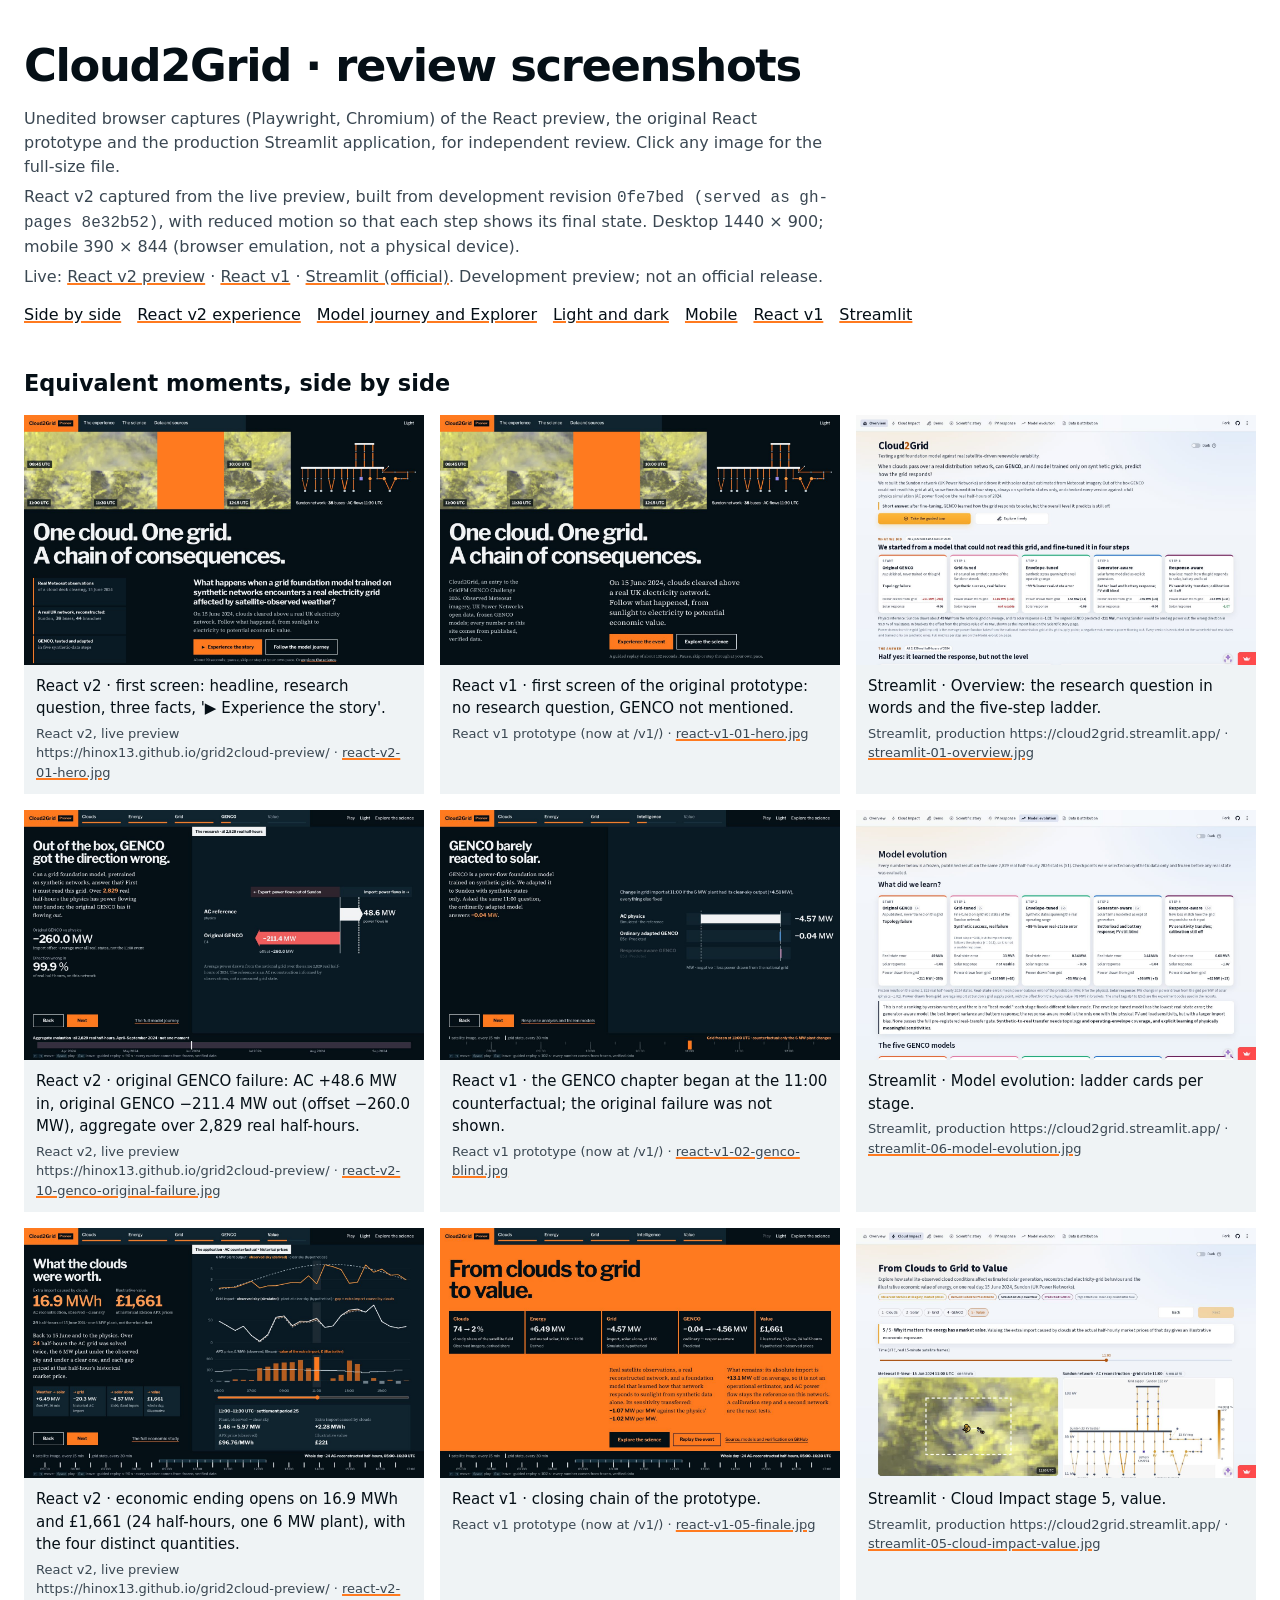
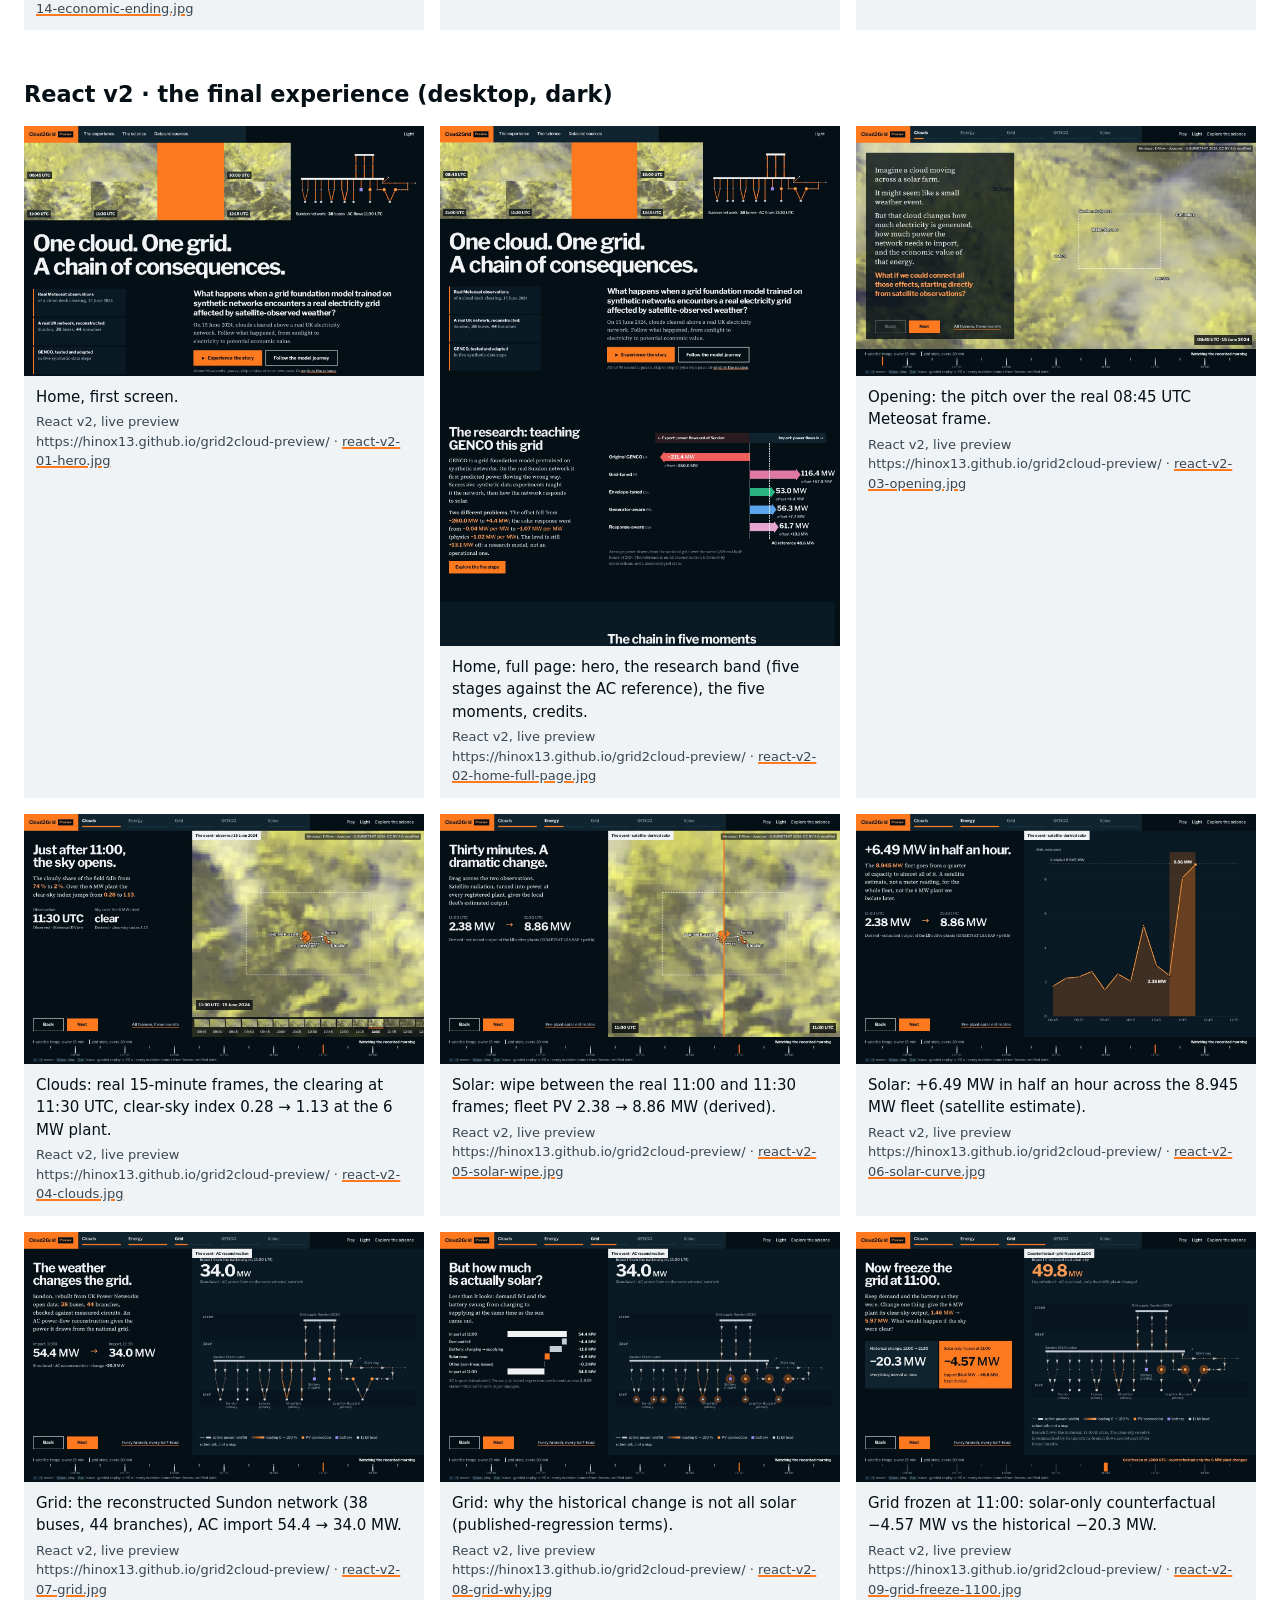
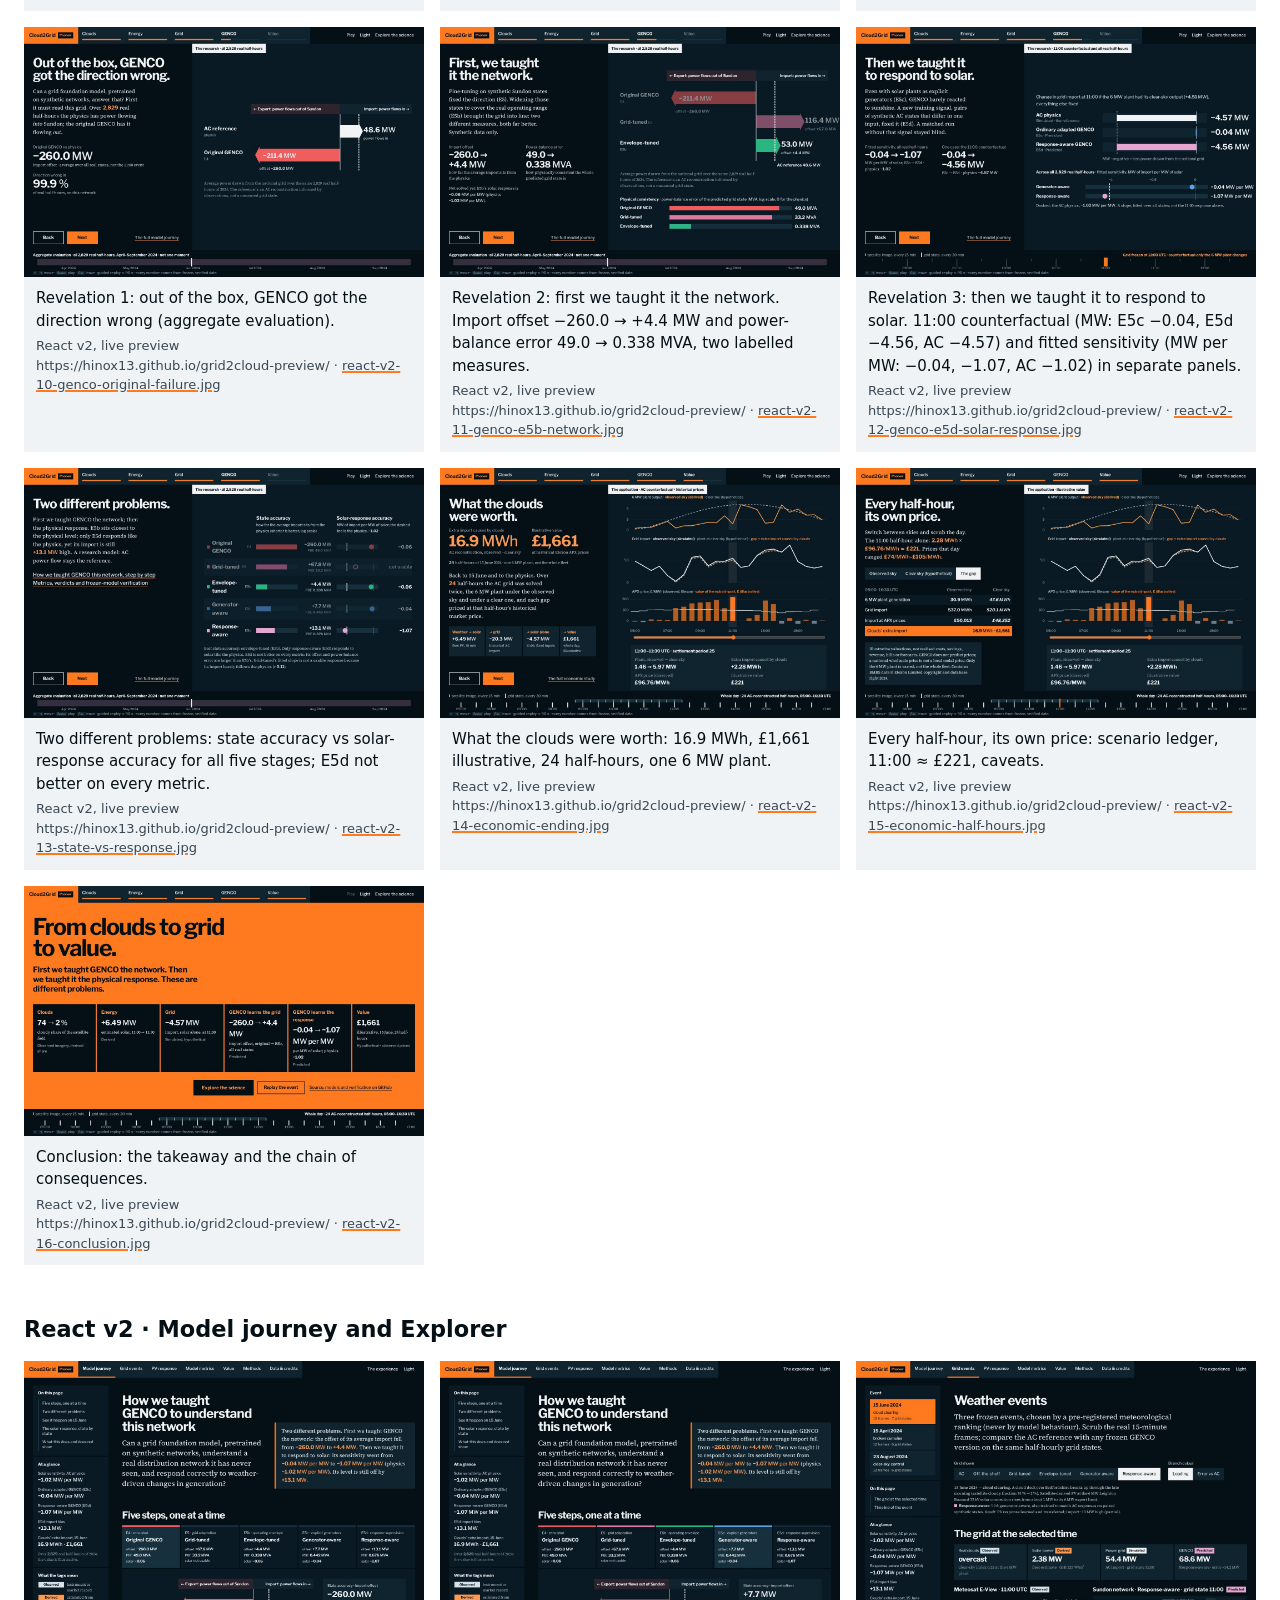
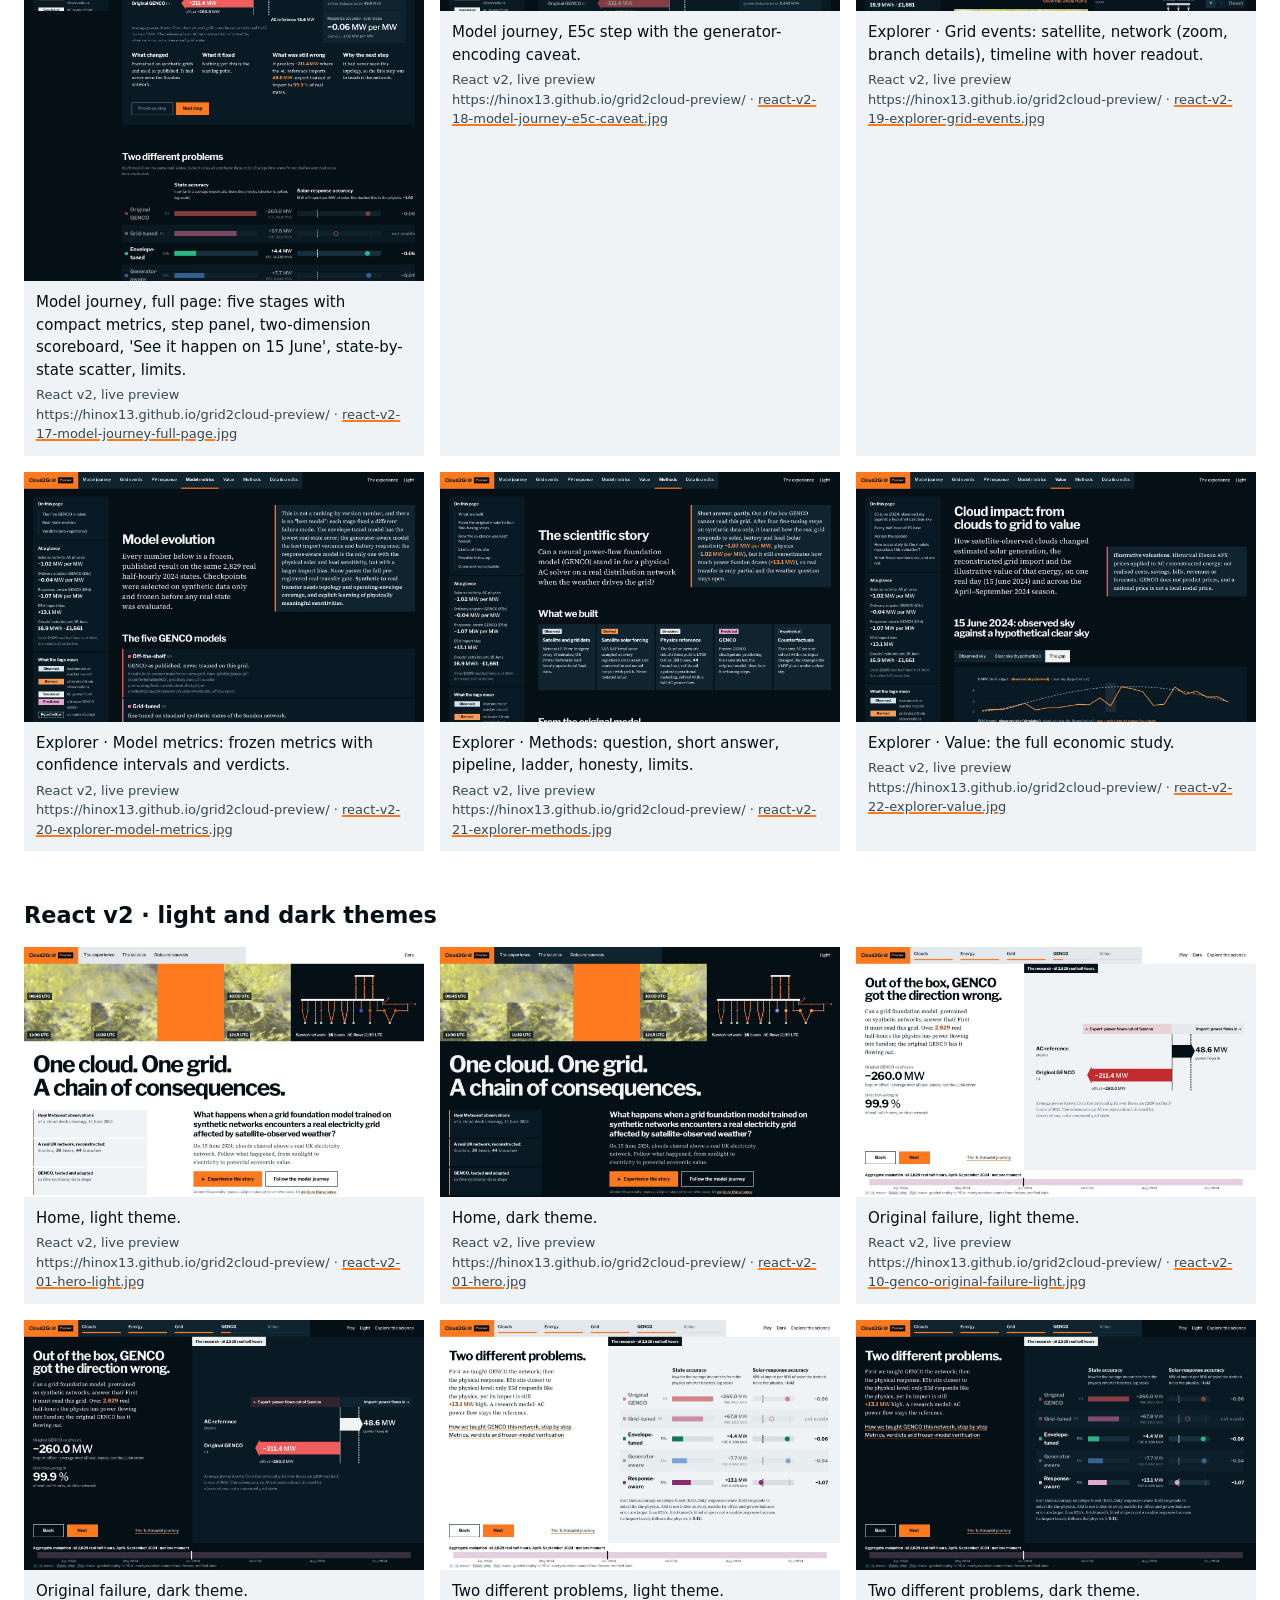
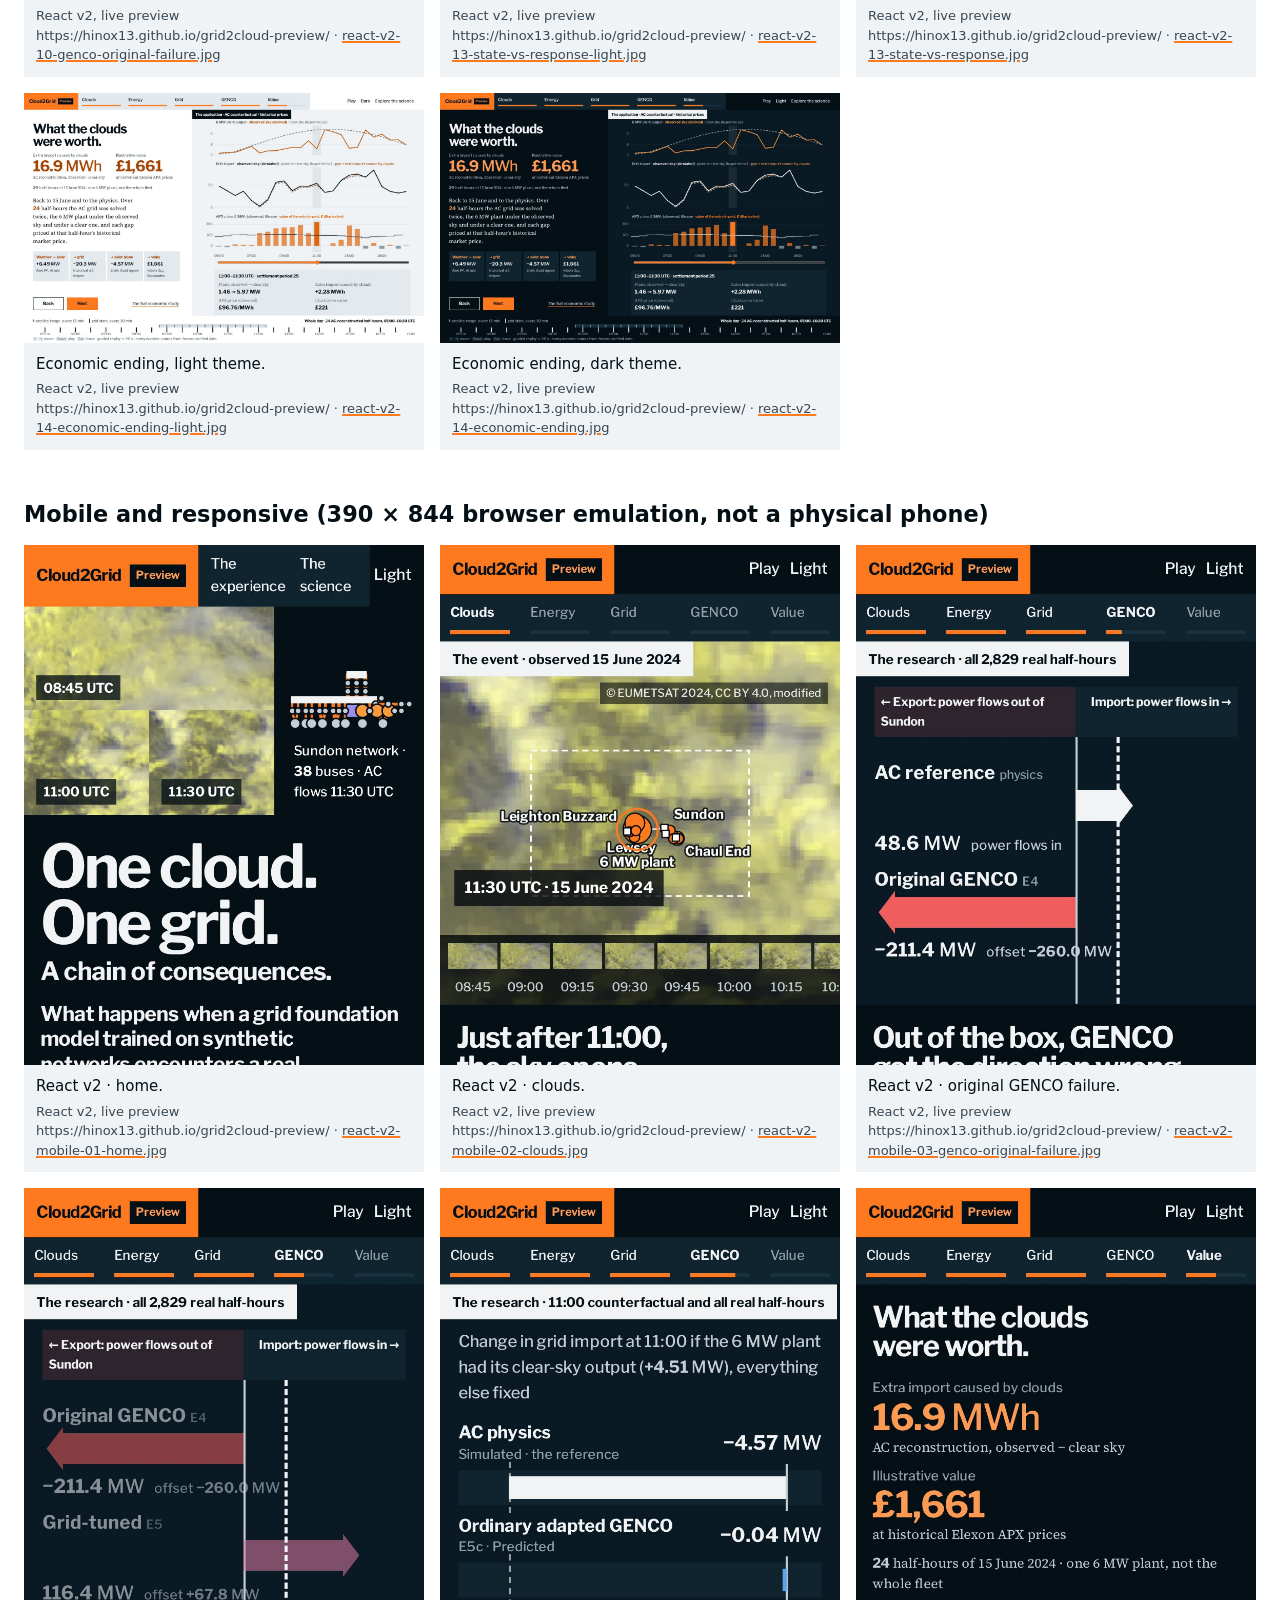
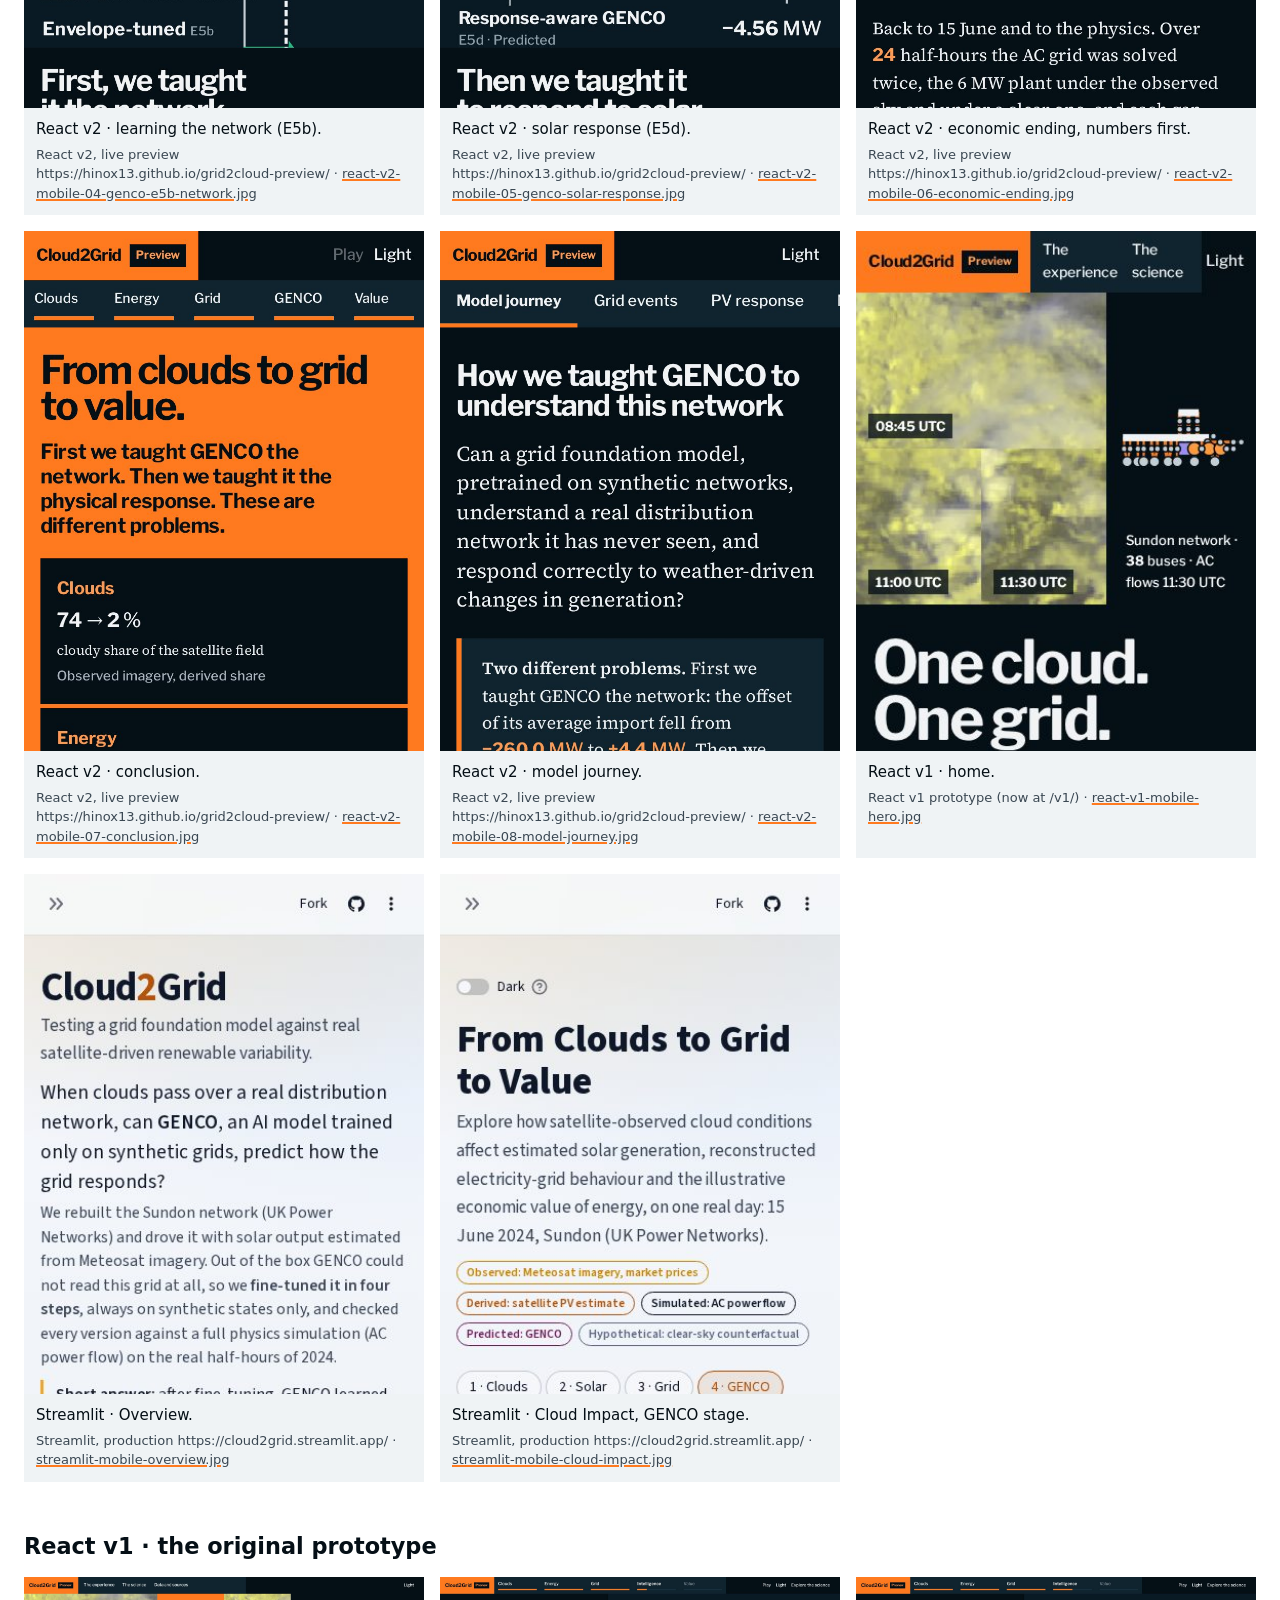
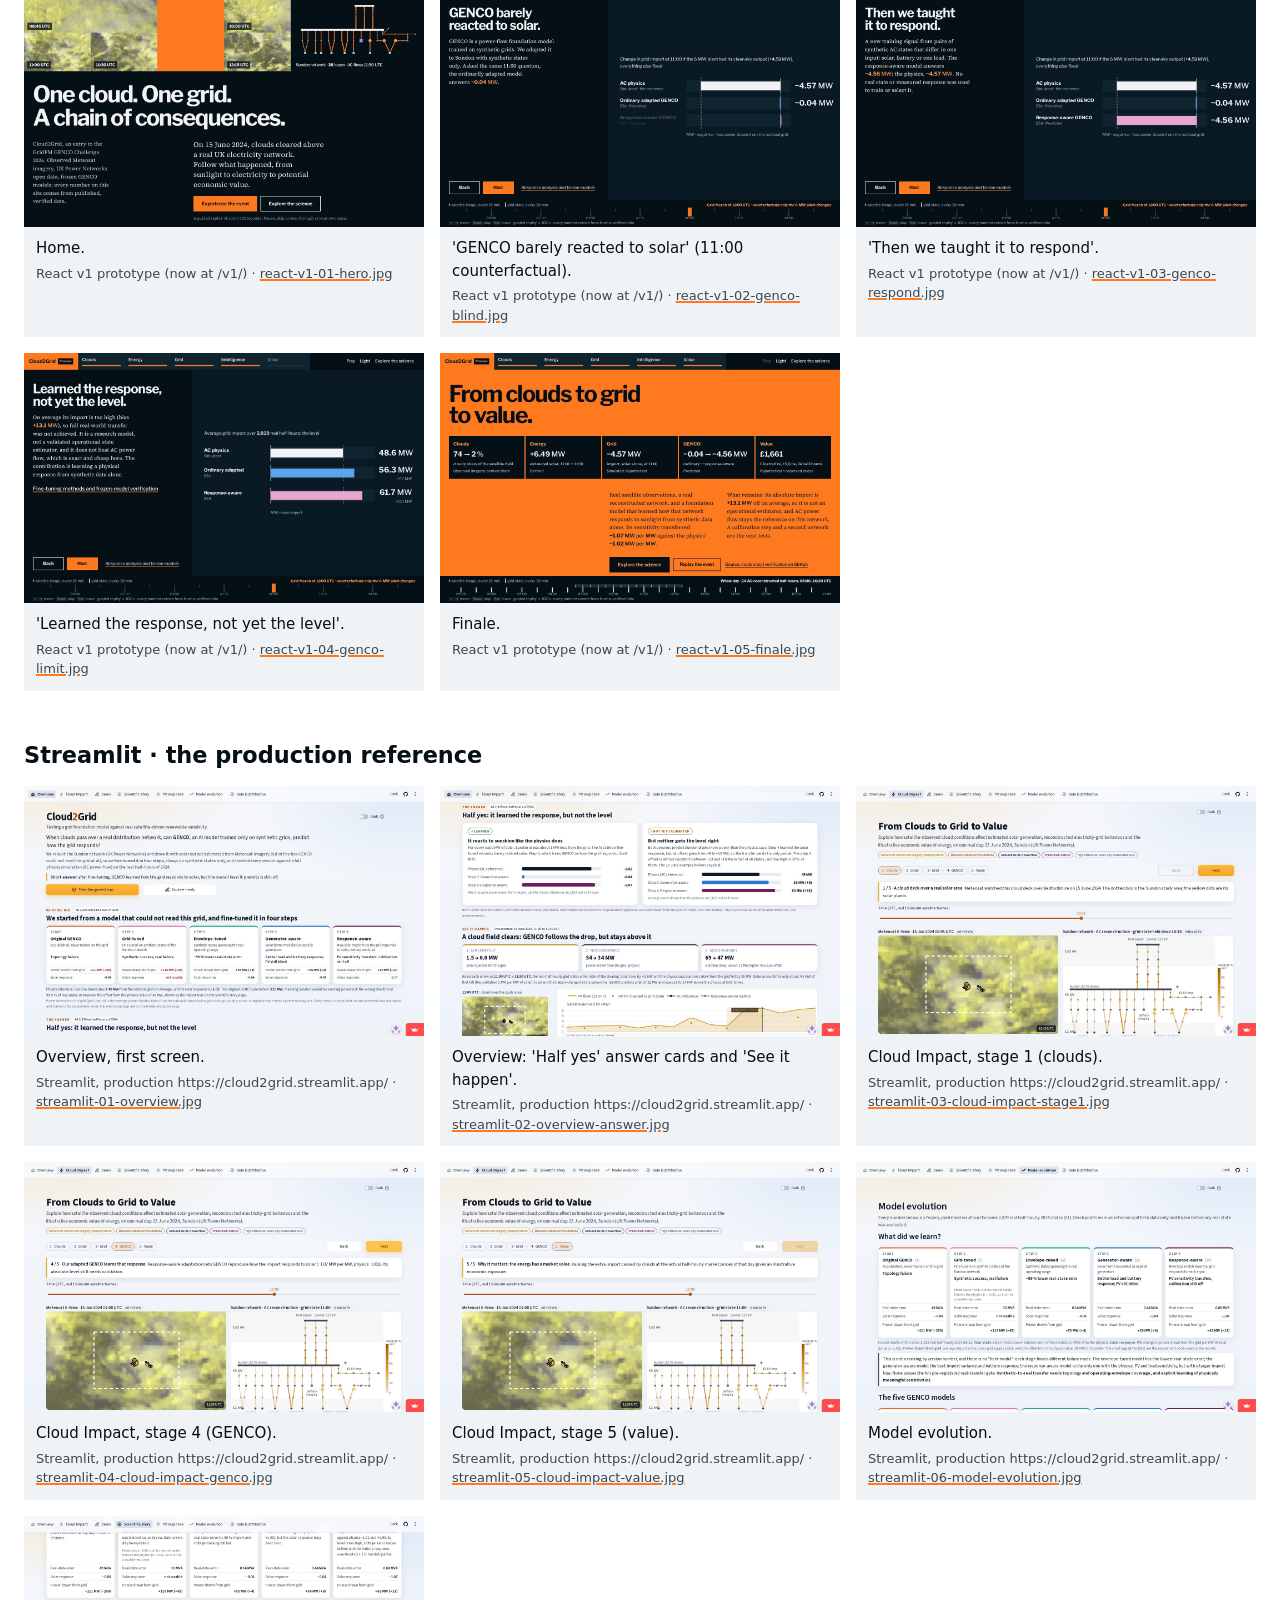
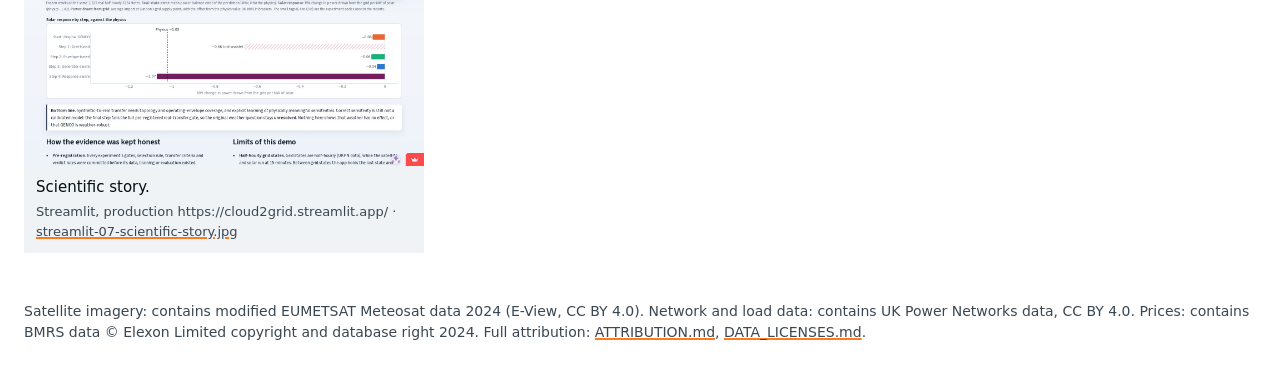
==== review-screenshots/index.html @ 96b91f96 "Preview build of the Cloud2Grid React site (dev 494c928) Static artifact only: compiled site, frozen" ====
<!doctype html>
<html lang="en-GB">
<head>
<meta charset="utf-8">
<meta name="viewport" content="width=device-width, initial-scale=1">
<meta name="robots" content="noindex, nofollow">
<title>Cloud2Grid · review screenshots</title>
<style>
:root { color-scheme: light dark; --bg:#ffffff; --ink:#050f16; --ink2:#3a4752; --tile:#eff3f5; --accent:#ff7a1f; }
@media (prefers-color-scheme: dark) { :root { --bg:#050f16; --ink:#f1f3f4; --ink2:#c5ced5; --tile:#0f222d; } }
* { box-sizing: border-box; }
body { margin:0; background:var(--bg); color:var(--ink); font: 16px/1.5 system-ui, -apple-system, "Segoe UI", sans-serif; }
header { padding: 32px 24px 16px; max-width: 1400px; margin: 0 auto; }
h1 { font-size: clamp(1.8rem, 4vw, 2.8rem); letter-spacing: -0.03em; margin: 0 0 8px; }
header p { max-width: 80ch; color: var(--ink2); margin: 6px 0; }
nav { display:flex; flex-wrap:wrap; gap:8px 16px; margin-top: 14px; }
nav a, a { color: inherit; text-decoration-color: var(--accent); text-decoration-thickness: 2px; }
section { max-width: 1400px; margin: 0 auto; padding: 24px; }
h2 { font-size: 1.4rem; margin: 0 0 14px; }
.grid { display:grid; grid-template-columns: repeat(auto-fill, minmax(320px, 1fr)); gap: 16px; }
.grid.compare { grid-template-columns: repeat(3, 1fr); }
@media (max-width: 900px) { .grid.compare { grid-template-columns: 1fr; } }
figure { margin:0; background: var(--tile); }
figure img { display:block; width:100%; height:auto; max-height: 520px; object-fit: cover; object-position: top; }
figcaption { padding: 10px 12px 12px; font-size: 0.9375rem; }
figcaption span { display:block; margin-top: 4px; font-size: 0.8125rem; color: var(--ink2); word-break: break-word; }
footer { max-width: 1400px; margin: 0 auto; padding: 24px 24px 48px; color: var(--ink2); font-size: 0.875rem; }
</style>
</head>
<body>
<header>
<h1>Cloud2Grid · review screenshots</h1>
<p>Unedited browser captures (Playwright, Chromium) of the React preview, the original React prototype and the production Streamlit application, for independent review. Click any image for the full-size file.</p>
<p>React v2 captured from the live preview, built from development revision <code>0fe7bed (served as gh-pages 8e32b52)</code>, with reduced motion so that each step shows its final state. Desktop 1440 × 900; mobile 390 × 844 (browser emulation, not a physical device).</p>
<p>Live: <a href="../">React v2 preview</a> · <a href="../v1/">React v1</a> · <a href="https://cloud2grid.streamlit.app/">Streamlit (official)</a>. Development preview; not an official release.</p>
<nav><a href="#compare">Side by side</a><a href="#v2">React v2 experience</a><a href="#journey">Model journey and Explorer</a><a href="#themes">Light and dark</a><a href="#mobile">Mobile</a><a href="#v1">React v1</a><a href="#streamlit">Streamlit</a></nav>
</header>
<section id="compare"><h2>Equivalent moments, side by side</h2><div class="grid compare"><figure><a href="react-v2-01-hero.jpg"><img src="react-v2-01-hero.jpg" alt="React v2 · first screen: headline, research question, three facts, &#x27;▶ Experience the story&#x27;." loading="lazy"></a><figcaption>React v2 · first screen: headline, research question, three facts, &#x27;▶ Experience the story&#x27;.<span>React v2, live preview https://hinox13.github.io/grid2cloud-preview/ · <a href="react-v2-01-hero.jpg">react-v2-01-hero.jpg</a></span></figcaption></figure><figure><a href="react-v1-01-hero.jpg"><img src="react-v1-01-hero.jpg" alt="React v1 · first screen of the original prototype: no research question, GENCO not mentioned." loading="lazy"></a><figcaption>React v1 · first screen of the original prototype: no research question, GENCO not mentioned.<span>React v1 prototype (now at /v1/) · <a href="react-v1-01-hero.jpg">react-v1-01-hero.jpg</a></span></figcaption></figure><figure><a href="streamlit-01-overview.jpg"><img src="streamlit-01-overview.jpg" alt="Streamlit · Overview: the research question in words and the five-step ladder." loading="lazy"></a><figcaption>Streamlit · Overview: the research question in words and the five-step ladder.<span>Streamlit, production https://cloud2grid.streamlit.app/ · <a href="streamlit-01-overview.jpg">streamlit-01-overview.jpg</a></span></figcaption></figure><figure><a href="react-v2-10-genco-original-failure.jpg"><img src="react-v2-10-genco-original-failure.jpg" alt="React v2 · original GENCO failure: AC +48.6 MW in, original GENCO −211.4 MW out (offset −260.0 MW), aggregate over 2,829 real half-hours." loading="lazy"></a><figcaption>React v2 · original GENCO failure: AC +48.6 MW in, original GENCO −211.4 MW out (offset −260.0 MW), aggregate over 2,829 real half-hours.<span>React v2, live preview https://hinox13.github.io/grid2cloud-preview/ · <a href="react-v2-10-genco-original-failure.jpg">react-v2-10-genco-original-failure.jpg</a></span></figcaption></figure><figure><a href="react-v1-02-genco-blind.jpg"><img src="react-v1-02-genco-blind.jpg" alt="React v1 · the GENCO chapter began at the 11:00 counterfactual; the original failure was not shown." loading="lazy"></a><figcaption>React v1 · the GENCO chapter began at the 11:00 counterfactual; the original failure was not shown.<span>React v1 prototype (now at /v1/) · <a href="react-v1-02-genco-blind.jpg">react-v1-02-genco-blind.jpg</a></span></figcaption></figure><figure><a href="streamlit-06-model-evolution.jpg"><img src="streamlit-06-model-evolution.jpg" alt="Streamlit · Model evolution: ladder cards per stage." loading="lazy"></a><figcaption>Streamlit · Model evolution: ladder cards per stage.<span>Streamlit, production https://cloud2grid.streamlit.app/ · <a href="streamlit-06-model-evolution.jpg">streamlit-06-model-evolution.jpg</a></span></figcaption></figure><figure><a href="react-v2-14-economic-ending.jpg"><img src="react-v2-14-economic-ending.jpg" alt="React v2 · economic ending opens on 16.9 MWh and £1,661 (24 half-hours, one 6 MW plant), with the four distinct quantities." loading="lazy"></a><figcaption>React v2 · economic ending opens on 16.9 MWh and £1,661 (24 half-hours, one 6 MW plant), with the four distinct quantities.<span>React v2, live preview https://hinox13.github.io/grid2cloud-preview/ · <a href="react-v2-14-economic-ending.jpg">react-v2-14-economic-ending.jpg</a></span></figcaption></figure><figure><a href="react-v1-05-finale.jpg"><img src="react-v1-05-finale.jpg" alt="React v1 · closing chain of the prototype." loading="lazy"></a><figcaption>React v1 · closing chain of the prototype.<span>React v1 prototype (now at /v1/) · <a href="react-v1-05-finale.jpg">react-v1-05-finale.jpg</a></span></figcaption></figure><figure><a href="streamlit-05-cloud-impact-value.jpg"><img src="streamlit-05-cloud-impact-value.jpg" alt="Streamlit · Cloud Impact stage 5, value." loading="lazy"></a><figcaption>Streamlit · Cloud Impact stage 5, value.<span>Streamlit, production https://cloud2grid.streamlit.app/ · <a href="streamlit-05-cloud-impact-value.jpg">streamlit-05-cloud-impact-value.jpg</a></span></figcaption></figure></div></section><section id="v2"><h2>React v2 · the final experience (desktop, dark)</h2><div class="grid"><figure><a href="react-v2-01-hero.jpg"><img src="react-v2-01-hero.jpg" alt="Home, first screen." loading="lazy"></a><figcaption>Home, first screen.<span>React v2, live preview https://hinox13.github.io/grid2cloud-preview/ · <a href="react-v2-01-hero.jpg">react-v2-01-hero.jpg</a></span></figcaption></figure><figure><a href="react-v2-02-home-full-page.jpg"><img src="react-v2-02-home-full-page.jpg" alt="Home, full page: hero, the research band (five stages against the AC reference), the five moments, credits." loading="lazy"></a><figcaption>Home, full page: hero, the research band (five stages against the AC reference), the five moments, credits.<span>React v2, live preview https://hinox13.github.io/grid2cloud-preview/ · <a href="react-v2-02-home-full-page.jpg">react-v2-02-home-full-page.jpg</a></span></figcaption></figure><figure><a href="react-v2-03-opening.jpg"><img src="react-v2-03-opening.jpg" alt="Opening: the pitch over the real 08:45 UTC Meteosat frame." loading="lazy"></a><figcaption>Opening: the pitch over the real 08:45 UTC Meteosat frame.<span>React v2, live preview https://hinox13.github.io/grid2cloud-preview/ · <a href="react-v2-03-opening.jpg">react-v2-03-opening.jpg</a></span></figcaption></figure><figure><a href="react-v2-04-clouds.jpg"><img src="react-v2-04-clouds.jpg" alt="Clouds: real 15-minute frames, the clearing at 11:30 UTC, clear-sky index 0.28 → 1.13 at the 6 MW plant." loading="lazy"></a><figcaption>Clouds: real 15-minute frames, the clearing at 11:30 UTC, clear-sky index 0.28 → 1.13 at the 6 MW plant.<span>React v2, live preview https://hinox13.github.io/grid2cloud-preview/ · <a href="react-v2-04-clouds.jpg">react-v2-04-clouds.jpg</a></span></figcaption></figure><figure><a href="react-v2-05-solar-wipe.jpg"><img src="react-v2-05-solar-wipe.jpg" alt="Solar: wipe between the real 11:00 and 11:30 frames; fleet PV 2.38 → 8.86 MW (derived)." loading="lazy"></a><figcaption>Solar: wipe between the real 11:00 and 11:30 frames; fleet PV 2.38 → 8.86 MW (derived).<span>React v2, live preview https://hinox13.github.io/grid2cloud-preview/ · <a href="react-v2-05-solar-wipe.jpg">react-v2-05-solar-wipe.jpg</a></span></figcaption></figure><figure><a href="react-v2-06-solar-curve.jpg"><img src="react-v2-06-solar-curve.jpg" alt="Solar: +6.49 MW in half an hour across the 8.945 MW fleet (satellite estimate)." loading="lazy"></a><figcaption>Solar: +6.49 MW in half an hour across the 8.945 MW fleet (satellite estimate).<span>React v2, live preview https://hinox13.github.io/grid2cloud-preview/ · <a href="react-v2-06-solar-curve.jpg">react-v2-06-solar-curve.jpg</a></span></figcaption></figure><figure><a href="react-v2-07-grid.jpg"><img src="react-v2-07-grid.jpg" alt="Grid: the reconstructed Sundon network (38 buses, 44 branches), AC import 54.4 → 34.0 MW." loading="lazy"></a><figcaption>Grid: the reconstructed Sundon network (38 buses, 44 branches), AC import 54.4 → 34.0 MW.<span>React v2, live preview https://hinox13.github.io/grid2cloud-preview/ · <a href="react-v2-07-grid.jpg">react-v2-07-grid.jpg</a></span></figcaption></figure><figure><a href="react-v2-08-grid-why.jpg"><img src="react-v2-08-grid-why.jpg" alt="Grid: why the historical change is not all solar (published-regression terms)." loading="lazy"></a><figcaption>Grid: why the historical change is not all solar (published-regression terms).<span>React v2, live preview https://hinox13.github.io/grid2cloud-preview/ · <a href="react-v2-08-grid-why.jpg">react-v2-08-grid-why.jpg</a></span></figcaption></figure><figure><a href="react-v2-09-grid-freeze-1100.jpg"><img src="react-v2-09-grid-freeze-1100.jpg" alt="Grid frozen at 11:00: solar-only counterfactual −4.57 MW vs the historical −20.3 MW." loading="lazy"></a><figcaption>Grid frozen at 11:00: solar-only counterfactual −4.57 MW vs the historical −20.3 MW.<span>React v2, live preview https://hinox13.github.io/grid2cloud-preview/ · <a href="react-v2-09-grid-freeze-1100.jpg">react-v2-09-grid-freeze-1100.jpg</a></span></figcaption></figure><figure><a href="react-v2-10-genco-original-failure.jpg"><img src="react-v2-10-genco-original-failure.jpg" alt="Revelation 1: out of the box, GENCO got the direction wrong (aggregate evaluation)." loading="lazy"></a><figcaption>Revelation 1: out of the box, GENCO got the direction wrong (aggregate evaluation).<span>React v2, live preview https://hinox13.github.io/grid2cloud-preview/ · <a href="react-v2-10-genco-original-failure.jpg">react-v2-10-genco-original-failure.jpg</a></span></figcaption></figure><figure><a href="react-v2-11-genco-e5b-network.jpg"><img src="react-v2-11-genco-e5b-network.jpg" alt="Revelation 2: first we taught it the network. Import offset −260.0 → +4.4 MW and power-balance error 49.0 → 0.338 MVA, two labelled measures." loading="lazy"></a><figcaption>Revelation 2: first we taught it the network. Import offset −260.0 → +4.4 MW and power-balance error 49.0 → 0.338 MVA, two labelled measures.<span>React v2, live preview https://hinox13.github.io/grid2cloud-preview/ · <a href="react-v2-11-genco-e5b-network.jpg">react-v2-11-genco-e5b-network.jpg</a></span></figcaption></figure><figure><a href="react-v2-12-genco-e5d-solar-response.jpg"><img src="react-v2-12-genco-e5d-solar-response.jpg" alt="Revelation 3: then we taught it to respond to solar. 11:00 counterfactual (MW: E5c −0.04, E5d −4.56, AC −4.57) and fitted sensitivity (MW per MW: −0.04, −1.07, AC −1.02) in separate panels." loading="lazy"></a><figcaption>Revelation 3: then we taught it to respond to solar. 11:00 counterfactual (MW: E5c −0.04, E5d −4.56, AC −4.57) and fitted sensitivity (MW per MW: −0.04, −1.07, AC −1.02) in separate panels.<span>React v2, live preview https://hinox13.github.io/grid2cloud-preview/ · <a href="react-v2-12-genco-e5d-solar-response.jpg">react-v2-12-genco-e5d-solar-response.jpg</a></span></figcaption></figure><figure><a href="react-v2-13-state-vs-response.jpg"><img src="react-v2-13-state-vs-response.jpg" alt="Two different problems: state accuracy vs solar-response accuracy for all five stages; E5d not better on every metric." loading="lazy"></a><figcaption>Two different problems: state accuracy vs solar-response accuracy for all five stages; E5d not better on every metric.<span>React v2, live preview https://hinox13.github.io/grid2cloud-preview/ · <a href="react-v2-13-state-vs-response.jpg">react-v2-13-state-vs-response.jpg</a></span></figcaption></figure><figure><a href="react-v2-14-economic-ending.jpg"><img src="react-v2-14-economic-ending.jpg" alt="What the clouds were worth: 16.9 MWh, £1,661 illustrative, 24 half-hours, one 6 MW plant." loading="lazy"></a><figcaption>What the clouds were worth: 16.9 MWh, £1,661 illustrative, 24 half-hours, one 6 MW plant.<span>React v2, live preview https://hinox13.github.io/grid2cloud-preview/ · <a href="react-v2-14-economic-ending.jpg">react-v2-14-economic-ending.jpg</a></span></figcaption></figure><figure><a href="react-v2-15-economic-half-hours.jpg"><img src="react-v2-15-economic-half-hours.jpg" alt="Every half-hour, its own price: scenario ledger, 11:00 ≈ £221, caveats." loading="lazy"></a><figcaption>Every half-hour, its own price: scenario ledger, 11:00 ≈ £221, caveats.<span>React v2, live preview https://hinox13.github.io/grid2cloud-preview/ · <a href="react-v2-15-economic-half-hours.jpg">react-v2-15-economic-half-hours.jpg</a></span></figcaption></figure><figure><a href="react-v2-16-conclusion.jpg"><img src="react-v2-16-conclusion.jpg" alt="Conclusion: the takeaway and the chain of consequences." loading="lazy"></a><figcaption>Conclusion: the takeaway and the chain of consequences.<span>React v2, live preview https://hinox13.github.io/grid2cloud-preview/ · <a href="react-v2-16-conclusion.jpg">react-v2-16-conclusion.jpg</a></span></figcaption></figure></div></section><section id="journey"><h2>React v2 · Model journey and Explorer</h2><div class="grid"><figure><a href="react-v2-17-model-journey-full-page.jpg"><img src="react-v2-17-model-journey-full-page.jpg" alt="Model journey, full page: five stages with compact metrics, step panel, two-dimension scoreboard, &#x27;See it happen on 15 June&#x27;, state-by-state scatter, limits." loading="lazy"></a><figcaption>Model journey, full page: five stages with compact metrics, step panel, two-dimension scoreboard, &#x27;See it happen on 15 June&#x27;, state-by-state scatter, limits.<span>React v2, live preview https://hinox13.github.io/grid2cloud-preview/ · <a href="react-v2-17-model-journey-full-page.jpg">react-v2-17-model-journey-full-page.jpg</a></span></figcaption></figure><figure><a href="react-v2-18-model-journey-e5c-caveat.jpg"><img src="react-v2-18-model-journey-e5c-caveat.jpg" alt="Model journey, E5c step with the generator-encoding caveat." loading="lazy"></a><figcaption>Model journey, E5c step with the generator-encoding caveat.<span>React v2, live preview https://hinox13.github.io/grid2cloud-preview/ · <a href="react-v2-18-model-journey-e5c-caveat.jpg">react-v2-18-model-journey-e5c-caveat.jpg</a></span></figcaption></figure><figure><a href="react-v2-19-explorer-grid-events.jpg"><img src="react-v2-19-explorer-grid-events.jpg" alt="Explorer · Grid events: satellite, network (zoom, branch details), timeline with hover readout." loading="lazy"></a><figcaption>Explorer · Grid events: satellite, network (zoom, branch details), timeline with hover readout.<span>React v2, live preview https://hinox13.github.io/grid2cloud-preview/ · <a href="react-v2-19-explorer-grid-events.jpg">react-v2-19-explorer-grid-events.jpg</a></span></figcaption></figure><figure><a href="react-v2-20-explorer-model-metrics.jpg"><img src="react-v2-20-explorer-model-metrics.jpg" alt="Explorer · Model metrics: frozen metrics with confidence intervals and verdicts." loading="lazy"></a><figcaption>Explorer · Model metrics: frozen metrics with confidence intervals and verdicts.<span>React v2, live preview https://hinox13.github.io/grid2cloud-preview/ · <a href="react-v2-20-explorer-model-metrics.jpg">react-v2-20-explorer-model-metrics.jpg</a></span></figcaption></figure><figure><a href="react-v2-21-explorer-methods.jpg"><img src="react-v2-21-explorer-methods.jpg" alt="Explorer · Methods: question, short answer, pipeline, ladder, honesty, limits." loading="lazy"></a><figcaption>Explorer · Methods: question, short answer, pipeline, ladder, honesty, limits.<span>React v2, live preview https://hinox13.github.io/grid2cloud-preview/ · <a href="react-v2-21-explorer-methods.jpg">react-v2-21-explorer-methods.jpg</a></span></figcaption></figure><figure><a href="react-v2-22-explorer-value.jpg"><img src="react-v2-22-explorer-value.jpg" alt="Explorer · Value: the full economic study." loading="lazy"></a><figcaption>Explorer · Value: the full economic study.<span>React v2, live preview https://hinox13.github.io/grid2cloud-preview/ · <a href="react-v2-22-explorer-value.jpg">react-v2-22-explorer-value.jpg</a></span></figcaption></figure></div></section><section id="themes"><h2>React v2 · light and dark themes</h2><div class="grid"><figure><a href="react-v2-01-hero-light.jpg"><img src="react-v2-01-hero-light.jpg" alt="Home, light theme." loading="lazy"></a><figcaption>Home, light theme.<span>React v2, live preview https://hinox13.github.io/grid2cloud-preview/ · <a href="react-v2-01-hero-light.jpg">react-v2-01-hero-light.jpg</a></span></figcaption></figure><figure><a href="react-v2-01-hero.jpg"><img src="react-v2-01-hero.jpg" alt="Home, dark theme." loading="lazy"></a><figcaption>Home, dark theme.<span>React v2, live preview https://hinox13.github.io/grid2cloud-preview/ · <a href="react-v2-01-hero.jpg">react-v2-01-hero.jpg</a></span></figcaption></figure><figure><a href="react-v2-10-genco-original-failure-light.jpg"><img src="react-v2-10-genco-original-failure-light.jpg" alt="Original failure, light theme." loading="lazy"></a><figcaption>Original failure, light theme.<span>React v2, live preview https://hinox13.github.io/grid2cloud-preview/ · <a href="react-v2-10-genco-original-failure-light.jpg">react-v2-10-genco-original-failure-light.jpg</a></span></figcaption></figure><figure><a href="react-v2-10-genco-original-failure.jpg"><img src="react-v2-10-genco-original-failure.jpg" alt="Original failure, dark theme." loading="lazy"></a><figcaption>Original failure, dark theme.<span>React v2, live preview https://hinox13.github.io/grid2cloud-preview/ · <a href="react-v2-10-genco-original-failure.jpg">react-v2-10-genco-original-failure.jpg</a></span></figcaption></figure><figure><a href="react-v2-13-state-vs-response-light.jpg"><img src="react-v2-13-state-vs-response-light.jpg" alt="Two different problems, light theme." loading="lazy"></a><figcaption>Two different problems, light theme.<span>React v2, live preview https://hinox13.github.io/grid2cloud-preview/ · <a href="react-v2-13-state-vs-response-light.jpg">react-v2-13-state-vs-response-light.jpg</a></span></figcaption></figure><figure><a href="react-v2-13-state-vs-response.jpg"><img src="react-v2-13-state-vs-response.jpg" alt="Two different problems, dark theme." loading="lazy"></a><figcaption>Two different problems, dark theme.<span>React v2, live preview https://hinox13.github.io/grid2cloud-preview/ · <a href="react-v2-13-state-vs-response.jpg">react-v2-13-state-vs-response.jpg</a></span></figcaption></figure><figure><a href="react-v2-14-economic-ending-light.jpg"><img src="react-v2-14-economic-ending-light.jpg" alt="Economic ending, light theme." loading="lazy"></a><figcaption>Economic ending, light theme.<span>React v2, live preview https://hinox13.github.io/grid2cloud-preview/ · <a href="react-v2-14-economic-ending-light.jpg">react-v2-14-economic-ending-light.jpg</a></span></figcaption></figure><figure><a href="react-v2-14-economic-ending.jpg"><img src="react-v2-14-economic-ending.jpg" alt="Economic ending, dark theme." loading="lazy"></a><figcaption>Economic ending, dark theme.<span>React v2, live preview https://hinox13.github.io/grid2cloud-preview/ · <a href="react-v2-14-economic-ending.jpg">react-v2-14-economic-ending.jpg</a></span></figcaption></figure></div></section><section id="mobile"><h2>Mobile and responsive (390 × 844 browser emulation, not a physical phone)</h2><div class="grid"><figure><a href="react-v2-mobile-01-home.jpg"><img src="react-v2-mobile-01-home.jpg" alt="React v2 · home." loading="lazy"></a><figcaption>React v2 · home.<span>React v2, live preview https://hinox13.github.io/grid2cloud-preview/ · <a href="react-v2-mobile-01-home.jpg">react-v2-mobile-01-home.jpg</a></span></figcaption></figure><figure><a href="react-v2-mobile-02-clouds.jpg"><img src="react-v2-mobile-02-clouds.jpg" alt="React v2 · clouds." loading="lazy"></a><figcaption>React v2 · clouds.<span>React v2, live preview https://hinox13.github.io/grid2cloud-preview/ · <a href="react-v2-mobile-02-clouds.jpg">react-v2-mobile-02-clouds.jpg</a></span></figcaption></figure><figure><a href="react-v2-mobile-03-genco-original-failure.jpg"><img src="react-v2-mobile-03-genco-original-failure.jpg" alt="React v2 · original GENCO failure." loading="lazy"></a><figcaption>React v2 · original GENCO failure.<span>React v2, live preview https://hinox13.github.io/grid2cloud-preview/ · <a href="react-v2-mobile-03-genco-original-failure.jpg">react-v2-mobile-03-genco-original-failure.jpg</a></span></figcaption></figure><figure><a href="react-v2-mobile-04-genco-e5b-network.jpg"><img src="react-v2-mobile-04-genco-e5b-network.jpg" alt="React v2 · learning the network (E5b)." loading="lazy"></a><figcaption>React v2 · learning the network (E5b).<span>React v2, live preview https://hinox13.github.io/grid2cloud-preview/ · <a href="react-v2-mobile-04-genco-e5b-network.jpg">react-v2-mobile-04-genco-e5b-network.jpg</a></span></figcaption></figure><figure><a href="react-v2-mobile-05-genco-solar-response.jpg"><img src="react-v2-mobile-05-genco-solar-response.jpg" alt="React v2 · solar response (E5d)." loading="lazy"></a><figcaption>React v2 · solar response (E5d).<span>React v2, live preview https://hinox13.github.io/grid2cloud-preview/ · <a href="react-v2-mobile-05-genco-solar-response.jpg">react-v2-mobile-05-genco-solar-response.jpg</a></span></figcaption></figure><figure><a href="react-v2-mobile-06-economic-ending.jpg"><img src="react-v2-mobile-06-economic-ending.jpg" alt="React v2 · economic ending, numbers first." loading="lazy"></a><figcaption>React v2 · economic ending, numbers first.<span>React v2, live preview https://hinox13.github.io/grid2cloud-preview/ · <a href="react-v2-mobile-06-economic-ending.jpg">react-v2-mobile-06-economic-ending.jpg</a></span></figcaption></figure><figure><a href="react-v2-mobile-07-conclusion.jpg"><img src="react-v2-mobile-07-conclusion.jpg" alt="React v2 · conclusion." loading="lazy"></a><figcaption>React v2 · conclusion.<span>React v2, live preview https://hinox13.github.io/grid2cloud-preview/ · <a href="react-v2-mobile-07-conclusion.jpg">react-v2-mobile-07-conclusion.jpg</a></span></figcaption></figure><figure><a href="react-v2-mobile-08-model-journey.jpg"><img src="react-v2-mobile-08-model-journey.jpg" alt="React v2 · model journey." loading="lazy"></a><figcaption>React v2 · model journey.<span>React v2, live preview https://hinox13.github.io/grid2cloud-preview/ · <a href="react-v2-mobile-08-model-journey.jpg">react-v2-mobile-08-model-journey.jpg</a></span></figcaption></figure><figure><a href="react-v1-mobile-hero.jpg"><img src="react-v1-mobile-hero.jpg" alt="React v1 · home." loading="lazy"></a><figcaption>React v1 · home.<span>React v1 prototype (now at /v1/) · <a href="react-v1-mobile-hero.jpg">react-v1-mobile-hero.jpg</a></span></figcaption></figure><figure><a href="streamlit-mobile-overview.jpg"><img src="streamlit-mobile-overview.jpg" alt="Streamlit · Overview." loading="lazy"></a><figcaption>Streamlit · Overview.<span>Streamlit, production https://cloud2grid.streamlit.app/ · <a href="streamlit-mobile-overview.jpg">streamlit-mobile-overview.jpg</a></span></figcaption></figure><figure><a href="streamlit-mobile-cloud-impact.jpg"><img src="streamlit-mobile-cloud-impact.jpg" alt="Streamlit · Cloud Impact, GENCO stage." loading="lazy"></a><figcaption>Streamlit · Cloud Impact, GENCO stage.<span>Streamlit, production https://cloud2grid.streamlit.app/ · <a href="streamlit-mobile-cloud-impact.jpg">streamlit-mobile-cloud-impact.jpg</a></span></figcaption></figure></div></section><section id="v1"><h2>React v1 · the original prototype</h2><div class="grid"><figure><a href="react-v1-01-hero.jpg"><img src="react-v1-01-hero.jpg" alt="Home." loading="lazy"></a><figcaption>Home.<span>React v1 prototype (now at /v1/) · <a href="react-v1-01-hero.jpg">react-v1-01-hero.jpg</a></span></figcaption></figure><figure><a href="react-v1-02-genco-blind.jpg"><img src="react-v1-02-genco-blind.jpg" alt="&#x27;GENCO barely reacted to solar&#x27; (11:00 counterfactual)." loading="lazy"></a><figcaption>&#x27;GENCO barely reacted to solar&#x27; (11:00 counterfactual).<span>React v1 prototype (now at /v1/) · <a href="react-v1-02-genco-blind.jpg">react-v1-02-genco-blind.jpg</a></span></figcaption></figure><figure><a href="react-v1-03-genco-respond.jpg"><img src="react-v1-03-genco-respond.jpg" alt="&#x27;Then we taught it to respond&#x27;." loading="lazy"></a><figcaption>&#x27;Then we taught it to respond&#x27;.<span>React v1 prototype (now at /v1/) · <a href="react-v1-03-genco-respond.jpg">react-v1-03-genco-respond.jpg</a></span></figcaption></figure><figure><a href="react-v1-04-genco-limit.jpg"><img src="react-v1-04-genco-limit.jpg" alt="&#x27;Learned the response, not yet the level&#x27;." loading="lazy"></a><figcaption>&#x27;Learned the response, not yet the level&#x27;.<span>React v1 prototype (now at /v1/) · <a href="react-v1-04-genco-limit.jpg">react-v1-04-genco-limit.jpg</a></span></figcaption></figure><figure><a href="react-v1-05-finale.jpg"><img src="react-v1-05-finale.jpg" alt="Finale." loading="lazy"></a><figcaption>Finale.<span>React v1 prototype (now at /v1/) · <a href="react-v1-05-finale.jpg">react-v1-05-finale.jpg</a></span></figcaption></figure></div></section><section id="streamlit"><h2>Streamlit · the production reference</h2><div class="grid"><figure><a href="streamlit-01-overview.jpg"><img src="streamlit-01-overview.jpg" alt="Overview, first screen." loading="lazy"></a><figcaption>Overview, first screen.<span>Streamlit, production https://cloud2grid.streamlit.app/ · <a href="streamlit-01-overview.jpg">streamlit-01-overview.jpg</a></span></figcaption></figure><figure><a href="streamlit-02-overview-answer.jpg"><img src="streamlit-02-overview-answer.jpg" alt="Overview: &#x27;Half yes&#x27; answer cards and &#x27;See it happen&#x27;." loading="lazy"></a><figcaption>Overview: &#x27;Half yes&#x27; answer cards and &#x27;See it happen&#x27;.<span>Streamlit, production https://cloud2grid.streamlit.app/ · <a href="streamlit-02-overview-answer.jpg">streamlit-02-overview-answer.jpg</a></span></figcaption></figure><figure><a href="streamlit-03-cloud-impact-stage1.jpg"><img src="streamlit-03-cloud-impact-stage1.jpg" alt="Cloud Impact, stage 1 (clouds)." loading="lazy"></a><figcaption>Cloud Impact, stage 1 (clouds).<span>Streamlit, production https://cloud2grid.streamlit.app/ · <a href="streamlit-03-cloud-impact-stage1.jpg">streamlit-03-cloud-impact-stage1.jpg</a></span></figcaption></figure><figure><a href="streamlit-04-cloud-impact-genco.jpg"><img src="streamlit-04-cloud-impact-genco.jpg" alt="Cloud Impact, stage 4 (GENCO)." loading="lazy"></a><figcaption>Cloud Impact, stage 4 (GENCO).<span>Streamlit, production https://cloud2grid.streamlit.app/ · <a href="streamlit-04-cloud-impact-genco.jpg">streamlit-04-cloud-impact-genco.jpg</a></span></figcaption></figure><figure><a href="streamlit-05-cloud-impact-value.jpg"><img src="streamlit-05-cloud-impact-value.jpg" alt="Cloud Impact, stage 5 (value)." loading="lazy"></a><figcaption>Cloud Impact, stage 5 (value).<span>Streamlit, production https://cloud2grid.streamlit.app/ · <a href="streamlit-05-cloud-impact-value.jpg">streamlit-05-cloud-impact-value.jpg</a></span></figcaption></figure><figure><a href="streamlit-06-model-evolution.jpg"><img src="streamlit-06-model-evolution.jpg" alt="Model evolution." loading="lazy"></a><figcaption>Model evolution.<span>Streamlit, production https://cloud2grid.streamlit.app/ · <a href="streamlit-06-model-evolution.jpg">streamlit-06-model-evolution.jpg</a></span></figcaption></figure><figure><a href="streamlit-07-scientific-story.jpg"><img src="streamlit-07-scientific-story.jpg" alt="Scientific story." loading="lazy"></a><figcaption>Scientific story.<span>Streamlit, production https://cloud2grid.streamlit.app/ · <a href="streamlit-07-scientific-story.jpg">streamlit-07-scientific-story.jpg</a></span></figcaption></figure></div></section>
<footer>Satellite imagery: contains modified EUMETSAT Meteosat data 2024 (E-View, CC BY 4.0). Network and load data: contains UK Power Networks data, CC BY 4.0. Prices: contains BMRS data © Elexon Limited copyright and database right 2024. Full attribution: <a href="../ATTRIBUTION.md">ATTRIBUTION.md</a>, <a href="../DATA_LICENSES.md">DATA_LICENSES.md</a>.</footer>
</body>
</html>
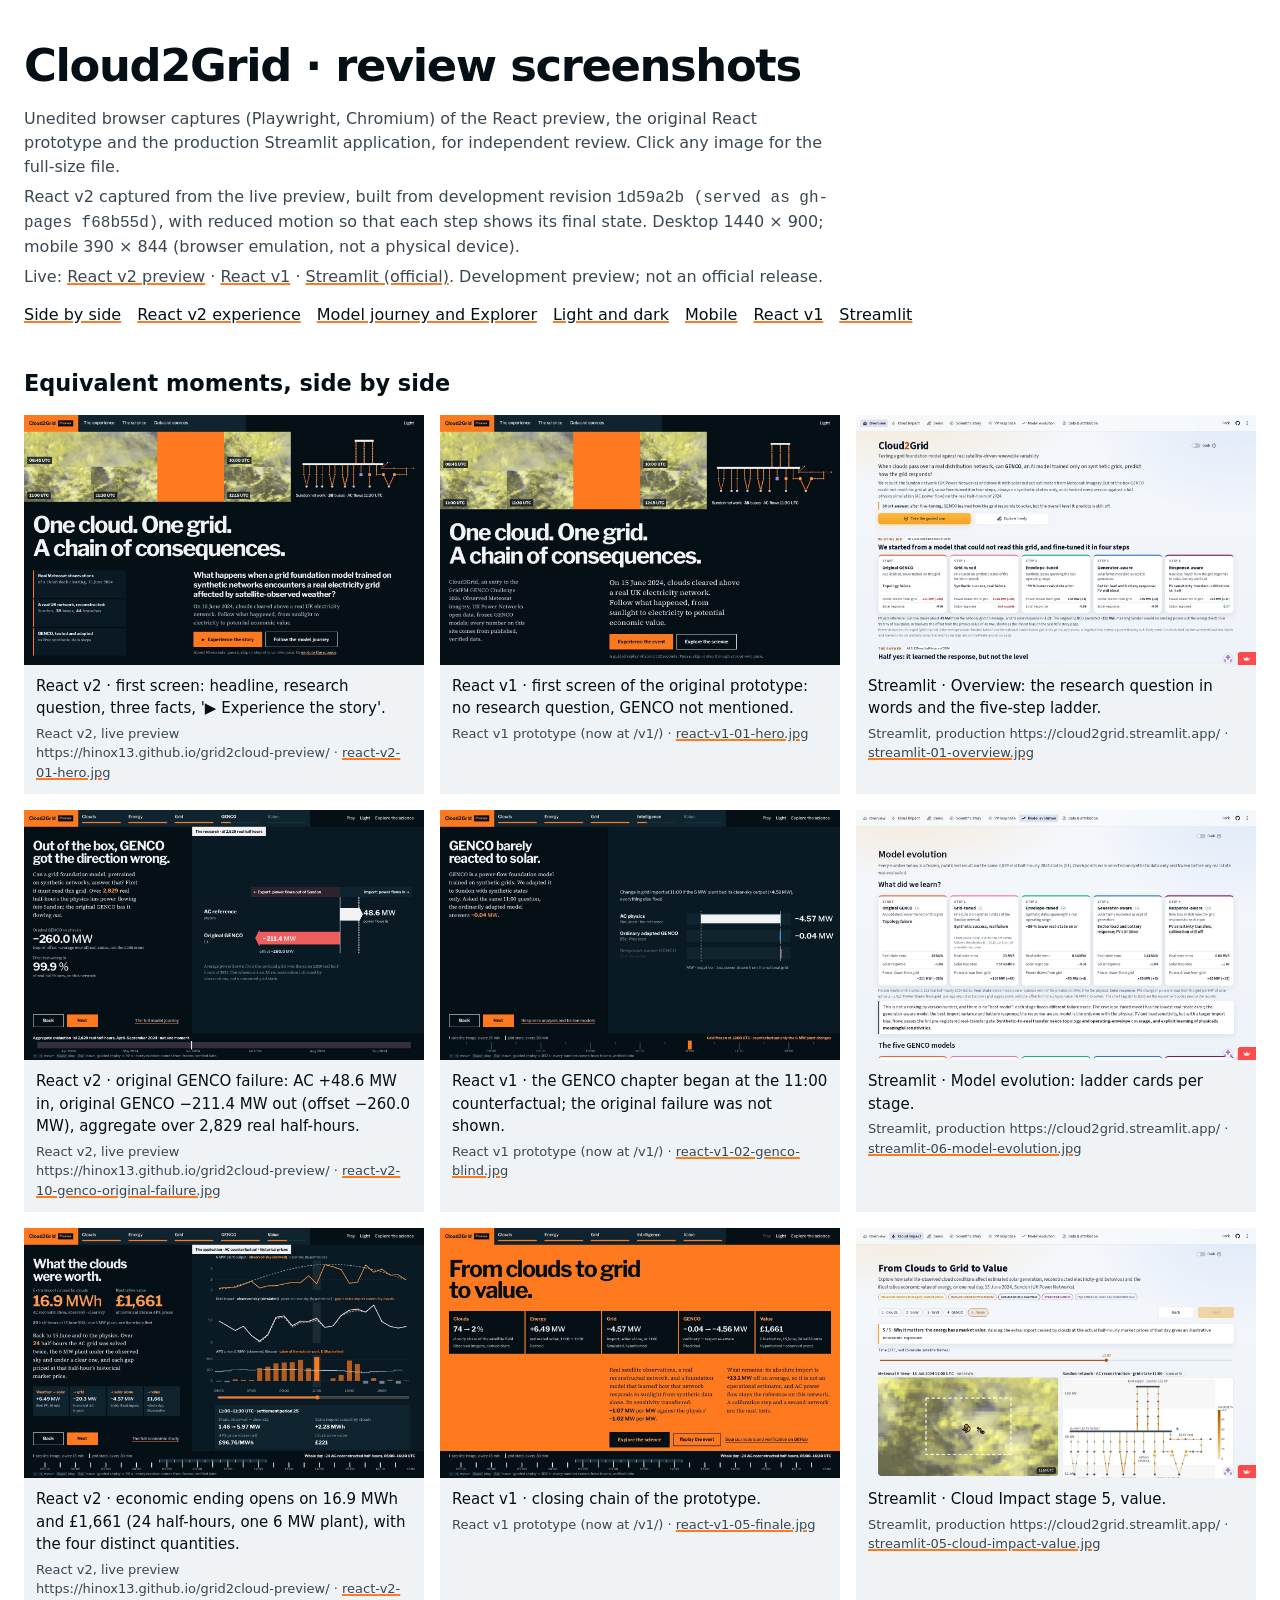
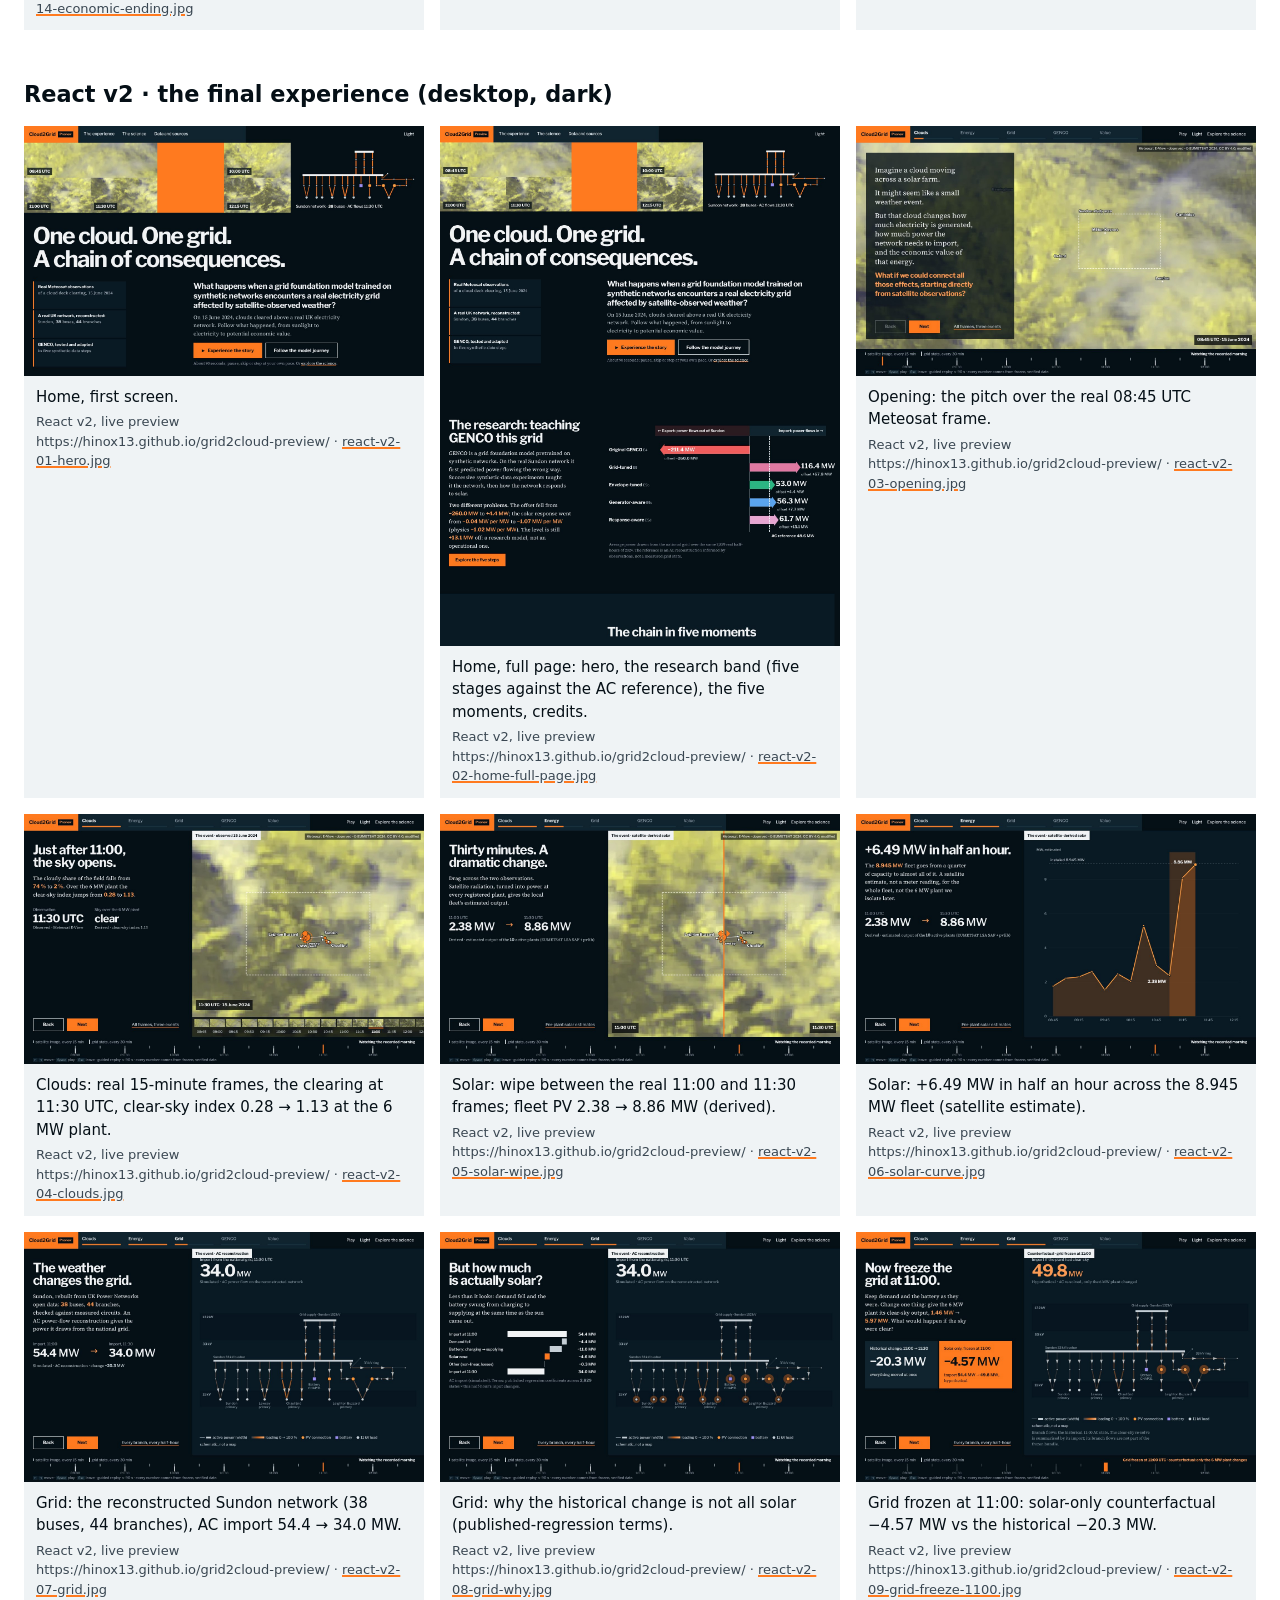
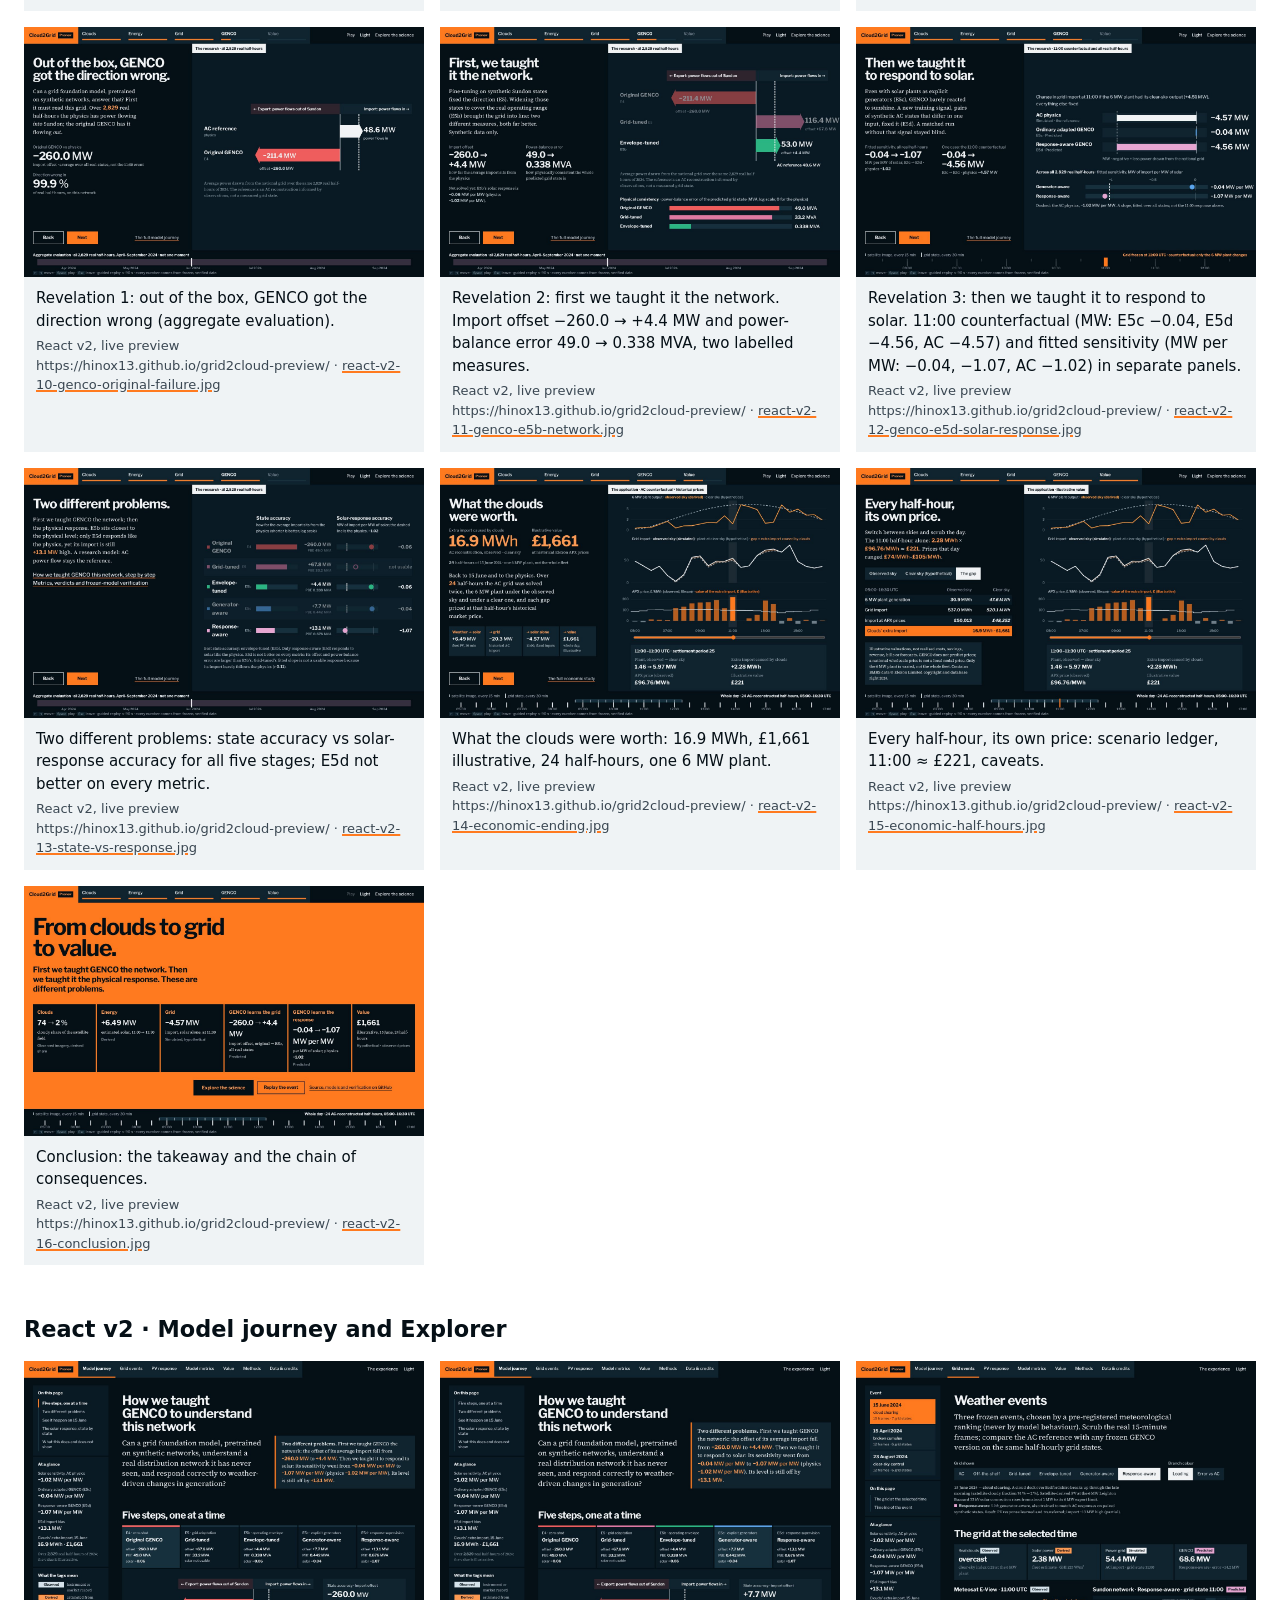
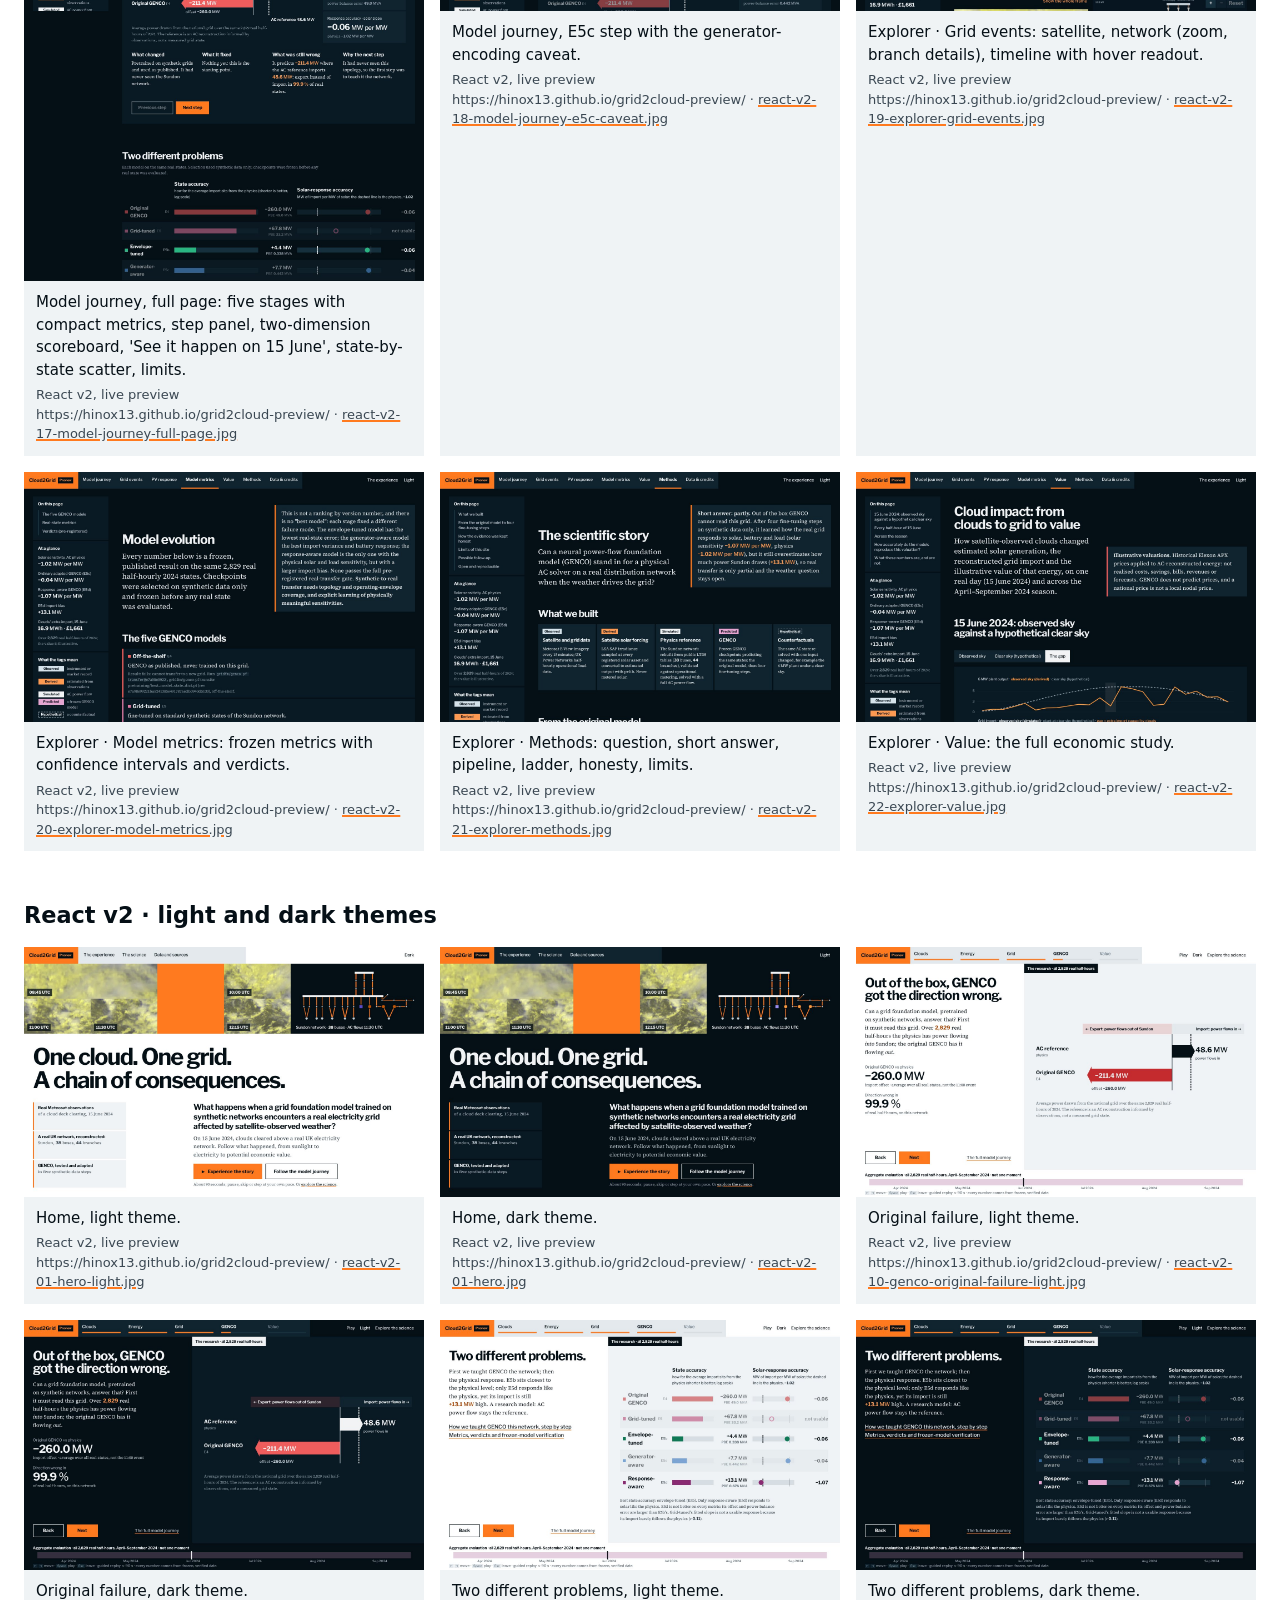
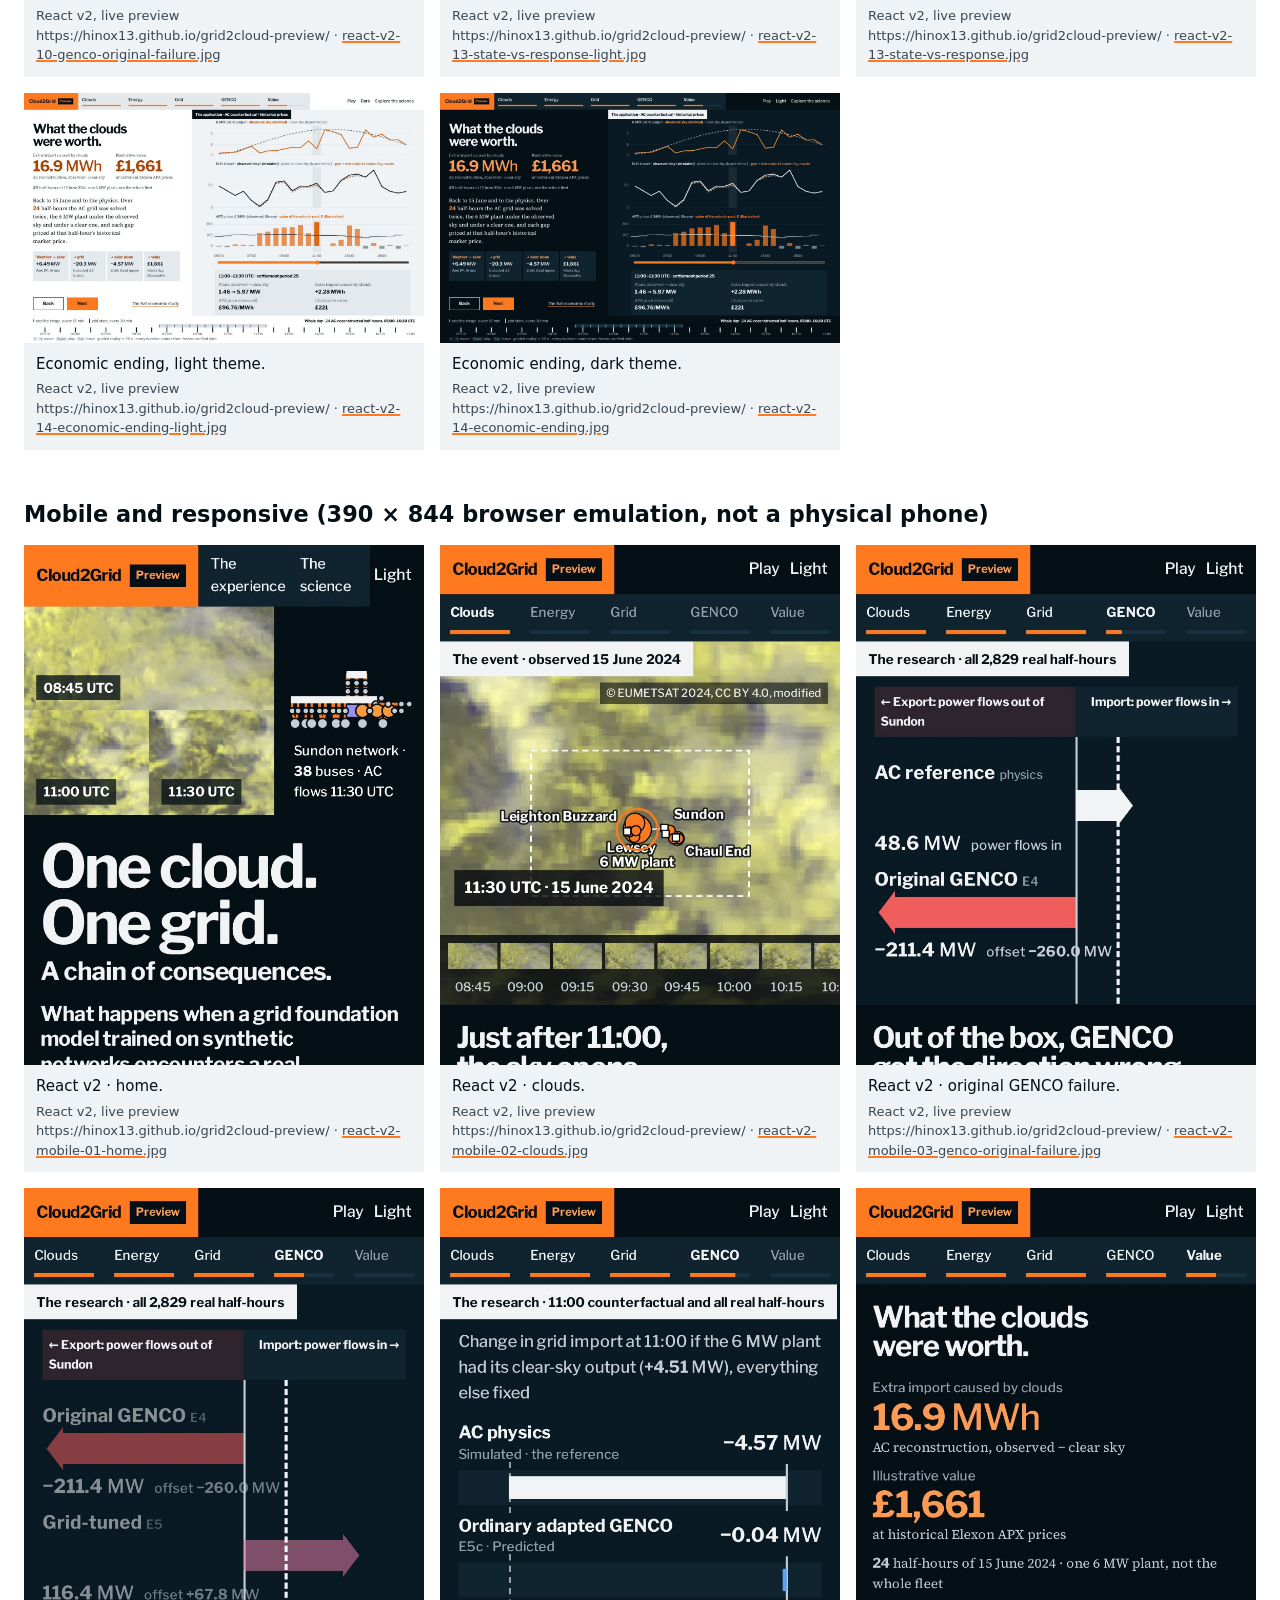
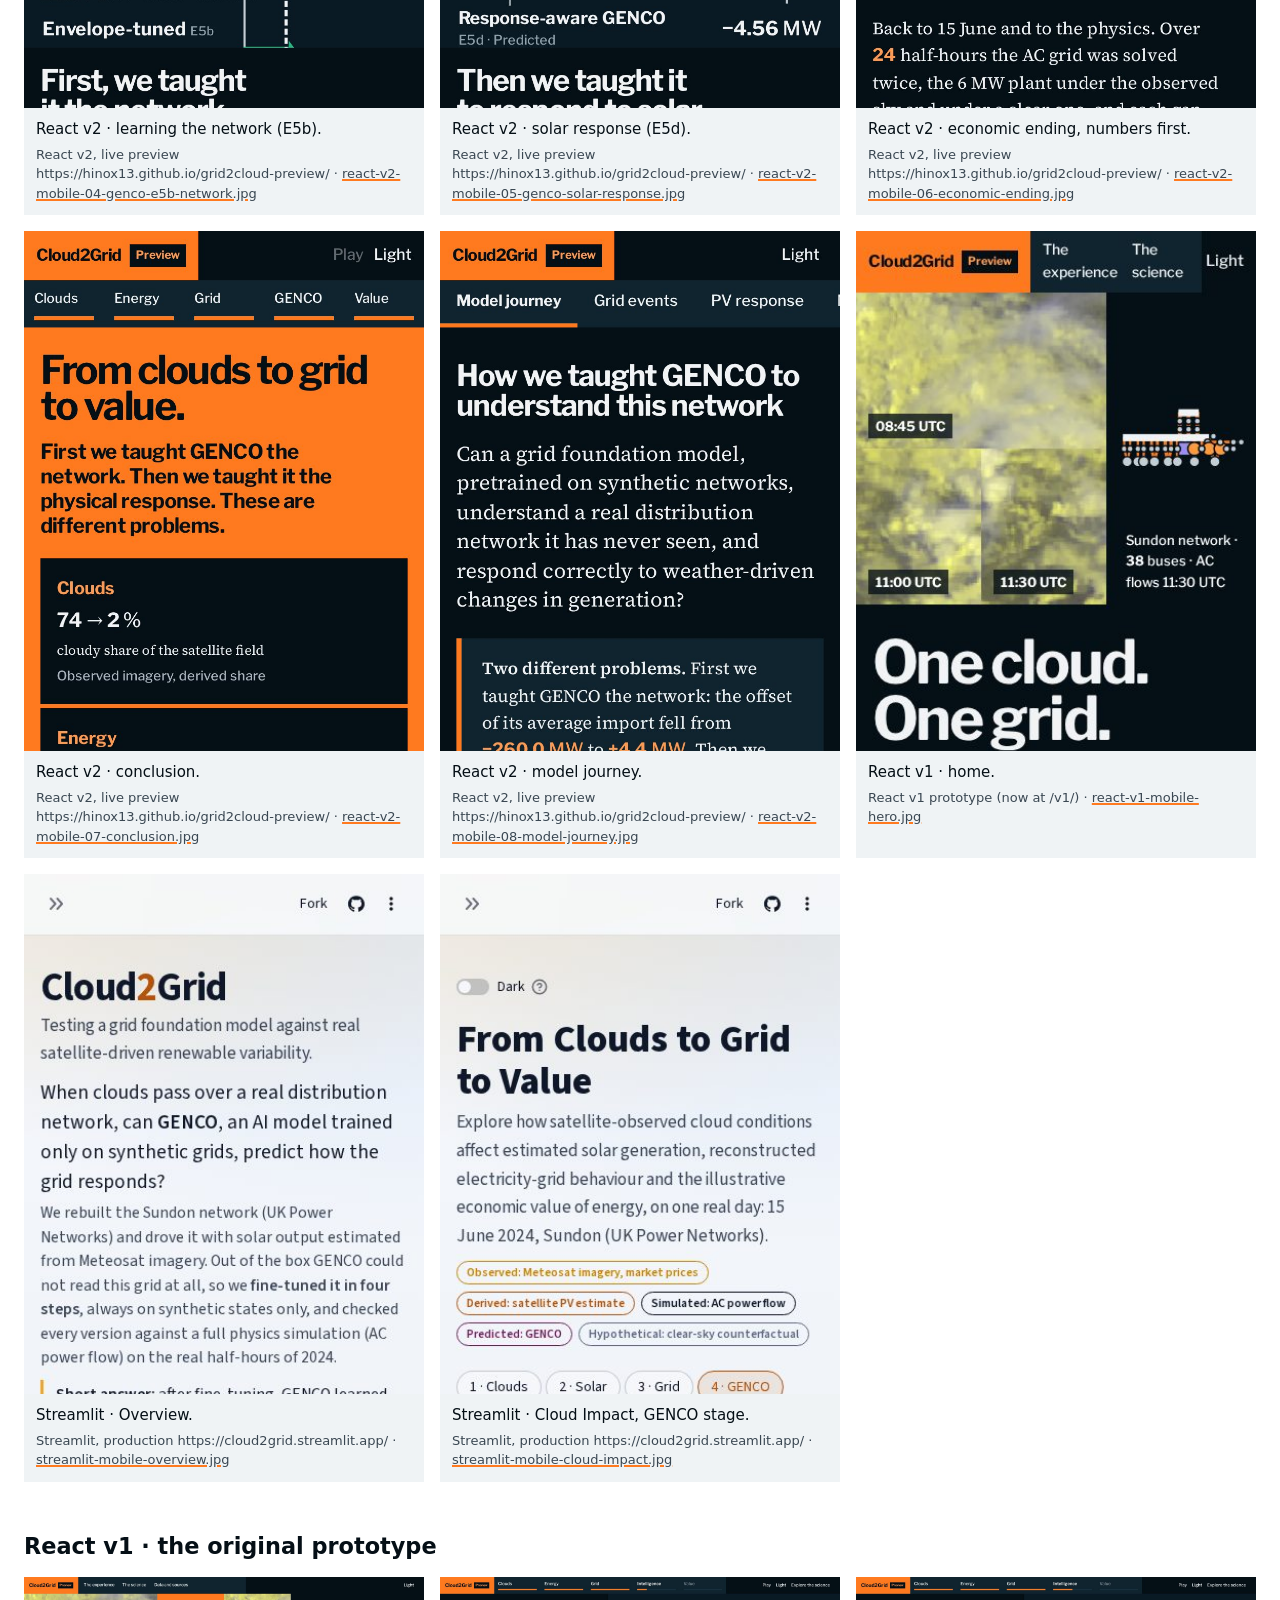
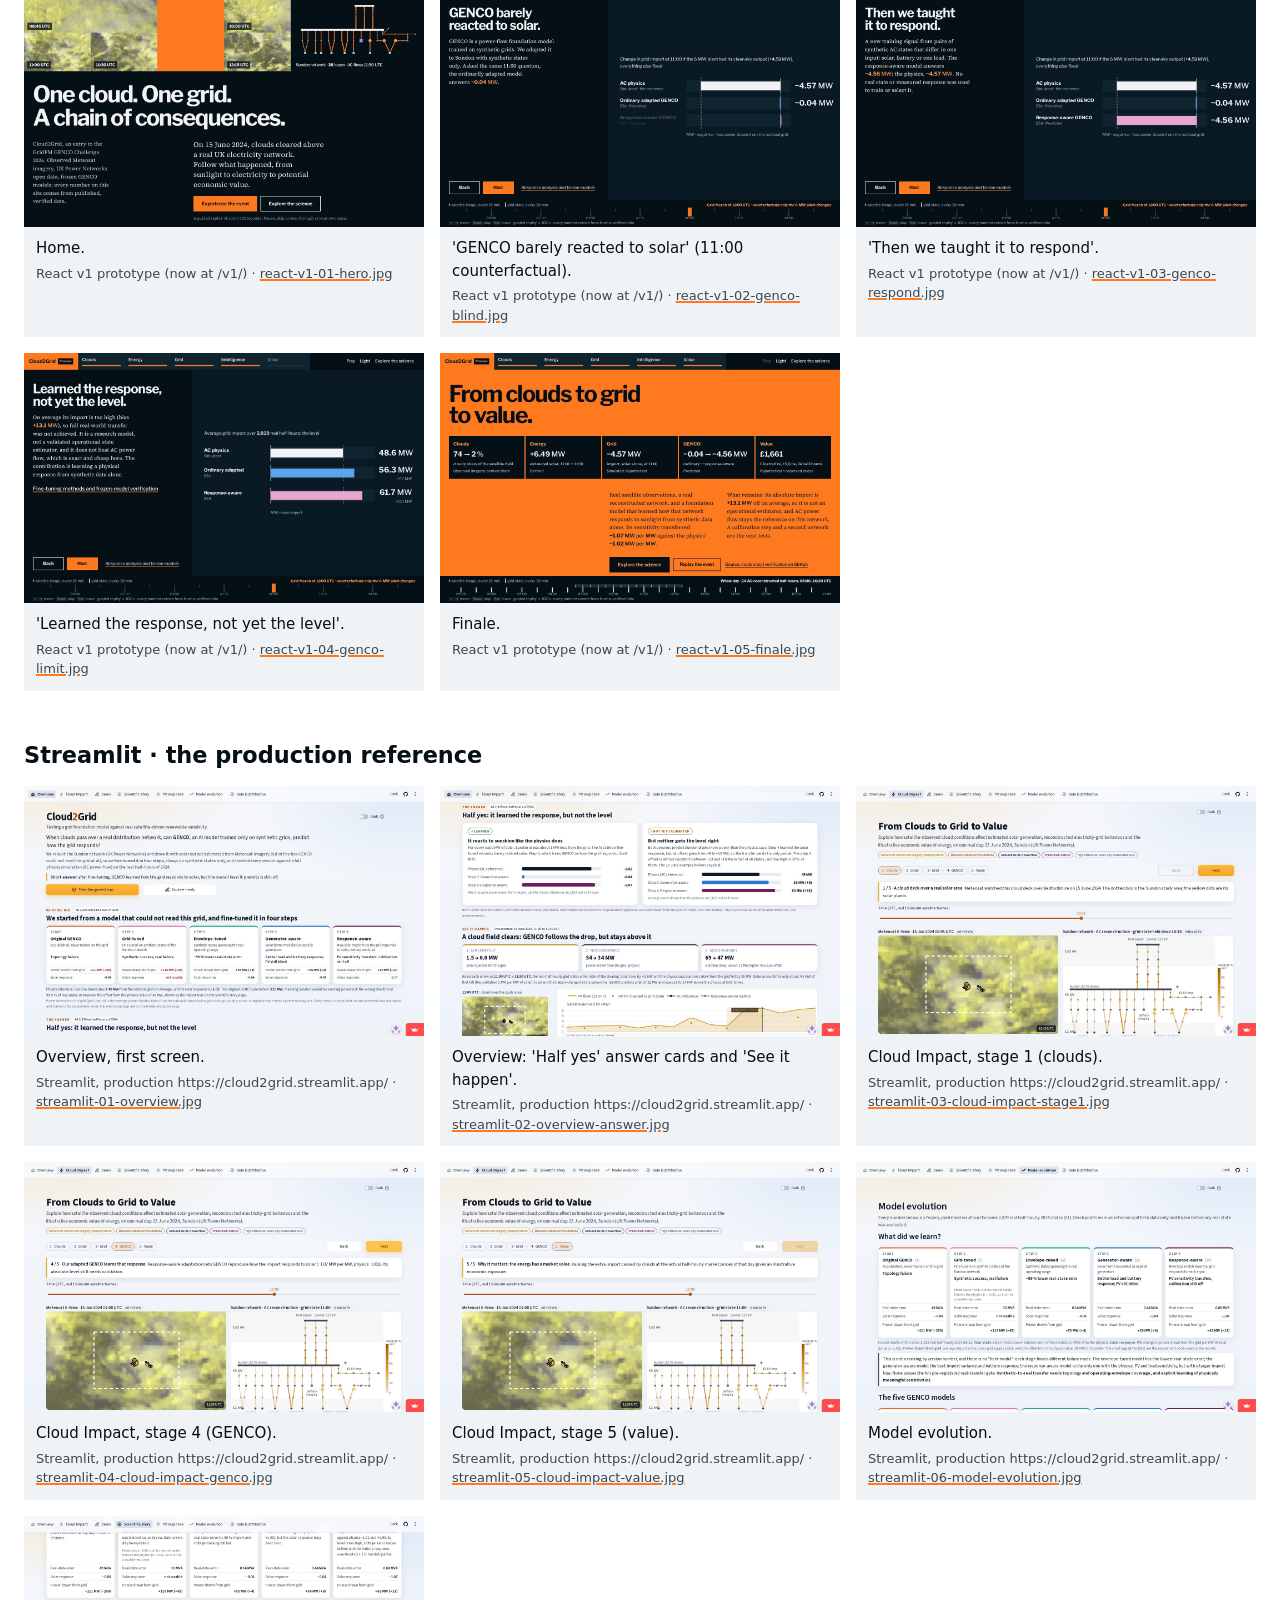
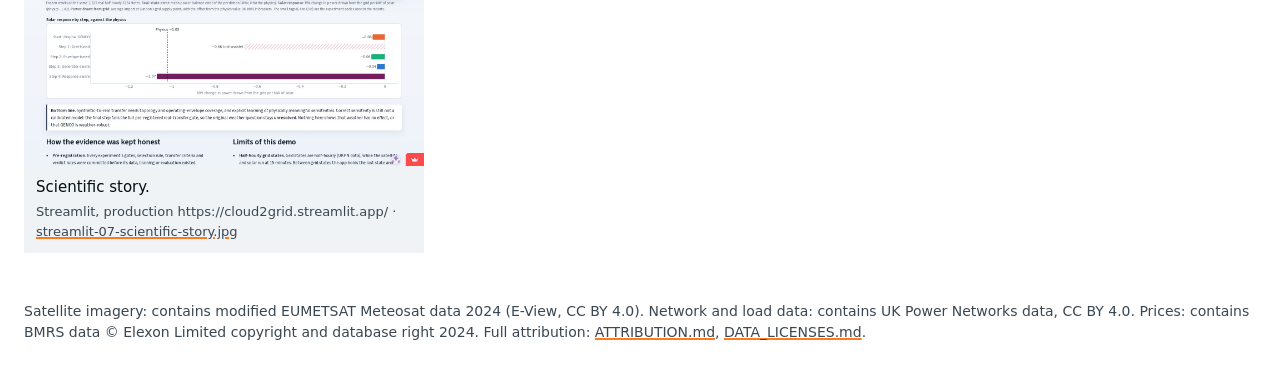
==== commit e4e4a47f: "Preview build of the Cloud2Grid React site (dev 700b7e9) Static artifact only: compiled site, frozen" ====
--- a/review-screenshots/index.html
+++ b/review-screenshots/index.html
@@ -31,7 +31,7 @@
 <header>
 <h1>Cloud2Grid · review screenshots</h1>
 <p>Unedited browser captures (Playwright, Chromium) of the React preview, the original React prototype and the production Streamlit application, for independent review. Click any image for the full-size file.</p>
-<p>React v2 captured from the live preview, built from development revision <code>0fe7bed (served as gh-pages 8e32b52)</code>, with reduced motion so that each step shows its final state. Desktop 1440 × 900; mobile 390 × 844 (browser emulation, not a physical device).</p>
+<p>React v2 captured from the live preview, built from development revision <code>1d59a2b (served as gh-pages f68b55d)</code>, with reduced motion so that each step shows its final state. Desktop 1440 × 900; mobile 390 × 844 (browser emulation, not a physical device).</p>
 <p>Live: <a href="../">React v2 preview</a> · <a href="../v1/">React v1</a> · <a href="https://cloud2grid.streamlit.app/">Streamlit (official)</a>. Development preview; not an official release.</p>
 <nav><a href="#compare">Side by side</a><a href="#v2">React v2 experience</a><a href="#journey">Model journey and Explorer</a><a href="#themes">Light and dark</a><a href="#mobile">Mobile</a><a href="#v1">React v1</a><a href="#streamlit">Streamlit</a></nav>
 </header>
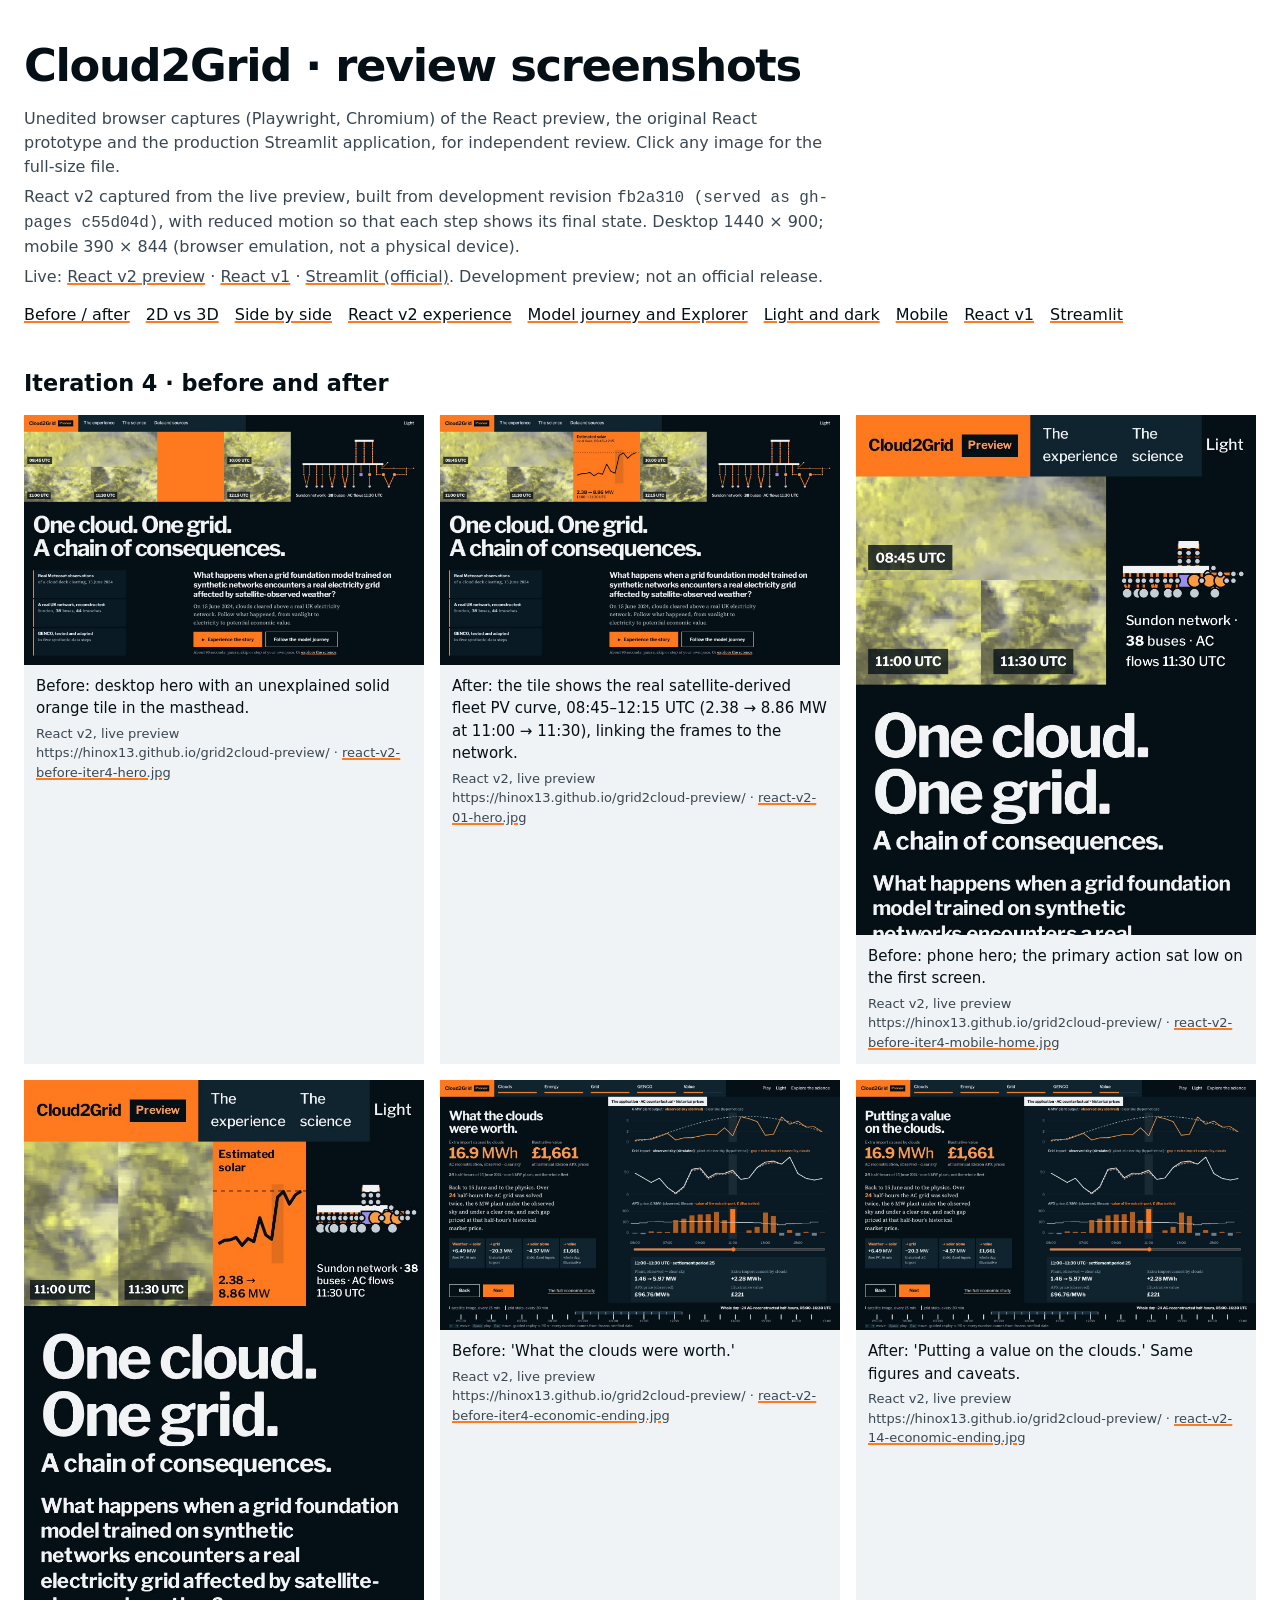
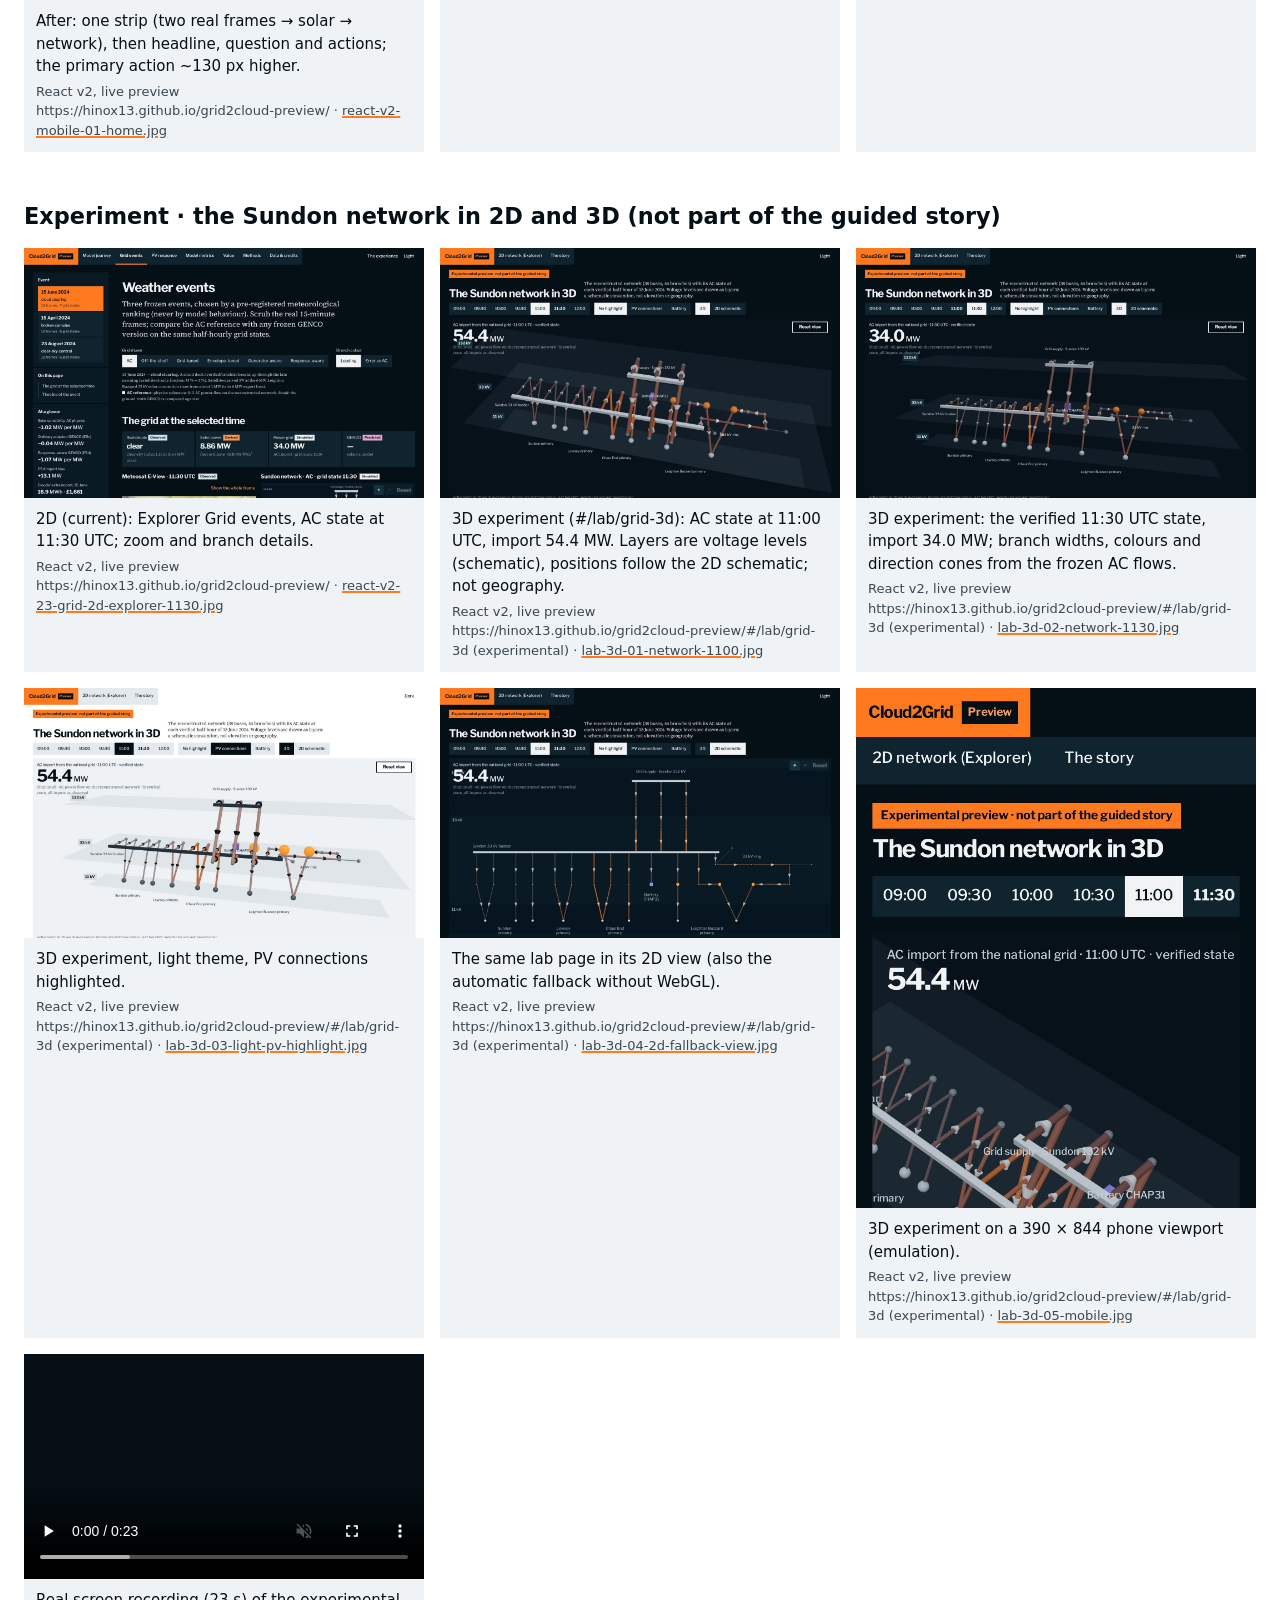
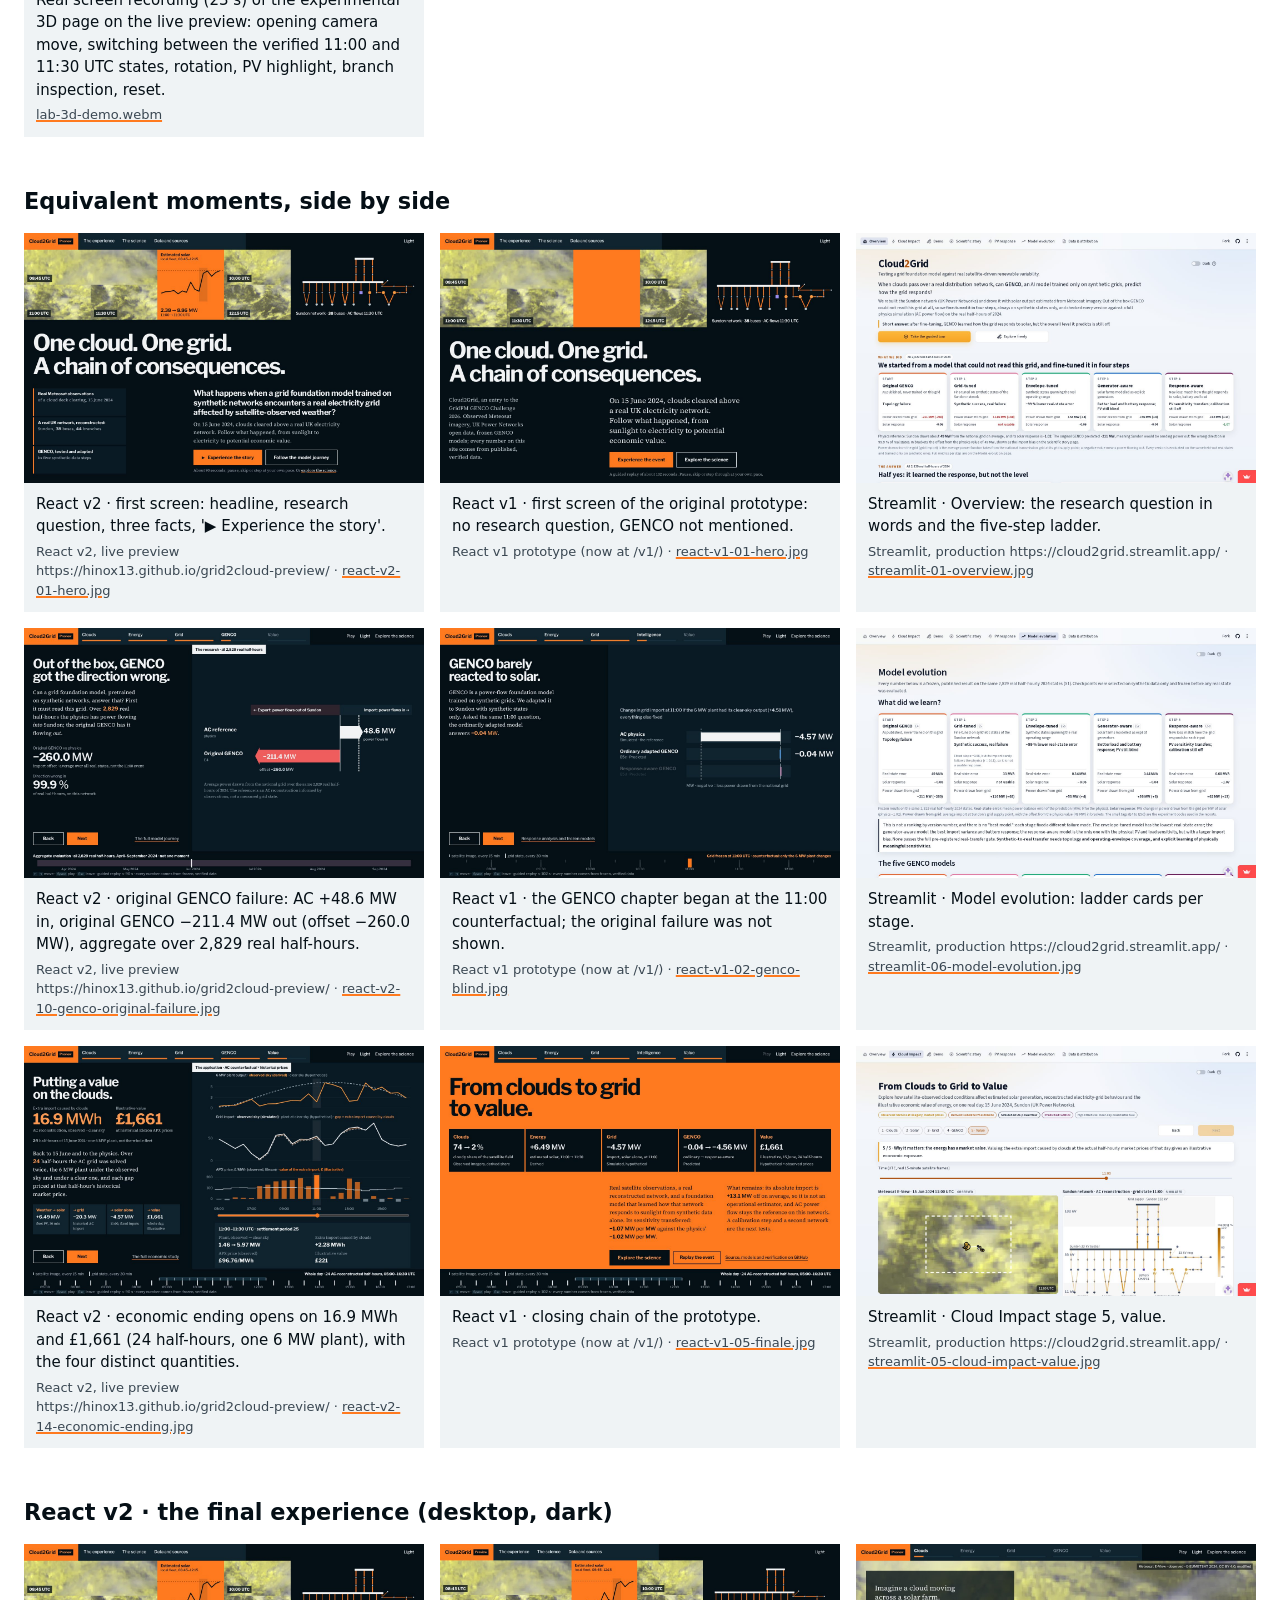
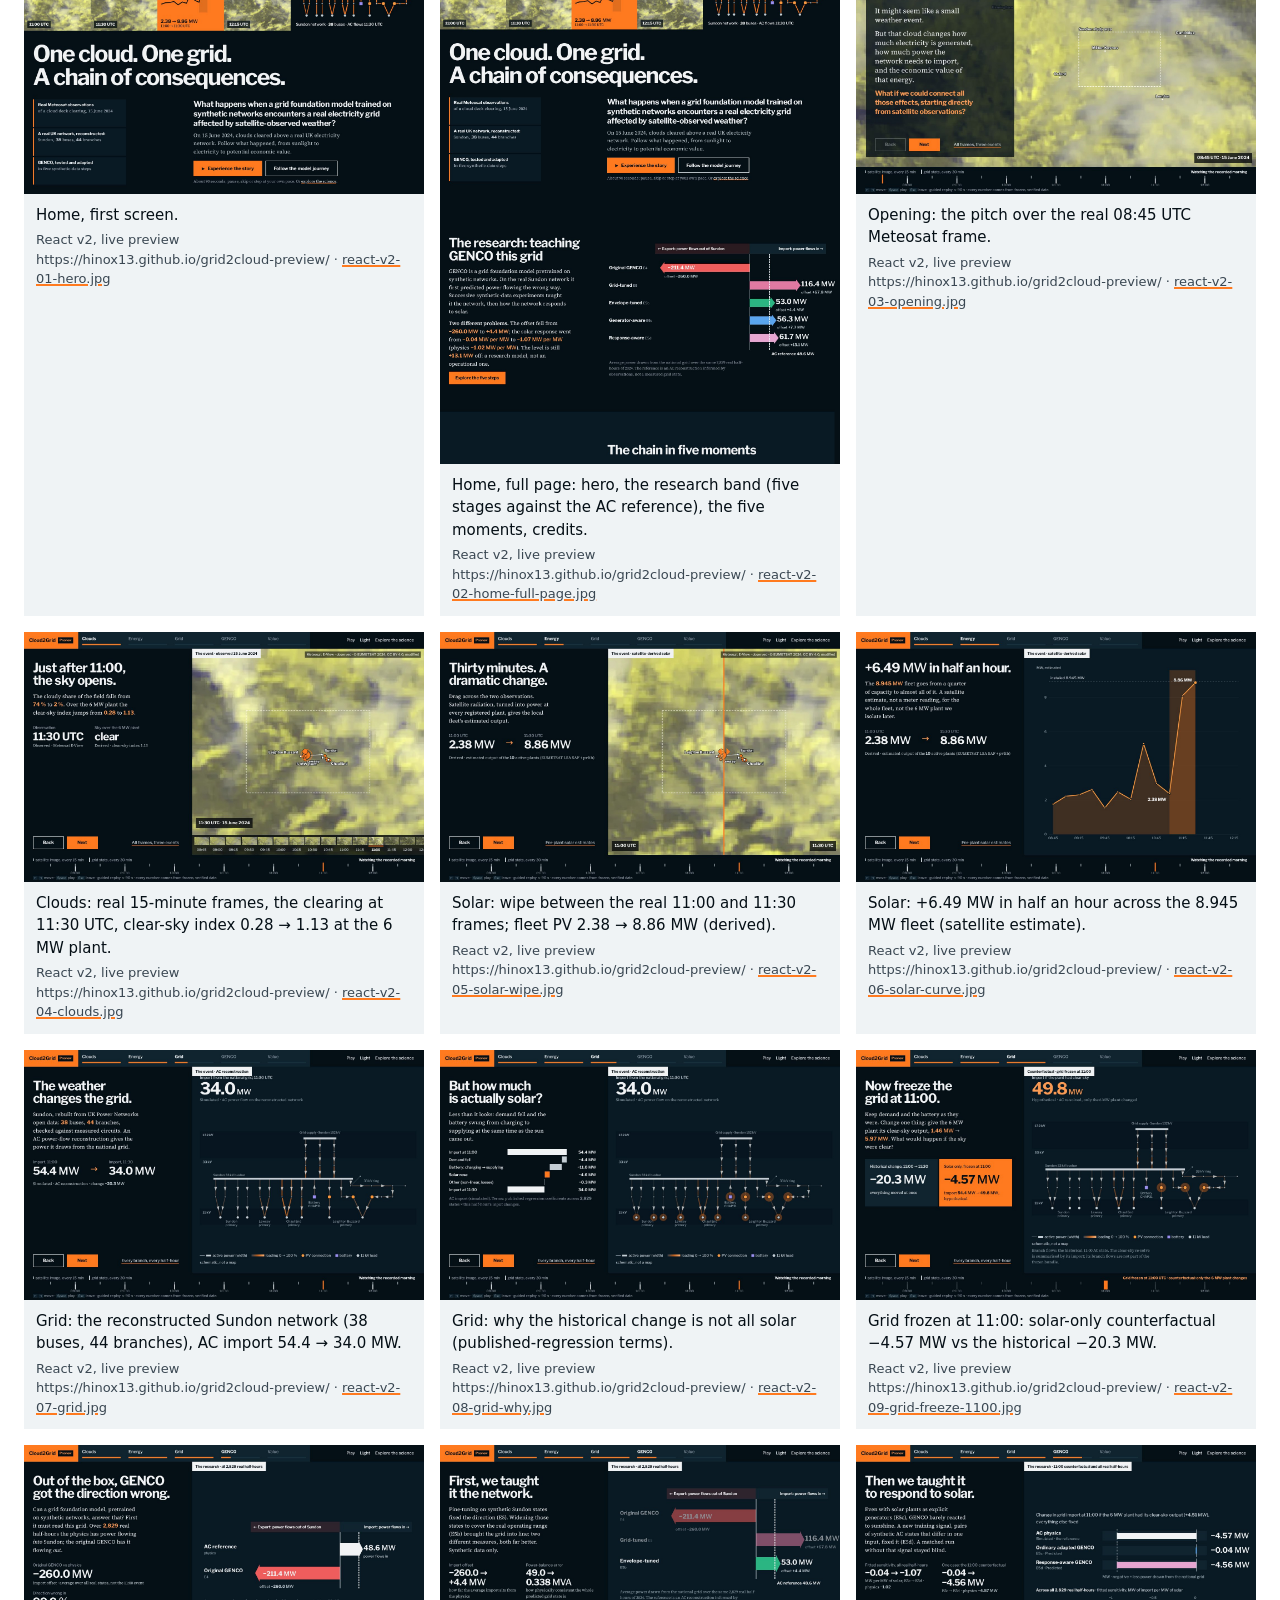
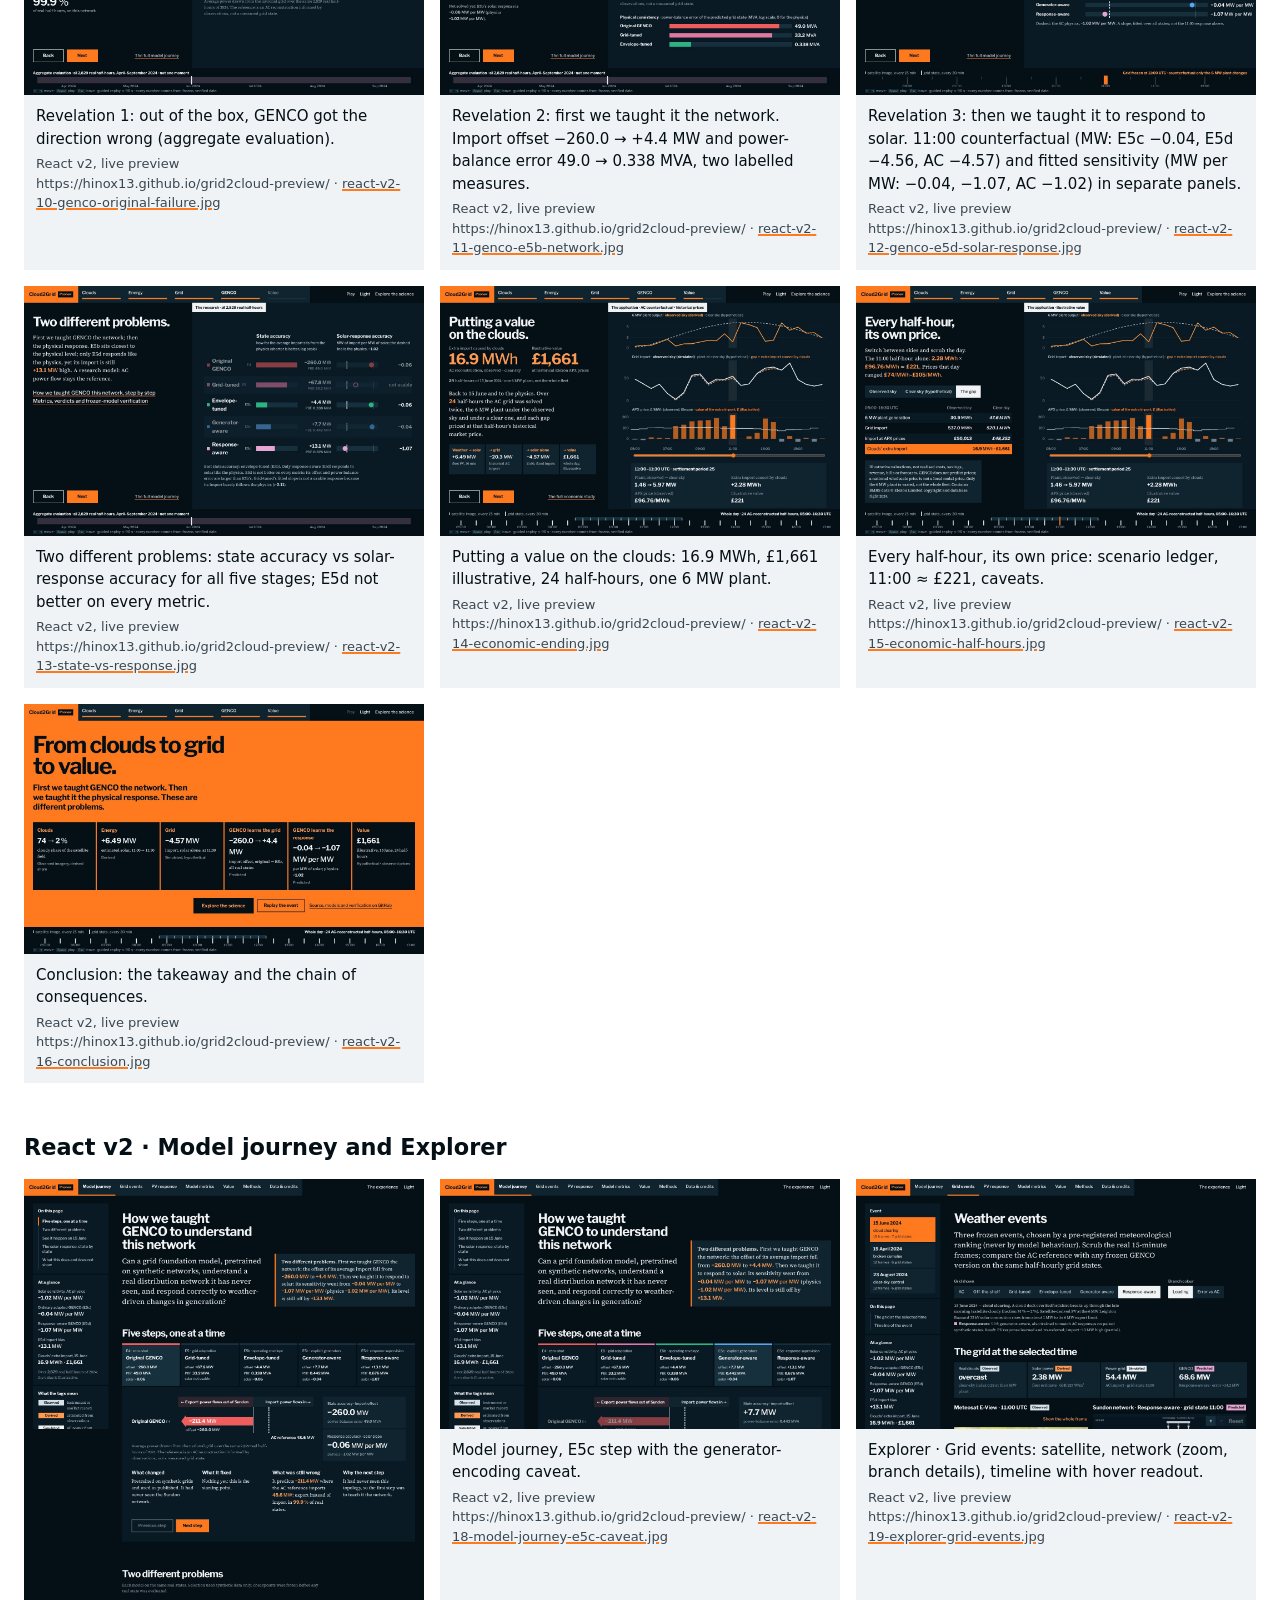
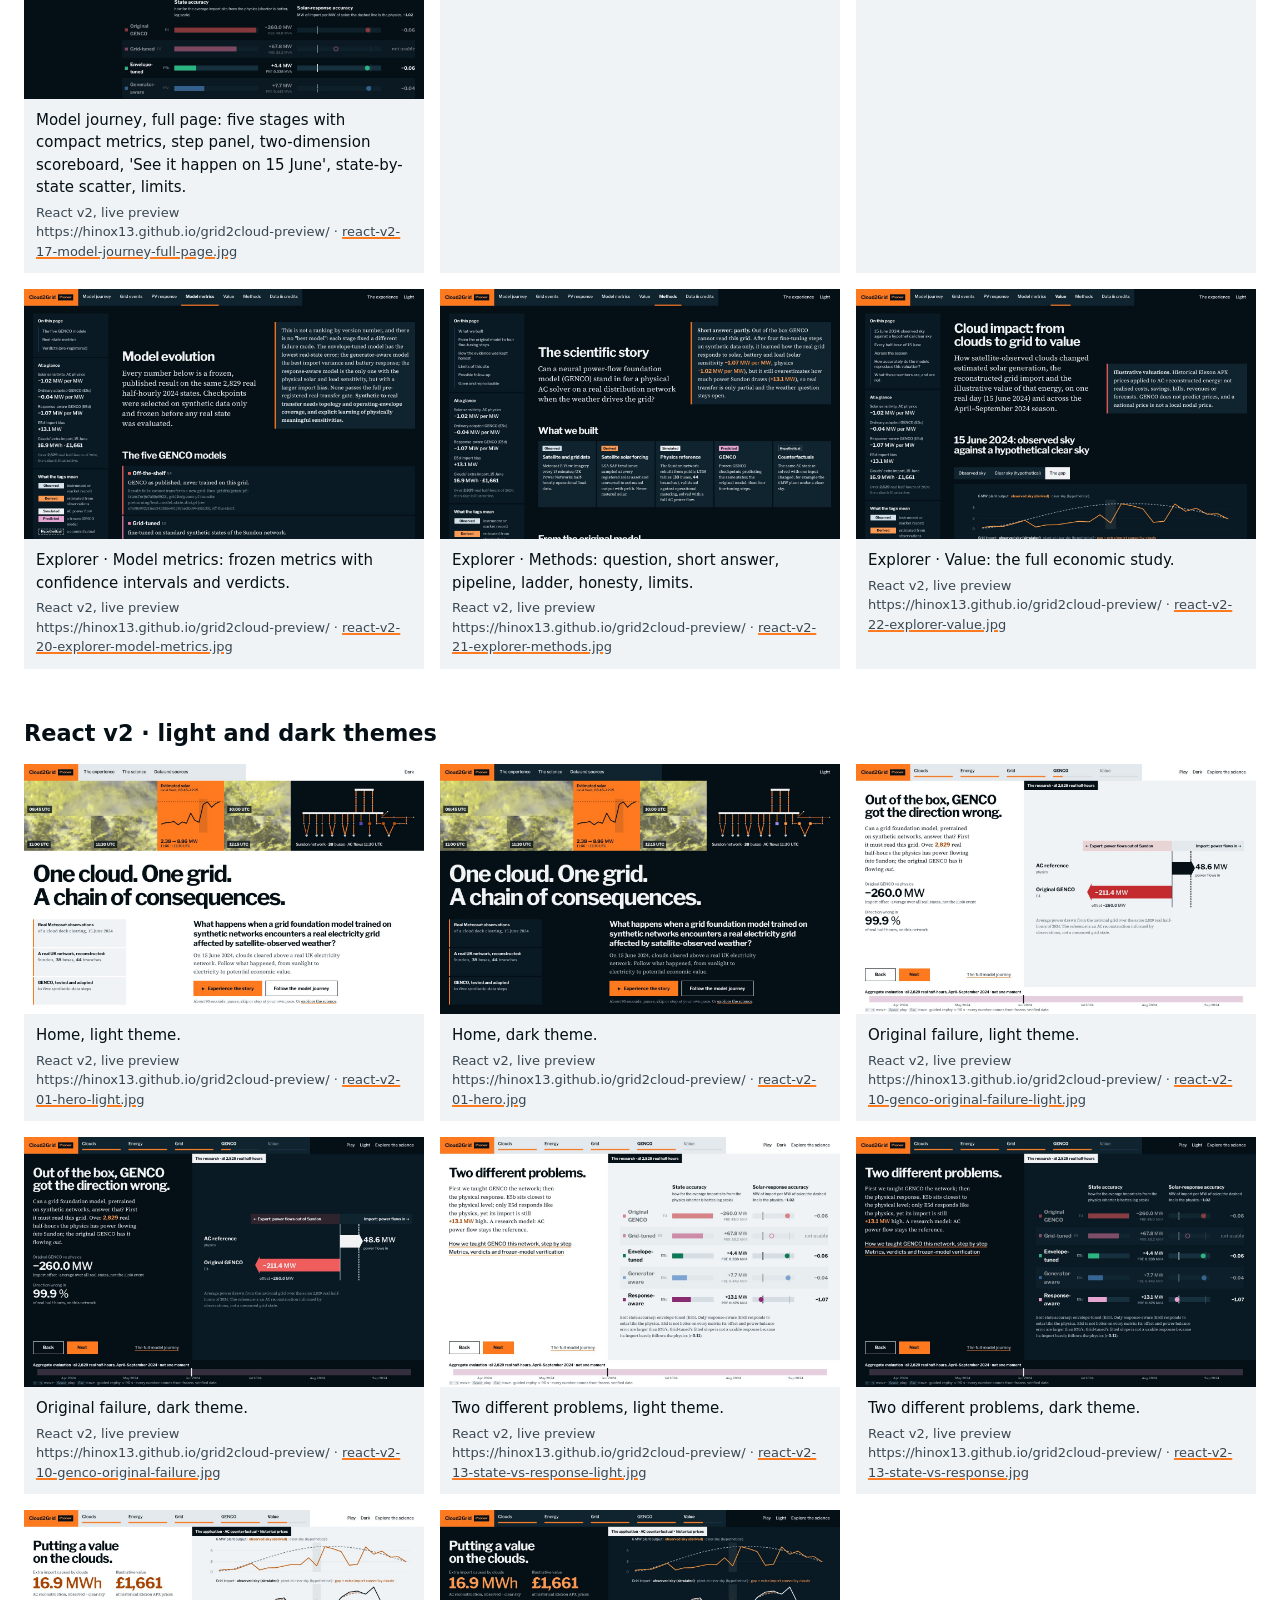
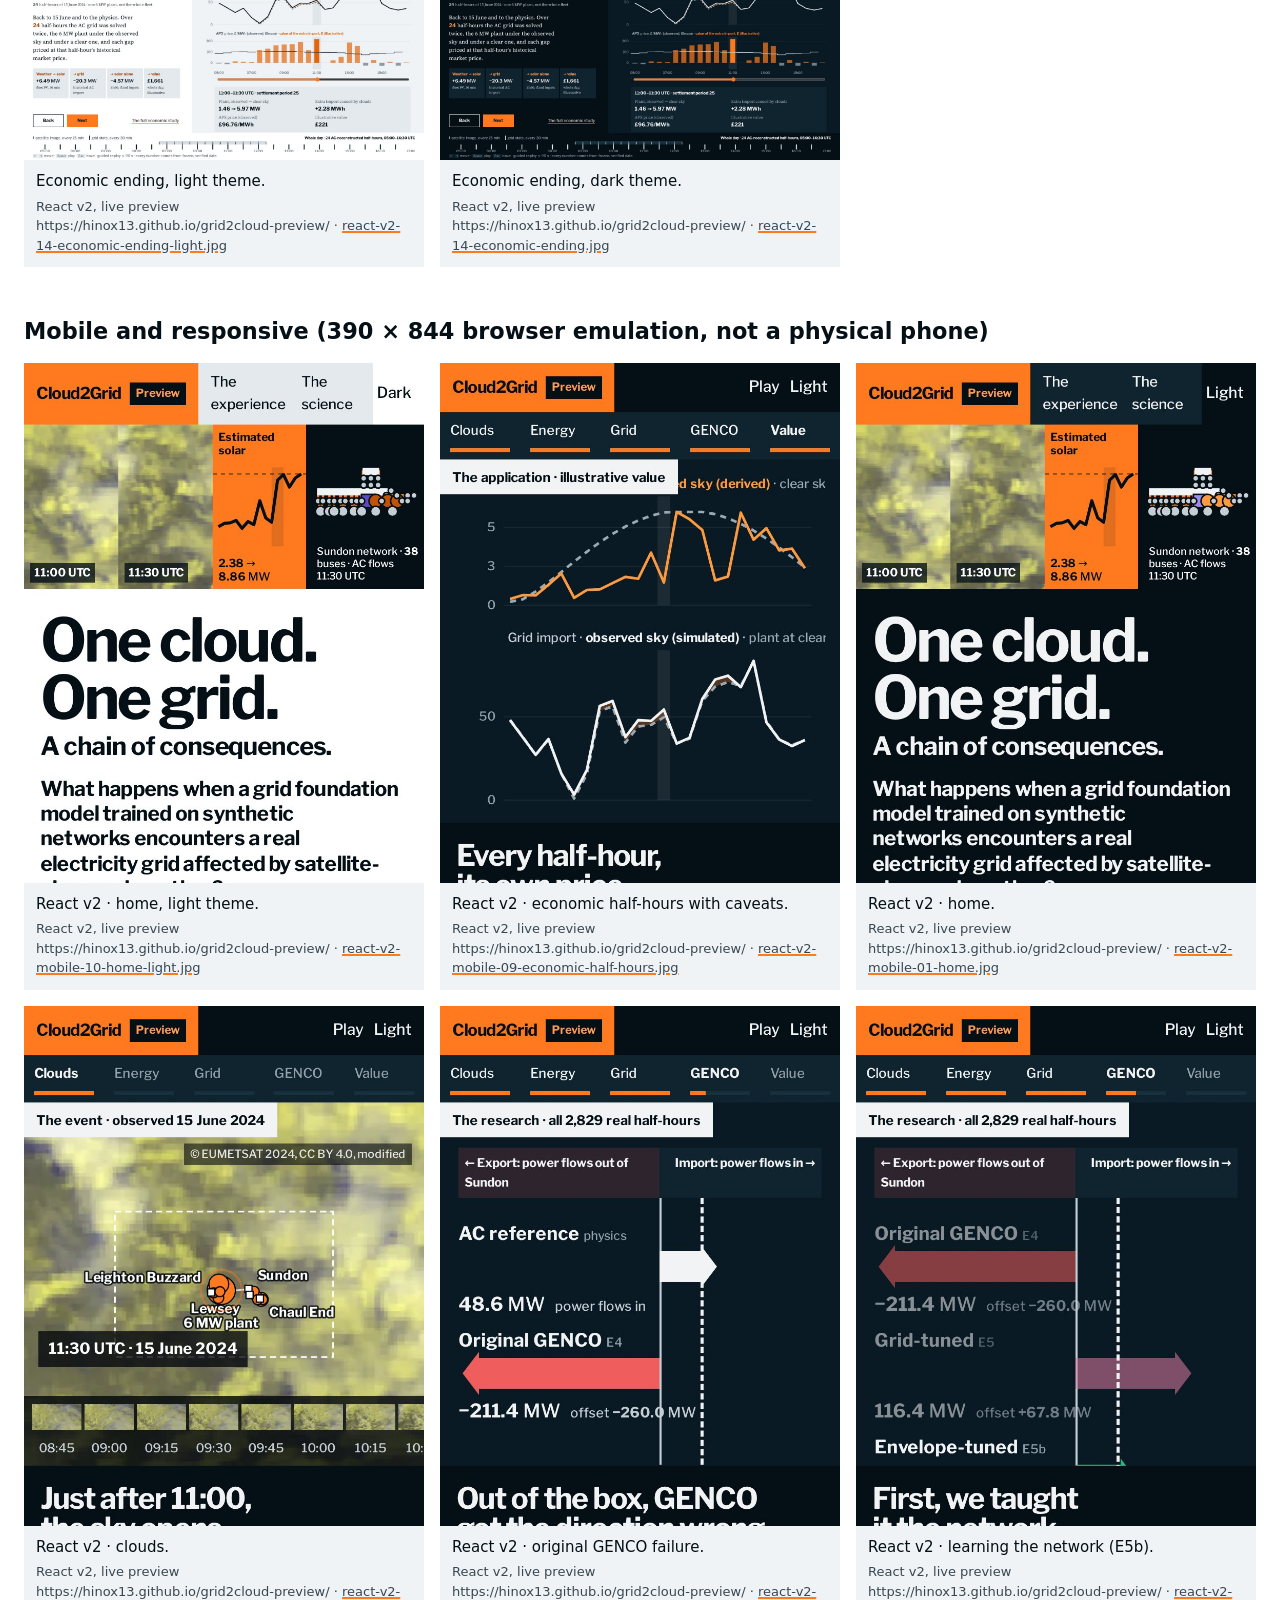
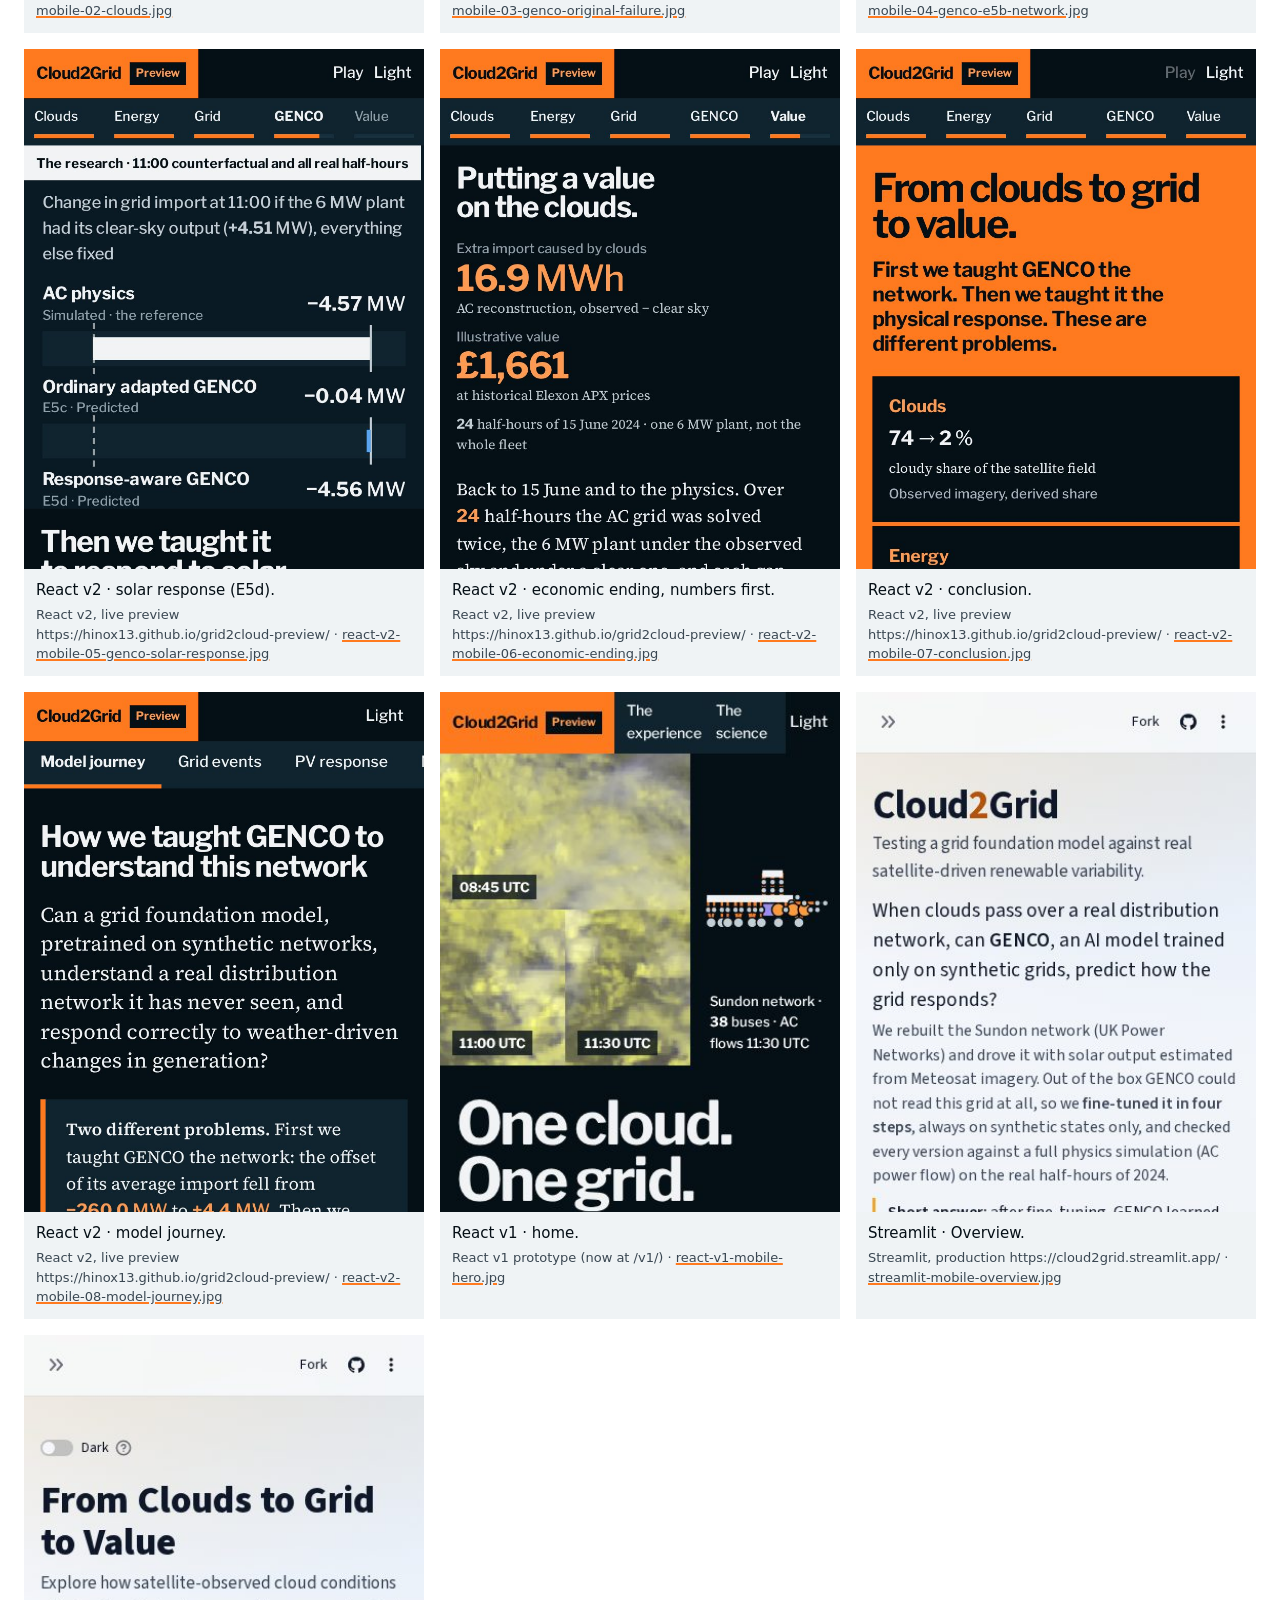
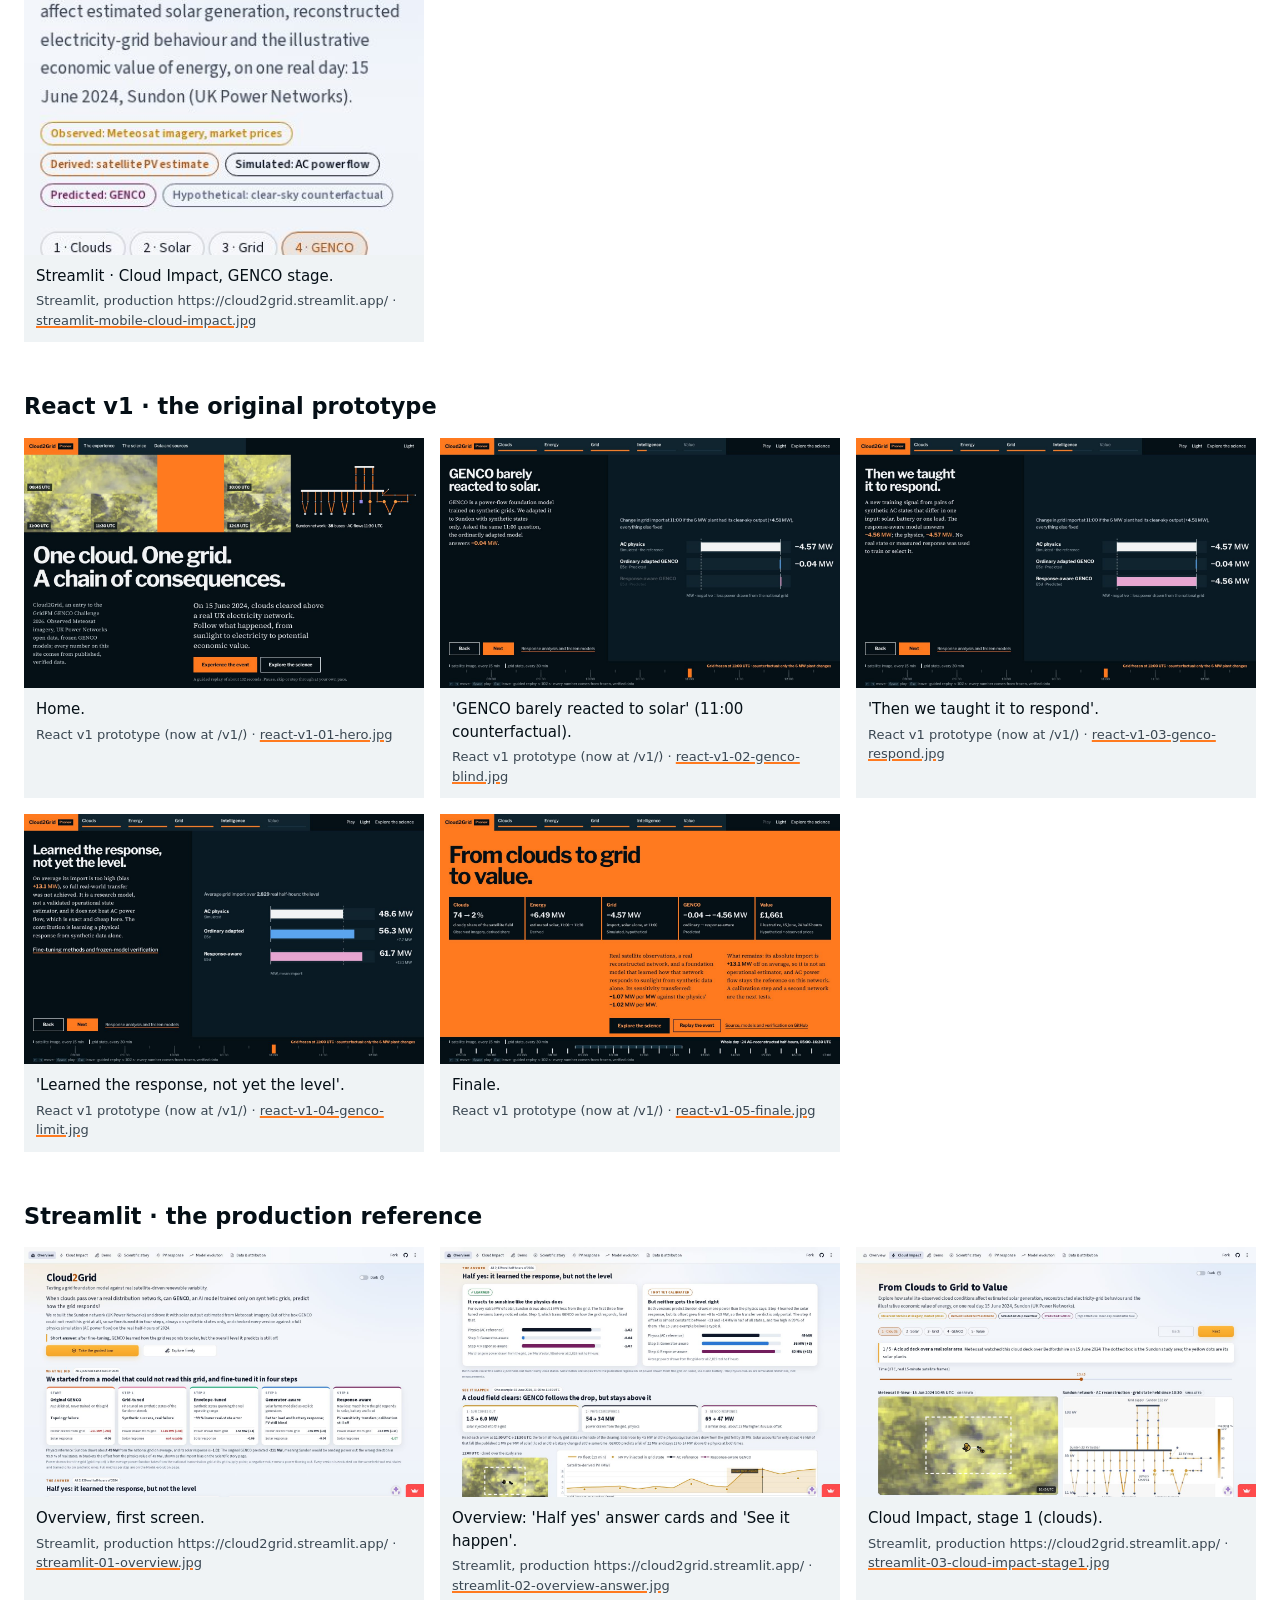
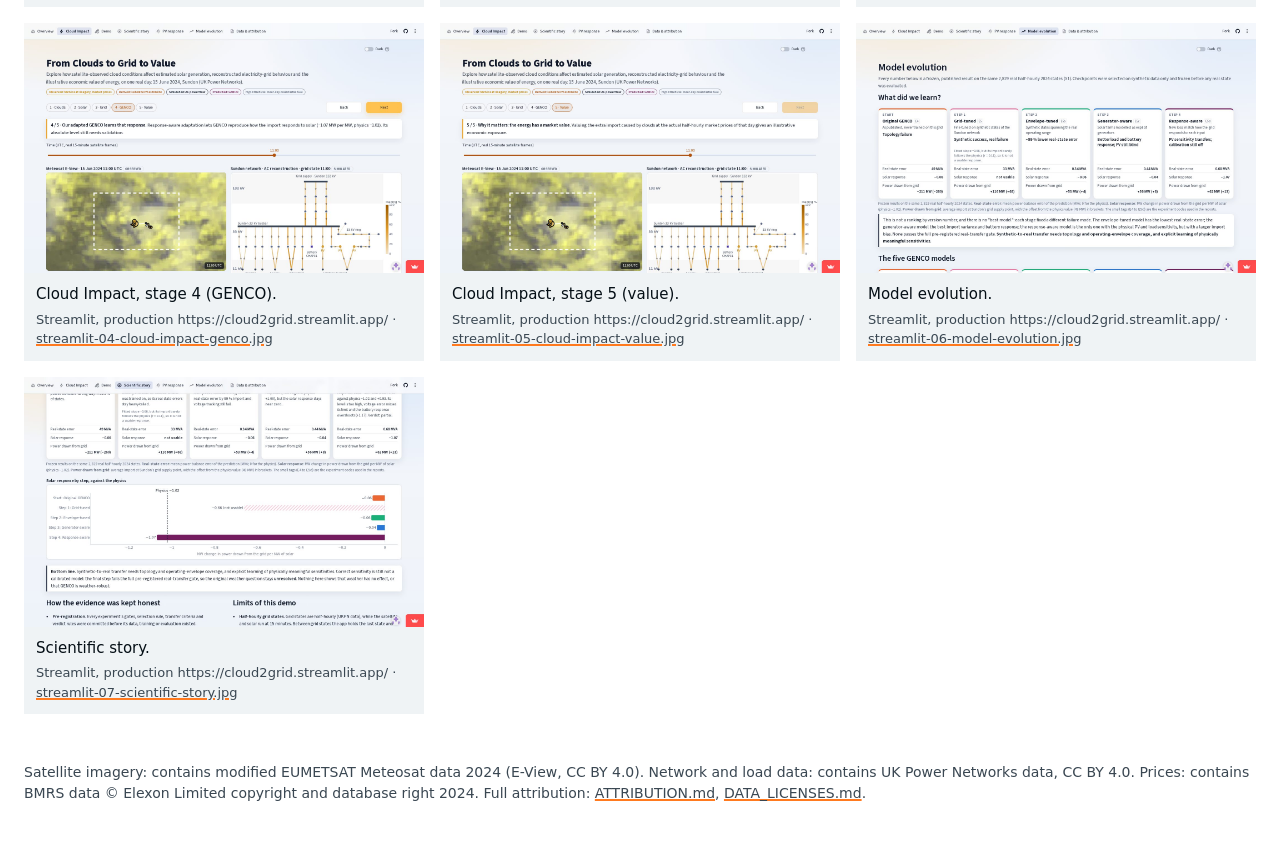
==== commit 442fa173: "Preview build of the Cloud2Grid React site (dev ddc5913) Static artifact only: compiled site, frozen" ====
--- a/review-screenshots/index.html
+++ b/review-screenshots/index.html
@@ -21,6 +21,7 @@
 .grid.compare { grid-template-columns: repeat(3, 1fr); }
 @media (max-width: 900px) { .grid.compare { grid-template-columns: 1fr; } }
 figure { margin:0; background: var(--tile); }
+figure video { display:block; width:100%; height:auto; background:#000; }
 figure img { display:block; width:100%; height:auto; max-height: 520px; object-fit: cover; object-position: top; }
 figcaption { padding: 10px 12px 12px; font-size: 0.9375rem; }
 figcaption span { display:block; margin-top: 4px; font-size: 0.8125rem; color: var(--ink2); word-break: break-word; }
@@ -31,11 +32,11 @@
 <header>
 <h1>Cloud2Grid · review screenshots</h1>
 <p>Unedited browser captures (Playwright, Chromium) of the React preview, the original React prototype and the production Streamlit application, for independent review. Click any image for the full-size file.</p>
-<p>React v2 captured from the live preview, built from development revision <code>1d59a2b (served as gh-pages f68b55d)</code>, with reduced motion so that each step shows its final state. Desktop 1440 × 900; mobile 390 × 844 (browser emulation, not a physical device).</p>
+<p>React v2 captured from the live preview, built from development revision <code>fb2a310 (served as gh-pages c55d04d)</code>, with reduced motion so that each step shows its final state. Desktop 1440 × 900; mobile 390 × 844 (browser emulation, not a physical device).</p>
 <p>Live: <a href="../">React v2 preview</a> · <a href="../v1/">React v1</a> · <a href="https://cloud2grid.streamlit.app/">Streamlit (official)</a>. Development preview; not an official release.</p>
-<nav><a href="#compare">Side by side</a><a href="#v2">React v2 experience</a><a href="#journey">Model journey and Explorer</a><a href="#themes">Light and dark</a><a href="#mobile">Mobile</a><a href="#v1">React v1</a><a href="#streamlit">Streamlit</a></nav>
+<nav><a href="#iter4">Before / after</a><a href="#lab3d">2D vs 3D</a><a href="#compare">Side by side</a><a href="#v2">React v2 experience</a><a href="#journey">Model journey and Explorer</a><a href="#themes">Light and dark</a><a href="#mobile">Mobile</a><a href="#v1">React v1</a><a href="#streamlit">Streamlit</a></nav>
 </header>
-<section id="compare"><h2>Equivalent moments, side by side</h2><div class="grid compare"><figure><a href="react-v2-01-hero.jpg"><img src="react-v2-01-hero.jpg" alt="React v2 · first screen: headline, research question, three facts, &#x27;▶ Experience the story&#x27;." loading="lazy"></a><figcaption>React v2 · first screen: headline, research question, three facts, &#x27;▶ Experience the story&#x27;.<span>React v2, live preview https://hinox13.github.io/grid2cloud-preview/ · <a href="react-v2-01-hero.jpg">react-v2-01-hero.jpg</a></span></figcaption></figure><figure><a href="react-v1-01-hero.jpg"><img src="react-v1-01-hero.jpg" alt="React v1 · first screen of the original prototype: no research question, GENCO not mentioned." loading="lazy"></a><figcaption>React v1 · first screen of the original prototype: no research question, GENCO not mentioned.<span>React v1 prototype (now at /v1/) · <a href="react-v1-01-hero.jpg">react-v1-01-hero.jpg</a></span></figcaption></figure><figure><a href="streamlit-01-overview.jpg"><img src="streamlit-01-overview.jpg" alt="Streamlit · Overview: the research question in words and the five-step ladder." loading="lazy"></a><figcaption>Streamlit · Overview: the research question in words and the five-step ladder.<span>Streamlit, production https://cloud2grid.streamlit.app/ · <a href="streamlit-01-overview.jpg">streamlit-01-overview.jpg</a></span></figcaption></figure><figure><a href="react-v2-10-genco-original-failure.jpg"><img src="react-v2-10-genco-original-failure.jpg" alt="React v2 · original GENCO failure: AC +48.6 MW in, original GENCO −211.4 MW out (offset −260.0 MW), aggregate over 2,829 real half-hours." loading="lazy"></a><figcaption>React v2 · original GENCO failure: AC +48.6 MW in, original GENCO −211.4 MW out (offset −260.0 MW), aggregate over 2,829 real half-hours.<span>React v2, live preview https://hinox13.github.io/grid2cloud-preview/ · <a href="react-v2-10-genco-original-failure.jpg">react-v2-10-genco-original-failure.jpg</a></span></figcaption></figure><figure><a href="react-v1-02-genco-blind.jpg"><img src="react-v1-02-genco-blind.jpg" alt="React v1 · the GENCO chapter began at the 11:00 counterfactual; the original failure was not shown." loading="lazy"></a><figcaption>React v1 · the GENCO chapter began at the 11:00 counterfactual; the original failure was not shown.<span>React v1 prototype (now at /v1/) · <a href="react-v1-02-genco-blind.jpg">react-v1-02-genco-blind.jpg</a></span></figcaption></figure><figure><a href="streamlit-06-model-evolution.jpg"><img src="streamlit-06-model-evolution.jpg" alt="Streamlit · Model evolution: ladder cards per stage." loading="lazy"></a><figcaption>Streamlit · Model evolution: ladder cards per stage.<span>Streamlit, production https://cloud2grid.streamlit.app/ · <a href="streamlit-06-model-evolution.jpg">streamlit-06-model-evolution.jpg</a></span></figcaption></figure><figure><a href="react-v2-14-economic-ending.jpg"><img src="react-v2-14-economic-ending.jpg" alt="React v2 · economic ending opens on 16.9 MWh and £1,661 (24 half-hours, one 6 MW plant), with the four distinct quantities." loading="lazy"></a><figcaption>React v2 · economic ending opens on 16.9 MWh and £1,661 (24 half-hours, one 6 MW plant), with the four distinct quantities.<span>React v2, live preview https://hinox13.github.io/grid2cloud-preview/ · <a href="react-v2-14-economic-ending.jpg">react-v2-14-economic-ending.jpg</a></span></figcaption></figure><figure><a href="react-v1-05-finale.jpg"><img src="react-v1-05-finale.jpg" alt="React v1 · closing chain of the prototype." loading="lazy"></a><figcaption>React v1 · closing chain of the prototype.<span>React v1 prototype (now at /v1/) · <a href="react-v1-05-finale.jpg">react-v1-05-finale.jpg</a></span></figcaption></figure><figure><a href="streamlit-05-cloud-impact-value.jpg"><img src="streamlit-05-cloud-impact-value.jpg" alt="Streamlit · Cloud Impact stage 5, value." loading="lazy"></a><figcaption>Streamlit · Cloud Impact stage 5, value.<span>Streamlit, production https://cloud2grid.streamlit.app/ · <a href="streamlit-05-cloud-impact-value.jpg">streamlit-05-cloud-impact-value.jpg</a></span></figcaption></figure></div></section><section id="v2"><h2>React v2 · the final experience (desktop, dark)</h2><div class="grid"><figure><a href="react-v2-01-hero.jpg"><img src="react-v2-01-hero.jpg" alt="Home, first screen." loading="lazy"></a><figcaption>Home, first screen.<span>React v2, live preview https://hinox13.github.io/grid2cloud-preview/ · <a href="react-v2-01-hero.jpg">react-v2-01-hero.jpg</a></span></figcaption></figure><figure><a href="react-v2-02-home-full-page.jpg"><img src="react-v2-02-home-full-page.jpg" alt="Home, full page: hero, the research band (five stages against the AC reference), the five moments, credits." loading="lazy"></a><figcaption>Home, full page: hero, the research band (five stages against the AC reference), the five moments, credits.<span>React v2, live preview https://hinox13.github.io/grid2cloud-preview/ · <a href="react-v2-02-home-full-page.jpg">react-v2-02-home-full-page.jpg</a></span></figcaption></figure><figure><a href="react-v2-03-opening.jpg"><img src="react-v2-03-opening.jpg" alt="Opening: the pitch over the real 08:45 UTC Meteosat frame." loading="lazy"></a><figcaption>Opening: the pitch over the real 08:45 UTC Meteosat frame.<span>React v2, live preview https://hinox13.github.io/grid2cloud-preview/ · <a href="react-v2-03-opening.jpg">react-v2-03-opening.jpg</a></span></figcaption></figure><figure><a href="react-v2-04-clouds.jpg"><img src="react-v2-04-clouds.jpg" alt="Clouds: real 15-minute frames, the clearing at 11:30 UTC, clear-sky index 0.28 → 1.13 at the 6 MW plant." loading="lazy"></a><figcaption>Clouds: real 15-minute frames, the clearing at 11:30 UTC, clear-sky index 0.28 → 1.13 at the 6 MW plant.<span>React v2, live preview https://hinox13.github.io/grid2cloud-preview/ · <a href="react-v2-04-clouds.jpg">react-v2-04-clouds.jpg</a></span></figcaption></figure><figure><a href="react-v2-05-solar-wipe.jpg"><img src="react-v2-05-solar-wipe.jpg" alt="Solar: wipe between the real 11:00 and 11:30 frames; fleet PV 2.38 → 8.86 MW (derived)." loading="lazy"></a><figcaption>Solar: wipe between the real 11:00 and 11:30 frames; fleet PV 2.38 → 8.86 MW (derived).<span>React v2, live preview https://hinox13.github.io/grid2cloud-preview/ · <a href="react-v2-05-solar-wipe.jpg">react-v2-05-solar-wipe.jpg</a></span></figcaption></figure><figure><a href="react-v2-06-solar-curve.jpg"><img src="react-v2-06-solar-curve.jpg" alt="Solar: +6.49 MW in half an hour across the 8.945 MW fleet (satellite estimate)." loading="lazy"></a><figcaption>Solar: +6.49 MW in half an hour across the 8.945 MW fleet (satellite estimate).<span>React v2, live preview https://hinox13.github.io/grid2cloud-preview/ · <a href="react-v2-06-solar-curve.jpg">react-v2-06-solar-curve.jpg</a></span></figcaption></figure><figure><a href="react-v2-07-grid.jpg"><img src="react-v2-07-grid.jpg" alt="Grid: the reconstructed Sundon network (38 buses, 44 branches), AC import 54.4 → 34.0 MW." loading="lazy"></a><figcaption>Grid: the reconstructed Sundon network (38 buses, 44 branches), AC import 54.4 → 34.0 MW.<span>React v2, live preview https://hinox13.github.io/grid2cloud-preview/ · <a href="react-v2-07-grid.jpg">react-v2-07-grid.jpg</a></span></figcaption></figure><figure><a href="react-v2-08-grid-why.jpg"><img src="react-v2-08-grid-why.jpg" alt="Grid: why the historical change is not all solar (published-regression terms)." loading="lazy"></a><figcaption>Grid: why the historical change is not all solar (published-regression terms).<span>React v2, live preview https://hinox13.github.io/grid2cloud-preview/ · <a href="react-v2-08-grid-why.jpg">react-v2-08-grid-why.jpg</a></span></figcaption></figure><figure><a href="react-v2-09-grid-freeze-1100.jpg"><img src="react-v2-09-grid-freeze-1100.jpg" alt="Grid frozen at 11:00: solar-only counterfactual −4.57 MW vs the historical −20.3 MW." loading="lazy"></a><figcaption>Grid frozen at 11:00: solar-only counterfactual −4.57 MW vs the historical −20.3 MW.<span>React v2, live preview https://hinox13.github.io/grid2cloud-preview/ · <a href="react-v2-09-grid-freeze-1100.jpg">react-v2-09-grid-freeze-1100.jpg</a></span></figcaption></figure><figure><a href="react-v2-10-genco-original-failure.jpg"><img src="react-v2-10-genco-original-failure.jpg" alt="Revelation 1: out of the box, GENCO got the direction wrong (aggregate evaluation)." loading="lazy"></a><figcaption>Revelation 1: out of the box, GENCO got the direction wrong (aggregate evaluation).<span>React v2, live preview https://hinox13.github.io/grid2cloud-preview/ · <a href="react-v2-10-genco-original-failure.jpg">react-v2-10-genco-original-failure.jpg</a></span></figcaption></figure><figure><a href="react-v2-11-genco-e5b-network.jpg"><img src="react-v2-11-genco-e5b-network.jpg" alt="Revelation 2: first we taught it the network. Import offset −260.0 → +4.4 MW and power-balance error 49.0 → 0.338 MVA, two labelled measures." loading="lazy"></a><figcaption>Revelation 2: first we taught it the network. Import offset −260.0 → +4.4 MW and power-balance error 49.0 → 0.338 MVA, two labelled measures.<span>React v2, live preview https://hinox13.github.io/grid2cloud-preview/ · <a href="react-v2-11-genco-e5b-network.jpg">react-v2-11-genco-e5b-network.jpg</a></span></figcaption></figure><figure><a href="react-v2-12-genco-e5d-solar-response.jpg"><img src="react-v2-12-genco-e5d-solar-response.jpg" alt="Revelation 3: then we taught it to respond to solar. 11:00 counterfactual (MW: E5c −0.04, E5d −4.56, AC −4.57) and fitted sensitivity (MW per MW: −0.04, −1.07, AC −1.02) in separate panels." loading="lazy"></a><figcaption>Revelation 3: then we taught it to respond to solar. 11:00 counterfactual (MW: E5c −0.04, E5d −4.56, AC −4.57) and fitted sensitivity (MW per MW: −0.04, −1.07, AC −1.02) in separate panels.<span>React v2, live preview https://hinox13.github.io/grid2cloud-preview/ · <a href="react-v2-12-genco-e5d-solar-response.jpg">react-v2-12-genco-e5d-solar-response.jpg</a></span></figcaption></figure><figure><a href="react-v2-13-state-vs-response.jpg"><img src="react-v2-13-state-vs-response.jpg" alt="Two different problems: state accuracy vs solar-response accuracy for all five stages; E5d not better on every metric." loading="lazy"></a><figcaption>Two different problems: state accuracy vs solar-response accuracy for all five stages; E5d not better on every metric.<span>React v2, live preview https://hinox13.github.io/grid2cloud-preview/ · <a href="react-v2-13-state-vs-response.jpg">react-v2-13-state-vs-response.jpg</a></span></figcaption></figure><figure><a href="react-v2-14-economic-ending.jpg"><img src="react-v2-14-economic-ending.jpg" alt="What the clouds were worth: 16.9 MWh, £1,661 illustrative, 24 half-hours, one 6 MW plant." loading="lazy"></a><figcaption>What the clouds were worth: 16.9 MWh, £1,661 illustrative, 24 half-hours, one 6 MW plant.<span>React v2, live preview https://hinox13.github.io/grid2cloud-preview/ · <a href="react-v2-14-economic-ending.jpg">react-v2-14-economic-ending.jpg</a></span></figcaption></figure><figure><a href="react-v2-15-economic-half-hours.jpg"><img src="react-v2-15-economic-half-hours.jpg" alt="Every half-hour, its own price: scenario ledger, 11:00 ≈ £221, caveats." loading="lazy"></a><figcaption>Every half-hour, its own price: scenario ledger, 11:00 ≈ £221, caveats.<span>React v2, live preview https://hinox13.github.io/grid2cloud-preview/ · <a href="react-v2-15-economic-half-hours.jpg">react-v2-15-economic-half-hours.jpg</a></span></figcaption></figure><figure><a href="react-v2-16-conclusion.jpg"><img src="react-v2-16-conclusion.jpg" alt="Conclusion: the takeaway and the chain of consequences." loading="lazy"></a><figcaption>Conclusion: the takeaway and the chain of consequences.<span>React v2, live preview https://hinox13.github.io/grid2cloud-preview/ · <a href="react-v2-16-conclusion.jpg">react-v2-16-conclusion.jpg</a></span></figcaption></figure></div></section><section id="journey"><h2>React v2 · Model journey and Explorer</h2><div class="grid"><figure><a href="react-v2-17-model-journey-full-page.jpg"><img src="react-v2-17-model-journey-full-page.jpg" alt="Model journey, full page: five stages with compact metrics, step panel, two-dimension scoreboard, &#x27;See it happen on 15 June&#x27;, state-by-state scatter, limits." loading="lazy"></a><figcaption>Model journey, full page: five stages with compact metrics, step panel, two-dimension scoreboard, &#x27;See it happen on 15 June&#x27;, state-by-state scatter, limits.<span>React v2, live preview https://hinox13.github.io/grid2cloud-preview/ · <a href="react-v2-17-model-journey-full-page.jpg">react-v2-17-model-journey-full-page.jpg</a></span></figcaption></figure><figure><a href="react-v2-18-model-journey-e5c-caveat.jpg"><img src="react-v2-18-model-journey-e5c-caveat.jpg" alt="Model journey, E5c step with the generator-encoding caveat." loading="lazy"></a><figcaption>Model journey, E5c step with the generator-encoding caveat.<span>React v2, live preview https://hinox13.github.io/grid2cloud-preview/ · <a href="react-v2-18-model-journey-e5c-caveat.jpg">react-v2-18-model-journey-e5c-caveat.jpg</a></span></figcaption></figure><figure><a href="react-v2-19-explorer-grid-events.jpg"><img src="react-v2-19-explorer-grid-events.jpg" alt="Explorer · Grid events: satellite, network (zoom, branch details), timeline with hover readout." loading="lazy"></a><figcaption>Explorer · Grid events: satellite, network (zoom, branch details), timeline with hover readout.<span>React v2, live preview https://hinox13.github.io/grid2cloud-preview/ · <a href="react-v2-19-explorer-grid-events.jpg">react-v2-19-explorer-grid-events.jpg</a></span></figcaption></figure><figure><a href="react-v2-20-explorer-model-metrics.jpg"><img src="react-v2-20-explorer-model-metrics.jpg" alt="Explorer · Model metrics: frozen metrics with confidence intervals and verdicts." loading="lazy"></a><figcaption>Explorer · Model metrics: frozen metrics with confidence intervals and verdicts.<span>React v2, live preview https://hinox13.github.io/grid2cloud-preview/ · <a href="react-v2-20-explorer-model-metrics.jpg">react-v2-20-explorer-model-metrics.jpg</a></span></figcaption></figure><figure><a href="react-v2-21-explorer-methods.jpg"><img src="react-v2-21-explorer-methods.jpg" alt="Explorer · Methods: question, short answer, pipeline, ladder, honesty, limits." loading="lazy"></a><figcaption>Explorer · Methods: question, short answer, pipeline, ladder, honesty, limits.<span>React v2, live preview https://hinox13.github.io/grid2cloud-preview/ · <a href="react-v2-21-explorer-methods.jpg">react-v2-21-explorer-methods.jpg</a></span></figcaption></figure><figure><a href="react-v2-22-explorer-value.jpg"><img src="react-v2-22-explorer-value.jpg" alt="Explorer · Value: the full economic study." loading="lazy"></a><figcaption>Explorer · Value: the full economic study.<span>React v2, live preview https://hinox13.github.io/grid2cloud-preview/ · <a href="react-v2-22-explorer-value.jpg">react-v2-22-explorer-value.jpg</a></span></figcaption></figure></div></section><section id="themes"><h2>React v2 · light and dark themes</h2><div class="grid"><figure><a href="react-v2-01-hero-light.jpg"><img src="react-v2-01-hero-light.jpg" alt="Home, light theme." loading="lazy"></a><figcaption>Home, light theme.<span>React v2, live preview https://hinox13.github.io/grid2cloud-preview/ · <a href="react-v2-01-hero-light.jpg">react-v2-01-hero-light.jpg</a></span></figcaption></figure><figure><a href="react-v2-01-hero.jpg"><img src="react-v2-01-hero.jpg" alt="Home, dark theme." loading="lazy"></a><figcaption>Home, dark theme.<span>React v2, live preview https://hinox13.github.io/grid2cloud-preview/ · <a href="react-v2-01-hero.jpg">react-v2-01-hero.jpg</a></span></figcaption></figure><figure><a href="react-v2-10-genco-original-failure-light.jpg"><img src="react-v2-10-genco-original-failure-light.jpg" alt="Original failure, light theme." loading="lazy"></a><figcaption>Original failure, light theme.<span>React v2, live preview https://hinox13.github.io/grid2cloud-preview/ · <a href="react-v2-10-genco-original-failure-light.jpg">react-v2-10-genco-original-failure-light.jpg</a></span></figcaption></figure><figure><a href="react-v2-10-genco-original-failure.jpg"><img src="react-v2-10-genco-original-failure.jpg" alt="Original failure, dark theme." loading="lazy"></a><figcaption>Original failure, dark theme.<span>React v2, live preview https://hinox13.github.io/grid2cloud-preview/ · <a href="react-v2-10-genco-original-failure.jpg">react-v2-10-genco-original-failure.jpg</a></span></figcaption></figure><figure><a href="react-v2-13-state-vs-response-light.jpg"><img src="react-v2-13-state-vs-response-light.jpg" alt="Two different problems, light theme." loading="lazy"></a><figcaption>Two different problems, light theme.<span>React v2, live preview https://hinox13.github.io/grid2cloud-preview/ · <a href="react-v2-13-state-vs-response-light.jpg">react-v2-13-state-vs-response-light.jpg</a></span></figcaption></figure><figure><a href="react-v2-13-state-vs-response.jpg"><img src="react-v2-13-state-vs-response.jpg" alt="Two different problems, dark theme." loading="lazy"></a><figcaption>Two different problems, dark theme.<span>React v2, live preview https://hinox13.github.io/grid2cloud-preview/ · <a href="react-v2-13-state-vs-response.jpg">react-v2-13-state-vs-response.jpg</a></span></figcaption></figure><figure><a href="react-v2-14-economic-ending-light.jpg"><img src="react-v2-14-economic-ending-light.jpg" alt="Economic ending, light theme." loading="lazy"></a><figcaption>Economic ending, light theme.<span>React v2, live preview https://hinox13.github.io/grid2cloud-preview/ · <a href="react-v2-14-economic-ending-light.jpg">react-v2-14-economic-ending-light.jpg</a></span></figcaption></figure><figure><a href="react-v2-14-economic-ending.jpg"><img src="react-v2-14-economic-ending.jpg" alt="Economic ending, dark theme." loading="lazy"></a><figcaption>Economic ending, dark theme.<span>React v2, live preview https://hinox13.github.io/grid2cloud-preview/ · <a href="react-v2-14-economic-ending.jpg">react-v2-14-economic-ending.jpg</a></span></figcaption></figure></div></section><section id="mobile"><h2>Mobile and responsive (390 × 844 browser emulation, not a physical phone)</h2><div class="grid"><figure><a href="react-v2-mobile-01-home.jpg"><img src="react-v2-mobile-01-home.jpg" alt="React v2 · home." loading="lazy"></a><figcaption>React v2 · home.<span>React v2, live preview https://hinox13.github.io/grid2cloud-preview/ · <a href="react-v2-mobile-01-home.jpg">react-v2-mobile-01-home.jpg</a></span></figcaption></figure><figure><a href="react-v2-mobile-02-clouds.jpg"><img src="react-v2-mobile-02-clouds.jpg" alt="React v2 · clouds." loading="lazy"></a><figcaption>React v2 · clouds.<span>React v2, live preview https://hinox13.github.io/grid2cloud-preview/ · <a href="react-v2-mobile-02-clouds.jpg">react-v2-mobile-02-clouds.jpg</a></span></figcaption></figure><figure><a href="react-v2-mobile-03-genco-original-failure.jpg"><img src="react-v2-mobile-03-genco-original-failure.jpg" alt="React v2 · original GENCO failure." loading="lazy"></a><figcaption>React v2 · original GENCO failure.<span>React v2, live preview https://hinox13.github.io/grid2cloud-preview/ · <a href="react-v2-mobile-03-genco-original-failure.jpg">react-v2-mobile-03-genco-original-failure.jpg</a></span></figcaption></figure><figure><a href="react-v2-mobile-04-genco-e5b-network.jpg"><img src="react-v2-mobile-04-genco-e5b-network.jpg" alt="React v2 · learning the network (E5b)." loading="lazy"></a><figcaption>React v2 · learning the network (E5b).<span>React v2, live preview https://hinox13.github.io/grid2cloud-preview/ · <a href="react-v2-mobile-04-genco-e5b-network.jpg">react-v2-mobile-04-genco-e5b-network.jpg</a></span></figcaption></figure><figure><a href="react-v2-mobile-05-genco-solar-response.jpg"><img src="react-v2-mobile-05-genco-solar-response.jpg" alt="React v2 · solar response (E5d)." loading="lazy"></a><figcaption>React v2 · solar response (E5d).<span>React v2, live preview https://hinox13.github.io/grid2cloud-preview/ · <a href="react-v2-mobile-05-genco-solar-response.jpg">react-v2-mobile-05-genco-solar-response.jpg</a></span></figcaption></figure><figure><a href="react-v2-mobile-06-economic-ending.jpg"><img src="react-v2-mobile-06-economic-ending.jpg" alt="React v2 · economic ending, numbers first." loading="lazy"></a><figcaption>React v2 · economic ending, numbers first.<span>React v2, live preview https://hinox13.github.io/grid2cloud-preview/ · <a href="react-v2-mobile-06-economic-ending.jpg">react-v2-mobile-06-economic-ending.jpg</a></span></figcaption></figure><figure><a href="react-v2-mobile-07-conclusion.jpg"><img src="react-v2-mobile-07-conclusion.jpg" alt="React v2 · conclusion." loading="lazy"></a><figcaption>React v2 · conclusion.<span>React v2, live preview https://hinox13.github.io/grid2cloud-preview/ · <a href="react-v2-mobile-07-conclusion.jpg">react-v2-mobile-07-conclusion.jpg</a></span></figcaption></figure><figure><a href="react-v2-mobile-08-model-journey.jpg"><img src="react-v2-mobile-08-model-journey.jpg" alt="React v2 · model journey." loading="lazy"></a><figcaption>React v2 · model journey.<span>React v2, live preview https://hinox13.github.io/grid2cloud-preview/ · <a href="react-v2-mobile-08-model-journey.jpg">react-v2-mobile-08-model-journey.jpg</a></span></figcaption></figure><figure><a href="react-v1-mobile-hero.jpg"><img src="react-v1-mobile-hero.jpg" alt="React v1 · home." loading="lazy"></a><figcaption>React v1 · home.<span>React v1 prototype (now at /v1/) · <a href="react-v1-mobile-hero.jpg">react-v1-mobile-hero.jpg</a></span></figcaption></figure><figure><a href="streamlit-mobile-overview.jpg"><img src="streamlit-mobile-overview.jpg" alt="Streamlit · Overview." loading="lazy"></a><figcaption>Streamlit · Overview.<span>Streamlit, production https://cloud2grid.streamlit.app/ · <a href="streamlit-mobile-overview.jpg">streamlit-mobile-overview.jpg</a></span></figcaption></figure><figure><a href="streamlit-mobile-cloud-impact.jpg"><img src="streamlit-mobile-cloud-impact.jpg" alt="Streamlit · Cloud Impact, GENCO stage." loading="lazy"></a><figcaption>Streamlit · Cloud Impact, GENCO stage.<span>Streamlit, production https://cloud2grid.streamlit.app/ · <a href="streamlit-mobile-cloud-impact.jpg">streamlit-mobile-cloud-impact.jpg</a></span></figcaption></figure></div></section><section id="v1"><h2>React v1 · the original prototype</h2><div class="grid"><figure><a href="react-v1-01-hero.jpg"><img src="react-v1-01-hero.jpg" alt="Home." loading="lazy"></a><figcaption>Home.<span>React v1 prototype (now at /v1/) · <a href="react-v1-01-hero.jpg">react-v1-01-hero.jpg</a></span></figcaption></figure><figure><a href="react-v1-02-genco-blind.jpg"><img src="react-v1-02-genco-blind.jpg" alt="&#x27;GENCO barely reacted to solar&#x27; (11:00 counterfactual)." loading="lazy"></a><figcaption>&#x27;GENCO barely reacted to solar&#x27; (11:00 counterfactual).<span>React v1 prototype (now at /v1/) · <a href="react-v1-02-genco-blind.jpg">react-v1-02-genco-blind.jpg</a></span></figcaption></figure><figure><a href="react-v1-03-genco-respond.jpg"><img src="react-v1-03-genco-respond.jpg" alt="&#x27;Then we taught it to respond&#x27;." loading="lazy"></a><figcaption>&#x27;Then we taught it to respond&#x27;.<span>React v1 prototype (now at /v1/) · <a href="react-v1-03-genco-respond.jpg">react-v1-03-genco-respond.jpg</a></span></figcaption></figure><figure><a href="react-v1-04-genco-limit.jpg"><img src="react-v1-04-genco-limit.jpg" alt="&#x27;Learned the response, not yet the level&#x27;." loading="lazy"></a><figcaption>&#x27;Learned the response, not yet the level&#x27;.<span>React v1 prototype (now at /v1/) · <a href="react-v1-04-genco-limit.jpg">react-v1-04-genco-limit.jpg</a></span></figcaption></figure><figure><a href="react-v1-05-finale.jpg"><img src="react-v1-05-finale.jpg" alt="Finale." loading="lazy"></a><figcaption>Finale.<span>React v1 prototype (now at /v1/) · <a href="react-v1-05-finale.jpg">react-v1-05-finale.jpg</a></span></figcaption></figure></div></section><section id="streamlit"><h2>Streamlit · the production reference</h2><div class="grid"><figure><a href="streamlit-01-overview.jpg"><img src="streamlit-01-overview.jpg" alt="Overview, first screen." loading="lazy"></a><figcaption>Overview, first screen.<span>Streamlit, production https://cloud2grid.streamlit.app/ · <a href="streamlit-01-overview.jpg">streamlit-01-overview.jpg</a></span></figcaption></figure><figure><a href="streamlit-02-overview-answer.jpg"><img src="streamlit-02-overview-answer.jpg" alt="Overview: &#x27;Half yes&#x27; answer cards and &#x27;See it happen&#x27;." loading="lazy"></a><figcaption>Overview: &#x27;Half yes&#x27; answer cards and &#x27;See it happen&#x27;.<span>Streamlit, production https://cloud2grid.streamlit.app/ · <a href="streamlit-02-overview-answer.jpg">streamlit-02-overview-answer.jpg</a></span></figcaption></figure><figure><a href="streamlit-03-cloud-impact-stage1.jpg"><img src="streamlit-03-cloud-impact-stage1.jpg" alt="Cloud Impact, stage 1 (clouds)." loading="lazy"></a><figcaption>Cloud Impact, stage 1 (clouds).<span>Streamlit, production https://cloud2grid.streamlit.app/ · <a href="streamlit-03-cloud-impact-stage1.jpg">streamlit-03-cloud-impact-stage1.jpg</a></span></figcaption></figure><figure><a href="streamlit-04-cloud-impact-genco.jpg"><img src="streamlit-04-cloud-impact-genco.jpg" alt="Cloud Impact, stage 4 (GENCO)." loading="lazy"></a><figcaption>Cloud Impact, stage 4 (GENCO).<span>Streamlit, production https://cloud2grid.streamlit.app/ · <a href="streamlit-04-cloud-impact-genco.jpg">streamlit-04-cloud-impact-genco.jpg</a></span></figcaption></figure><figure><a href="streamlit-05-cloud-impact-value.jpg"><img src="streamlit-05-cloud-impact-value.jpg" alt="Cloud Impact, stage 5 (value)." loading="lazy"></a><figcaption>Cloud Impact, stage 5 (value).<span>Streamlit, production https://cloud2grid.streamlit.app/ · <a href="streamlit-05-cloud-impact-value.jpg">streamlit-05-cloud-impact-value.jpg</a></span></figcaption></figure><figure><a href="streamlit-06-model-evolution.jpg"><img src="streamlit-06-model-evolution.jpg" alt="Model evolution." loading="lazy"></a><figcaption>Model evolution.<span>Streamlit, production https://cloud2grid.streamlit.app/ · <a href="streamlit-06-model-evolution.jpg">streamlit-06-model-evolution.jpg</a></span></figcaption></figure><figure><a href="streamlit-07-scientific-story.jpg"><img src="streamlit-07-scientific-story.jpg" alt="Scientific story." loading="lazy"></a><figcaption>Scientific story.<span>Streamlit, production https://cloud2grid.streamlit.app/ · <a href="streamlit-07-scientific-story.jpg">streamlit-07-scientific-story.jpg</a></span></figcaption></figure></div></section>
+<section id="iter4"><h2>Iteration 4 · before and after</h2><div class="grid"><figure><a href="react-v2-before-iter4-hero.jpg"><img src="react-v2-before-iter4-hero.jpg" alt="Before: desktop hero with an unexplained solid orange tile in the masthead." loading="lazy"></a><figcaption>Before: desktop hero with an unexplained solid orange tile in the masthead.<span>React v2, live preview https://hinox13.github.io/grid2cloud-preview/ · <a href="react-v2-before-iter4-hero.jpg">react-v2-before-iter4-hero.jpg</a></span></figcaption></figure><figure><a href="react-v2-01-hero.jpg"><img src="react-v2-01-hero.jpg" alt="After: the tile shows the real satellite-derived fleet PV curve, 08:45–12:15 UTC (2.38 → 8.86 MW at 11:00 → 11:30), linking the frames to the network." loading="lazy"></a><figcaption>After: the tile shows the real satellite-derived fleet PV curve, 08:45–12:15 UTC (2.38 → 8.86 MW at 11:00 → 11:30), linking the frames to the network.<span>React v2, live preview https://hinox13.github.io/grid2cloud-preview/ · <a href="react-v2-01-hero.jpg">react-v2-01-hero.jpg</a></span></figcaption></figure><figure><a href="react-v2-before-iter4-mobile-home.jpg"><img src="react-v2-before-iter4-mobile-home.jpg" alt="Before: phone hero; the primary action sat low on the first screen." loading="lazy"></a><figcaption>Before: phone hero; the primary action sat low on the first screen.<span>React v2, live preview https://hinox13.github.io/grid2cloud-preview/ · <a href="react-v2-before-iter4-mobile-home.jpg">react-v2-before-iter4-mobile-home.jpg</a></span></figcaption></figure><figure><a href="react-v2-mobile-01-home.jpg"><img src="react-v2-mobile-01-home.jpg" alt="After: one strip (two real frames → solar → network), then headline, question and actions; the primary action ~130 px higher." loading="lazy"></a><figcaption>After: one strip (two real frames → solar → network), then headline, question and actions; the primary action ~130 px higher.<span>React v2, live preview https://hinox13.github.io/grid2cloud-preview/ · <a href="react-v2-mobile-01-home.jpg">react-v2-mobile-01-home.jpg</a></span></figcaption></figure><figure><a href="react-v2-before-iter4-economic-ending.jpg"><img src="react-v2-before-iter4-economic-ending.jpg" alt="Before: &#x27;What the clouds were worth.&#x27;" loading="lazy"></a><figcaption>Before: &#x27;What the clouds were worth.&#x27;<span>React v2, live preview https://hinox13.github.io/grid2cloud-preview/ · <a href="react-v2-before-iter4-economic-ending.jpg">react-v2-before-iter4-economic-ending.jpg</a></span></figcaption></figure><figure><a href="react-v2-14-economic-ending.jpg"><img src="react-v2-14-economic-ending.jpg" alt="After: &#x27;Putting a value on the clouds.&#x27; Same figures and caveats." loading="lazy"></a><figcaption>After: &#x27;Putting a value on the clouds.&#x27; Same figures and caveats.<span>React v2, live preview https://hinox13.github.io/grid2cloud-preview/ · <a href="react-v2-14-economic-ending.jpg">react-v2-14-economic-ending.jpg</a></span></figcaption></figure></div></section><section id="lab3d"><h2>Experiment · the Sundon network in 2D and 3D (not part of the guided story)</h2><div class="grid"><figure><a href="react-v2-23-grid-2d-explorer-1130.jpg"><img src="react-v2-23-grid-2d-explorer-1130.jpg" alt="2D (current): Explorer Grid events, AC state at 11:30 UTC; zoom and branch details." loading="lazy"></a><figcaption>2D (current): Explorer Grid events, AC state at 11:30 UTC; zoom and branch details.<span>React v2, live preview https://hinox13.github.io/grid2cloud-preview/ · <a href="react-v2-23-grid-2d-explorer-1130.jpg">react-v2-23-grid-2d-explorer-1130.jpg</a></span></figcaption></figure><figure><a href="lab-3d-01-network-1100.jpg"><img src="lab-3d-01-network-1100.jpg" alt="3D experiment (#/lab/grid-3d): AC state at 11:00 UTC, import 54.4 MW. Layers are voltage levels (schematic), positions follow the 2D schematic; not geography." loading="lazy"></a><figcaption>3D experiment (#/lab/grid-3d): AC state at 11:00 UTC, import 54.4 MW. Layers are voltage levels (schematic), positions follow the 2D schematic; not geography.<span>React v2, live preview https://hinox13.github.io/grid2cloud-preview/#/lab/grid-3d (experimental) · <a href="lab-3d-01-network-1100.jpg">lab-3d-01-network-1100.jpg</a></span></figcaption></figure><figure><a href="lab-3d-02-network-1130.jpg"><img src="lab-3d-02-network-1130.jpg" alt="3D experiment: the verified 11:30 UTC state, import 34.0 MW; branch widths, colours and direction cones from the frozen AC flows." loading="lazy"></a><figcaption>3D experiment: the verified 11:30 UTC state, import 34.0 MW; branch widths, colours and direction cones from the frozen AC flows.<span>React v2, live preview https://hinox13.github.io/grid2cloud-preview/#/lab/grid-3d (experimental) · <a href="lab-3d-02-network-1130.jpg">lab-3d-02-network-1130.jpg</a></span></figcaption></figure><figure><a href="lab-3d-03-light-pv-highlight.jpg"><img src="lab-3d-03-light-pv-highlight.jpg" alt="3D experiment, light theme, PV connections highlighted." loading="lazy"></a><figcaption>3D experiment, light theme, PV connections highlighted.<span>React v2, live preview https://hinox13.github.io/grid2cloud-preview/#/lab/grid-3d (experimental) · <a href="lab-3d-03-light-pv-highlight.jpg">lab-3d-03-light-pv-highlight.jpg</a></span></figcaption></figure><figure><a href="lab-3d-04-2d-fallback-view.jpg"><img src="lab-3d-04-2d-fallback-view.jpg" alt="The same lab page in its 2D view (also the automatic fallback without WebGL)." loading="lazy"></a><figcaption>The same lab page in its 2D view (also the automatic fallback without WebGL).<span>React v2, live preview https://hinox13.github.io/grid2cloud-preview/#/lab/grid-3d (experimental) · <a href="lab-3d-04-2d-fallback-view.jpg">lab-3d-04-2d-fallback-view.jpg</a></span></figcaption></figure><figure><a href="lab-3d-05-mobile.jpg"><img src="lab-3d-05-mobile.jpg" alt="3D experiment on a 390 × 844 phone viewport (emulation)." loading="lazy"></a><figcaption>3D experiment on a 390 × 844 phone viewport (emulation).<span>React v2, live preview https://hinox13.github.io/grid2cloud-preview/#/lab/grid-3d (experimental) · <a href="lab-3d-05-mobile.jpg">lab-3d-05-mobile.jpg</a></span></figcaption></figure><figure><video src="lab-3d-demo.webm" controls muted playsinline preload="metadata"></video><figcaption>Real screen recording (23 s) of the experimental 3D page on the live preview: opening camera move, switching between the verified 11:00 and 11:30 UTC states, rotation, PV highlight, branch inspection, reset.<span><a href="lab-3d-demo.webm">lab-3d-demo.webm</a></span></figcaption></figure></div></section><section id="compare"><h2>Equivalent moments, side by side</h2><div class="grid compare"><figure><a href="react-v2-01-hero.jpg"><img src="react-v2-01-hero.jpg" alt="React v2 · first screen: headline, research question, three facts, &#x27;▶ Experience the story&#x27;." loading="lazy"></a><figcaption>React v2 · first screen: headline, research question, three facts, &#x27;▶ Experience the story&#x27;.<span>React v2, live preview https://hinox13.github.io/grid2cloud-preview/ · <a href="react-v2-01-hero.jpg">react-v2-01-hero.jpg</a></span></figcaption></figure><figure><a href="react-v1-01-hero.jpg"><img src="react-v1-01-hero.jpg" alt="React v1 · first screen of the original prototype: no research question, GENCO not mentioned." loading="lazy"></a><figcaption>React v1 · first screen of the original prototype: no research question, GENCO not mentioned.<span>React v1 prototype (now at /v1/) · <a href="react-v1-01-hero.jpg">react-v1-01-hero.jpg</a></span></figcaption></figure><figure><a href="streamlit-01-overview.jpg"><img src="streamlit-01-overview.jpg" alt="Streamlit · Overview: the research question in words and the five-step ladder." loading="lazy"></a><figcaption>Streamlit · Overview: the research question in words and the five-step ladder.<span>Streamlit, production https://cloud2grid.streamlit.app/ · <a href="streamlit-01-overview.jpg">streamlit-01-overview.jpg</a></span></figcaption></figure><figure><a href="react-v2-10-genco-original-failure.jpg"><img src="react-v2-10-genco-original-failure.jpg" alt="React v2 · original GENCO failure: AC +48.6 MW in, original GENCO −211.4 MW out (offset −260.0 MW), aggregate over 2,829 real half-hours." loading="lazy"></a><figcaption>React v2 · original GENCO failure: AC +48.6 MW in, original GENCO −211.4 MW out (offset −260.0 MW), aggregate over 2,829 real half-hours.<span>React v2, live preview https://hinox13.github.io/grid2cloud-preview/ · <a href="react-v2-10-genco-original-failure.jpg">react-v2-10-genco-original-failure.jpg</a></span></figcaption></figure><figure><a href="react-v1-02-genco-blind.jpg"><img src="react-v1-02-genco-blind.jpg" alt="React v1 · the GENCO chapter began at the 11:00 counterfactual; the original failure was not shown." loading="lazy"></a><figcaption>React v1 · the GENCO chapter began at the 11:00 counterfactual; the original failure was not shown.<span>React v1 prototype (now at /v1/) · <a href="react-v1-02-genco-blind.jpg">react-v1-02-genco-blind.jpg</a></span></figcaption></figure><figure><a href="streamlit-06-model-evolution.jpg"><img src="streamlit-06-model-evolution.jpg" alt="Streamlit · Model evolution: ladder cards per stage." loading="lazy"></a><figcaption>Streamlit · Model evolution: ladder cards per stage.<span>Streamlit, production https://cloud2grid.streamlit.app/ · <a href="streamlit-06-model-evolution.jpg">streamlit-06-model-evolution.jpg</a></span></figcaption></figure><figure><a href="react-v2-14-economic-ending.jpg"><img src="react-v2-14-economic-ending.jpg" alt="React v2 · economic ending opens on 16.9 MWh and £1,661 (24 half-hours, one 6 MW plant), with the four distinct quantities." loading="lazy"></a><figcaption>React v2 · economic ending opens on 16.9 MWh and £1,661 (24 half-hours, one 6 MW plant), with the four distinct quantities.<span>React v2, live preview https://hinox13.github.io/grid2cloud-preview/ · <a href="react-v2-14-economic-ending.jpg">react-v2-14-economic-ending.jpg</a></span></figcaption></figure><figure><a href="react-v1-05-finale.jpg"><img src="react-v1-05-finale.jpg" alt="React v1 · closing chain of the prototype." loading="lazy"></a><figcaption>React v1 · closing chain of the prototype.<span>React v1 prototype (now at /v1/) · <a href="react-v1-05-finale.jpg">react-v1-05-finale.jpg</a></span></figcaption></figure><figure><a href="streamlit-05-cloud-impact-value.jpg"><img src="streamlit-05-cloud-impact-value.jpg" alt="Streamlit · Cloud Impact stage 5, value." loading="lazy"></a><figcaption>Streamlit · Cloud Impact stage 5, value.<span>Streamlit, production https://cloud2grid.streamlit.app/ · <a href="streamlit-05-cloud-impact-value.jpg">streamlit-05-cloud-impact-value.jpg</a></span></figcaption></figure></div></section><section id="v2"><h2>React v2 · the final experience (desktop, dark)</h2><div class="grid"><figure><a href="react-v2-01-hero.jpg"><img src="react-v2-01-hero.jpg" alt="Home, first screen." loading="lazy"></a><figcaption>Home, first screen.<span>React v2, live preview https://hinox13.github.io/grid2cloud-preview/ · <a href="react-v2-01-hero.jpg">react-v2-01-hero.jpg</a></span></figcaption></figure><figure><a href="react-v2-02-home-full-page.jpg"><img src="react-v2-02-home-full-page.jpg" alt="Home, full page: hero, the research band (five stages against the AC reference), the five moments, credits." loading="lazy"></a><figcaption>Home, full page: hero, the research band (five stages against the AC reference), the five moments, credits.<span>React v2, live preview https://hinox13.github.io/grid2cloud-preview/ · <a href="react-v2-02-home-full-page.jpg">react-v2-02-home-full-page.jpg</a></span></figcaption></figure><figure><a href="react-v2-03-opening.jpg"><img src="react-v2-03-opening.jpg" alt="Opening: the pitch over the real 08:45 UTC Meteosat frame." loading="lazy"></a><figcaption>Opening: the pitch over the real 08:45 UTC Meteosat frame.<span>React v2, live preview https://hinox13.github.io/grid2cloud-preview/ · <a href="react-v2-03-opening.jpg">react-v2-03-opening.jpg</a></span></figcaption></figure><figure><a href="react-v2-04-clouds.jpg"><img src="react-v2-04-clouds.jpg" alt="Clouds: real 15-minute frames, the clearing at 11:30 UTC, clear-sky index 0.28 → 1.13 at the 6 MW plant." loading="lazy"></a><figcaption>Clouds: real 15-minute frames, the clearing at 11:30 UTC, clear-sky index 0.28 → 1.13 at the 6 MW plant.<span>React v2, live preview https://hinox13.github.io/grid2cloud-preview/ · <a href="react-v2-04-clouds.jpg">react-v2-04-clouds.jpg</a></span></figcaption></figure><figure><a href="react-v2-05-solar-wipe.jpg"><img src="react-v2-05-solar-wipe.jpg" alt="Solar: wipe between the real 11:00 and 11:30 frames; fleet PV 2.38 → 8.86 MW (derived)." loading="lazy"></a><figcaption>Solar: wipe between the real 11:00 and 11:30 frames; fleet PV 2.38 → 8.86 MW (derived).<span>React v2, live preview https://hinox13.github.io/grid2cloud-preview/ · <a href="react-v2-05-solar-wipe.jpg">react-v2-05-solar-wipe.jpg</a></span></figcaption></figure><figure><a href="react-v2-06-solar-curve.jpg"><img src="react-v2-06-solar-curve.jpg" alt="Solar: +6.49 MW in half an hour across the 8.945 MW fleet (satellite estimate)." loading="lazy"></a><figcaption>Solar: +6.49 MW in half an hour across the 8.945 MW fleet (satellite estimate).<span>React v2, live preview https://hinox13.github.io/grid2cloud-preview/ · <a href="react-v2-06-solar-curve.jpg">react-v2-06-solar-curve.jpg</a></span></figcaption></figure><figure><a href="react-v2-07-grid.jpg"><img src="react-v2-07-grid.jpg" alt="Grid: the reconstructed Sundon network (38 buses, 44 branches), AC import 54.4 → 34.0 MW." loading="lazy"></a><figcaption>Grid: the reconstructed Sundon network (38 buses, 44 branches), AC import 54.4 → 34.0 MW.<span>React v2, live preview https://hinox13.github.io/grid2cloud-preview/ · <a href="react-v2-07-grid.jpg">react-v2-07-grid.jpg</a></span></figcaption></figure><figure><a href="react-v2-08-grid-why.jpg"><img src="react-v2-08-grid-why.jpg" alt="Grid: why the historical change is not all solar (published-regression terms)." loading="lazy"></a><figcaption>Grid: why the historical change is not all solar (published-regression terms).<span>React v2, live preview https://hinox13.github.io/grid2cloud-preview/ · <a href="react-v2-08-grid-why.jpg">react-v2-08-grid-why.jpg</a></span></figcaption></figure><figure><a href="react-v2-09-grid-freeze-1100.jpg"><img src="react-v2-09-grid-freeze-1100.jpg" alt="Grid frozen at 11:00: solar-only counterfactual −4.57 MW vs the historical −20.3 MW." loading="lazy"></a><figcaption>Grid frozen at 11:00: solar-only counterfactual −4.57 MW vs the historical −20.3 MW.<span>React v2, live preview https://hinox13.github.io/grid2cloud-preview/ · <a href="react-v2-09-grid-freeze-1100.jpg">react-v2-09-grid-freeze-1100.jpg</a></span></figcaption></figure><figure><a href="react-v2-10-genco-original-failure.jpg"><img src="react-v2-10-genco-original-failure.jpg" alt="Revelation 1: out of the box, GENCO got the direction wrong (aggregate evaluation)." loading="lazy"></a><figcaption>Revelation 1: out of the box, GENCO got the direction wrong (aggregate evaluation).<span>React v2, live preview https://hinox13.github.io/grid2cloud-preview/ · <a href="react-v2-10-genco-original-failure.jpg">react-v2-10-genco-original-failure.jpg</a></span></figcaption></figure><figure><a href="react-v2-11-genco-e5b-network.jpg"><img src="react-v2-11-genco-e5b-network.jpg" alt="Revelation 2: first we taught it the network. Import offset −260.0 → +4.4 MW and power-balance error 49.0 → 0.338 MVA, two labelled measures." loading="lazy"></a><figcaption>Revelation 2: first we taught it the network. Import offset −260.0 → +4.4 MW and power-balance error 49.0 → 0.338 MVA, two labelled measures.<span>React v2, live preview https://hinox13.github.io/grid2cloud-preview/ · <a href="react-v2-11-genco-e5b-network.jpg">react-v2-11-genco-e5b-network.jpg</a></span></figcaption></figure><figure><a href="react-v2-12-genco-e5d-solar-response.jpg"><img src="react-v2-12-genco-e5d-solar-response.jpg" alt="Revelation 3: then we taught it to respond to solar. 11:00 counterfactual (MW: E5c −0.04, E5d −4.56, AC −4.57) and fitted sensitivity (MW per MW: −0.04, −1.07, AC −1.02) in separate panels." loading="lazy"></a><figcaption>Revelation 3: then we taught it to respond to solar. 11:00 counterfactual (MW: E5c −0.04, E5d −4.56, AC −4.57) and fitted sensitivity (MW per MW: −0.04, −1.07, AC −1.02) in separate panels.<span>React v2, live preview https://hinox13.github.io/grid2cloud-preview/ · <a href="react-v2-12-genco-e5d-solar-response.jpg">react-v2-12-genco-e5d-solar-response.jpg</a></span></figcaption></figure><figure><a href="react-v2-13-state-vs-response.jpg"><img src="react-v2-13-state-vs-response.jpg" alt="Two different problems: state accuracy vs solar-response accuracy for all five stages; E5d not better on every metric." loading="lazy"></a><figcaption>Two different problems: state accuracy vs solar-response accuracy for all five stages; E5d not better on every metric.<span>React v2, live preview https://hinox13.github.io/grid2cloud-preview/ · <a href="react-v2-13-state-vs-response.jpg">react-v2-13-state-vs-response.jpg</a></span></figcaption></figure><figure><a href="react-v2-14-economic-ending.jpg"><img src="react-v2-14-economic-ending.jpg" alt="Putting a value on the clouds: 16.9 MWh, £1,661 illustrative, 24 half-hours, one 6 MW plant." loading="lazy"></a><figcaption>Putting a value on the clouds: 16.9 MWh, £1,661 illustrative, 24 half-hours, one 6 MW plant.<span>React v2, live preview https://hinox13.github.io/grid2cloud-preview/ · <a href="react-v2-14-economic-ending.jpg">react-v2-14-economic-ending.jpg</a></span></figcaption></figure><figure><a href="react-v2-15-economic-half-hours.jpg"><img src="react-v2-15-economic-half-hours.jpg" alt="Every half-hour, its own price: scenario ledger, 11:00 ≈ £221, caveats." loading="lazy"></a><figcaption>Every half-hour, its own price: scenario ledger, 11:00 ≈ £221, caveats.<span>React v2, live preview https://hinox13.github.io/grid2cloud-preview/ · <a href="react-v2-15-economic-half-hours.jpg">react-v2-15-economic-half-hours.jpg</a></span></figcaption></figure><figure><a href="react-v2-16-conclusion.jpg"><img src="react-v2-16-conclusion.jpg" alt="Conclusion: the takeaway and the chain of consequences." loading="lazy"></a><figcaption>Conclusion: the takeaway and the chain of consequences.<span>React v2, live preview https://hinox13.github.io/grid2cloud-preview/ · <a href="react-v2-16-conclusion.jpg">react-v2-16-conclusion.jpg</a></span></figcaption></figure></div></section><section id="journey"><h2>React v2 · Model journey and Explorer</h2><div class="grid"><figure><a href="react-v2-17-model-journey-full-page.jpg"><img src="react-v2-17-model-journey-full-page.jpg" alt="Model journey, full page: five stages with compact metrics, step panel, two-dimension scoreboard, &#x27;See it happen on 15 June&#x27;, state-by-state scatter, limits." loading="lazy"></a><figcaption>Model journey, full page: five stages with compact metrics, step panel, two-dimension scoreboard, &#x27;See it happen on 15 June&#x27;, state-by-state scatter, limits.<span>React v2, live preview https://hinox13.github.io/grid2cloud-preview/ · <a href="react-v2-17-model-journey-full-page.jpg">react-v2-17-model-journey-full-page.jpg</a></span></figcaption></figure><figure><a href="react-v2-18-model-journey-e5c-caveat.jpg"><img src="react-v2-18-model-journey-e5c-caveat.jpg" alt="Model journey, E5c step with the generator-encoding caveat." loading="lazy"></a><figcaption>Model journey, E5c step with the generator-encoding caveat.<span>React v2, live preview https://hinox13.github.io/grid2cloud-preview/ · <a href="react-v2-18-model-journey-e5c-caveat.jpg">react-v2-18-model-journey-e5c-caveat.jpg</a></span></figcaption></figure><figure><a href="react-v2-19-explorer-grid-events.jpg"><img src="react-v2-19-explorer-grid-events.jpg" alt="Explorer · Grid events: satellite, network (zoom, branch details), timeline with hover readout." loading="lazy"></a><figcaption>Explorer · Grid events: satellite, network (zoom, branch details), timeline with hover readout.<span>React v2, live preview https://hinox13.github.io/grid2cloud-preview/ · <a href="react-v2-19-explorer-grid-events.jpg">react-v2-19-explorer-grid-events.jpg</a></span></figcaption></figure><figure><a href="react-v2-20-explorer-model-metrics.jpg"><img src="react-v2-20-explorer-model-metrics.jpg" alt="Explorer · Model metrics: frozen metrics with confidence intervals and verdicts." loading="lazy"></a><figcaption>Explorer · Model metrics: frozen metrics with confidence intervals and verdicts.<span>React v2, live preview https://hinox13.github.io/grid2cloud-preview/ · <a href="react-v2-20-explorer-model-metrics.jpg">react-v2-20-explorer-model-metrics.jpg</a></span></figcaption></figure><figure><a href="react-v2-21-explorer-methods.jpg"><img src="react-v2-21-explorer-methods.jpg" alt="Explorer · Methods: question, short answer, pipeline, ladder, honesty, limits." loading="lazy"></a><figcaption>Explorer · Methods: question, short answer, pipeline, ladder, honesty, limits.<span>React v2, live preview https://hinox13.github.io/grid2cloud-preview/ · <a href="react-v2-21-explorer-methods.jpg">react-v2-21-explorer-methods.jpg</a></span></figcaption></figure><figure><a href="react-v2-22-explorer-value.jpg"><img src="react-v2-22-explorer-value.jpg" alt="Explorer · Value: the full economic study." loading="lazy"></a><figcaption>Explorer · Value: the full economic study.<span>React v2, live preview https://hinox13.github.io/grid2cloud-preview/ · <a href="react-v2-22-explorer-value.jpg">react-v2-22-explorer-value.jpg</a></span></figcaption></figure></div></section><section id="themes"><h2>React v2 · light and dark themes</h2><div class="grid"><figure><a href="react-v2-01-hero-light.jpg"><img src="react-v2-01-hero-light.jpg" alt="Home, light theme." loading="lazy"></a><figcaption>Home, light theme.<span>React v2, live preview https://hinox13.github.io/grid2cloud-preview/ · <a href="react-v2-01-hero-light.jpg">react-v2-01-hero-light.jpg</a></span></figcaption></figure><figure><a href="react-v2-01-hero.jpg"><img src="react-v2-01-hero.jpg" alt="Home, dark theme." loading="lazy"></a><figcaption>Home, dark theme.<span>React v2, live preview https://hinox13.github.io/grid2cloud-preview/ · <a href="react-v2-01-hero.jpg">react-v2-01-hero.jpg</a></span></figcaption></figure><figure><a href="react-v2-10-genco-original-failure-light.jpg"><img src="react-v2-10-genco-original-failure-light.jpg" alt="Original failure, light theme." loading="lazy"></a><figcaption>Original failure, light theme.<span>React v2, live preview https://hinox13.github.io/grid2cloud-preview/ · <a href="react-v2-10-genco-original-failure-light.jpg">react-v2-10-genco-original-failure-light.jpg</a></span></figcaption></figure><figure><a href="react-v2-10-genco-original-failure.jpg"><img src="react-v2-10-genco-original-failure.jpg" alt="Original failure, dark theme." loading="lazy"></a><figcaption>Original failure, dark theme.<span>React v2, live preview https://hinox13.github.io/grid2cloud-preview/ · <a href="react-v2-10-genco-original-failure.jpg">react-v2-10-genco-original-failure.jpg</a></span></figcaption></figure><figure><a href="react-v2-13-state-vs-response-light.jpg"><img src="react-v2-13-state-vs-response-light.jpg" alt="Two different problems, light theme." loading="lazy"></a><figcaption>Two different problems, light theme.<span>React v2, live preview https://hinox13.github.io/grid2cloud-preview/ · <a href="react-v2-13-state-vs-response-light.jpg">react-v2-13-state-vs-response-light.jpg</a></span></figcaption></figure><figure><a href="react-v2-13-state-vs-response.jpg"><img src="react-v2-13-state-vs-response.jpg" alt="Two different problems, dark theme." loading="lazy"></a><figcaption>Two different problems, dark theme.<span>React v2, live preview https://hinox13.github.io/grid2cloud-preview/ · <a href="react-v2-13-state-vs-response.jpg">react-v2-13-state-vs-response.jpg</a></span></figcaption></figure><figure><a href="react-v2-14-economic-ending-light.jpg"><img src="react-v2-14-economic-ending-light.jpg" alt="Economic ending, light theme." loading="lazy"></a><figcaption>Economic ending, light theme.<span>React v2, live preview https://hinox13.github.io/grid2cloud-preview/ · <a href="react-v2-14-economic-ending-light.jpg">react-v2-14-economic-ending-light.jpg</a></span></figcaption></figure><figure><a href="react-v2-14-economic-ending.jpg"><img src="react-v2-14-economic-ending.jpg" alt="Economic ending, dark theme." loading="lazy"></a><figcaption>Economic ending, dark theme.<span>React v2, live preview https://hinox13.github.io/grid2cloud-preview/ · <a href="react-v2-14-economic-ending.jpg">react-v2-14-economic-ending.jpg</a></span></figcaption></figure></div></section><section id="mobile"><h2>Mobile and responsive (390 × 844 browser emulation, not a physical phone)</h2><div class="grid"><figure><a href="react-v2-mobile-10-home-light.jpg"><img src="react-v2-mobile-10-home-light.jpg" alt="React v2 · home, light theme." loading="lazy"></a><figcaption>React v2 · home, light theme.<span>React v2, live preview https://hinox13.github.io/grid2cloud-preview/ · <a href="react-v2-mobile-10-home-light.jpg">react-v2-mobile-10-home-light.jpg</a></span></figcaption></figure><figure><a href="react-v2-mobile-09-economic-half-hours.jpg"><img src="react-v2-mobile-09-economic-half-hours.jpg" alt="React v2 · economic half-hours with caveats." loading="lazy"></a><figcaption>React v2 · economic half-hours with caveats.<span>React v2, live preview https://hinox13.github.io/grid2cloud-preview/ · <a href="react-v2-mobile-09-economic-half-hours.jpg">react-v2-mobile-09-economic-half-hours.jpg</a></span></figcaption></figure><figure><a href="react-v2-mobile-01-home.jpg"><img src="react-v2-mobile-01-home.jpg" alt="React v2 · home." loading="lazy"></a><figcaption>React v2 · home.<span>React v2, live preview https://hinox13.github.io/grid2cloud-preview/ · <a href="react-v2-mobile-01-home.jpg">react-v2-mobile-01-home.jpg</a></span></figcaption></figure><figure><a href="react-v2-mobile-02-clouds.jpg"><img src="react-v2-mobile-02-clouds.jpg" alt="React v2 · clouds." loading="lazy"></a><figcaption>React v2 · clouds.<span>React v2, live preview https://hinox13.github.io/grid2cloud-preview/ · <a href="react-v2-mobile-02-clouds.jpg">react-v2-mobile-02-clouds.jpg</a></span></figcaption></figure><figure><a href="react-v2-mobile-03-genco-original-failure.jpg"><img src="react-v2-mobile-03-genco-original-failure.jpg" alt="React v2 · original GENCO failure." loading="lazy"></a><figcaption>React v2 · original GENCO failure.<span>React v2, live preview https://hinox13.github.io/grid2cloud-preview/ · <a href="react-v2-mobile-03-genco-original-failure.jpg">react-v2-mobile-03-genco-original-failure.jpg</a></span></figcaption></figure><figure><a href="react-v2-mobile-04-genco-e5b-network.jpg"><img src="react-v2-mobile-04-genco-e5b-network.jpg" alt="React v2 · learning the network (E5b)." loading="lazy"></a><figcaption>React v2 · learning the network (E5b).<span>React v2, live preview https://hinox13.github.io/grid2cloud-preview/ · <a href="react-v2-mobile-04-genco-e5b-network.jpg">react-v2-mobile-04-genco-e5b-network.jpg</a></span></figcaption></figure><figure><a href="react-v2-mobile-05-genco-solar-response.jpg"><img src="react-v2-mobile-05-genco-solar-response.jpg" alt="React v2 · solar response (E5d)." loading="lazy"></a><figcaption>React v2 · solar response (E5d).<span>React v2, live preview https://hinox13.github.io/grid2cloud-preview/ · <a href="react-v2-mobile-05-genco-solar-response.jpg">react-v2-mobile-05-genco-solar-response.jpg</a></span></figcaption></figure><figure><a href="react-v2-mobile-06-economic-ending.jpg"><img src="react-v2-mobile-06-economic-ending.jpg" alt="React v2 · economic ending, numbers first." loading="lazy"></a><figcaption>React v2 · economic ending, numbers first.<span>React v2, live preview https://hinox13.github.io/grid2cloud-preview/ · <a href="react-v2-mobile-06-economic-ending.jpg">react-v2-mobile-06-economic-ending.jpg</a></span></figcaption></figure><figure><a href="react-v2-mobile-07-conclusion.jpg"><img src="react-v2-mobile-07-conclusion.jpg" alt="React v2 · conclusion." loading="lazy"></a><figcaption>React v2 · conclusion.<span>React v2, live preview https://hinox13.github.io/grid2cloud-preview/ · <a href="react-v2-mobile-07-conclusion.jpg">react-v2-mobile-07-conclusion.jpg</a></span></figcaption></figure><figure><a href="react-v2-mobile-08-model-journey.jpg"><img src="react-v2-mobile-08-model-journey.jpg" alt="React v2 · model journey." loading="lazy"></a><figcaption>React v2 · model journey.<span>React v2, live preview https://hinox13.github.io/grid2cloud-preview/ · <a href="react-v2-mobile-08-model-journey.jpg">react-v2-mobile-08-model-journey.jpg</a></span></figcaption></figure><figure><a href="react-v1-mobile-hero.jpg"><img src="react-v1-mobile-hero.jpg" alt="React v1 · home." loading="lazy"></a><figcaption>React v1 · home.<span>React v1 prototype (now at /v1/) · <a href="react-v1-mobile-hero.jpg">react-v1-mobile-hero.jpg</a></span></figcaption></figure><figure><a href="streamlit-mobile-overview.jpg"><img src="streamlit-mobile-overview.jpg" alt="Streamlit · Overview." loading="lazy"></a><figcaption>Streamlit · Overview.<span>Streamlit, production https://cloud2grid.streamlit.app/ · <a href="streamlit-mobile-overview.jpg">streamlit-mobile-overview.jpg</a></span></figcaption></figure><figure><a href="streamlit-mobile-cloud-impact.jpg"><img src="streamlit-mobile-cloud-impact.jpg" alt="Streamlit · Cloud Impact, GENCO stage." loading="lazy"></a><figcaption>Streamlit · Cloud Impact, GENCO stage.<span>Streamlit, production https://cloud2grid.streamlit.app/ · <a href="streamlit-mobile-cloud-impact.jpg">streamlit-mobile-cloud-impact.jpg</a></span></figcaption></figure></div></section><section id="v1"><h2>React v1 · the original prototype</h2><div class="grid"><figure><a href="react-v1-01-hero.jpg"><img src="react-v1-01-hero.jpg" alt="Home." loading="lazy"></a><figcaption>Home.<span>React v1 prototype (now at /v1/) · <a href="react-v1-01-hero.jpg">react-v1-01-hero.jpg</a></span></figcaption></figure><figure><a href="react-v1-02-genco-blind.jpg"><img src="react-v1-02-genco-blind.jpg" alt="&#x27;GENCO barely reacted to solar&#x27; (11:00 counterfactual)." loading="lazy"></a><figcaption>&#x27;GENCO barely reacted to solar&#x27; (11:00 counterfactual).<span>React v1 prototype (now at /v1/) · <a href="react-v1-02-genco-blind.jpg">react-v1-02-genco-blind.jpg</a></span></figcaption></figure><figure><a href="react-v1-03-genco-respond.jpg"><img src="react-v1-03-genco-respond.jpg" alt="&#x27;Then we taught it to respond&#x27;." loading="lazy"></a><figcaption>&#x27;Then we taught it to respond&#x27;.<span>React v1 prototype (now at /v1/) · <a href="react-v1-03-genco-respond.jpg">react-v1-03-genco-respond.jpg</a></span></figcaption></figure><figure><a href="react-v1-04-genco-limit.jpg"><img src="react-v1-04-genco-limit.jpg" alt="&#x27;Learned the response, not yet the level&#x27;." loading="lazy"></a><figcaption>&#x27;Learned the response, not yet the level&#x27;.<span>React v1 prototype (now at /v1/) · <a href="react-v1-04-genco-limit.jpg">react-v1-04-genco-limit.jpg</a></span></figcaption></figure><figure><a href="react-v1-05-finale.jpg"><img src="react-v1-05-finale.jpg" alt="Finale." loading="lazy"></a><figcaption>Finale.<span>React v1 prototype (now at /v1/) · <a href="react-v1-05-finale.jpg">react-v1-05-finale.jpg</a></span></figcaption></figure></div></section><section id="streamlit"><h2>Streamlit · the production reference</h2><div class="grid"><figure><a href="streamlit-01-overview.jpg"><img src="streamlit-01-overview.jpg" alt="Overview, first screen." loading="lazy"></a><figcaption>Overview, first screen.<span>Streamlit, production https://cloud2grid.streamlit.app/ · <a href="streamlit-01-overview.jpg">streamlit-01-overview.jpg</a></span></figcaption></figure><figure><a href="streamlit-02-overview-answer.jpg"><img src="streamlit-02-overview-answer.jpg" alt="Overview: &#x27;Half yes&#x27; answer cards and &#x27;See it happen&#x27;." loading="lazy"></a><figcaption>Overview: &#x27;Half yes&#x27; answer cards and &#x27;See it happen&#x27;.<span>Streamlit, production https://cloud2grid.streamlit.app/ · <a href="streamlit-02-overview-answer.jpg">streamlit-02-overview-answer.jpg</a></span></figcaption></figure><figure><a href="streamlit-03-cloud-impact-stage1.jpg"><img src="streamlit-03-cloud-impact-stage1.jpg" alt="Cloud Impact, stage 1 (clouds)." loading="lazy"></a><figcaption>Cloud Impact, stage 1 (clouds).<span>Streamlit, production https://cloud2grid.streamlit.app/ · <a href="streamlit-03-cloud-impact-stage1.jpg">streamlit-03-cloud-impact-stage1.jpg</a></span></figcaption></figure><figure><a href="streamlit-04-cloud-impact-genco.jpg"><img src="streamlit-04-cloud-impact-genco.jpg" alt="Cloud Impact, stage 4 (GENCO)." loading="lazy"></a><figcaption>Cloud Impact, stage 4 (GENCO).<span>Streamlit, production https://cloud2grid.streamlit.app/ · <a href="streamlit-04-cloud-impact-genco.jpg">streamlit-04-cloud-impact-genco.jpg</a></span></figcaption></figure><figure><a href="streamlit-05-cloud-impact-value.jpg"><img src="streamlit-05-cloud-impact-value.jpg" alt="Cloud Impact, stage 5 (value)." loading="lazy"></a><figcaption>Cloud Impact, stage 5 (value).<span>Streamlit, production https://cloud2grid.streamlit.app/ · <a href="streamlit-05-cloud-impact-value.jpg">streamlit-05-cloud-impact-value.jpg</a></span></figcaption></figure><figure><a href="streamlit-06-model-evolution.jpg"><img src="streamlit-06-model-evolution.jpg" alt="Model evolution." loading="lazy"></a><figcaption>Model evolution.<span>Streamlit, production https://cloud2grid.streamlit.app/ · <a href="streamlit-06-model-evolution.jpg">streamlit-06-model-evolution.jpg</a></span></figcaption></figure><figure><a href="streamlit-07-scientific-story.jpg"><img src="streamlit-07-scientific-story.jpg" alt="Scientific story." loading="lazy"></a><figcaption>Scientific story.<span>Streamlit, production https://cloud2grid.streamlit.app/ · <a href="streamlit-07-scientific-story.jpg">streamlit-07-scientific-story.jpg</a></span></figcaption></figure></div></section>
 <footer>Satellite imagery: contains modified EUMETSAT Meteosat data 2024 (E-View, CC BY 4.0). Network and load data: contains UK Power Networks data, CC BY 4.0. Prices: contains BMRS data © Elexon Limited copyright and database right 2024. Full attribution: <a href="../ATTRIBUTION.md">ATTRIBUTION.md</a>, <a href="../DATA_LICENSES.md">DATA_LICENSES.md</a>.</footer>
 </body>
 </html>
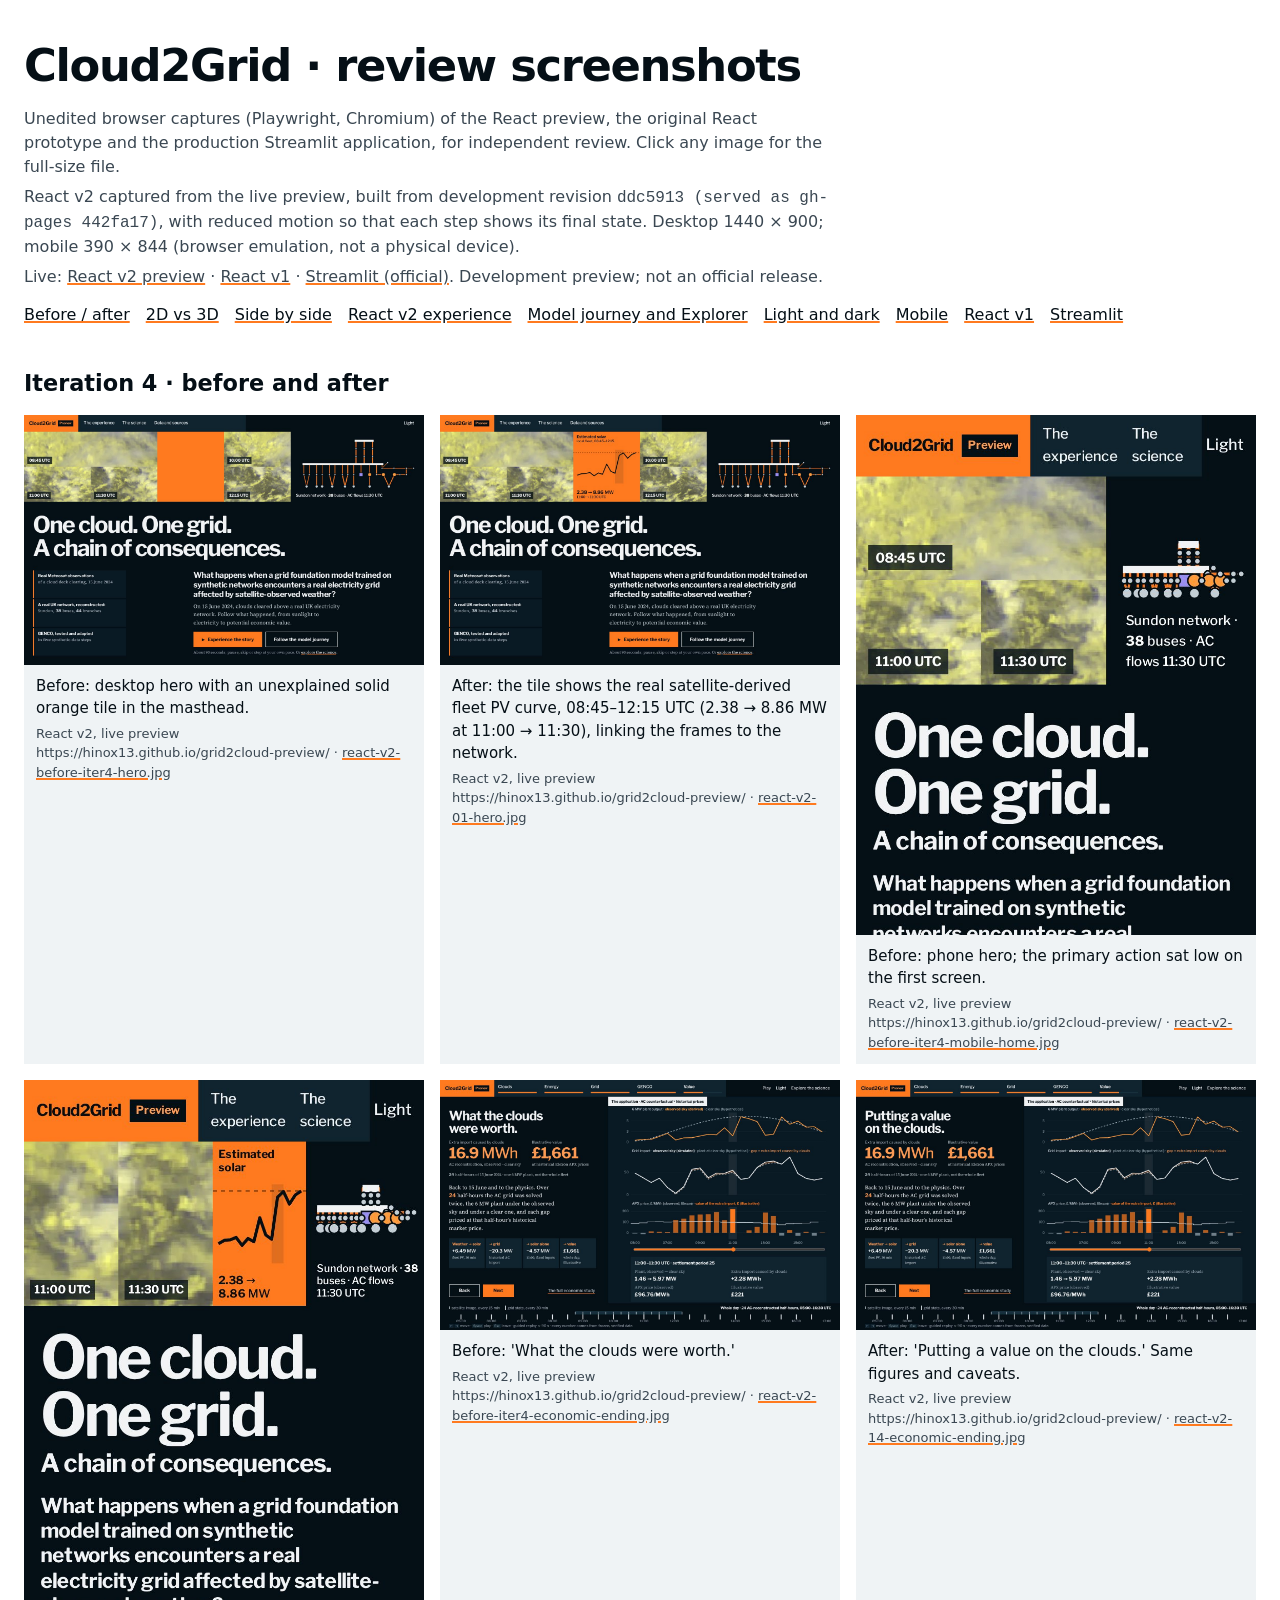
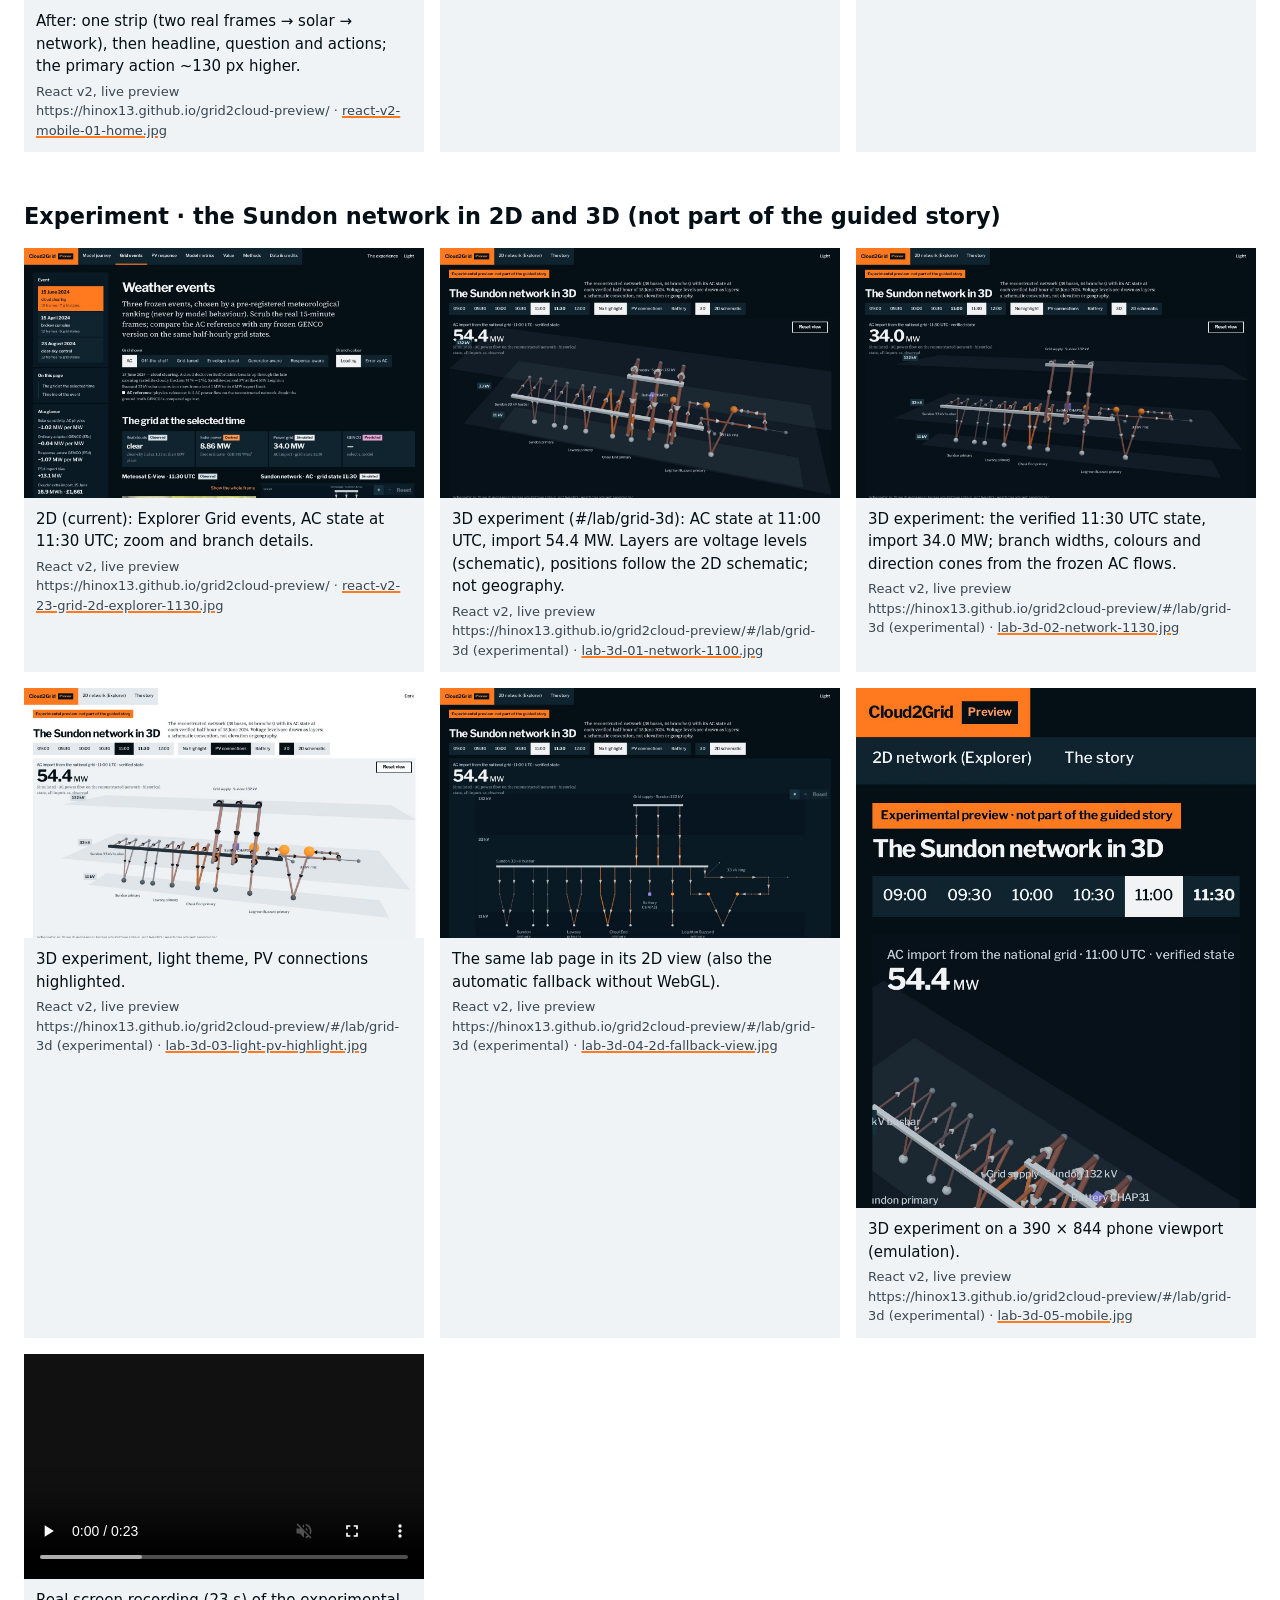
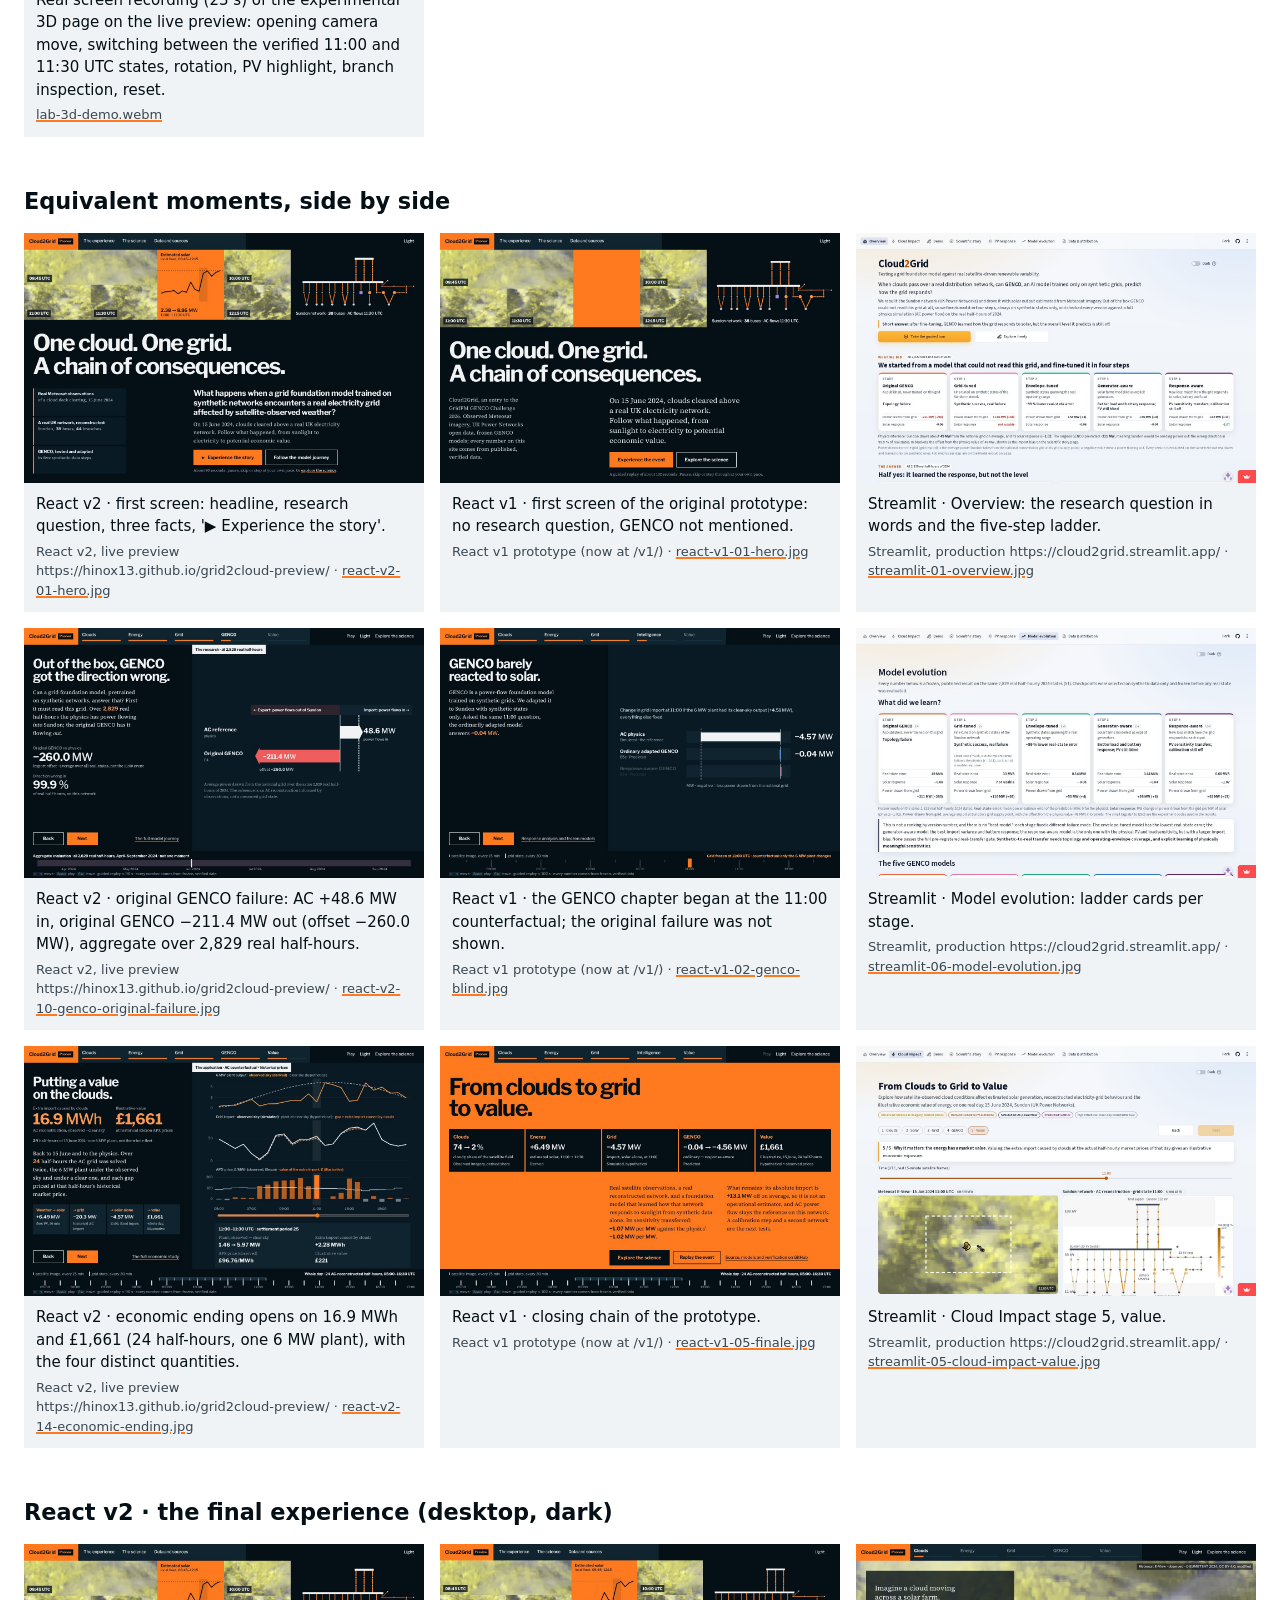
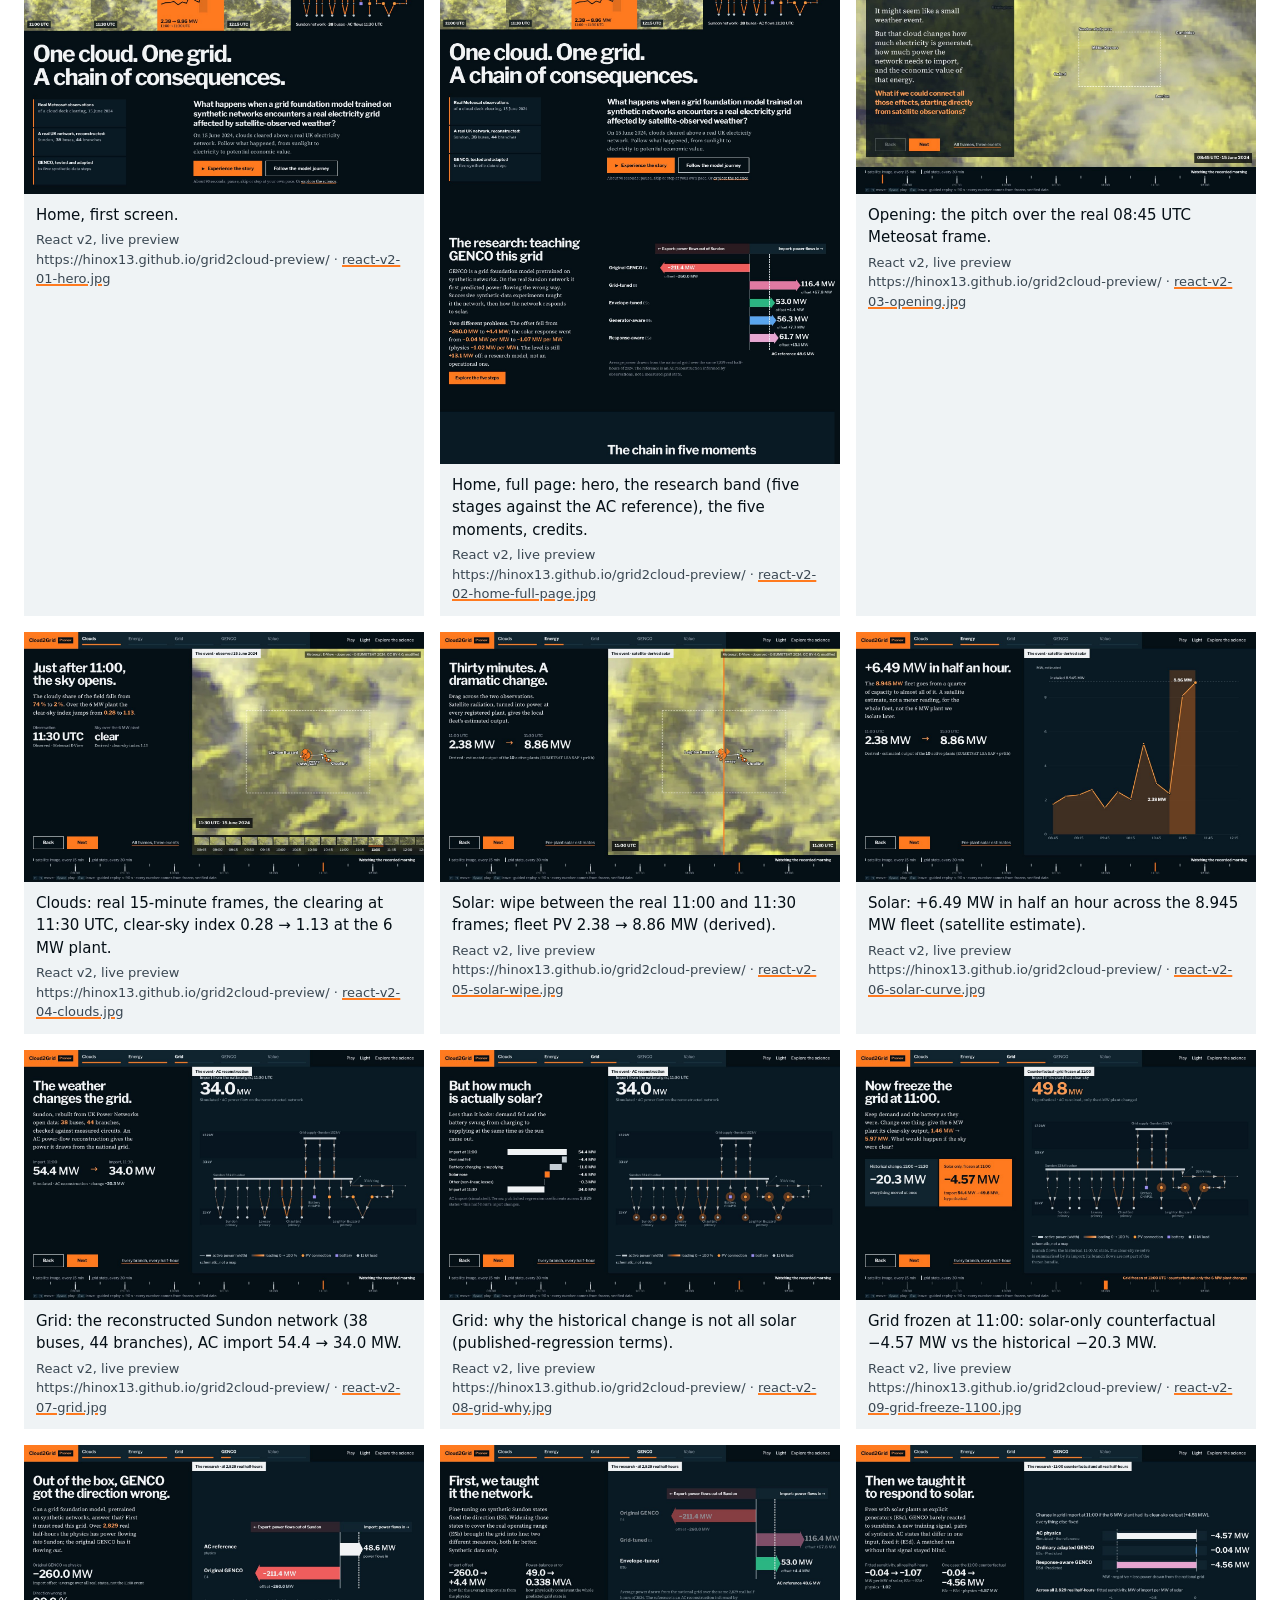
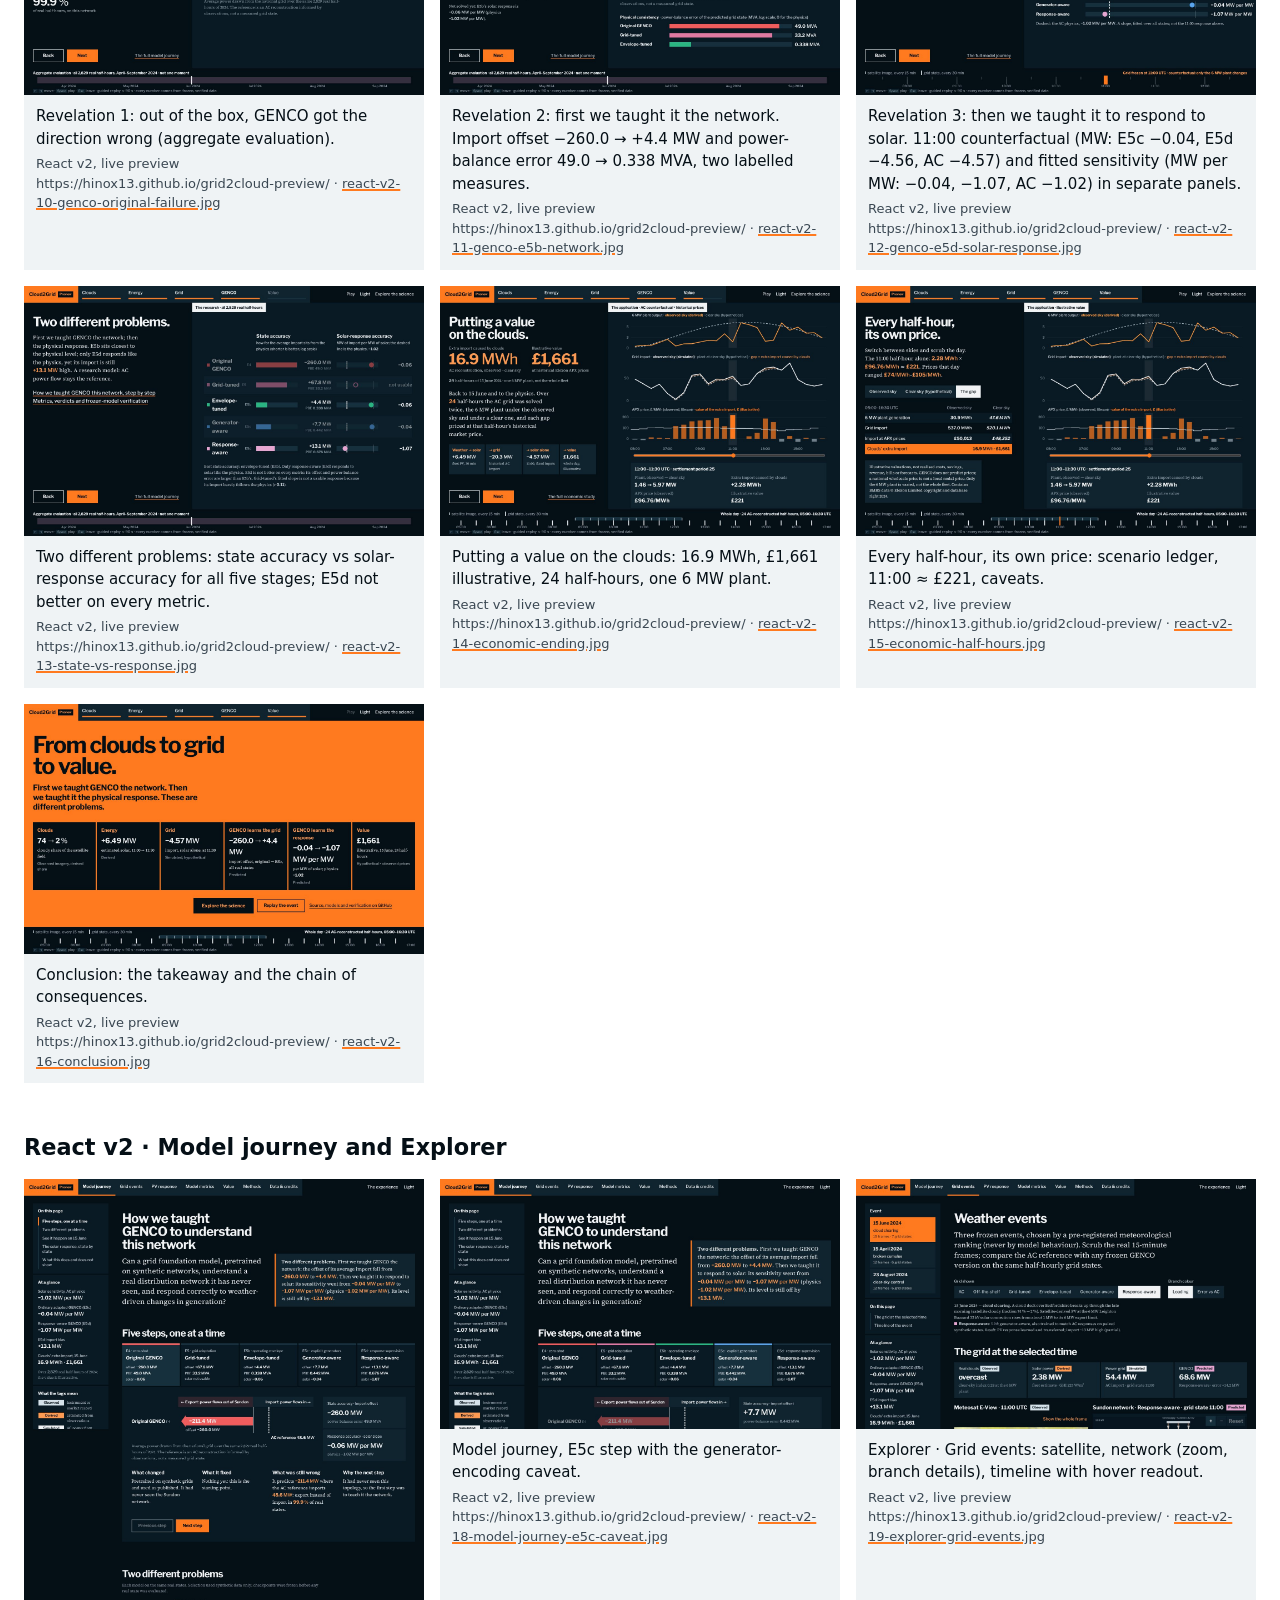
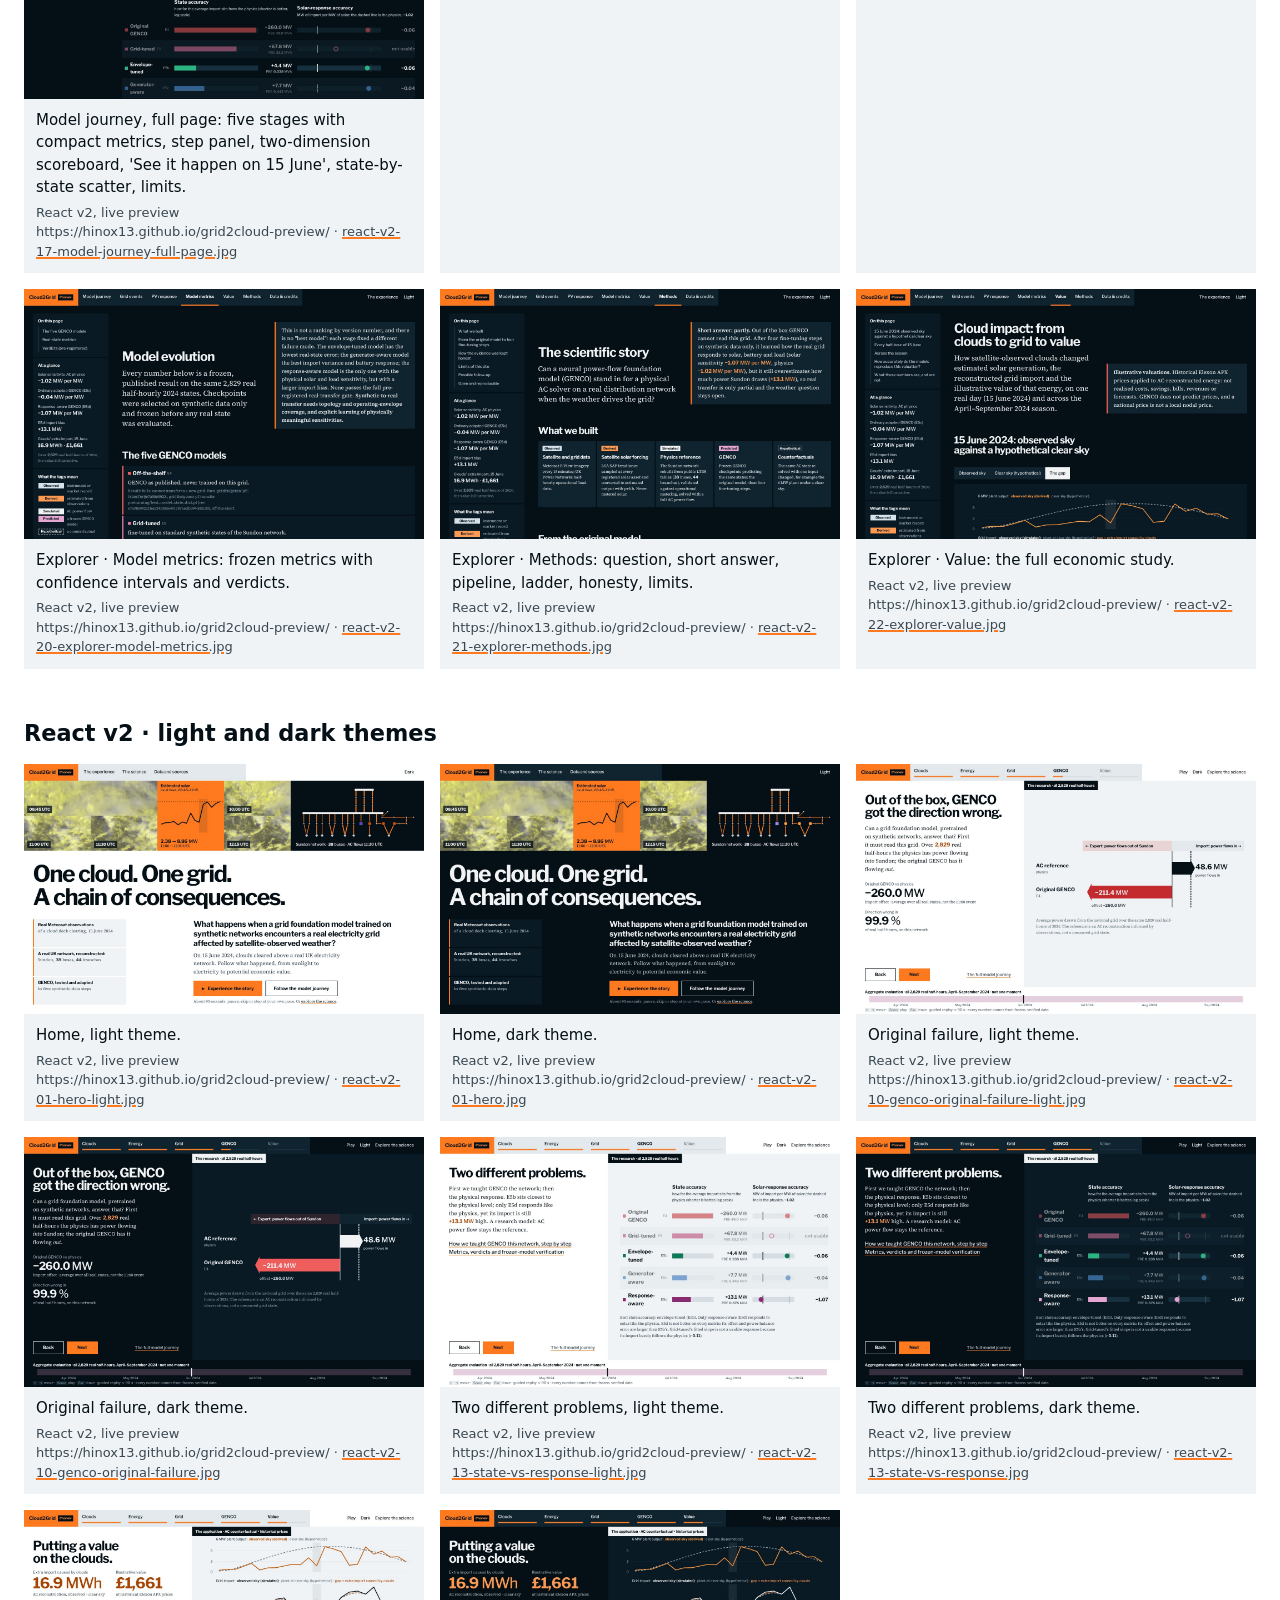
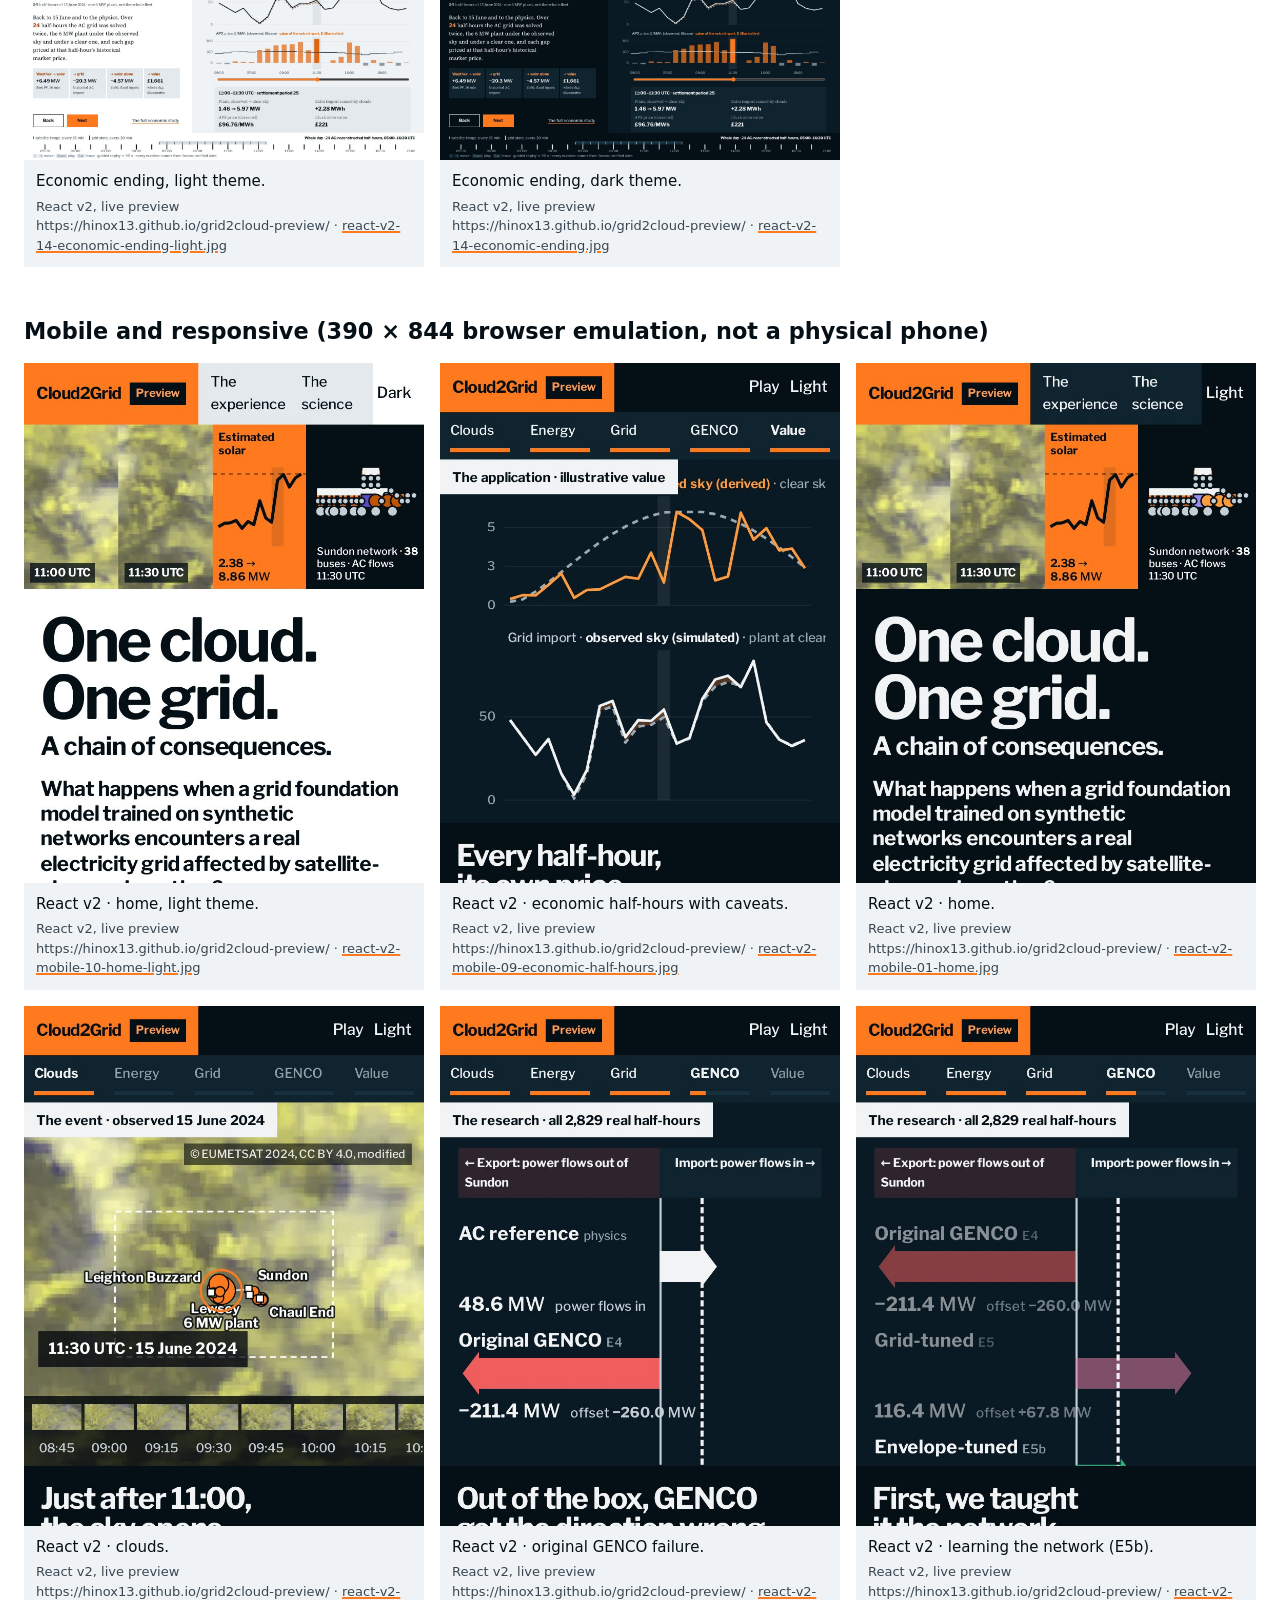
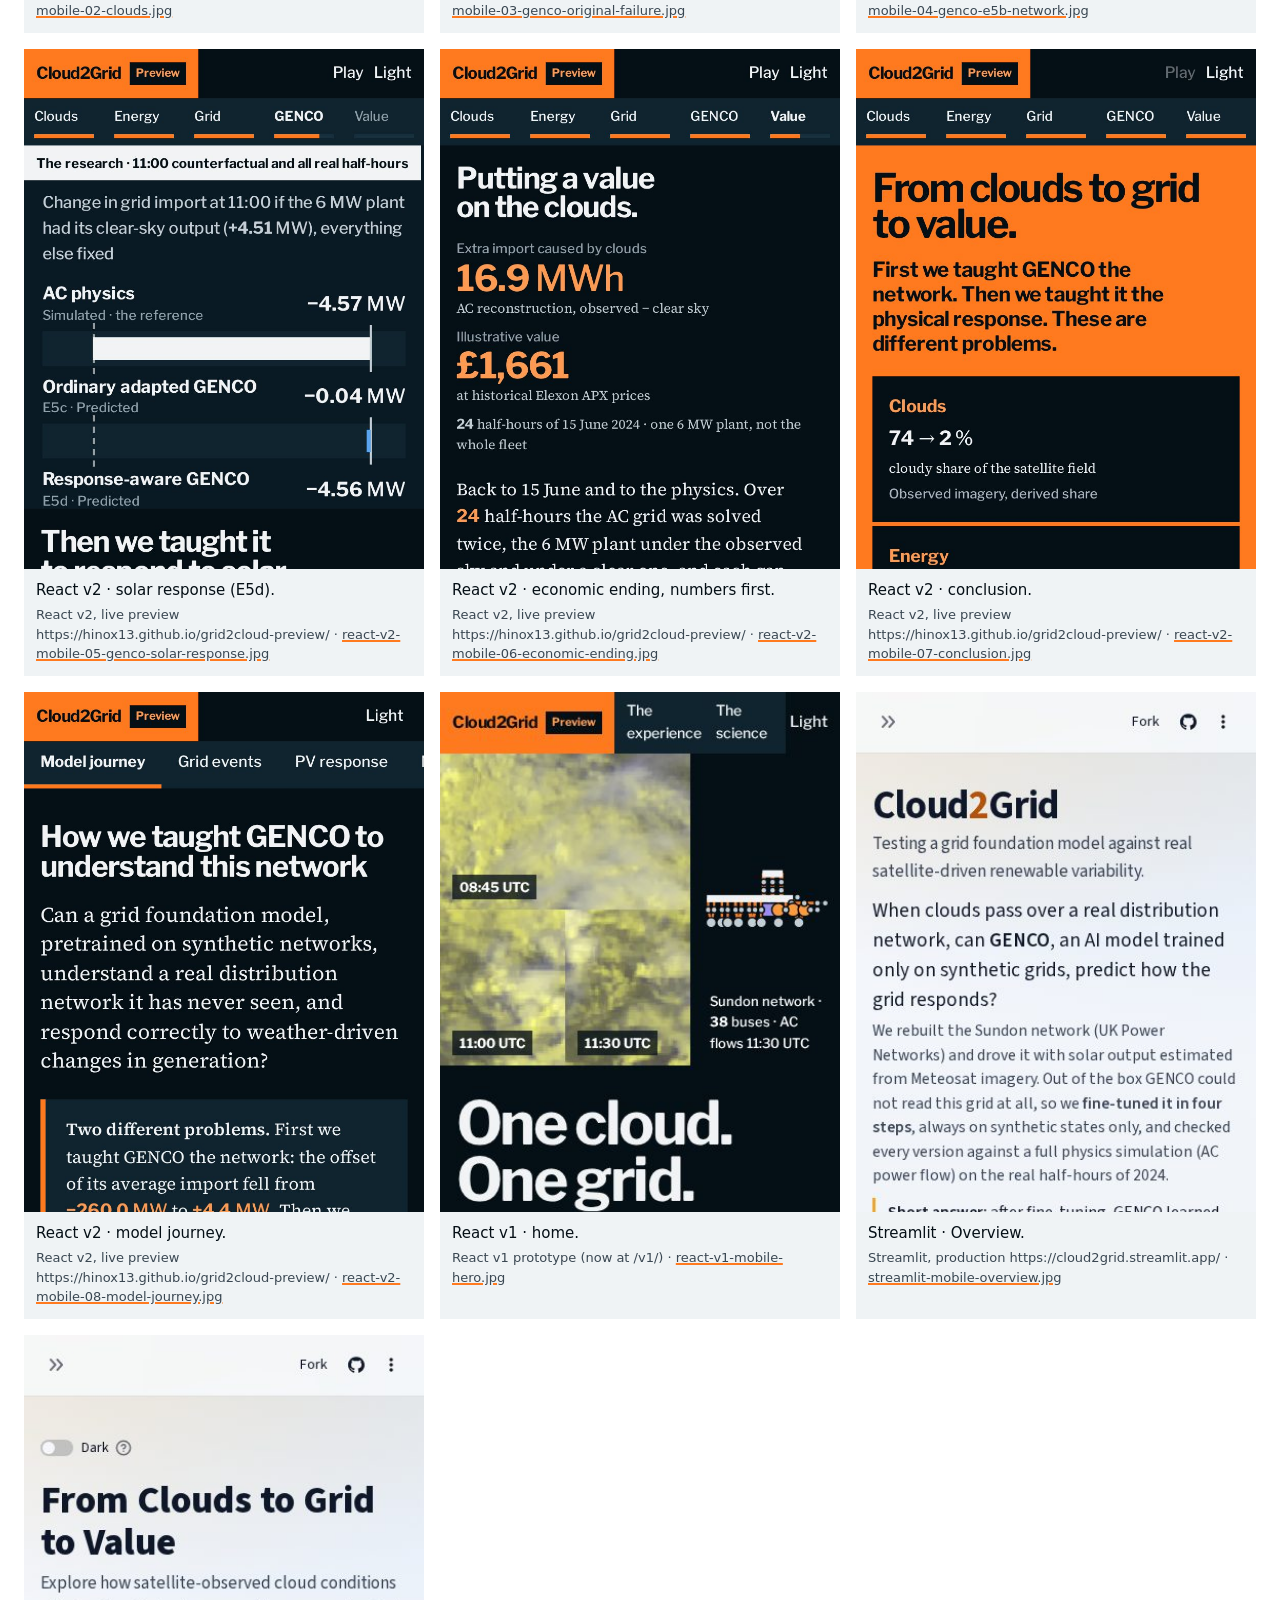
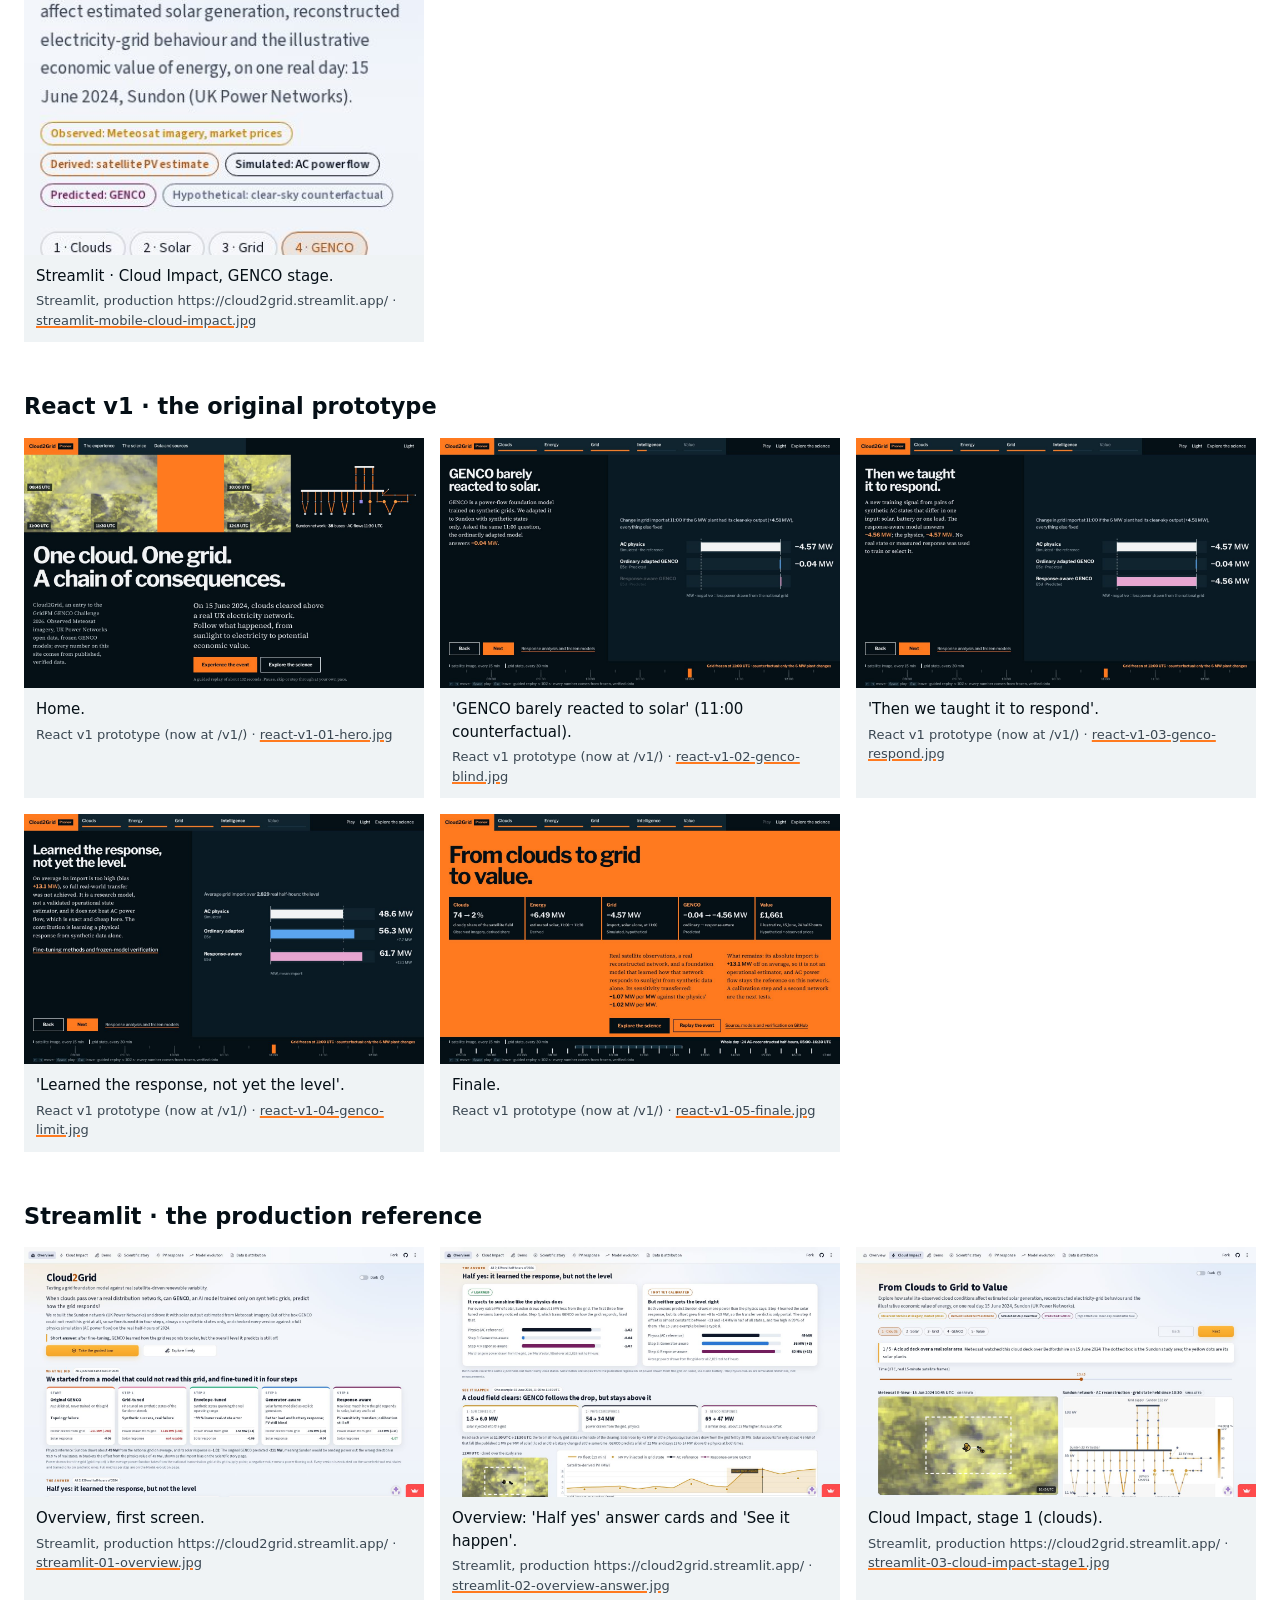
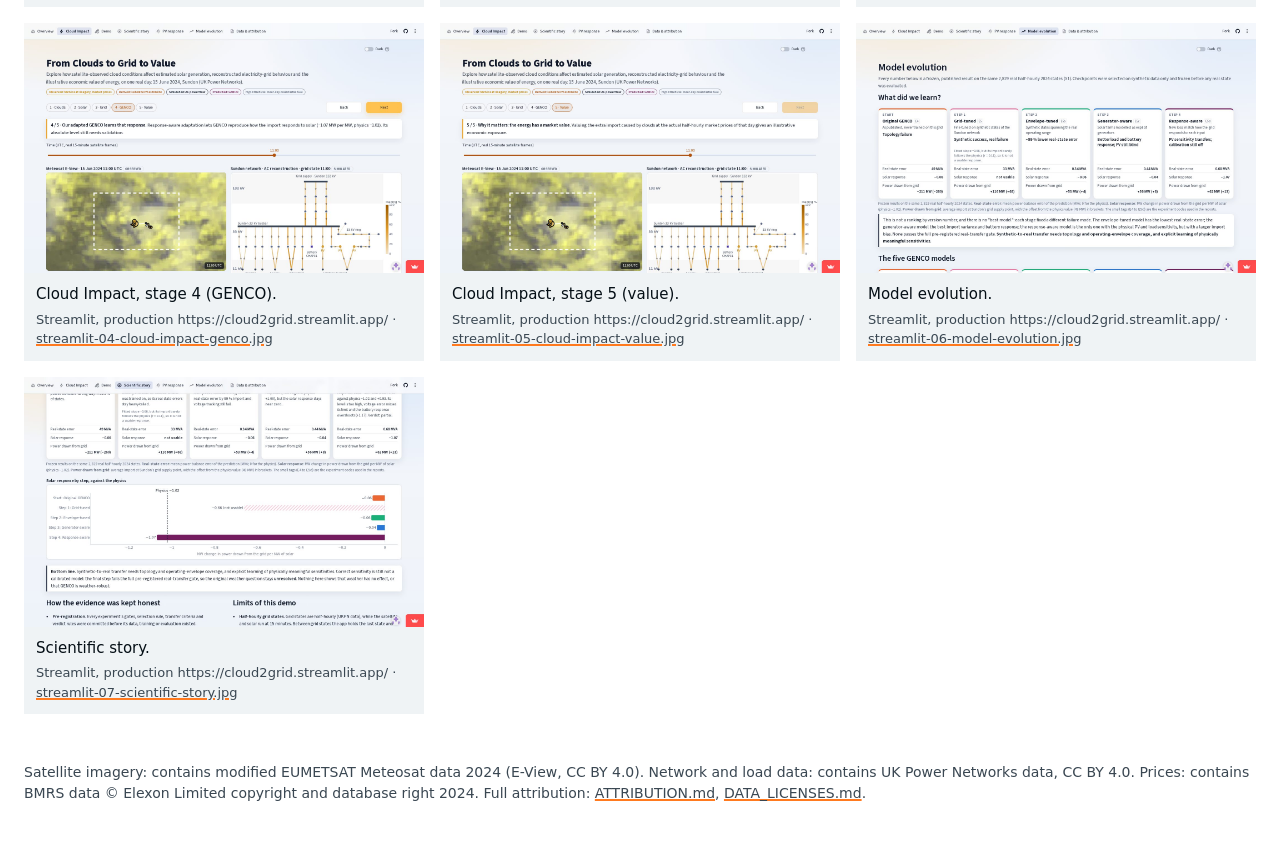
==== commit 3fa7fe9f: "Preview build of the Cloud2Grid React site (dev 0566ae6) Static artifact only: compiled site, frozen" ====
--- a/review-screenshots/index.html
+++ b/review-screenshots/index.html
@@ -32,7 +32,7 @@
 <header>
 <h1>Cloud2Grid · review screenshots</h1>
 <p>Unedited browser captures (Playwright, Chromium) of the React preview, the original React prototype and the production Streamlit application, for independent review. Click any image for the full-size file.</p>
-<p>React v2 captured from the live preview, built from development revision <code>fb2a310 (served as gh-pages c55d04d)</code>, with reduced motion so that each step shows its final state. Desktop 1440 × 900; mobile 390 × 844 (browser emulation, not a physical device).</p>
+<p>React v2 captured from the live preview, built from development revision <code>ddc5913 (served as gh-pages 442fa17)</code>, with reduced motion so that each step shows its final state. Desktop 1440 × 900; mobile 390 × 844 (browser emulation, not a physical device).</p>
 <p>Live: <a href="../">React v2 preview</a> · <a href="../v1/">React v1</a> · <a href="https://cloud2grid.streamlit.app/">Streamlit (official)</a>. Development preview; not an official release.</p>
 <nav><a href="#iter4">Before / after</a><a href="#lab3d">2D vs 3D</a><a href="#compare">Side by side</a><a href="#v2">React v2 experience</a><a href="#journey">Model journey and Explorer</a><a href="#themes">Light and dark</a><a href="#mobile">Mobile</a><a href="#v1">React v1</a><a href="#streamlit">Streamlit</a></nav>
 </header>
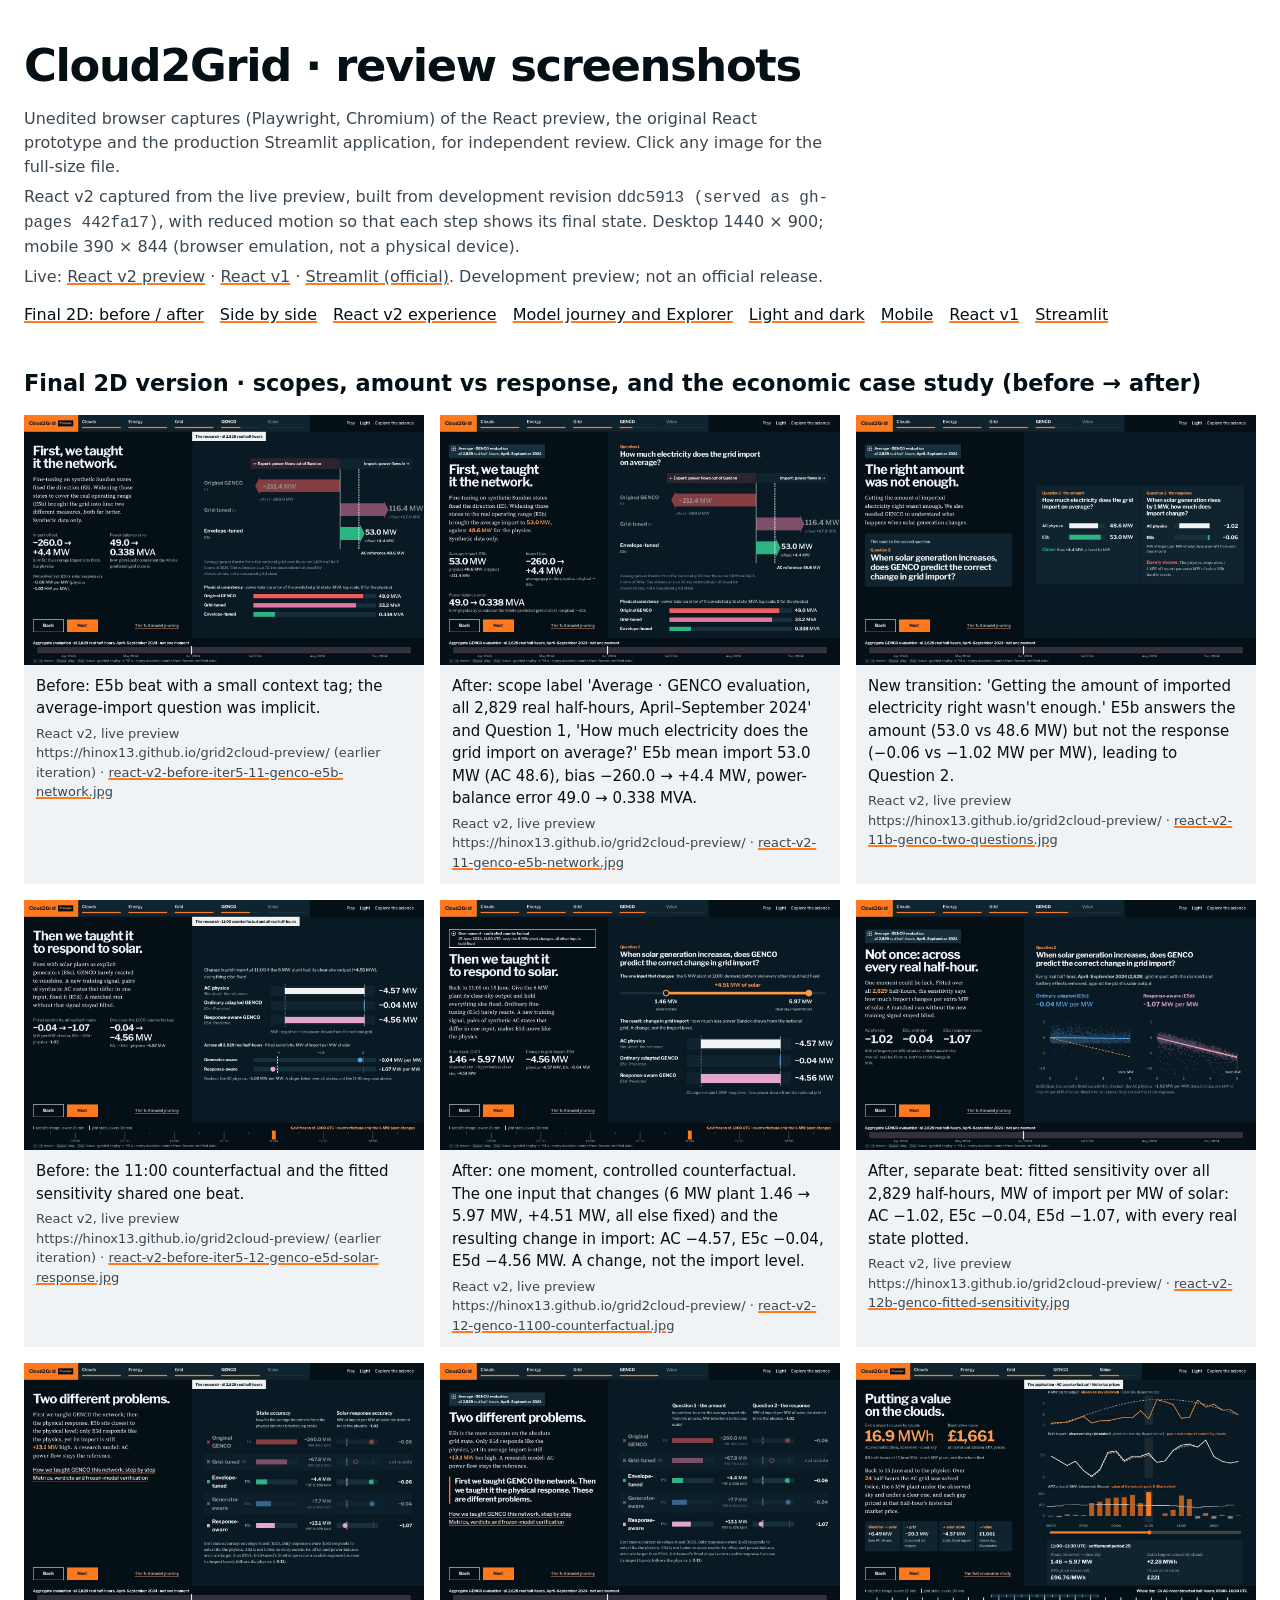
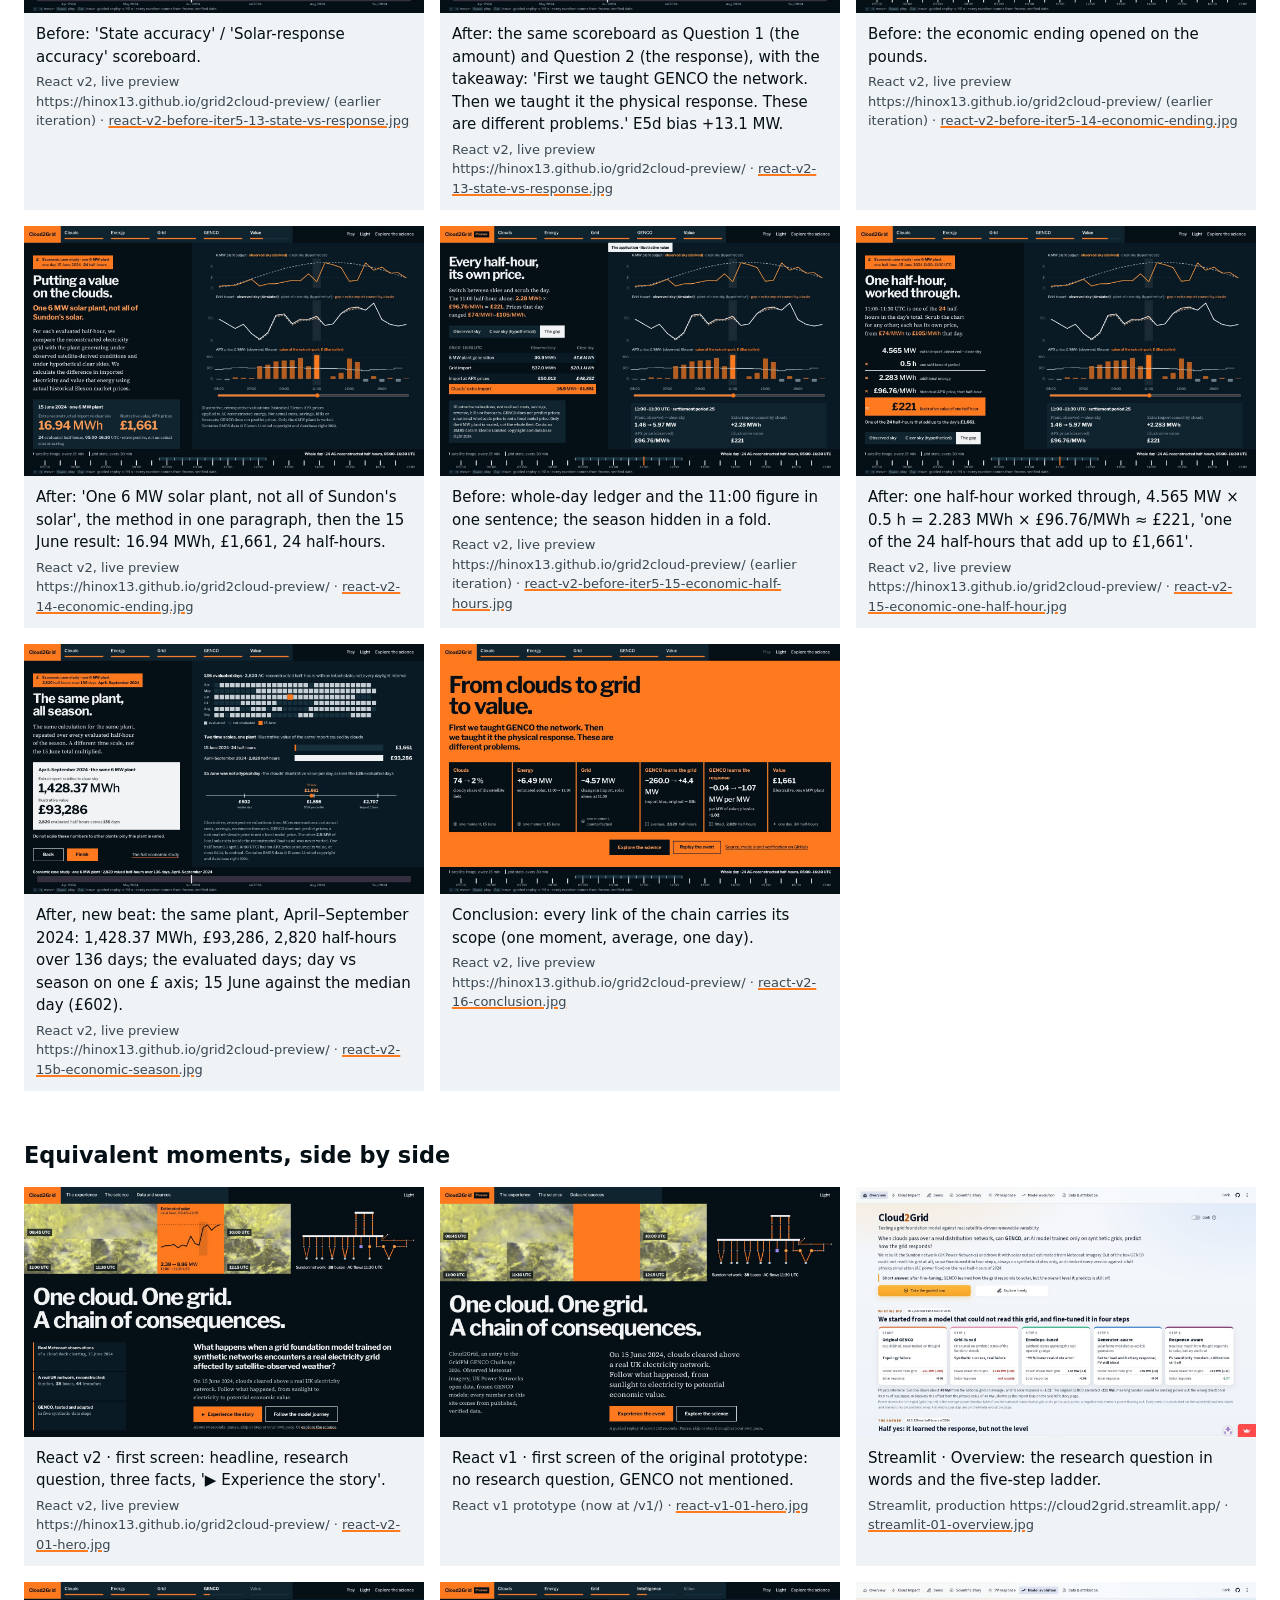
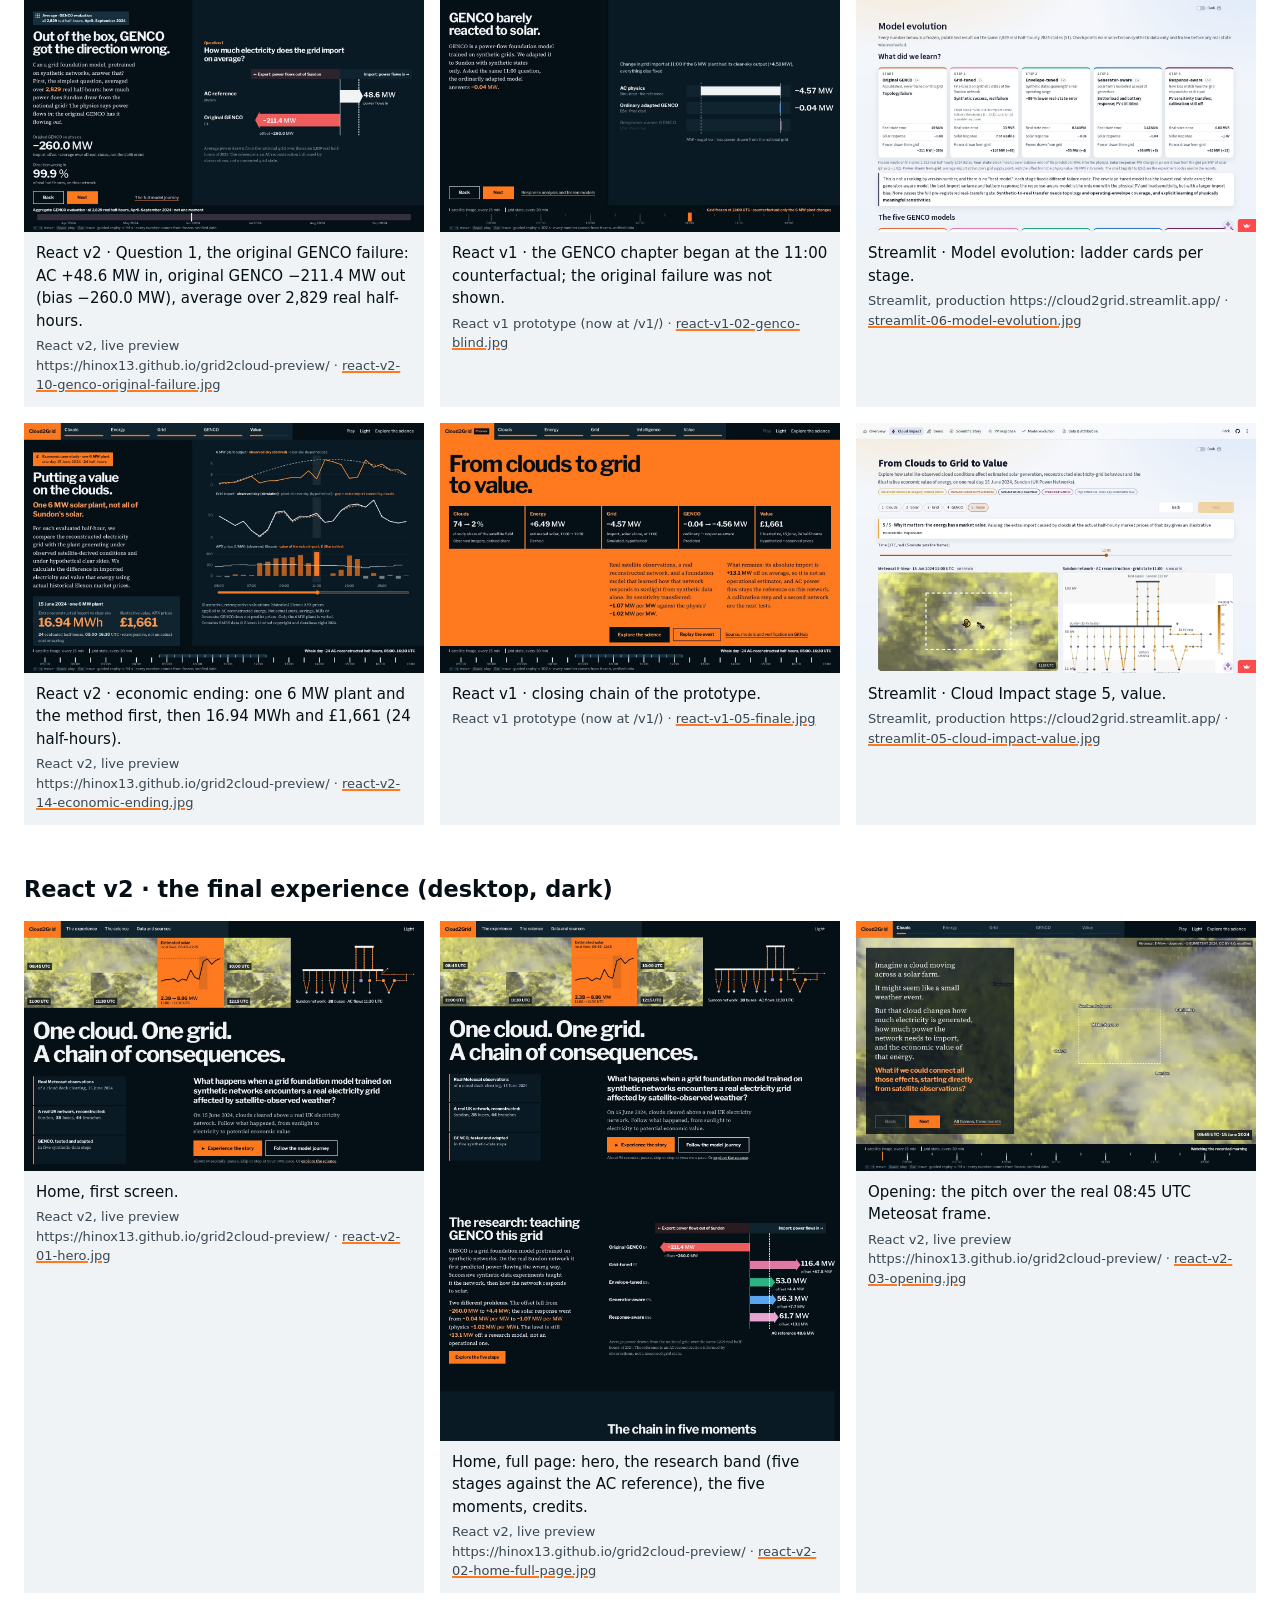
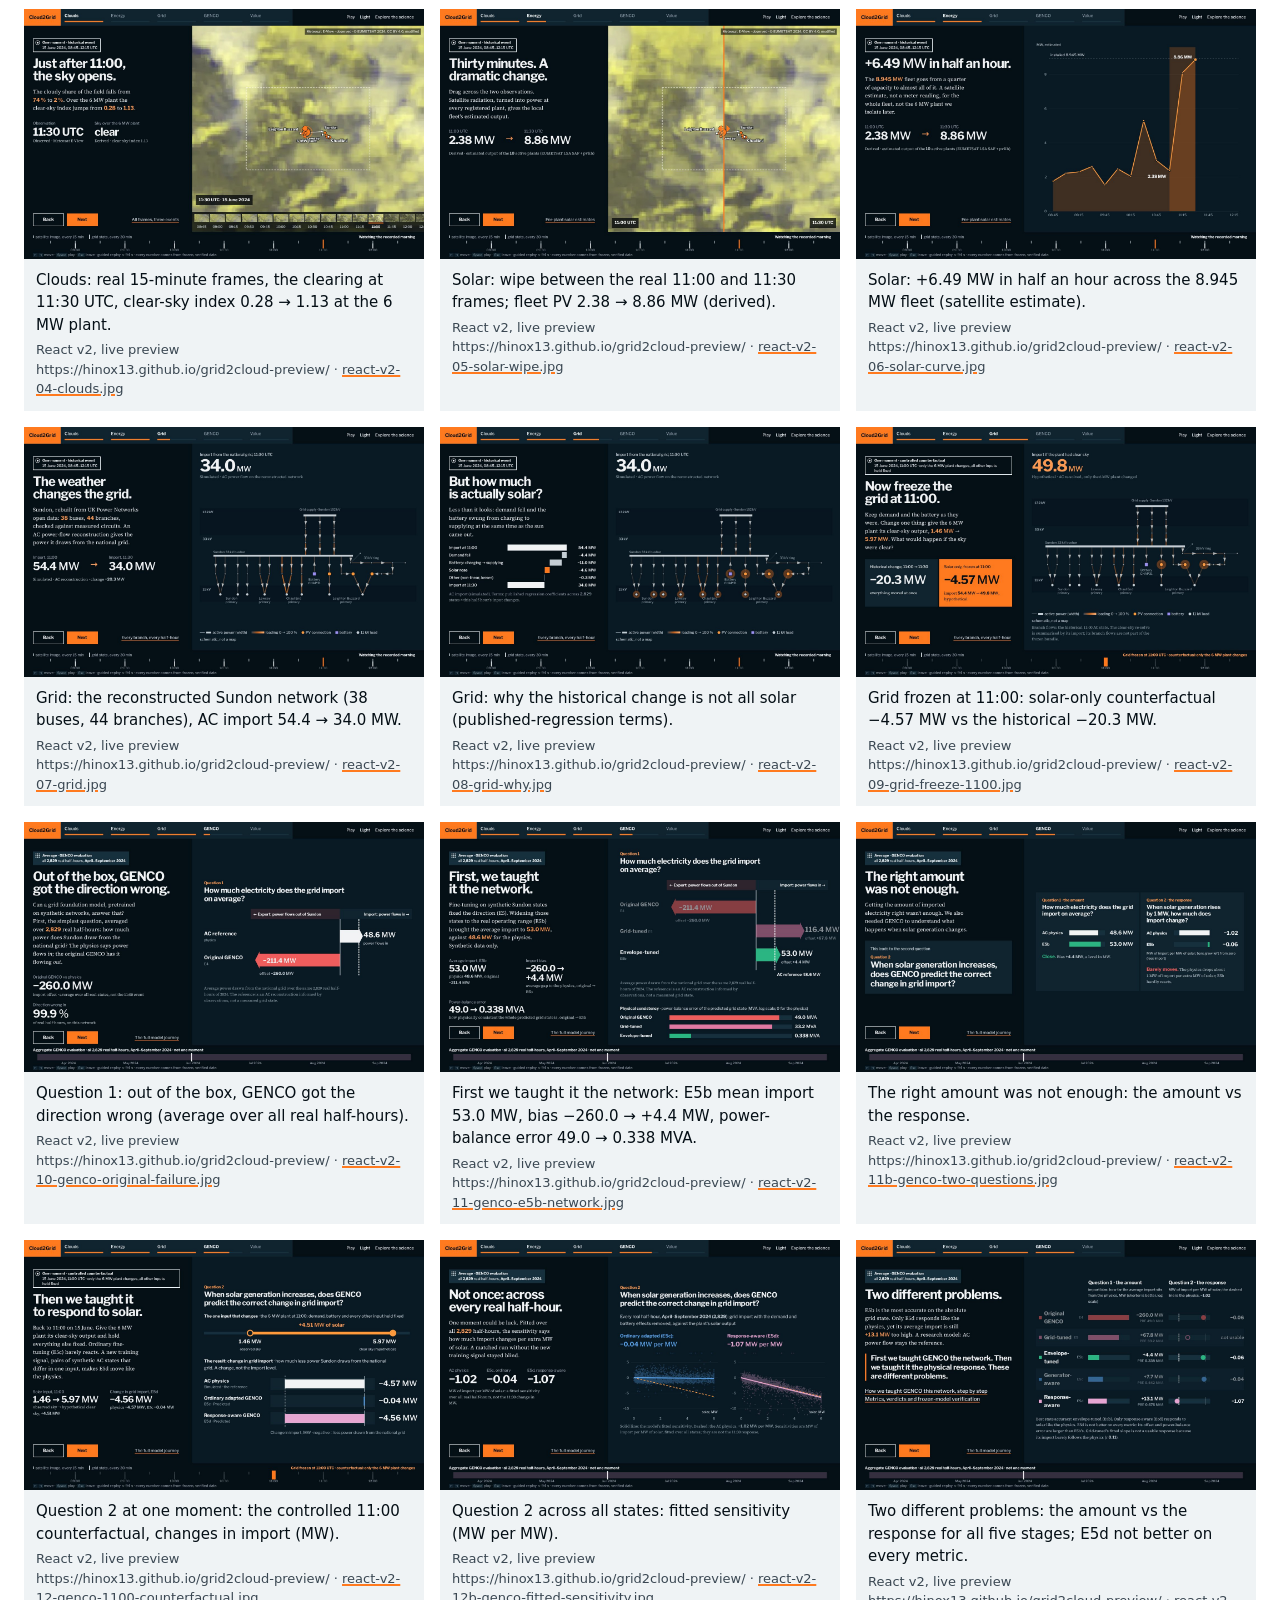
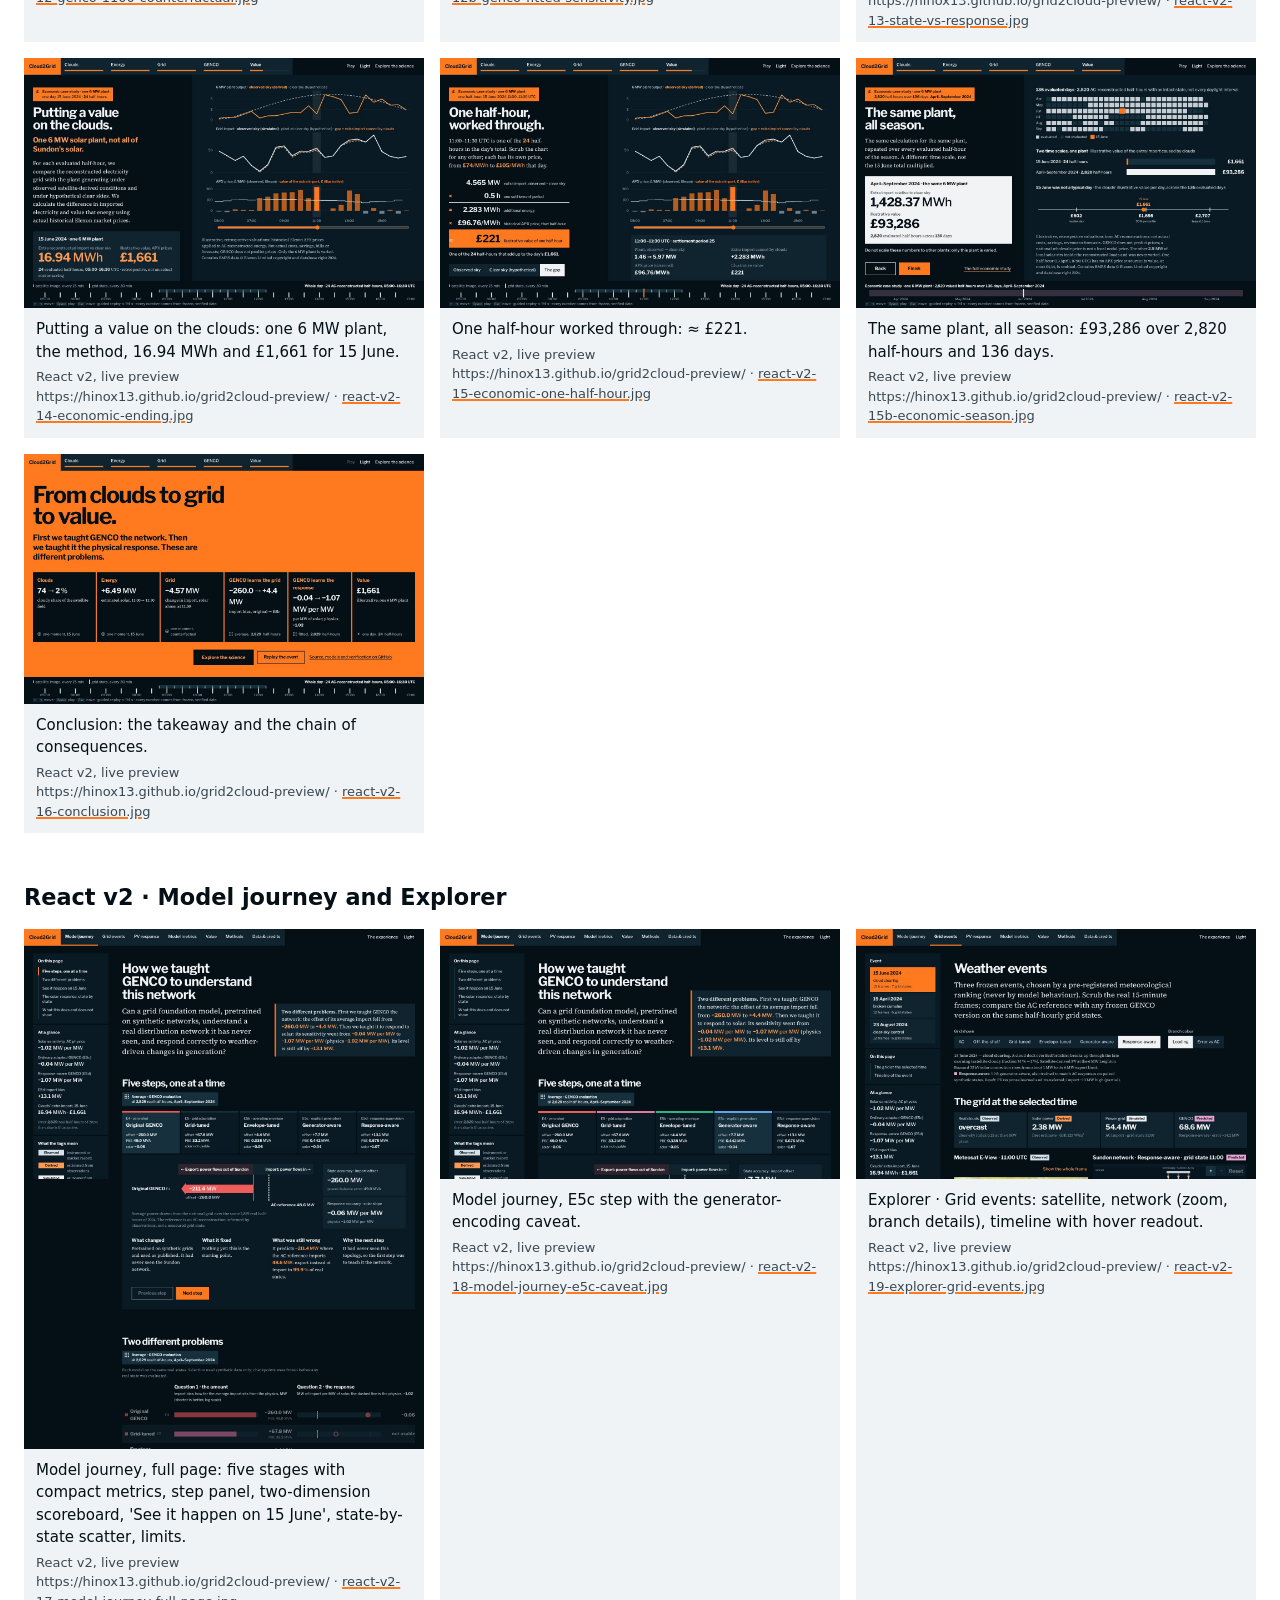
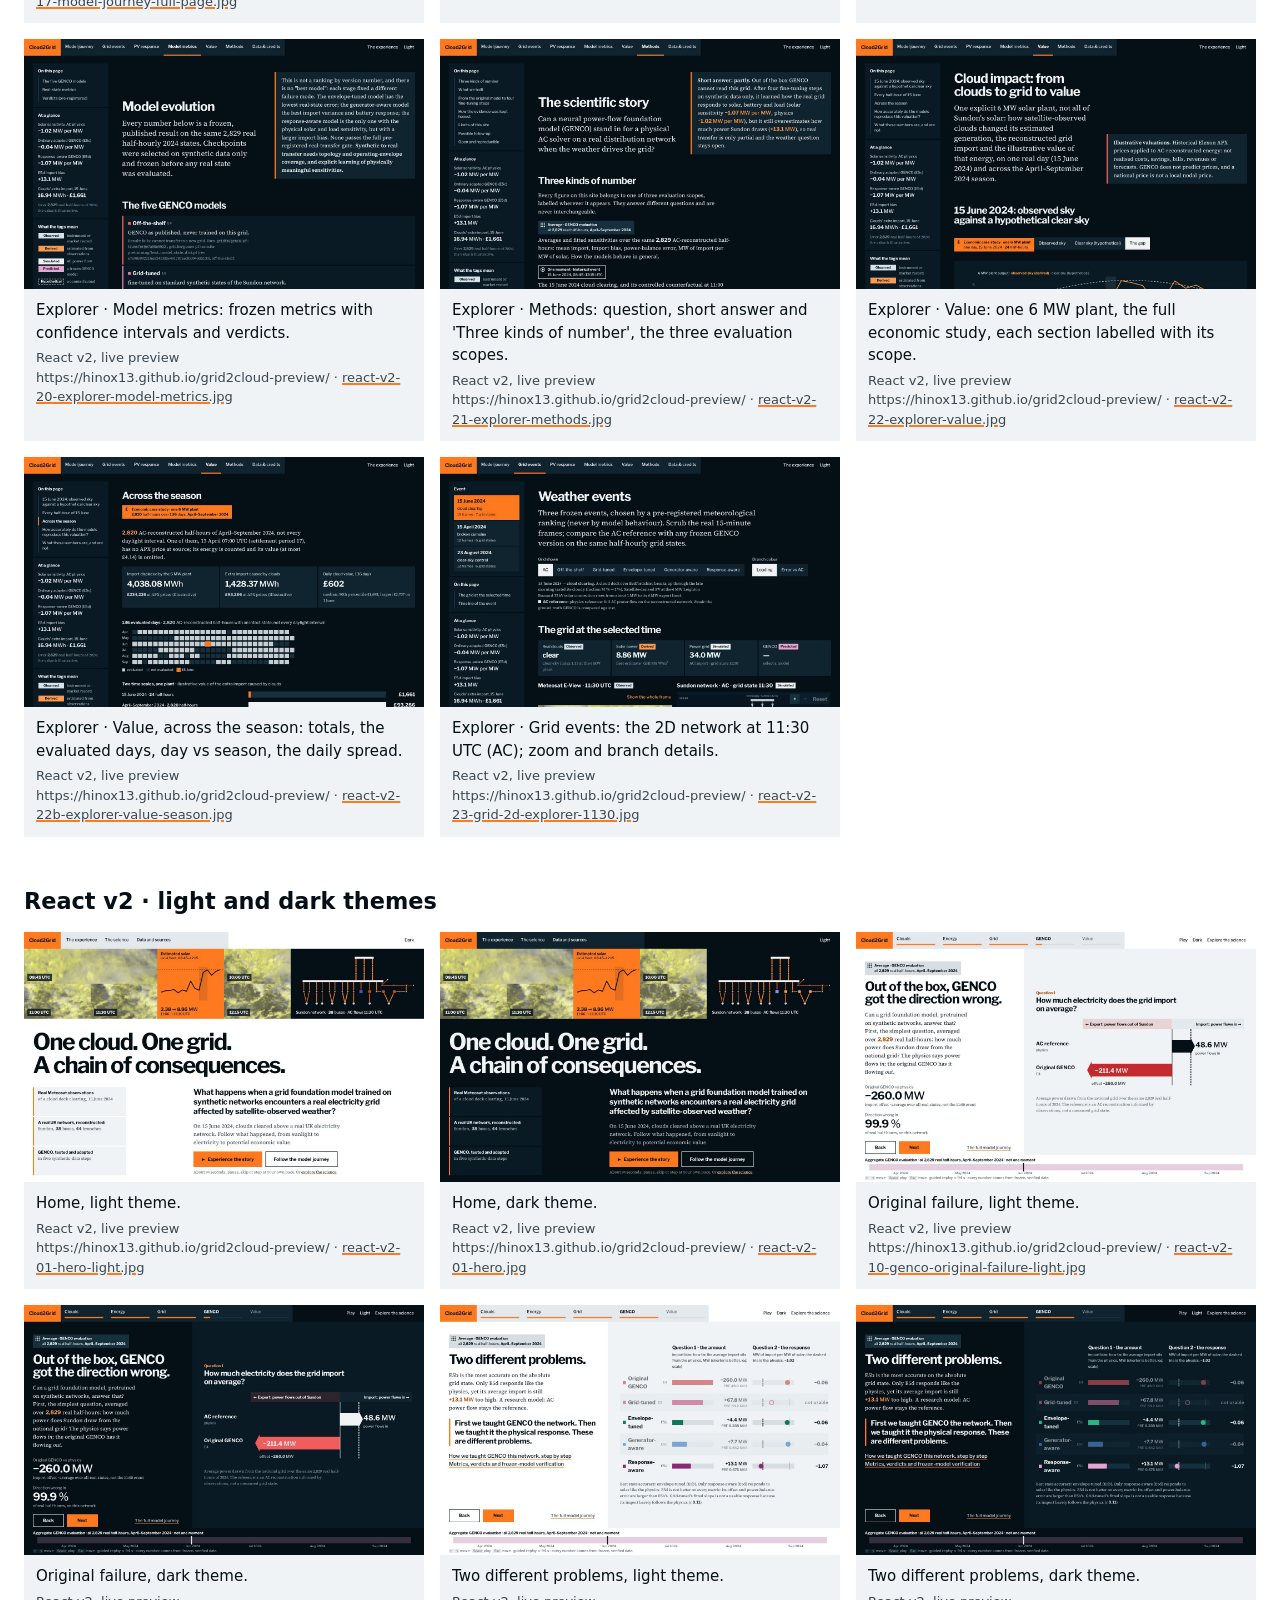
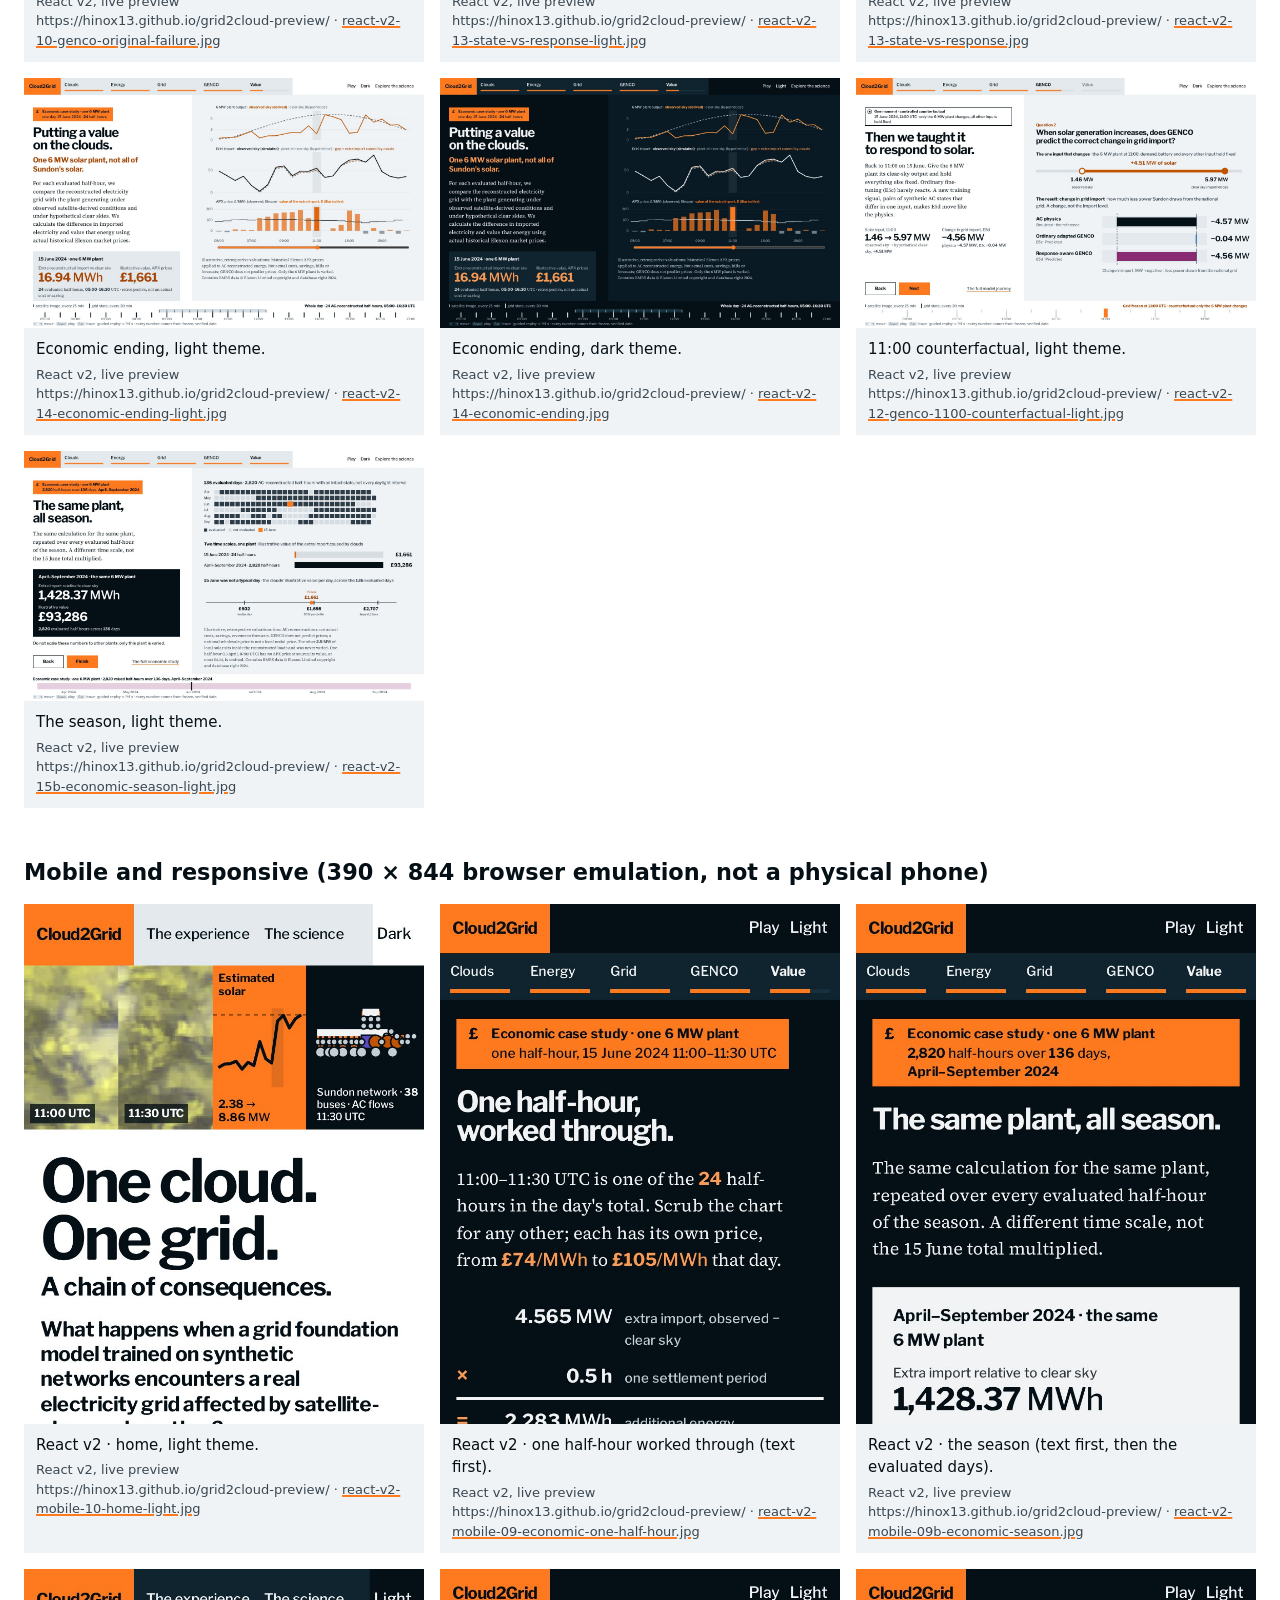
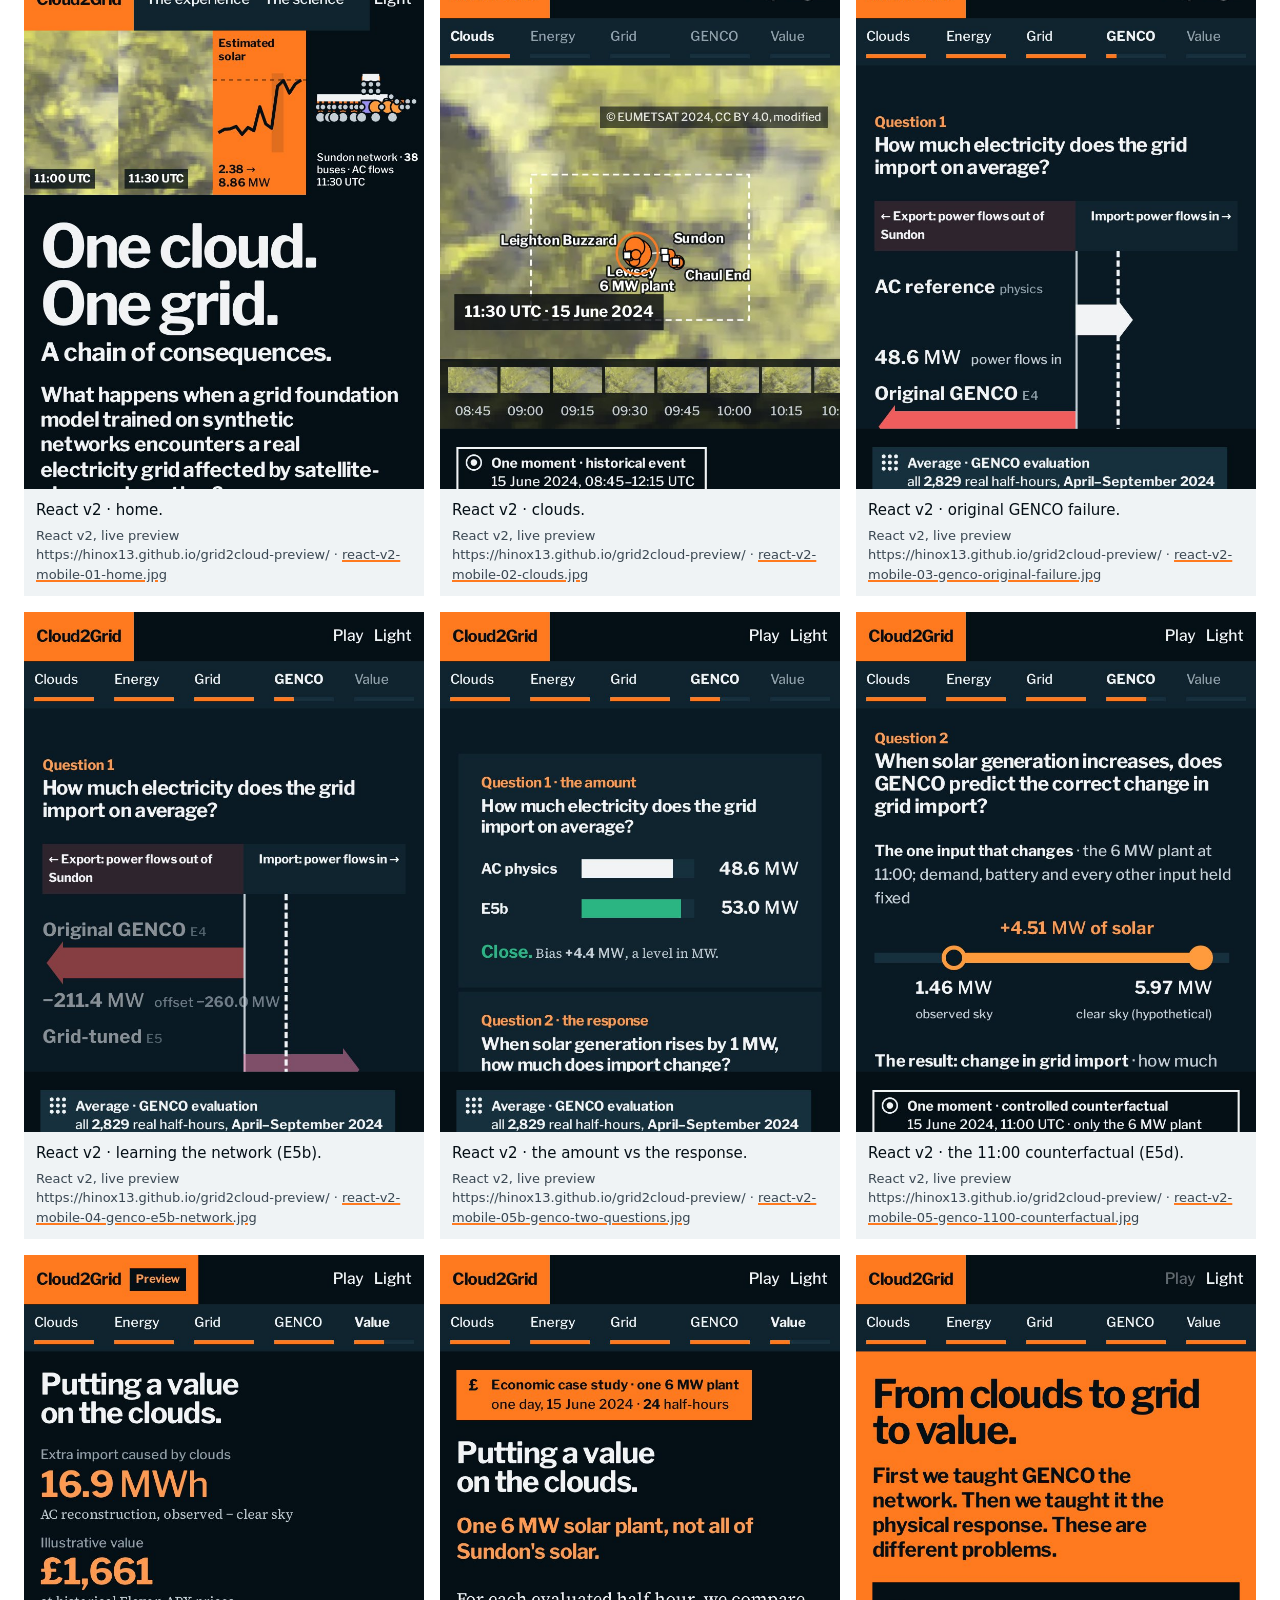
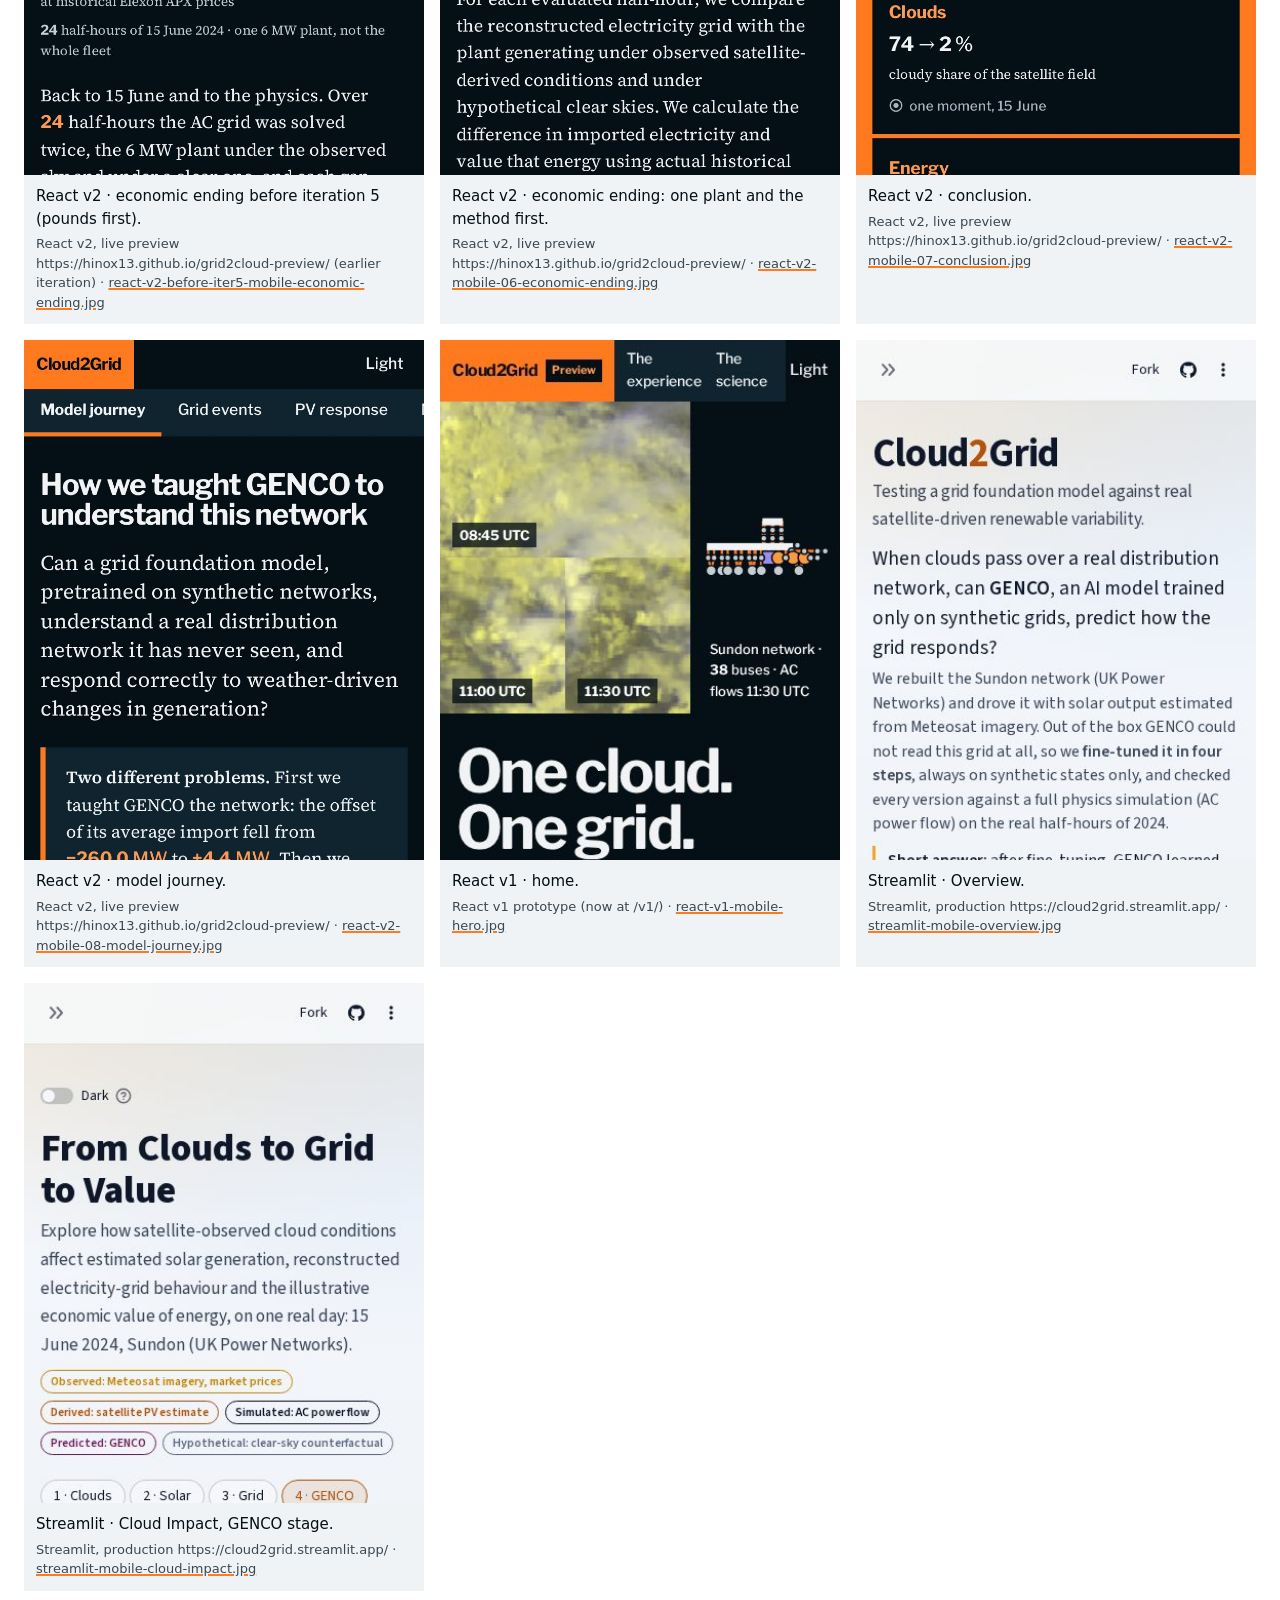
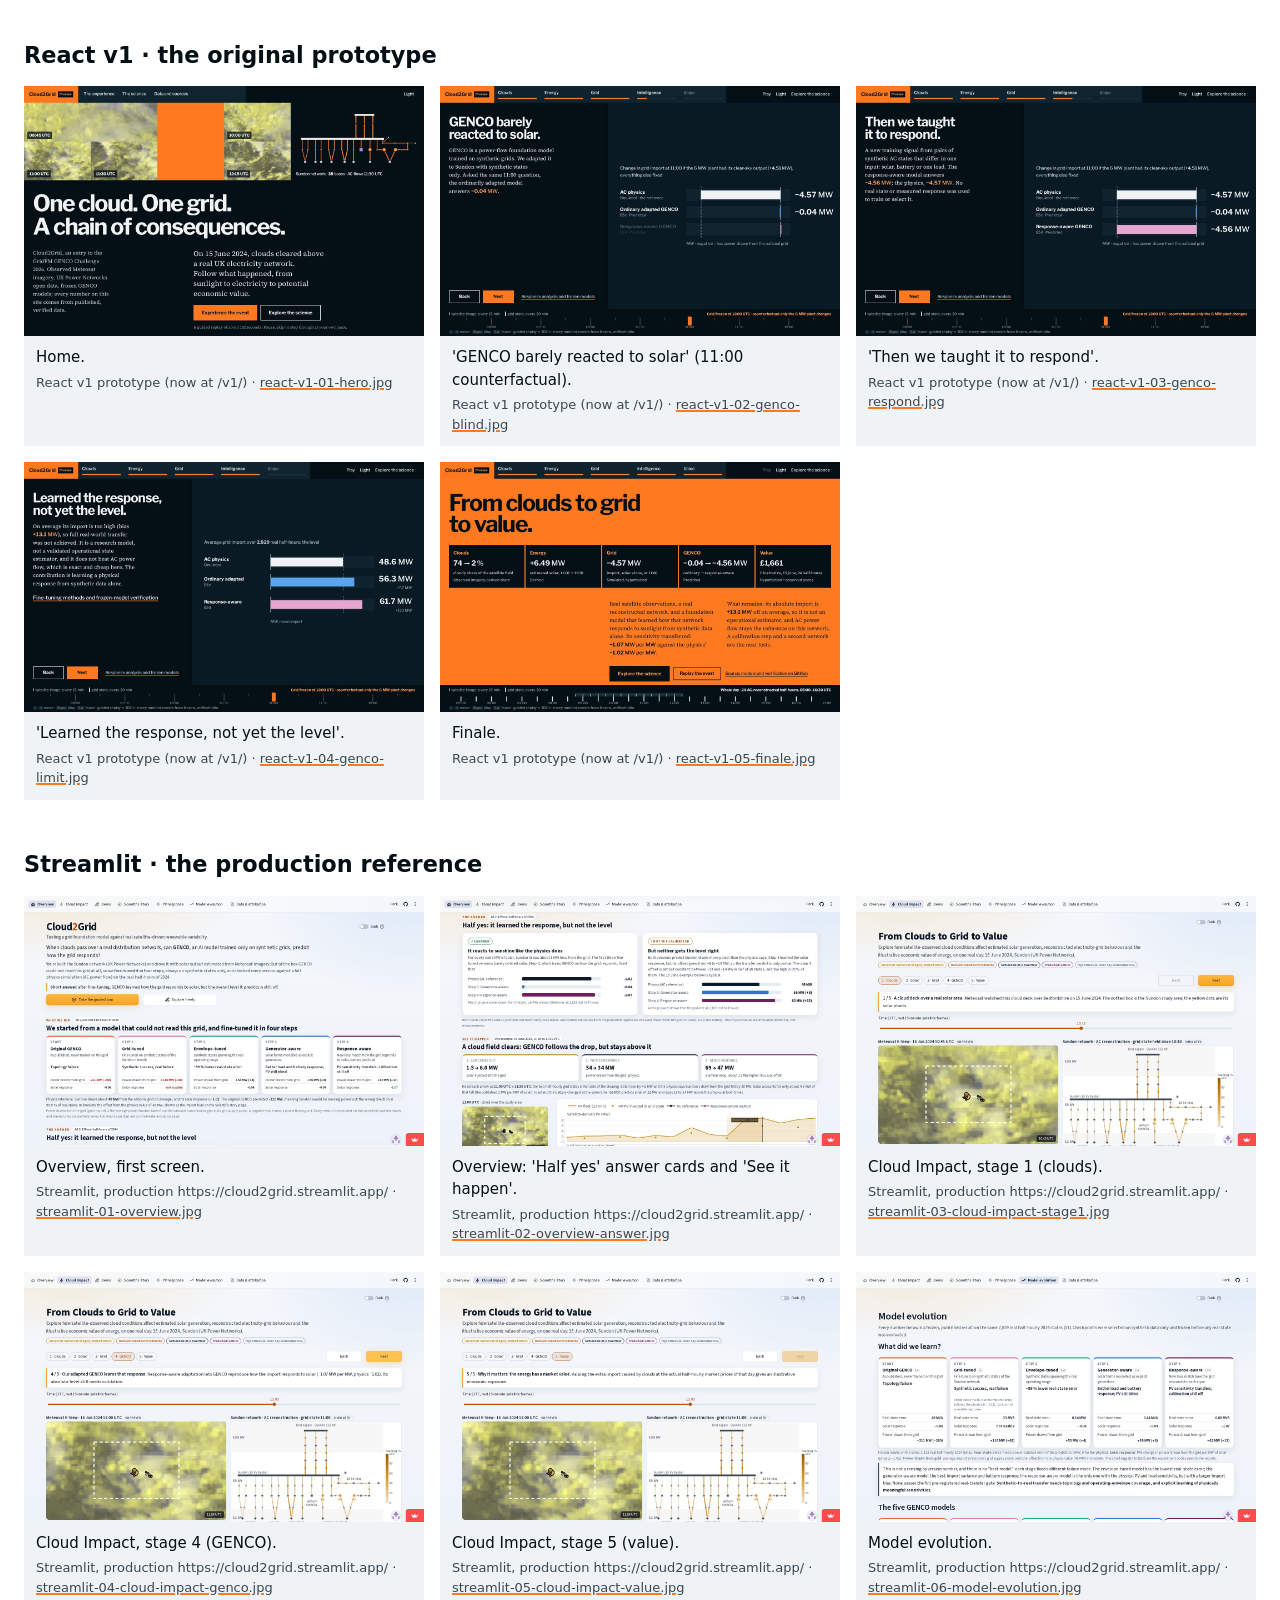
==== commit f826c69f: "Preview build of the Cloud2Grid React site (dev 62959a7) Static artifact only: compiled site, frozen" ====
--- a/review-screenshots/index.html
+++ b/review-screenshots/index.html
@@ -21,7 +21,6 @@
 .grid.compare { grid-template-columns: repeat(3, 1fr); }
 @media (max-width: 900px) { .grid.compare { grid-template-columns: 1fr; } }
 figure { margin:0; background: var(--tile); }
-figure video { display:block; width:100%; height:auto; background:#000; }
 figure img { display:block; width:100%; height:auto; max-height: 520px; object-fit: cover; object-position: top; }
 figcaption { padding: 10px 12px 12px; font-size: 0.9375rem; }
 figcaption span { display:block; margin-top: 4px; font-size: 0.8125rem; color: var(--ink2); word-break: break-word; }
@@ -34,9 +33,9 @@
 <p>Unedited browser captures (Playwright, Chromium) of the React preview, the original React prototype and the production Streamlit application, for independent review. Click any image for the full-size file.</p>
 <p>React v2 captured from the live preview, built from development revision <code>ddc5913 (served as gh-pages 442fa17)</code>, with reduced motion so that each step shows its final state. Desktop 1440 × 900; mobile 390 × 844 (browser emulation, not a physical device).</p>
 <p>Live: <a href="../">React v2 preview</a> · <a href="../v1/">React v1</a> · <a href="https://cloud2grid.streamlit.app/">Streamlit (official)</a>. Development preview; not an official release.</p>
-<nav><a href="#iter4">Before / after</a><a href="#lab3d">2D vs 3D</a><a href="#compare">Side by side</a><a href="#v2">React v2 experience</a><a href="#journey">Model journey and Explorer</a><a href="#themes">Light and dark</a><a href="#mobile">Mobile</a><a href="#v1">React v1</a><a href="#streamlit">Streamlit</a></nav>
+<nav><a href="#iter5">Final 2D: before / after</a><a href="#compare">Side by side</a><a href="#v2">React v2 experience</a><a href="#journey">Model journey and Explorer</a><a href="#themes">Light and dark</a><a href="#mobile">Mobile</a><a href="#v1">React v1</a><a href="#streamlit">Streamlit</a></nav>
 </header>
-<section id="iter4"><h2>Iteration 4 · before and after</h2><div class="grid"><figure><a href="react-v2-before-iter4-hero.jpg"><img src="react-v2-before-iter4-hero.jpg" alt="Before: desktop hero with an unexplained solid orange tile in the masthead." loading="lazy"></a><figcaption>Before: desktop hero with an unexplained solid orange tile in the masthead.<span>React v2, live preview https://hinox13.github.io/grid2cloud-preview/ · <a href="react-v2-before-iter4-hero.jpg">react-v2-before-iter4-hero.jpg</a></span></figcaption></figure><figure><a href="react-v2-01-hero.jpg"><img src="react-v2-01-hero.jpg" alt="After: the tile shows the real satellite-derived fleet PV curve, 08:45–12:15 UTC (2.38 → 8.86 MW at 11:00 → 11:30), linking the frames to the network." loading="lazy"></a><figcaption>After: the tile shows the real satellite-derived fleet PV curve, 08:45–12:15 UTC (2.38 → 8.86 MW at 11:00 → 11:30), linking the frames to the network.<span>React v2, live preview https://hinox13.github.io/grid2cloud-preview/ · <a href="react-v2-01-hero.jpg">react-v2-01-hero.jpg</a></span></figcaption></figure><figure><a href="react-v2-before-iter4-mobile-home.jpg"><img src="react-v2-before-iter4-mobile-home.jpg" alt="Before: phone hero; the primary action sat low on the first screen." loading="lazy"></a><figcaption>Before: phone hero; the primary action sat low on the first screen.<span>React v2, live preview https://hinox13.github.io/grid2cloud-preview/ · <a href="react-v2-before-iter4-mobile-home.jpg">react-v2-before-iter4-mobile-home.jpg</a></span></figcaption></figure><figure><a href="react-v2-mobile-01-home.jpg"><img src="react-v2-mobile-01-home.jpg" alt="After: one strip (two real frames → solar → network), then headline, question and actions; the primary action ~130 px higher." loading="lazy"></a><figcaption>After: one strip (two real frames → solar → network), then headline, question and actions; the primary action ~130 px higher.<span>React v2, live preview https://hinox13.github.io/grid2cloud-preview/ · <a href="react-v2-mobile-01-home.jpg">react-v2-mobile-01-home.jpg</a></span></figcaption></figure><figure><a href="react-v2-before-iter4-economic-ending.jpg"><img src="react-v2-before-iter4-economic-ending.jpg" alt="Before: &#x27;What the clouds were worth.&#x27;" loading="lazy"></a><figcaption>Before: &#x27;What the clouds were worth.&#x27;<span>React v2, live preview https://hinox13.github.io/grid2cloud-preview/ · <a href="react-v2-before-iter4-economic-ending.jpg">react-v2-before-iter4-economic-ending.jpg</a></span></figcaption></figure><figure><a href="react-v2-14-economic-ending.jpg"><img src="react-v2-14-economic-ending.jpg" alt="After: &#x27;Putting a value on the clouds.&#x27; Same figures and caveats." loading="lazy"></a><figcaption>After: &#x27;Putting a value on the clouds.&#x27; Same figures and caveats.<span>React v2, live preview https://hinox13.github.io/grid2cloud-preview/ · <a href="react-v2-14-economic-ending.jpg">react-v2-14-economic-ending.jpg</a></span></figcaption></figure></div></section><section id="lab3d"><h2>Experiment · the Sundon network in 2D and 3D (not part of the guided story)</h2><div class="grid"><figure><a href="react-v2-23-grid-2d-explorer-1130.jpg"><img src="react-v2-23-grid-2d-explorer-1130.jpg" alt="2D (current): Explorer Grid events, AC state at 11:30 UTC; zoom and branch details." loading="lazy"></a><figcaption>2D (current): Explorer Grid events, AC state at 11:30 UTC; zoom and branch details.<span>React v2, live preview https://hinox13.github.io/grid2cloud-preview/ · <a href="react-v2-23-grid-2d-explorer-1130.jpg">react-v2-23-grid-2d-explorer-1130.jpg</a></span></figcaption></figure><figure><a href="lab-3d-01-network-1100.jpg"><img src="lab-3d-01-network-1100.jpg" alt="3D experiment (#/lab/grid-3d): AC state at 11:00 UTC, import 54.4 MW. Layers are voltage levels (schematic), positions follow the 2D schematic; not geography." loading="lazy"></a><figcaption>3D experiment (#/lab/grid-3d): AC state at 11:00 UTC, import 54.4 MW. Layers are voltage levels (schematic), positions follow the 2D schematic; not geography.<span>React v2, live preview https://hinox13.github.io/grid2cloud-preview/#/lab/grid-3d (experimental) · <a href="lab-3d-01-network-1100.jpg">lab-3d-01-network-1100.jpg</a></span></figcaption></figure><figure><a href="lab-3d-02-network-1130.jpg"><img src="lab-3d-02-network-1130.jpg" alt="3D experiment: the verified 11:30 UTC state, import 34.0 MW; branch widths, colours and direction cones from the frozen AC flows." loading="lazy"></a><figcaption>3D experiment: the verified 11:30 UTC state, import 34.0 MW; branch widths, colours and direction cones from the frozen AC flows.<span>React v2, live preview https://hinox13.github.io/grid2cloud-preview/#/lab/grid-3d (experimental) · <a href="lab-3d-02-network-1130.jpg">lab-3d-02-network-1130.jpg</a></span></figcaption></figure><figure><a href="lab-3d-03-light-pv-highlight.jpg"><img src="lab-3d-03-light-pv-highlight.jpg" alt="3D experiment, light theme, PV connections highlighted." loading="lazy"></a><figcaption>3D experiment, light theme, PV connections highlighted.<span>React v2, live preview https://hinox13.github.io/grid2cloud-preview/#/lab/grid-3d (experimental) · <a href="lab-3d-03-light-pv-highlight.jpg">lab-3d-03-light-pv-highlight.jpg</a></span></figcaption></figure><figure><a href="lab-3d-04-2d-fallback-view.jpg"><img src="lab-3d-04-2d-fallback-view.jpg" alt="The same lab page in its 2D view (also the automatic fallback without WebGL)." loading="lazy"></a><figcaption>The same lab page in its 2D view (also the automatic fallback without WebGL).<span>React v2, live preview https://hinox13.github.io/grid2cloud-preview/#/lab/grid-3d (experimental) · <a href="lab-3d-04-2d-fallback-view.jpg">lab-3d-04-2d-fallback-view.jpg</a></span></figcaption></figure><figure><a href="lab-3d-05-mobile.jpg"><img src="lab-3d-05-mobile.jpg" alt="3D experiment on a 390 × 844 phone viewport (emulation)." loading="lazy"></a><figcaption>3D experiment on a 390 × 844 phone viewport (emulation).<span>React v2, live preview https://hinox13.github.io/grid2cloud-preview/#/lab/grid-3d (experimental) · <a href="lab-3d-05-mobile.jpg">lab-3d-05-mobile.jpg</a></span></figcaption></figure><figure><video src="lab-3d-demo.webm" controls muted playsinline preload="metadata"></video><figcaption>Real screen recording (23 s) of the experimental 3D page on the live preview: opening camera move, switching between the verified 11:00 and 11:30 UTC states, rotation, PV highlight, branch inspection, reset.<span><a href="lab-3d-demo.webm">lab-3d-demo.webm</a></span></figcaption></figure></div></section><section id="compare"><h2>Equivalent moments, side by side</h2><div class="grid compare"><figure><a href="react-v2-01-hero.jpg"><img src="react-v2-01-hero.jpg" alt="React v2 · first screen: headline, research question, three facts, &#x27;▶ Experience the story&#x27;." loading="lazy"></a><figcaption>React v2 · first screen: headline, research question, three facts, &#x27;▶ Experience the story&#x27;.<span>React v2, live preview https://hinox13.github.io/grid2cloud-preview/ · <a href="react-v2-01-hero.jpg">react-v2-01-hero.jpg</a></span></figcaption></figure><figure><a href="react-v1-01-hero.jpg"><img src="react-v1-01-hero.jpg" alt="React v1 · first screen of the original prototype: no research question, GENCO not mentioned." loading="lazy"></a><figcaption>React v1 · first screen of the original prototype: no research question, GENCO not mentioned.<span>React v1 prototype (now at /v1/) · <a href="react-v1-01-hero.jpg">react-v1-01-hero.jpg</a></span></figcaption></figure><figure><a href="streamlit-01-overview.jpg"><img src="streamlit-01-overview.jpg" alt="Streamlit · Overview: the research question in words and the five-step ladder." loading="lazy"></a><figcaption>Streamlit · Overview: the research question in words and the five-step ladder.<span>Streamlit, production https://cloud2grid.streamlit.app/ · <a href="streamlit-01-overview.jpg">streamlit-01-overview.jpg</a></span></figcaption></figure><figure><a href="react-v2-10-genco-original-failure.jpg"><img src="react-v2-10-genco-original-failure.jpg" alt="React v2 · original GENCO failure: AC +48.6 MW in, original GENCO −211.4 MW out (offset −260.0 MW), aggregate over 2,829 real half-hours." loading="lazy"></a><figcaption>React v2 · original GENCO failure: AC +48.6 MW in, original GENCO −211.4 MW out (offset −260.0 MW), aggregate over 2,829 real half-hours.<span>React v2, live preview https://hinox13.github.io/grid2cloud-preview/ · <a href="react-v2-10-genco-original-failure.jpg">react-v2-10-genco-original-failure.jpg</a></span></figcaption></figure><figure><a href="react-v1-02-genco-blind.jpg"><img src="react-v1-02-genco-blind.jpg" alt="React v1 · the GENCO chapter began at the 11:00 counterfactual; the original failure was not shown." loading="lazy"></a><figcaption>React v1 · the GENCO chapter began at the 11:00 counterfactual; the original failure was not shown.<span>React v1 prototype (now at /v1/) · <a href="react-v1-02-genco-blind.jpg">react-v1-02-genco-blind.jpg</a></span></figcaption></figure><figure><a href="streamlit-06-model-evolution.jpg"><img src="streamlit-06-model-evolution.jpg" alt="Streamlit · Model evolution: ladder cards per stage." loading="lazy"></a><figcaption>Streamlit · Model evolution: ladder cards per stage.<span>Streamlit, production https://cloud2grid.streamlit.app/ · <a href="streamlit-06-model-evolution.jpg">streamlit-06-model-evolution.jpg</a></span></figcaption></figure><figure><a href="react-v2-14-economic-ending.jpg"><img src="react-v2-14-economic-ending.jpg" alt="React v2 · economic ending opens on 16.9 MWh and £1,661 (24 half-hours, one 6 MW plant), with the four distinct quantities." loading="lazy"></a><figcaption>React v2 · economic ending opens on 16.9 MWh and £1,661 (24 half-hours, one 6 MW plant), with the four distinct quantities.<span>React v2, live preview https://hinox13.github.io/grid2cloud-preview/ · <a href="react-v2-14-economic-ending.jpg">react-v2-14-economic-ending.jpg</a></span></figcaption></figure><figure><a href="react-v1-05-finale.jpg"><img src="react-v1-05-finale.jpg" alt="React v1 · closing chain of the prototype." loading="lazy"></a><figcaption>React v1 · closing chain of the prototype.<span>React v1 prototype (now at /v1/) · <a href="react-v1-05-finale.jpg">react-v1-05-finale.jpg</a></span></figcaption></figure><figure><a href="streamlit-05-cloud-impact-value.jpg"><img src="streamlit-05-cloud-impact-value.jpg" alt="Streamlit · Cloud Impact stage 5, value." loading="lazy"></a><figcaption>Streamlit · Cloud Impact stage 5, value.<span>Streamlit, production https://cloud2grid.streamlit.app/ · <a href="streamlit-05-cloud-impact-value.jpg">streamlit-05-cloud-impact-value.jpg</a></span></figcaption></figure></div></section><section id="v2"><h2>React v2 · the final experience (desktop, dark)</h2><div class="grid"><figure><a href="react-v2-01-hero.jpg"><img src="react-v2-01-hero.jpg" alt="Home, first screen." loading="lazy"></a><figcaption>Home, first screen.<span>React v2, live preview https://hinox13.github.io/grid2cloud-preview/ · <a href="react-v2-01-hero.jpg">react-v2-01-hero.jpg</a></span></figcaption></figure><figure><a href="react-v2-02-home-full-page.jpg"><img src="react-v2-02-home-full-page.jpg" alt="Home, full page: hero, the research band (five stages against the AC reference), the five moments, credits." loading="lazy"></a><figcaption>Home, full page: hero, the research band (five stages against the AC reference), the five moments, credits.<span>React v2, live preview https://hinox13.github.io/grid2cloud-preview/ · <a href="react-v2-02-home-full-page.jpg">react-v2-02-home-full-page.jpg</a></span></figcaption></figure><figure><a href="react-v2-03-opening.jpg"><img src="react-v2-03-opening.jpg" alt="Opening: the pitch over the real 08:45 UTC Meteosat frame." loading="lazy"></a><figcaption>Opening: the pitch over the real 08:45 UTC Meteosat frame.<span>React v2, live preview https://hinox13.github.io/grid2cloud-preview/ · <a href="react-v2-03-opening.jpg">react-v2-03-opening.jpg</a></span></figcaption></figure><figure><a href="react-v2-04-clouds.jpg"><img src="react-v2-04-clouds.jpg" alt="Clouds: real 15-minute frames, the clearing at 11:30 UTC, clear-sky index 0.28 → 1.13 at the 6 MW plant." loading="lazy"></a><figcaption>Clouds: real 15-minute frames, the clearing at 11:30 UTC, clear-sky index 0.28 → 1.13 at the 6 MW plant.<span>React v2, live preview https://hinox13.github.io/grid2cloud-preview/ · <a href="react-v2-04-clouds.jpg">react-v2-04-clouds.jpg</a></span></figcaption></figure><figure><a href="react-v2-05-solar-wipe.jpg"><img src="react-v2-05-solar-wipe.jpg" alt="Solar: wipe between the real 11:00 and 11:30 frames; fleet PV 2.38 → 8.86 MW (derived)." loading="lazy"></a><figcaption>Solar: wipe between the real 11:00 and 11:30 frames; fleet PV 2.38 → 8.86 MW (derived).<span>React v2, live preview https://hinox13.github.io/grid2cloud-preview/ · <a href="react-v2-05-solar-wipe.jpg">react-v2-05-solar-wipe.jpg</a></span></figcaption></figure><figure><a href="react-v2-06-solar-curve.jpg"><img src="react-v2-06-solar-curve.jpg" alt="Solar: +6.49 MW in half an hour across the 8.945 MW fleet (satellite estimate)." loading="lazy"></a><figcaption>Solar: +6.49 MW in half an hour across the 8.945 MW fleet (satellite estimate).<span>React v2, live preview https://hinox13.github.io/grid2cloud-preview/ · <a href="react-v2-06-solar-curve.jpg">react-v2-06-solar-curve.jpg</a></span></figcaption></figure><figure><a href="react-v2-07-grid.jpg"><img src="react-v2-07-grid.jpg" alt="Grid: the reconstructed Sundon network (38 buses, 44 branches), AC import 54.4 → 34.0 MW." loading="lazy"></a><figcaption>Grid: the reconstructed Sundon network (38 buses, 44 branches), AC import 54.4 → 34.0 MW.<span>React v2, live preview https://hinox13.github.io/grid2cloud-preview/ · <a href="react-v2-07-grid.jpg">react-v2-07-grid.jpg</a></span></figcaption></figure><figure><a href="react-v2-08-grid-why.jpg"><img src="react-v2-08-grid-why.jpg" alt="Grid: why the historical change is not all solar (published-regression terms)." loading="lazy"></a><figcaption>Grid: why the historical change is not all solar (published-regression terms).<span>React v2, live preview https://hinox13.github.io/grid2cloud-preview/ · <a href="react-v2-08-grid-why.jpg">react-v2-08-grid-why.jpg</a></span></figcaption></figure><figure><a href="react-v2-09-grid-freeze-1100.jpg"><img src="react-v2-09-grid-freeze-1100.jpg" alt="Grid frozen at 11:00: solar-only counterfactual −4.57 MW vs the historical −20.3 MW." loading="lazy"></a><figcaption>Grid frozen at 11:00: solar-only counterfactual −4.57 MW vs the historical −20.3 MW.<span>React v2, live preview https://hinox13.github.io/grid2cloud-preview/ · <a href="react-v2-09-grid-freeze-1100.jpg">react-v2-09-grid-freeze-1100.jpg</a></span></figcaption></figure><figure><a href="react-v2-10-genco-original-failure.jpg"><img src="react-v2-10-genco-original-failure.jpg" alt="Revelation 1: out of the box, GENCO got the direction wrong (aggregate evaluation)." loading="lazy"></a><figcaption>Revelation 1: out of the box, GENCO got the direction wrong (aggregate evaluation).<span>React v2, live preview https://hinox13.github.io/grid2cloud-preview/ · <a href="react-v2-10-genco-original-failure.jpg">react-v2-10-genco-original-failure.jpg</a></span></figcaption></figure><figure><a href="react-v2-11-genco-e5b-network.jpg"><img src="react-v2-11-genco-e5b-network.jpg" alt="Revelation 2: first we taught it the network. Import offset −260.0 → +4.4 MW and power-balance error 49.0 → 0.338 MVA, two labelled measures." loading="lazy"></a><figcaption>Revelation 2: first we taught it the network. Import offset −260.0 → +4.4 MW and power-balance error 49.0 → 0.338 MVA, two labelled measures.<span>React v2, live preview https://hinox13.github.io/grid2cloud-preview/ · <a href="react-v2-11-genco-e5b-network.jpg">react-v2-11-genco-e5b-network.jpg</a></span></figcaption></figure><figure><a href="react-v2-12-genco-e5d-solar-response.jpg"><img src="react-v2-12-genco-e5d-solar-response.jpg" alt="Revelation 3: then we taught it to respond to solar. 11:00 counterfactual (MW: E5c −0.04, E5d −4.56, AC −4.57) and fitted sensitivity (MW per MW: −0.04, −1.07, AC −1.02) in separate panels." loading="lazy"></a><figcaption>Revelation 3: then we taught it to respond to solar. 11:00 counterfactual (MW: E5c −0.04, E5d −4.56, AC −4.57) and fitted sensitivity (MW per MW: −0.04, −1.07, AC −1.02) in separate panels.<span>React v2, live preview https://hinox13.github.io/grid2cloud-preview/ · <a href="react-v2-12-genco-e5d-solar-response.jpg">react-v2-12-genco-e5d-solar-response.jpg</a></span></figcaption></figure><figure><a href="react-v2-13-state-vs-response.jpg"><img src="react-v2-13-state-vs-response.jpg" alt="Two different problems: state accuracy vs solar-response accuracy for all five stages; E5d not better on every metric." loading="lazy"></a><figcaption>Two different problems: state accuracy vs solar-response accuracy for all five stages; E5d not better on every metric.<span>React v2, live preview https://hinox13.github.io/grid2cloud-preview/ · <a href="react-v2-13-state-vs-response.jpg">react-v2-13-state-vs-response.jpg</a></span></figcaption></figure><figure><a href="react-v2-14-economic-ending.jpg"><img src="react-v2-14-economic-ending.jpg" alt="Putting a value on the clouds: 16.9 MWh, £1,661 illustrative, 24 half-hours, one 6 MW plant." loading="lazy"></a><figcaption>Putting a value on the clouds: 16.9 MWh, £1,661 illustrative, 24 half-hours, one 6 MW plant.<span>React v2, live preview https://hinox13.github.io/grid2cloud-preview/ · <a href="react-v2-14-economic-ending.jpg">react-v2-14-economic-ending.jpg</a></span></figcaption></figure><figure><a href="react-v2-15-economic-half-hours.jpg"><img src="react-v2-15-economic-half-hours.jpg" alt="Every half-hour, its own price: scenario ledger, 11:00 ≈ £221, caveats." loading="lazy"></a><figcaption>Every half-hour, its own price: scenario ledger, 11:00 ≈ £221, caveats.<span>React v2, live preview https://hinox13.github.io/grid2cloud-preview/ · <a href="react-v2-15-economic-half-hours.jpg">react-v2-15-economic-half-hours.jpg</a></span></figcaption></figure><figure><a href="react-v2-16-conclusion.jpg"><img src="react-v2-16-conclusion.jpg" alt="Conclusion: the takeaway and the chain of consequences." loading="lazy"></a><figcaption>Conclusion: the takeaway and the chain of consequences.<span>React v2, live preview https://hinox13.github.io/grid2cloud-preview/ · <a href="react-v2-16-conclusion.jpg">react-v2-16-conclusion.jpg</a></span></figcaption></figure></div></section><section id="journey"><h2>React v2 · Model journey and Explorer</h2><div class="grid"><figure><a href="react-v2-17-model-journey-full-page.jpg"><img src="react-v2-17-model-journey-full-page.jpg" alt="Model journey, full page: five stages with compact metrics, step panel, two-dimension scoreboard, &#x27;See it happen on 15 June&#x27;, state-by-state scatter, limits." loading="lazy"></a><figcaption>Model journey, full page: five stages with compact metrics, step panel, two-dimension scoreboard, &#x27;See it happen on 15 June&#x27;, state-by-state scatter, limits.<span>React v2, live preview https://hinox13.github.io/grid2cloud-preview/ · <a href="react-v2-17-model-journey-full-page.jpg">react-v2-17-model-journey-full-page.jpg</a></span></figcaption></figure><figure><a href="react-v2-18-model-journey-e5c-caveat.jpg"><img src="react-v2-18-model-journey-e5c-caveat.jpg" alt="Model journey, E5c step with the generator-encoding caveat." loading="lazy"></a><figcaption>Model journey, E5c step with the generator-encoding caveat.<span>React v2, live preview https://hinox13.github.io/grid2cloud-preview/ · <a href="react-v2-18-model-journey-e5c-caveat.jpg">react-v2-18-model-journey-e5c-caveat.jpg</a></span></figcaption></figure><figure><a href="react-v2-19-explorer-grid-events.jpg"><img src="react-v2-19-explorer-grid-events.jpg" alt="Explorer · Grid events: satellite, network (zoom, branch details), timeline with hover readout." loading="lazy"></a><figcaption>Explorer · Grid events: satellite, network (zoom, branch details), timeline with hover readout.<span>React v2, live preview https://hinox13.github.io/grid2cloud-preview/ · <a href="react-v2-19-explorer-grid-events.jpg">react-v2-19-explorer-grid-events.jpg</a></span></figcaption></figure><figure><a href="react-v2-20-explorer-model-metrics.jpg"><img src="react-v2-20-explorer-model-metrics.jpg" alt="Explorer · Model metrics: frozen metrics with confidence intervals and verdicts." loading="lazy"></a><figcaption>Explorer · Model metrics: frozen metrics with confidence intervals and verdicts.<span>React v2, live preview https://hinox13.github.io/grid2cloud-preview/ · <a href="react-v2-20-explorer-model-metrics.jpg">react-v2-20-explorer-model-metrics.jpg</a></span></figcaption></figure><figure><a href="react-v2-21-explorer-methods.jpg"><img src="react-v2-21-explorer-methods.jpg" alt="Explorer · Methods: question, short answer, pipeline, ladder, honesty, limits." loading="lazy"></a><figcaption>Explorer · Methods: question, short answer, pipeline, ladder, honesty, limits.<span>React v2, live preview https://hinox13.github.io/grid2cloud-preview/ · <a href="react-v2-21-explorer-methods.jpg">react-v2-21-explorer-methods.jpg</a></span></figcaption></figure><figure><a href="react-v2-22-explorer-value.jpg"><img src="react-v2-22-explorer-value.jpg" alt="Explorer · Value: the full economic study." loading="lazy"></a><figcaption>Explorer · Value: the full economic study.<span>React v2, live preview https://hinox13.github.io/grid2cloud-preview/ · <a href="react-v2-22-explorer-value.jpg">react-v2-22-explorer-value.jpg</a></span></figcaption></figure></div></section><section id="themes"><h2>React v2 · light and dark themes</h2><div class="grid"><figure><a href="react-v2-01-hero-light.jpg"><img src="react-v2-01-hero-light.jpg" alt="Home, light theme." loading="lazy"></a><figcaption>Home, light theme.<span>React v2, live preview https://hinox13.github.io/grid2cloud-preview/ · <a href="react-v2-01-hero-light.jpg">react-v2-01-hero-light.jpg</a></span></figcaption></figure><figure><a href="react-v2-01-hero.jpg"><img src="react-v2-01-hero.jpg" alt="Home, dark theme." loading="lazy"></a><figcaption>Home, dark theme.<span>React v2, live preview https://hinox13.github.io/grid2cloud-preview/ · <a href="react-v2-01-hero.jpg">react-v2-01-hero.jpg</a></span></figcaption></figure><figure><a href="react-v2-10-genco-original-failure-light.jpg"><img src="react-v2-10-genco-original-failure-light.jpg" alt="Original failure, light theme." loading="lazy"></a><figcaption>Original failure, light theme.<span>React v2, live preview https://hinox13.github.io/grid2cloud-preview/ · <a href="react-v2-10-genco-original-failure-light.jpg">react-v2-10-genco-original-failure-light.jpg</a></span></figcaption></figure><figure><a href="react-v2-10-genco-original-failure.jpg"><img src="react-v2-10-genco-original-failure.jpg" alt="Original failure, dark theme." loading="lazy"></a><figcaption>Original failure, dark theme.<span>React v2, live preview https://hinox13.github.io/grid2cloud-preview/ · <a href="react-v2-10-genco-original-failure.jpg">react-v2-10-genco-original-failure.jpg</a></span></figcaption></figure><figure><a href="react-v2-13-state-vs-response-light.jpg"><img src="react-v2-13-state-vs-response-light.jpg" alt="Two different problems, light theme." loading="lazy"></a><figcaption>Two different problems, light theme.<span>React v2, live preview https://hinox13.github.io/grid2cloud-preview/ · <a href="react-v2-13-state-vs-response-light.jpg">react-v2-13-state-vs-response-light.jpg</a></span></figcaption></figure><figure><a href="react-v2-13-state-vs-response.jpg"><img src="react-v2-13-state-vs-response.jpg" alt="Two different problems, dark theme." loading="lazy"></a><figcaption>Two different problems, dark theme.<span>React v2, live preview https://hinox13.github.io/grid2cloud-preview/ · <a href="react-v2-13-state-vs-response.jpg">react-v2-13-state-vs-response.jpg</a></span></figcaption></figure><figure><a href="react-v2-14-economic-ending-light.jpg"><img src="react-v2-14-economic-ending-light.jpg" alt="Economic ending, light theme." loading="lazy"></a><figcaption>Economic ending, light theme.<span>React v2, live preview https://hinox13.github.io/grid2cloud-preview/ · <a href="react-v2-14-economic-ending-light.jpg">react-v2-14-economic-ending-light.jpg</a></span></figcaption></figure><figure><a href="react-v2-14-economic-ending.jpg"><img src="react-v2-14-economic-ending.jpg" alt="Economic ending, dark theme." loading="lazy"></a><figcaption>Economic ending, dark theme.<span>React v2, live preview https://hinox13.github.io/grid2cloud-preview/ · <a href="react-v2-14-economic-ending.jpg">react-v2-14-economic-ending.jpg</a></span></figcaption></figure></div></section><section id="mobile"><h2>Mobile and responsive (390 × 844 browser emulation, not a physical phone)</h2><div class="grid"><figure><a href="react-v2-mobile-10-home-light.jpg"><img src="react-v2-mobile-10-home-light.jpg" alt="React v2 · home, light theme." loading="lazy"></a><figcaption>React v2 · home, light theme.<span>React v2, live preview https://hinox13.github.io/grid2cloud-preview/ · <a href="react-v2-mobile-10-home-light.jpg">react-v2-mobile-10-home-light.jpg</a></span></figcaption></figure><figure><a href="react-v2-mobile-09-economic-half-hours.jpg"><img src="react-v2-mobile-09-economic-half-hours.jpg" alt="React v2 · economic half-hours with caveats." loading="lazy"></a><figcaption>React v2 · economic half-hours with caveats.<span>React v2, live preview https://hinox13.github.io/grid2cloud-preview/ · <a href="react-v2-mobile-09-economic-half-hours.jpg">react-v2-mobile-09-economic-half-hours.jpg</a></span></figcaption></figure><figure><a href="react-v2-mobile-01-home.jpg"><img src="react-v2-mobile-01-home.jpg" alt="React v2 · home." loading="lazy"></a><figcaption>React v2 · home.<span>React v2, live preview https://hinox13.github.io/grid2cloud-preview/ · <a href="react-v2-mobile-01-home.jpg">react-v2-mobile-01-home.jpg</a></span></figcaption></figure><figure><a href="react-v2-mobile-02-clouds.jpg"><img src="react-v2-mobile-02-clouds.jpg" alt="React v2 · clouds." loading="lazy"></a><figcaption>React v2 · clouds.<span>React v2, live preview https://hinox13.github.io/grid2cloud-preview/ · <a href="react-v2-mobile-02-clouds.jpg">react-v2-mobile-02-clouds.jpg</a></span></figcaption></figure><figure><a href="react-v2-mobile-03-genco-original-failure.jpg"><img src="react-v2-mobile-03-genco-original-failure.jpg" alt="React v2 · original GENCO failure." loading="lazy"></a><figcaption>React v2 · original GENCO failure.<span>React v2, live preview https://hinox13.github.io/grid2cloud-preview/ · <a href="react-v2-mobile-03-genco-original-failure.jpg">react-v2-mobile-03-genco-original-failure.jpg</a></span></figcaption></figure><figure><a href="react-v2-mobile-04-genco-e5b-network.jpg"><img src="react-v2-mobile-04-genco-e5b-network.jpg" alt="React v2 · learning the network (E5b)." loading="lazy"></a><figcaption>React v2 · learning the network (E5b).<span>React v2, live preview https://hinox13.github.io/grid2cloud-preview/ · <a href="react-v2-mobile-04-genco-e5b-network.jpg">react-v2-mobile-04-genco-e5b-network.jpg</a></span></figcaption></figure><figure><a href="react-v2-mobile-05-genco-solar-response.jpg"><img src="react-v2-mobile-05-genco-solar-response.jpg" alt="React v2 · solar response (E5d)." loading="lazy"></a><figcaption>React v2 · solar response (E5d).<span>React v2, live preview https://hinox13.github.io/grid2cloud-preview/ · <a href="react-v2-mobile-05-genco-solar-response.jpg">react-v2-mobile-05-genco-solar-response.jpg</a></span></figcaption></figure><figure><a href="react-v2-mobile-06-economic-ending.jpg"><img src="react-v2-mobile-06-economic-ending.jpg" alt="React v2 · economic ending, numbers first." loading="lazy"></a><figcaption>React v2 · economic ending, numbers first.<span>React v2, live preview https://hinox13.github.io/grid2cloud-preview/ · <a href="react-v2-mobile-06-economic-ending.jpg">react-v2-mobile-06-economic-ending.jpg</a></span></figcaption></figure><figure><a href="react-v2-mobile-07-conclusion.jpg"><img src="react-v2-mobile-07-conclusion.jpg" alt="React v2 · conclusion." loading="lazy"></a><figcaption>React v2 · conclusion.<span>React v2, live preview https://hinox13.github.io/grid2cloud-preview/ · <a href="react-v2-mobile-07-conclusion.jpg">react-v2-mobile-07-conclusion.jpg</a></span></figcaption></figure><figure><a href="react-v2-mobile-08-model-journey.jpg"><img src="react-v2-mobile-08-model-journey.jpg" alt="React v2 · model journey." loading="lazy"></a><figcaption>React v2 · model journey.<span>React v2, live preview https://hinox13.github.io/grid2cloud-preview/ · <a href="react-v2-mobile-08-model-journey.jpg">react-v2-mobile-08-model-journey.jpg</a></span></figcaption></figure><figure><a href="react-v1-mobile-hero.jpg"><img src="react-v1-mobile-hero.jpg" alt="React v1 · home." loading="lazy"></a><figcaption>React v1 · home.<span>React v1 prototype (now at /v1/) · <a href="react-v1-mobile-hero.jpg">react-v1-mobile-hero.jpg</a></span></figcaption></figure><figure><a href="streamlit-mobile-overview.jpg"><img src="streamlit-mobile-overview.jpg" alt="Streamlit · Overview." loading="lazy"></a><figcaption>Streamlit · Overview.<span>Streamlit, production https://cloud2grid.streamlit.app/ · <a href="streamlit-mobile-overview.jpg">streamlit-mobile-overview.jpg</a></span></figcaption></figure><figure><a href="streamlit-mobile-cloud-impact.jpg"><img src="streamlit-mobile-cloud-impact.jpg" alt="Streamlit · Cloud Impact, GENCO stage." loading="lazy"></a><figcaption>Streamlit · Cloud Impact, GENCO stage.<span>Streamlit, production https://cloud2grid.streamlit.app/ · <a href="streamlit-mobile-cloud-impact.jpg">streamlit-mobile-cloud-impact.jpg</a></span></figcaption></figure></div></section><section id="v1"><h2>React v1 · the original prototype</h2><div class="grid"><figure><a href="react-v1-01-hero.jpg"><img src="react-v1-01-hero.jpg" alt="Home." loading="lazy"></a><figcaption>Home.<span>React v1 prototype (now at /v1/) · <a href="react-v1-01-hero.jpg">react-v1-01-hero.jpg</a></span></figcaption></figure><figure><a href="react-v1-02-genco-blind.jpg"><img src="react-v1-02-genco-blind.jpg" alt="&#x27;GENCO barely reacted to solar&#x27; (11:00 counterfactual)." loading="lazy"></a><figcaption>&#x27;GENCO barely reacted to solar&#x27; (11:00 counterfactual).<span>React v1 prototype (now at /v1/) · <a href="react-v1-02-genco-blind.jpg">react-v1-02-genco-blind.jpg</a></span></figcaption></figure><figure><a href="react-v1-03-genco-respond.jpg"><img src="react-v1-03-genco-respond.jpg" alt="&#x27;Then we taught it to respond&#x27;." loading="lazy"></a><figcaption>&#x27;Then we taught it to respond&#x27;.<span>React v1 prototype (now at /v1/) · <a href="react-v1-03-genco-respond.jpg">react-v1-03-genco-respond.jpg</a></span></figcaption></figure><figure><a href="react-v1-04-genco-limit.jpg"><img src="react-v1-04-genco-limit.jpg" alt="&#x27;Learned the response, not yet the level&#x27;." loading="lazy"></a><figcaption>&#x27;Learned the response, not yet the level&#x27;.<span>React v1 prototype (now at /v1/) · <a href="react-v1-04-genco-limit.jpg">react-v1-04-genco-limit.jpg</a></span></figcaption></figure><figure><a href="react-v1-05-finale.jpg"><img src="react-v1-05-finale.jpg" alt="Finale." loading="lazy"></a><figcaption>Finale.<span>React v1 prototype (now at /v1/) · <a href="react-v1-05-finale.jpg">react-v1-05-finale.jpg</a></span></figcaption></figure></div></section><section id="streamlit"><h2>Streamlit · the production reference</h2><div class="grid"><figure><a href="streamlit-01-overview.jpg"><img src="streamlit-01-overview.jpg" alt="Overview, first screen." loading="lazy"></a><figcaption>Overview, first screen.<span>Streamlit, production https://cloud2grid.streamlit.app/ · <a href="streamlit-01-overview.jpg">streamlit-01-overview.jpg</a></span></figcaption></figure><figure><a href="streamlit-02-overview-answer.jpg"><img src="streamlit-02-overview-answer.jpg" alt="Overview: &#x27;Half yes&#x27; answer cards and &#x27;See it happen&#x27;." loading="lazy"></a><figcaption>Overview: &#x27;Half yes&#x27; answer cards and &#x27;See it happen&#x27;.<span>Streamlit, production https://cloud2grid.streamlit.app/ · <a href="streamlit-02-overview-answer.jpg">streamlit-02-overview-answer.jpg</a></span></figcaption></figure><figure><a href="streamlit-03-cloud-impact-stage1.jpg"><img src="streamlit-03-cloud-impact-stage1.jpg" alt="Cloud Impact, stage 1 (clouds)." loading="lazy"></a><figcaption>Cloud Impact, stage 1 (clouds).<span>Streamlit, production https://cloud2grid.streamlit.app/ · <a href="streamlit-03-cloud-impact-stage1.jpg">streamlit-03-cloud-impact-stage1.jpg</a></span></figcaption></figure><figure><a href="streamlit-04-cloud-impact-genco.jpg"><img src="streamlit-04-cloud-impact-genco.jpg" alt="Cloud Impact, stage 4 (GENCO)." loading="lazy"></a><figcaption>Cloud Impact, stage 4 (GENCO).<span>Streamlit, production https://cloud2grid.streamlit.app/ · <a href="streamlit-04-cloud-impact-genco.jpg">streamlit-04-cloud-impact-genco.jpg</a></span></figcaption></figure><figure><a href="streamlit-05-cloud-impact-value.jpg"><img src="streamlit-05-cloud-impact-value.jpg" alt="Cloud Impact, stage 5 (value)." loading="lazy"></a><figcaption>Cloud Impact, stage 5 (value).<span>Streamlit, production https://cloud2grid.streamlit.app/ · <a href="streamlit-05-cloud-impact-value.jpg">streamlit-05-cloud-impact-value.jpg</a></span></figcaption></figure><figure><a href="streamlit-06-model-evolution.jpg"><img src="streamlit-06-model-evolution.jpg" alt="Model evolution." loading="lazy"></a><figcaption>Model evolution.<span>Streamlit, production https://cloud2grid.streamlit.app/ · <a href="streamlit-06-model-evolution.jpg">streamlit-06-model-evolution.jpg</a></span></figcaption></figure><figure><a href="streamlit-07-scientific-story.jpg"><img src="streamlit-07-scientific-story.jpg" alt="Scientific story." loading="lazy"></a><figcaption>Scientific story.<span>Streamlit, production https://cloud2grid.streamlit.app/ · <a href="streamlit-07-scientific-story.jpg">streamlit-07-scientific-story.jpg</a></span></figcaption></figure></div></section>
+<section id="iter5"><h2>Final 2D version · scopes, amount vs response, and the economic case study (before → after)</h2><div class="grid"><figure><a href="react-v2-before-iter5-11-genco-e5b-network.jpg"><img src="react-v2-before-iter5-11-genco-e5b-network.jpg" alt="Before: E5b beat with a small context tag; the average-import question was implicit." loading="lazy"></a><figcaption>Before: E5b beat with a small context tag; the average-import question was implicit.<span>React v2, live preview https://hinox13.github.io/grid2cloud-preview/ (earlier iteration) · <a href="react-v2-before-iter5-11-genco-e5b-network.jpg">react-v2-before-iter5-11-genco-e5b-network.jpg</a></span></figcaption></figure><figure><a href="react-v2-11-genco-e5b-network.jpg"><img src="react-v2-11-genco-e5b-network.jpg" alt="After: scope label &#x27;Average · GENCO evaluation, all 2,829 real half-hours, April–September 2024&#x27; and Question 1, &#x27;How much electricity does the grid import on average?&#x27; E5b mean import 53.0 MW (AC 48.6), bias −260.0 → +4.4 MW, power-balance error 49.0 → 0.338 MVA." loading="lazy"></a><figcaption>After: scope label &#x27;Average · GENCO evaluation, all 2,829 real half-hours, April–September 2024&#x27; and Question 1, &#x27;How much electricity does the grid import on average?&#x27; E5b mean import 53.0 MW (AC 48.6), bias −260.0 → +4.4 MW, power-balance error 49.0 → 0.338 MVA.<span>React v2, live preview https://hinox13.github.io/grid2cloud-preview/ · <a href="react-v2-11-genco-e5b-network.jpg">react-v2-11-genco-e5b-network.jpg</a></span></figcaption></figure><figure><a href="react-v2-11b-genco-two-questions.jpg"><img src="react-v2-11b-genco-two-questions.jpg" alt="New transition: &#x27;Getting the amount of imported electricity right wasn&#x27;t enough.&#x27; E5b answers the amount (53.0 vs 48.6 MW) but not the response (−0.06 vs −1.02 MW per MW), leading to Question 2." loading="lazy"></a><figcaption>New transition: &#x27;Getting the amount of imported electricity right wasn&#x27;t enough.&#x27; E5b answers the amount (53.0 vs 48.6 MW) but not the response (−0.06 vs −1.02 MW per MW), leading to Question 2.<span>React v2, live preview https://hinox13.github.io/grid2cloud-preview/ · <a href="react-v2-11b-genco-two-questions.jpg">react-v2-11b-genco-two-questions.jpg</a></span></figcaption></figure><figure><a href="react-v2-before-iter5-12-genco-e5d-solar-response.jpg"><img src="react-v2-before-iter5-12-genco-e5d-solar-response.jpg" alt="Before: the 11:00 counterfactual and the fitted sensitivity shared one beat." loading="lazy"></a><figcaption>Before: the 11:00 counterfactual and the fitted sensitivity shared one beat.<span>React v2, live preview https://hinox13.github.io/grid2cloud-preview/ (earlier iteration) · <a href="react-v2-before-iter5-12-genco-e5d-solar-response.jpg">react-v2-before-iter5-12-genco-e5d-solar-response.jpg</a></span></figcaption></figure><figure><a href="react-v2-12-genco-1100-counterfactual.jpg"><img src="react-v2-12-genco-1100-counterfactual.jpg" alt="After: one moment, controlled counterfactual. The one input that changes (6 MW plant 1.46 → 5.97 MW, +4.51 MW, all else fixed) and the resulting change in import: AC −4.57, E5c −0.04, E5d −4.56 MW. A change, not the import level." loading="lazy"></a><figcaption>After: one moment, controlled counterfactual. The one input that changes (6 MW plant 1.46 → 5.97 MW, +4.51 MW, all else fixed) and the resulting change in import: AC −4.57, E5c −0.04, E5d −4.56 MW. A change, not the import level.<span>React v2, live preview https://hinox13.github.io/grid2cloud-preview/ · <a href="react-v2-12-genco-1100-counterfactual.jpg">react-v2-12-genco-1100-counterfactual.jpg</a></span></figcaption></figure><figure><a href="react-v2-12b-genco-fitted-sensitivity.jpg"><img src="react-v2-12b-genco-fitted-sensitivity.jpg" alt="After, separate beat: fitted sensitivity over all 2,829 half-hours, MW of import per MW of solar: AC −1.02, E5c −0.04, E5d −1.07, with every real state plotted." loading="lazy"></a><figcaption>After, separate beat: fitted sensitivity over all 2,829 half-hours, MW of import per MW of solar: AC −1.02, E5c −0.04, E5d −1.07, with every real state plotted.<span>React v2, live preview https://hinox13.github.io/grid2cloud-preview/ · <a href="react-v2-12b-genco-fitted-sensitivity.jpg">react-v2-12b-genco-fitted-sensitivity.jpg</a></span></figcaption></figure><figure><a href="react-v2-before-iter5-13-state-vs-response.jpg"><img src="react-v2-before-iter5-13-state-vs-response.jpg" alt="Before: &#x27;State accuracy&#x27; / &#x27;Solar-response accuracy&#x27; scoreboard." loading="lazy"></a><figcaption>Before: &#x27;State accuracy&#x27; / &#x27;Solar-response accuracy&#x27; scoreboard.<span>React v2, live preview https://hinox13.github.io/grid2cloud-preview/ (earlier iteration) · <a href="react-v2-before-iter5-13-state-vs-response.jpg">react-v2-before-iter5-13-state-vs-response.jpg</a></span></figcaption></figure><figure><a href="react-v2-13-state-vs-response.jpg"><img src="react-v2-13-state-vs-response.jpg" alt="After: the same scoreboard as Question 1 (the amount) and Question 2 (the response), with the takeaway: &#x27;First we taught GENCO the network. Then we taught it the physical response. These are different problems.&#x27; E5d bias +13.1 MW." loading="lazy"></a><figcaption>After: the same scoreboard as Question 1 (the amount) and Question 2 (the response), with the takeaway: &#x27;First we taught GENCO the network. Then we taught it the physical response. These are different problems.&#x27; E5d bias +13.1 MW.<span>React v2, live preview https://hinox13.github.io/grid2cloud-preview/ · <a href="react-v2-13-state-vs-response.jpg">react-v2-13-state-vs-response.jpg</a></span></figcaption></figure><figure><a href="react-v2-before-iter5-14-economic-ending.jpg"><img src="react-v2-before-iter5-14-economic-ending.jpg" alt="Before: the economic ending opened on the pounds." loading="lazy"></a><figcaption>Before: the economic ending opened on the pounds.<span>React v2, live preview https://hinox13.github.io/grid2cloud-preview/ (earlier iteration) · <a href="react-v2-before-iter5-14-economic-ending.jpg">react-v2-before-iter5-14-economic-ending.jpg</a></span></figcaption></figure><figure><a href="react-v2-14-economic-ending.jpg"><img src="react-v2-14-economic-ending.jpg" alt="After: &#x27;One 6 MW solar plant, not all of Sundon&#x27;s solar&#x27;, the method in one paragraph, then the 15 June result: 16.94 MWh, £1,661, 24 half-hours." loading="lazy"></a><figcaption>After: &#x27;One 6 MW solar plant, not all of Sundon&#x27;s solar&#x27;, the method in one paragraph, then the 15 June result: 16.94 MWh, £1,661, 24 half-hours.<span>React v2, live preview https://hinox13.github.io/grid2cloud-preview/ · <a href="react-v2-14-economic-ending.jpg">react-v2-14-economic-ending.jpg</a></span></figcaption></figure><figure><a href="react-v2-before-iter5-15-economic-half-hours.jpg"><img src="react-v2-before-iter5-15-economic-half-hours.jpg" alt="Before: whole-day ledger and the 11:00 figure in one sentence; the season hidden in a fold." loading="lazy"></a><figcaption>Before: whole-day ledger and the 11:00 figure in one sentence; the season hidden in a fold.<span>React v2, live preview https://hinox13.github.io/grid2cloud-preview/ (earlier iteration) · <a href="react-v2-before-iter5-15-economic-half-hours.jpg">react-v2-before-iter5-15-economic-half-hours.jpg</a></span></figcaption></figure><figure><a href="react-v2-15-economic-one-half-hour.jpg"><img src="react-v2-15-economic-one-half-hour.jpg" alt="After: one half-hour worked through, 4.565 MW × 0.5 h = 2.283 MWh × £96.76/MWh ≈ £221, &#x27;one of the 24 half-hours that add up to £1,661&#x27;." loading="lazy"></a><figcaption>After: one half-hour worked through, 4.565 MW × 0.5 h = 2.283 MWh × £96.76/MWh ≈ £221, &#x27;one of the 24 half-hours that add up to £1,661&#x27;.<span>React v2, live preview https://hinox13.github.io/grid2cloud-preview/ · <a href="react-v2-15-economic-one-half-hour.jpg">react-v2-15-economic-one-half-hour.jpg</a></span></figcaption></figure><figure><a href="react-v2-15b-economic-season.jpg"><img src="react-v2-15b-economic-season.jpg" alt="After, new beat: the same plant, April–September 2024: 1,428.37 MWh, £93,286, 2,820 half-hours over 136 days; the evaluated days; day vs season on one £ axis; 15 June against the median day (£602)." loading="lazy"></a><figcaption>After, new beat: the same plant, April–September 2024: 1,428.37 MWh, £93,286, 2,820 half-hours over 136 days; the evaluated days; day vs season on one £ axis; 15 June against the median day (£602).<span>React v2, live preview https://hinox13.github.io/grid2cloud-preview/ · <a href="react-v2-15b-economic-season.jpg">react-v2-15b-economic-season.jpg</a></span></figcaption></figure><figure><a href="react-v2-16-conclusion.jpg"><img src="react-v2-16-conclusion.jpg" alt="Conclusion: every link of the chain carries its scope (one moment, average, one day)." loading="lazy"></a><figcaption>Conclusion: every link of the chain carries its scope (one moment, average, one day).<span>React v2, live preview https://hinox13.github.io/grid2cloud-preview/ · <a href="react-v2-16-conclusion.jpg">react-v2-16-conclusion.jpg</a></span></figcaption></figure></div></section><section id="compare"><h2>Equivalent moments, side by side</h2><div class="grid compare"><figure><a href="react-v2-01-hero.jpg"><img src="react-v2-01-hero.jpg" alt="React v2 · first screen: headline, research question, three facts, &#x27;▶ Experience the story&#x27;." loading="lazy"></a><figcaption>React v2 · first screen: headline, research question, three facts, &#x27;▶ Experience the story&#x27;.<span>React v2, live preview https://hinox13.github.io/grid2cloud-preview/ · <a href="react-v2-01-hero.jpg">react-v2-01-hero.jpg</a></span></figcaption></figure><figure><a href="react-v1-01-hero.jpg"><img src="react-v1-01-hero.jpg" alt="React v1 · first screen of the original prototype: no research question, GENCO not mentioned." loading="lazy"></a><figcaption>React v1 · first screen of the original prototype: no research question, GENCO not mentioned.<span>React v1 prototype (now at /v1/) · <a href="react-v1-01-hero.jpg">react-v1-01-hero.jpg</a></span></figcaption></figure><figure><a href="streamlit-01-overview.jpg"><img src="streamlit-01-overview.jpg" alt="Streamlit · Overview: the research question in words and the five-step ladder." loading="lazy"></a><figcaption>Streamlit · Overview: the research question in words and the five-step ladder.<span>Streamlit, production https://cloud2grid.streamlit.app/ · <a href="streamlit-01-overview.jpg">streamlit-01-overview.jpg</a></span></figcaption></figure><figure><a href="react-v2-10-genco-original-failure.jpg"><img src="react-v2-10-genco-original-failure.jpg" alt="React v2 · Question 1, the original GENCO failure: AC +48.6 MW in, original GENCO −211.4 MW out (bias −260.0 MW), average over 2,829 real half-hours." loading="lazy"></a><figcaption>React v2 · Question 1, the original GENCO failure: AC +48.6 MW in, original GENCO −211.4 MW out (bias −260.0 MW), average over 2,829 real half-hours.<span>React v2, live preview https://hinox13.github.io/grid2cloud-preview/ · <a href="react-v2-10-genco-original-failure.jpg">react-v2-10-genco-original-failure.jpg</a></span></figcaption></figure><figure><a href="react-v1-02-genco-blind.jpg"><img src="react-v1-02-genco-blind.jpg" alt="React v1 · the GENCO chapter began at the 11:00 counterfactual; the original failure was not shown." loading="lazy"></a><figcaption>React v1 · the GENCO chapter began at the 11:00 counterfactual; the original failure was not shown.<span>React v1 prototype (now at /v1/) · <a href="react-v1-02-genco-blind.jpg">react-v1-02-genco-blind.jpg</a></span></figcaption></figure><figure><a href="streamlit-06-model-evolution.jpg"><img src="streamlit-06-model-evolution.jpg" alt="Streamlit · Model evolution: ladder cards per stage." loading="lazy"></a><figcaption>Streamlit · Model evolution: ladder cards per stage.<span>Streamlit, production https://cloud2grid.streamlit.app/ · <a href="streamlit-06-model-evolution.jpg">streamlit-06-model-evolution.jpg</a></span></figcaption></figure><figure><a href="react-v2-14-economic-ending.jpg"><img src="react-v2-14-economic-ending.jpg" alt="React v2 · economic ending: one 6 MW plant and the method first, then 16.94 MWh and £1,661 (24 half-hours)." loading="lazy"></a><figcaption>React v2 · economic ending: one 6 MW plant and the method first, then 16.94 MWh and £1,661 (24 half-hours).<span>React v2, live preview https://hinox13.github.io/grid2cloud-preview/ · <a href="react-v2-14-economic-ending.jpg">react-v2-14-economic-ending.jpg</a></span></figcaption></figure><figure><a href="react-v1-05-finale.jpg"><img src="react-v1-05-finale.jpg" alt="React v1 · closing chain of the prototype." loading="lazy"></a><figcaption>React v1 · closing chain of the prototype.<span>React v1 prototype (now at /v1/) · <a href="react-v1-05-finale.jpg">react-v1-05-finale.jpg</a></span></figcaption></figure><figure><a href="streamlit-05-cloud-impact-value.jpg"><img src="streamlit-05-cloud-impact-value.jpg" alt="Streamlit · Cloud Impact stage 5, value." loading="lazy"></a><figcaption>Streamlit · Cloud Impact stage 5, value.<span>Streamlit, production https://cloud2grid.streamlit.app/ · <a href="streamlit-05-cloud-impact-value.jpg">streamlit-05-cloud-impact-value.jpg</a></span></figcaption></figure></div></section><section id="v2"><h2>React v2 · the final experience (desktop, dark)</h2><div class="grid"><figure><a href="react-v2-01-hero.jpg"><img src="react-v2-01-hero.jpg" alt="Home, first screen." loading="lazy"></a><figcaption>Home, first screen.<span>React v2, live preview https://hinox13.github.io/grid2cloud-preview/ · <a href="react-v2-01-hero.jpg">react-v2-01-hero.jpg</a></span></figcaption></figure><figure><a href="react-v2-02-home-full-page.jpg"><img src="react-v2-02-home-full-page.jpg" alt="Home, full page: hero, the research band (five stages against the AC reference), the five moments, credits." loading="lazy"></a><figcaption>Home, full page: hero, the research band (five stages against the AC reference), the five moments, credits.<span>React v2, live preview https://hinox13.github.io/grid2cloud-preview/ · <a href="react-v2-02-home-full-page.jpg">react-v2-02-home-full-page.jpg</a></span></figcaption></figure><figure><a href="react-v2-03-opening.jpg"><img src="react-v2-03-opening.jpg" alt="Opening: the pitch over the real 08:45 UTC Meteosat frame." loading="lazy"></a><figcaption>Opening: the pitch over the real 08:45 UTC Meteosat frame.<span>React v2, live preview https://hinox13.github.io/grid2cloud-preview/ · <a href="react-v2-03-opening.jpg">react-v2-03-opening.jpg</a></span></figcaption></figure><figure><a href="react-v2-04-clouds.jpg"><img src="react-v2-04-clouds.jpg" alt="Clouds: real 15-minute frames, the clearing at 11:30 UTC, clear-sky index 0.28 → 1.13 at the 6 MW plant." loading="lazy"></a><figcaption>Clouds: real 15-minute frames, the clearing at 11:30 UTC, clear-sky index 0.28 → 1.13 at the 6 MW plant.<span>React v2, live preview https://hinox13.github.io/grid2cloud-preview/ · <a href="react-v2-04-clouds.jpg">react-v2-04-clouds.jpg</a></span></figcaption></figure><figure><a href="react-v2-05-solar-wipe.jpg"><img src="react-v2-05-solar-wipe.jpg" alt="Solar: wipe between the real 11:00 and 11:30 frames; fleet PV 2.38 → 8.86 MW (derived)." loading="lazy"></a><figcaption>Solar: wipe between the real 11:00 and 11:30 frames; fleet PV 2.38 → 8.86 MW (derived).<span>React v2, live preview https://hinox13.github.io/grid2cloud-preview/ · <a href="react-v2-05-solar-wipe.jpg">react-v2-05-solar-wipe.jpg</a></span></figcaption></figure><figure><a href="react-v2-06-solar-curve.jpg"><img src="react-v2-06-solar-curve.jpg" alt="Solar: +6.49 MW in half an hour across the 8.945 MW fleet (satellite estimate)." loading="lazy"></a><figcaption>Solar: +6.49 MW in half an hour across the 8.945 MW fleet (satellite estimate).<span>React v2, live preview https://hinox13.github.io/grid2cloud-preview/ · <a href="react-v2-06-solar-curve.jpg">react-v2-06-solar-curve.jpg</a></span></figcaption></figure><figure><a href="react-v2-07-grid.jpg"><img src="react-v2-07-grid.jpg" alt="Grid: the reconstructed Sundon network (38 buses, 44 branches), AC import 54.4 → 34.0 MW." loading="lazy"></a><figcaption>Grid: the reconstructed Sundon network (38 buses, 44 branches), AC import 54.4 → 34.0 MW.<span>React v2, live preview https://hinox13.github.io/grid2cloud-preview/ · <a href="react-v2-07-grid.jpg">react-v2-07-grid.jpg</a></span></figcaption></figure><figure><a href="react-v2-08-grid-why.jpg"><img src="react-v2-08-grid-why.jpg" alt="Grid: why the historical change is not all solar (published-regression terms)." loading="lazy"></a><figcaption>Grid: why the historical change is not all solar (published-regression terms).<span>React v2, live preview https://hinox13.github.io/grid2cloud-preview/ · <a href="react-v2-08-grid-why.jpg">react-v2-08-grid-why.jpg</a></span></figcaption></figure><figure><a href="react-v2-09-grid-freeze-1100.jpg"><img src="react-v2-09-grid-freeze-1100.jpg" alt="Grid frozen at 11:00: solar-only counterfactual −4.57 MW vs the historical −20.3 MW." loading="lazy"></a><figcaption>Grid frozen at 11:00: solar-only counterfactual −4.57 MW vs the historical −20.3 MW.<span>React v2, live preview https://hinox13.github.io/grid2cloud-preview/ · <a href="react-v2-09-grid-freeze-1100.jpg">react-v2-09-grid-freeze-1100.jpg</a></span></figcaption></figure><figure><a href="react-v2-10-genco-original-failure.jpg"><img src="react-v2-10-genco-original-failure.jpg" alt="Question 1: out of the box, GENCO got the direction wrong (average over all real half-hours)." loading="lazy"></a><figcaption>Question 1: out of the box, GENCO got the direction wrong (average over all real half-hours).<span>React v2, live preview https://hinox13.github.io/grid2cloud-preview/ · <a href="react-v2-10-genco-original-failure.jpg">react-v2-10-genco-original-failure.jpg</a></span></figcaption></figure><figure><a href="react-v2-11-genco-e5b-network.jpg"><img src="react-v2-11-genco-e5b-network.jpg" alt="First we taught it the network: E5b mean import 53.0 MW, bias −260.0 → +4.4 MW, power-balance error 49.0 → 0.338 MVA." loading="lazy"></a><figcaption>First we taught it the network: E5b mean import 53.0 MW, bias −260.0 → +4.4 MW, power-balance error 49.0 → 0.338 MVA.<span>React v2, live preview https://hinox13.github.io/grid2cloud-preview/ · <a href="react-v2-11-genco-e5b-network.jpg">react-v2-11-genco-e5b-network.jpg</a></span></figcaption></figure><figure><a href="react-v2-11b-genco-two-questions.jpg"><img src="react-v2-11b-genco-two-questions.jpg" alt="The right amount was not enough: the amount vs the response." loading="lazy"></a><figcaption>The right amount was not enough: the amount vs the response.<span>React v2, live preview https://hinox13.github.io/grid2cloud-preview/ · <a href="react-v2-11b-genco-two-questions.jpg">react-v2-11b-genco-two-questions.jpg</a></span></figcaption></figure><figure><a href="react-v2-12-genco-1100-counterfactual.jpg"><img src="react-v2-12-genco-1100-counterfactual.jpg" alt="Question 2 at one moment: the controlled 11:00 counterfactual, changes in import (MW)." loading="lazy"></a><figcaption>Question 2 at one moment: the controlled 11:00 counterfactual, changes in import (MW).<span>React v2, live preview https://hinox13.github.io/grid2cloud-preview/ · <a href="react-v2-12-genco-1100-counterfactual.jpg">react-v2-12-genco-1100-counterfactual.jpg</a></span></figcaption></figure><figure><a href="react-v2-12b-genco-fitted-sensitivity.jpg"><img src="react-v2-12b-genco-fitted-sensitivity.jpg" alt="Question 2 across all states: fitted sensitivity (MW per MW)." loading="lazy"></a><figcaption>Question 2 across all states: fitted sensitivity (MW per MW).<span>React v2, live preview https://hinox13.github.io/grid2cloud-preview/ · <a href="react-v2-12b-genco-fitted-sensitivity.jpg">react-v2-12b-genco-fitted-sensitivity.jpg</a></span></figcaption></figure><figure><a href="react-v2-13-state-vs-response.jpg"><img src="react-v2-13-state-vs-response.jpg" alt="Two different problems: the amount vs the response for all five stages; E5d not better on every metric." loading="lazy"></a><figcaption>Two different problems: the amount vs the response for all five stages; E5d not better on every metric.<span>React v2, live preview https://hinox13.github.io/grid2cloud-preview/ · <a href="react-v2-13-state-vs-response.jpg">react-v2-13-state-vs-response.jpg</a></span></figcaption></figure><figure><a href="react-v2-14-economic-ending.jpg"><img src="react-v2-14-economic-ending.jpg" alt="Putting a value on the clouds: one 6 MW plant, the method, 16.94 MWh and £1,661 for 15 June." loading="lazy"></a><figcaption>Putting a value on the clouds: one 6 MW plant, the method, 16.94 MWh and £1,661 for 15 June.<span>React v2, live preview https://hinox13.github.io/grid2cloud-preview/ · <a href="react-v2-14-economic-ending.jpg">react-v2-14-economic-ending.jpg</a></span></figcaption></figure><figure><a href="react-v2-15-economic-one-half-hour.jpg"><img src="react-v2-15-economic-one-half-hour.jpg" alt="One half-hour worked through: ≈ £221." loading="lazy"></a><figcaption>One half-hour worked through: ≈ £221.<span>React v2, live preview https://hinox13.github.io/grid2cloud-preview/ · <a href="react-v2-15-economic-one-half-hour.jpg">react-v2-15-economic-one-half-hour.jpg</a></span></figcaption></figure><figure><a href="react-v2-15b-economic-season.jpg"><img src="react-v2-15b-economic-season.jpg" alt="The same plant, all season: £93,286 over 2,820 half-hours and 136 days." loading="lazy"></a><figcaption>The same plant, all season: £93,286 over 2,820 half-hours and 136 days.<span>React v2, live preview https://hinox13.github.io/grid2cloud-preview/ · <a href="react-v2-15b-economic-season.jpg">react-v2-15b-economic-season.jpg</a></span></figcaption></figure><figure><a href="react-v2-16-conclusion.jpg"><img src="react-v2-16-conclusion.jpg" alt="Conclusion: the takeaway and the chain of consequences." loading="lazy"></a><figcaption>Conclusion: the takeaway and the chain of consequences.<span>React v2, live preview https://hinox13.github.io/grid2cloud-preview/ · <a href="react-v2-16-conclusion.jpg">react-v2-16-conclusion.jpg</a></span></figcaption></figure></div></section><section id="journey"><h2>React v2 · Model journey and Explorer</h2><div class="grid"><figure><a href="react-v2-17-model-journey-full-page.jpg"><img src="react-v2-17-model-journey-full-page.jpg" alt="Model journey, full page: five stages with compact metrics, step panel, two-dimension scoreboard, &#x27;See it happen on 15 June&#x27;, state-by-state scatter, limits." loading="lazy"></a><figcaption>Model journey, full page: five stages with compact metrics, step panel, two-dimension scoreboard, &#x27;See it happen on 15 June&#x27;, state-by-state scatter, limits.<span>React v2, live preview https://hinox13.github.io/grid2cloud-preview/ · <a href="react-v2-17-model-journey-full-page.jpg">react-v2-17-model-journey-full-page.jpg</a></span></figcaption></figure><figure><a href="react-v2-18-model-journey-e5c-caveat.jpg"><img src="react-v2-18-model-journey-e5c-caveat.jpg" alt="Model journey, E5c step with the generator-encoding caveat." loading="lazy"></a><figcaption>Model journey, E5c step with the generator-encoding caveat.<span>React v2, live preview https://hinox13.github.io/grid2cloud-preview/ · <a href="react-v2-18-model-journey-e5c-caveat.jpg">react-v2-18-model-journey-e5c-caveat.jpg</a></span></figcaption></figure><figure><a href="react-v2-19-explorer-grid-events.jpg"><img src="react-v2-19-explorer-grid-events.jpg" alt="Explorer · Grid events: satellite, network (zoom, branch details), timeline with hover readout." loading="lazy"></a><figcaption>Explorer · Grid events: satellite, network (zoom, branch details), timeline with hover readout.<span>React v2, live preview https://hinox13.github.io/grid2cloud-preview/ · <a href="react-v2-19-explorer-grid-events.jpg">react-v2-19-explorer-grid-events.jpg</a></span></figcaption></figure><figure><a href="react-v2-20-explorer-model-metrics.jpg"><img src="react-v2-20-explorer-model-metrics.jpg" alt="Explorer · Model metrics: frozen metrics with confidence intervals and verdicts." loading="lazy"></a><figcaption>Explorer · Model metrics: frozen metrics with confidence intervals and verdicts.<span>React v2, live preview https://hinox13.github.io/grid2cloud-preview/ · <a href="react-v2-20-explorer-model-metrics.jpg">react-v2-20-explorer-model-metrics.jpg</a></span></figcaption></figure><figure><a href="react-v2-21-explorer-methods.jpg"><img src="react-v2-21-explorer-methods.jpg" alt="Explorer · Methods: question, short answer and &#x27;Three kinds of number&#x27;, the three evaluation scopes." loading="lazy"></a><figcaption>Explorer · Methods: question, short answer and &#x27;Three kinds of number&#x27;, the three evaluation scopes.<span>React v2, live preview https://hinox13.github.io/grid2cloud-preview/ · <a href="react-v2-21-explorer-methods.jpg">react-v2-21-explorer-methods.jpg</a></span></figcaption></figure><figure><a href="react-v2-22-explorer-value.jpg"><img src="react-v2-22-explorer-value.jpg" alt="Explorer · Value: one 6 MW plant, the full economic study, each section labelled with its scope." loading="lazy"></a><figcaption>Explorer · Value: one 6 MW plant, the full economic study, each section labelled with its scope.<span>React v2, live preview https://hinox13.github.io/grid2cloud-preview/ · <a href="react-v2-22-explorer-value.jpg">react-v2-22-explorer-value.jpg</a></span></figcaption></figure><figure><a href="react-v2-22b-explorer-value-season.jpg"><img src="react-v2-22b-explorer-value-season.jpg" alt="Explorer · Value, across the season: totals, the evaluated days, day vs season, the daily spread." loading="lazy"></a><figcaption>Explorer · Value, across the season: totals, the evaluated days, day vs season, the daily spread.<span>React v2, live preview https://hinox13.github.io/grid2cloud-preview/ · <a href="react-v2-22b-explorer-value-season.jpg">react-v2-22b-explorer-value-season.jpg</a></span></figcaption></figure><figure><a href="react-v2-23-grid-2d-explorer-1130.jpg"><img src="react-v2-23-grid-2d-explorer-1130.jpg" alt="Explorer · Grid events: the 2D network at 11:30 UTC (AC); zoom and branch details." loading="lazy"></a><figcaption>Explorer · Grid events: the 2D network at 11:30 UTC (AC); zoom and branch details.<span>React v2, live preview https://hinox13.github.io/grid2cloud-preview/ · <a href="react-v2-23-grid-2d-explorer-1130.jpg">react-v2-23-grid-2d-explorer-1130.jpg</a></span></figcaption></figure></div></section><section id="themes"><h2>React v2 · light and dark themes</h2><div class="grid"><figure><a href="react-v2-01-hero-light.jpg"><img src="react-v2-01-hero-light.jpg" alt="Home, light theme." loading="lazy"></a><figcaption>Home, light theme.<span>React v2, live preview https://hinox13.github.io/grid2cloud-preview/ · <a href="react-v2-01-hero-light.jpg">react-v2-01-hero-light.jpg</a></span></figcaption></figure><figure><a href="react-v2-01-hero.jpg"><img src="react-v2-01-hero.jpg" alt="Home, dark theme." loading="lazy"></a><figcaption>Home, dark theme.<span>React v2, live preview https://hinox13.github.io/grid2cloud-preview/ · <a href="react-v2-01-hero.jpg">react-v2-01-hero.jpg</a></span></figcaption></figure><figure><a href="react-v2-10-genco-original-failure-light.jpg"><img src="react-v2-10-genco-original-failure-light.jpg" alt="Original failure, light theme." loading="lazy"></a><figcaption>Original failure, light theme.<span>React v2, live preview https://hinox13.github.io/grid2cloud-preview/ · <a href="react-v2-10-genco-original-failure-light.jpg">react-v2-10-genco-original-failure-light.jpg</a></span></figcaption></figure><figure><a href="react-v2-10-genco-original-failure.jpg"><img src="react-v2-10-genco-original-failure.jpg" alt="Original failure, dark theme." loading="lazy"></a><figcaption>Original failure, dark theme.<span>React v2, live preview https://hinox13.github.io/grid2cloud-preview/ · <a href="react-v2-10-genco-original-failure.jpg">react-v2-10-genco-original-failure.jpg</a></span></figcaption></figure><figure><a href="react-v2-13-state-vs-response-light.jpg"><img src="react-v2-13-state-vs-response-light.jpg" alt="Two different problems, light theme." loading="lazy"></a><figcaption>Two different problems, light theme.<span>React v2, live preview https://hinox13.github.io/grid2cloud-preview/ · <a href="react-v2-13-state-vs-response-light.jpg">react-v2-13-state-vs-response-light.jpg</a></span></figcaption></figure><figure><a href="react-v2-13-state-vs-response.jpg"><img src="react-v2-13-state-vs-response.jpg" alt="Two different problems, dark theme." loading="lazy"></a><figcaption>Two different problems, dark theme.<span>React v2, live preview https://hinox13.github.io/grid2cloud-preview/ · <a href="react-v2-13-state-vs-response.jpg">react-v2-13-state-vs-response.jpg</a></span></figcaption></figure><figure><a href="react-v2-14-economic-ending-light.jpg"><img src="react-v2-14-economic-ending-light.jpg" alt="Economic ending, light theme." loading="lazy"></a><figcaption>Economic ending, light theme.<span>React v2, live preview https://hinox13.github.io/grid2cloud-preview/ · <a href="react-v2-14-economic-ending-light.jpg">react-v2-14-economic-ending-light.jpg</a></span></figcaption></figure><figure><a href="react-v2-14-economic-ending.jpg"><img src="react-v2-14-economic-ending.jpg" alt="Economic ending, dark theme." loading="lazy"></a><figcaption>Economic ending, dark theme.<span>React v2, live preview https://hinox13.github.io/grid2cloud-preview/ · <a href="react-v2-14-economic-ending.jpg">react-v2-14-economic-ending.jpg</a></span></figcaption></figure><figure><a href="react-v2-12-genco-1100-counterfactual-light.jpg"><img src="react-v2-12-genco-1100-counterfactual-light.jpg" alt="11:00 counterfactual, light theme." loading="lazy"></a><figcaption>11:00 counterfactual, light theme.<span>React v2, live preview https://hinox13.github.io/grid2cloud-preview/ · <a href="react-v2-12-genco-1100-counterfactual-light.jpg">react-v2-12-genco-1100-counterfactual-light.jpg</a></span></figcaption></figure><figure><a href="react-v2-15b-economic-season-light.jpg"><img src="react-v2-15b-economic-season-light.jpg" alt="The season, light theme." loading="lazy"></a><figcaption>The season, light theme.<span>React v2, live preview https://hinox13.github.io/grid2cloud-preview/ · <a href="react-v2-15b-economic-season-light.jpg">react-v2-15b-economic-season-light.jpg</a></span></figcaption></figure></div></section><section id="mobile"><h2>Mobile and responsive (390 × 844 browser emulation, not a physical phone)</h2><div class="grid"><figure><a href="react-v2-mobile-10-home-light.jpg"><img src="react-v2-mobile-10-home-light.jpg" alt="React v2 · home, light theme." loading="lazy"></a><figcaption>React v2 · home, light theme.<span>React v2, live preview https://hinox13.github.io/grid2cloud-preview/ · <a href="react-v2-mobile-10-home-light.jpg">react-v2-mobile-10-home-light.jpg</a></span></figcaption></figure><figure><a href="react-v2-mobile-09-economic-one-half-hour.jpg"><img src="react-v2-mobile-09-economic-one-half-hour.jpg" alt="React v2 · one half-hour worked through (text first)." loading="lazy"></a><figcaption>React v2 · one half-hour worked through (text first).<span>React v2, live preview https://hinox13.github.io/grid2cloud-preview/ · <a href="react-v2-mobile-09-economic-one-half-hour.jpg">react-v2-mobile-09-economic-one-half-hour.jpg</a></span></figcaption></figure><figure><a href="react-v2-mobile-09b-economic-season.jpg"><img src="react-v2-mobile-09b-economic-season.jpg" alt="React v2 · the season (text first, then the evaluated days)." loading="lazy"></a><figcaption>React v2 · the season (text first, then the evaluated days).<span>React v2, live preview https://hinox13.github.io/grid2cloud-preview/ · <a href="react-v2-mobile-09b-economic-season.jpg">react-v2-mobile-09b-economic-season.jpg</a></span></figcaption></figure><figure><a href="react-v2-mobile-01-home.jpg"><img src="react-v2-mobile-01-home.jpg" alt="React v2 · home." loading="lazy"></a><figcaption>React v2 · home.<span>React v2, live preview https://hinox13.github.io/grid2cloud-preview/ · <a href="react-v2-mobile-01-home.jpg">react-v2-mobile-01-home.jpg</a></span></figcaption></figure><figure><a href="react-v2-mobile-02-clouds.jpg"><img src="react-v2-mobile-02-clouds.jpg" alt="React v2 · clouds." loading="lazy"></a><figcaption>React v2 · clouds.<span>React v2, live preview https://hinox13.github.io/grid2cloud-preview/ · <a href="react-v2-mobile-02-clouds.jpg">react-v2-mobile-02-clouds.jpg</a></span></figcaption></figure><figure><a href="react-v2-mobile-03-genco-original-failure.jpg"><img src="react-v2-mobile-03-genco-original-failure.jpg" alt="React v2 · original GENCO failure." loading="lazy"></a><figcaption>React v2 · original GENCO failure.<span>React v2, live preview https://hinox13.github.io/grid2cloud-preview/ · <a href="react-v2-mobile-03-genco-original-failure.jpg">react-v2-mobile-03-genco-original-failure.jpg</a></span></figcaption></figure><figure><a href="react-v2-mobile-04-genco-e5b-network.jpg"><img src="react-v2-mobile-04-genco-e5b-network.jpg" alt="React v2 · learning the network (E5b)." loading="lazy"></a><figcaption>React v2 · learning the network (E5b).<span>React v2, live preview https://hinox13.github.io/grid2cloud-preview/ · <a href="react-v2-mobile-04-genco-e5b-network.jpg">react-v2-mobile-04-genco-e5b-network.jpg</a></span></figcaption></figure><figure><a href="react-v2-mobile-05b-genco-two-questions.jpg"><img src="react-v2-mobile-05b-genco-two-questions.jpg" alt="React v2 · the amount vs the response." loading="lazy"></a><figcaption>React v2 · the amount vs the response.<span>React v2, live preview https://hinox13.github.io/grid2cloud-preview/ · <a href="react-v2-mobile-05b-genco-two-questions.jpg">react-v2-mobile-05b-genco-two-questions.jpg</a></span></figcaption></figure><figure><a href="react-v2-mobile-05-genco-1100-counterfactual.jpg"><img src="react-v2-mobile-05-genco-1100-counterfactual.jpg" alt="React v2 · the 11:00 counterfactual (E5d)." loading="lazy"></a><figcaption>React v2 · the 11:00 counterfactual (E5d).<span>React v2, live preview https://hinox13.github.io/grid2cloud-preview/ · <a href="react-v2-mobile-05-genco-1100-counterfactual.jpg">react-v2-mobile-05-genco-1100-counterfactual.jpg</a></span></figcaption></figure><figure><a href="react-v2-before-iter5-mobile-economic-ending.jpg"><img src="react-v2-before-iter5-mobile-economic-ending.jpg" alt="React v2 · economic ending before iteration 5 (pounds first)." loading="lazy"></a><figcaption>React v2 · economic ending before iteration 5 (pounds first).<span>React v2, live preview https://hinox13.github.io/grid2cloud-preview/ (earlier iteration) · <a href="react-v2-before-iter5-mobile-economic-ending.jpg">react-v2-before-iter5-mobile-economic-ending.jpg</a></span></figcaption></figure><figure><a href="react-v2-mobile-06-economic-ending.jpg"><img src="react-v2-mobile-06-economic-ending.jpg" alt="React v2 · economic ending: one plant and the method first." loading="lazy"></a><figcaption>React v2 · economic ending: one plant and the method first.<span>React v2, live preview https://hinox13.github.io/grid2cloud-preview/ · <a href="react-v2-mobile-06-economic-ending.jpg">react-v2-mobile-06-economic-ending.jpg</a></span></figcaption></figure><figure><a href="react-v2-mobile-07-conclusion.jpg"><img src="react-v2-mobile-07-conclusion.jpg" alt="React v2 · conclusion." loading="lazy"></a><figcaption>React v2 · conclusion.<span>React v2, live preview https://hinox13.github.io/grid2cloud-preview/ · <a href="react-v2-mobile-07-conclusion.jpg">react-v2-mobile-07-conclusion.jpg</a></span></figcaption></figure><figure><a href="react-v2-mobile-08-model-journey.jpg"><img src="react-v2-mobile-08-model-journey.jpg" alt="React v2 · model journey." loading="lazy"></a><figcaption>React v2 · model journey.<span>React v2, live preview https://hinox13.github.io/grid2cloud-preview/ · <a href="react-v2-mobile-08-model-journey.jpg">react-v2-mobile-08-model-journey.jpg</a></span></figcaption></figure><figure><a href="react-v1-mobile-hero.jpg"><img src="react-v1-mobile-hero.jpg" alt="React v1 · home." loading="lazy"></a><figcaption>React v1 · home.<span>React v1 prototype (now at /v1/) · <a href="react-v1-mobile-hero.jpg">react-v1-mobile-hero.jpg</a></span></figcaption></figure><figure><a href="streamlit-mobile-overview.jpg"><img src="streamlit-mobile-overview.jpg" alt="Streamlit · Overview." loading="lazy"></a><figcaption>Streamlit · Overview.<span>Streamlit, production https://cloud2grid.streamlit.app/ · <a href="streamlit-mobile-overview.jpg">streamlit-mobile-overview.jpg</a></span></figcaption></figure><figure><a href="streamlit-mobile-cloud-impact.jpg"><img src="streamlit-mobile-cloud-impact.jpg" alt="Streamlit · Cloud Impact, GENCO stage." loading="lazy"></a><figcaption>Streamlit · Cloud Impact, GENCO stage.<span>Streamlit, production https://cloud2grid.streamlit.app/ · <a href="streamlit-mobile-cloud-impact.jpg">streamlit-mobile-cloud-impact.jpg</a></span></figcaption></figure></div></section><section id="v1"><h2>React v1 · the original prototype</h2><div class="grid"><figure><a href="react-v1-01-hero.jpg"><img src="react-v1-01-hero.jpg" alt="Home." loading="lazy"></a><figcaption>Home.<span>React v1 prototype (now at /v1/) · <a href="react-v1-01-hero.jpg">react-v1-01-hero.jpg</a></span></figcaption></figure><figure><a href="react-v1-02-genco-blind.jpg"><img src="react-v1-02-genco-blind.jpg" alt="&#x27;GENCO barely reacted to solar&#x27; (11:00 counterfactual)." loading="lazy"></a><figcaption>&#x27;GENCO barely reacted to solar&#x27; (11:00 counterfactual).<span>React v1 prototype (now at /v1/) · <a href="react-v1-02-genco-blind.jpg">react-v1-02-genco-blind.jpg</a></span></figcaption></figure><figure><a href="react-v1-03-genco-respond.jpg"><img src="react-v1-03-genco-respond.jpg" alt="&#x27;Then we taught it to respond&#x27;." loading="lazy"></a><figcaption>&#x27;Then we taught it to respond&#x27;.<span>React v1 prototype (now at /v1/) · <a href="react-v1-03-genco-respond.jpg">react-v1-03-genco-respond.jpg</a></span></figcaption></figure><figure><a href="react-v1-04-genco-limit.jpg"><img src="react-v1-04-genco-limit.jpg" alt="&#x27;Learned the response, not yet the level&#x27;." loading="lazy"></a><figcaption>&#x27;Learned the response, not yet the level&#x27;.<span>React v1 prototype (now at /v1/) · <a href="react-v1-04-genco-limit.jpg">react-v1-04-genco-limit.jpg</a></span></figcaption></figure><figure><a href="react-v1-05-finale.jpg"><img src="react-v1-05-finale.jpg" alt="Finale." loading="lazy"></a><figcaption>Finale.<span>React v1 prototype (now at /v1/) · <a href="react-v1-05-finale.jpg">react-v1-05-finale.jpg</a></span></figcaption></figure></div></section><section id="streamlit"><h2>Streamlit · the production reference</h2><div class="grid"><figure><a href="streamlit-01-overview.jpg"><img src="streamlit-01-overview.jpg" alt="Overview, first screen." loading="lazy"></a><figcaption>Overview, first screen.<span>Streamlit, production https://cloud2grid.streamlit.app/ · <a href="streamlit-01-overview.jpg">streamlit-01-overview.jpg</a></span></figcaption></figure><figure><a href="streamlit-02-overview-answer.jpg"><img src="streamlit-02-overview-answer.jpg" alt="Overview: &#x27;Half yes&#x27; answer cards and &#x27;See it happen&#x27;." loading="lazy"></a><figcaption>Overview: &#x27;Half yes&#x27; answer cards and &#x27;See it happen&#x27;.<span>Streamlit, production https://cloud2grid.streamlit.app/ · <a href="streamlit-02-overview-answer.jpg">streamlit-02-overview-answer.jpg</a></span></figcaption></figure><figure><a href="streamlit-03-cloud-impact-stage1.jpg"><img src="streamlit-03-cloud-impact-stage1.jpg" alt="Cloud Impact, stage 1 (clouds)." loading="lazy"></a><figcaption>Cloud Impact, stage 1 (clouds).<span>Streamlit, production https://cloud2grid.streamlit.app/ · <a href="streamlit-03-cloud-impact-stage1.jpg">streamlit-03-cloud-impact-stage1.jpg</a></span></figcaption></figure><figure><a href="streamlit-04-cloud-impact-genco.jpg"><img src="streamlit-04-cloud-impact-genco.jpg" alt="Cloud Impact, stage 4 (GENCO)." loading="lazy"></a><figcaption>Cloud Impact, stage 4 (GENCO).<span>Streamlit, production https://cloud2grid.streamlit.app/ · <a href="streamlit-04-cloud-impact-genco.jpg">streamlit-04-cloud-impact-genco.jpg</a></span></figcaption></figure><figure><a href="streamlit-05-cloud-impact-value.jpg"><img src="streamlit-05-cloud-impact-value.jpg" alt="Cloud Impact, stage 5 (value)." loading="lazy"></a><figcaption>Cloud Impact, stage 5 (value).<span>Streamlit, production https://cloud2grid.streamlit.app/ · <a href="streamlit-05-cloud-impact-value.jpg">streamlit-05-cloud-impact-value.jpg</a></span></figcaption></figure><figure><a href="streamlit-06-model-evolution.jpg"><img src="streamlit-06-model-evolution.jpg" alt="Model evolution." loading="lazy"></a><figcaption>Model evolution.<span>Streamlit, production https://cloud2grid.streamlit.app/ · <a href="streamlit-06-model-evolution.jpg">streamlit-06-model-evolution.jpg</a></span></figcaption></figure><figure><a href="streamlit-07-scientific-story.jpg"><img src="streamlit-07-scientific-story.jpg" alt="Scientific story." loading="lazy"></a><figcaption>Scientific story.<span>Streamlit, production https://cloud2grid.streamlit.app/ · <a href="streamlit-07-scientific-story.jpg">streamlit-07-scientific-story.jpg</a></span></figcaption></figure></div></section>
 <footer>Satellite imagery: contains modified EUMETSAT Meteosat data 2024 (E-View, CC BY 4.0). Network and load data: contains UK Power Networks data, CC BY 4.0. Prices: contains BMRS data © Elexon Limited copyright and database right 2024. Full attribution: <a href="../ATTRIBUTION.md">ATTRIBUTION.md</a>, <a href="../DATA_LICENSES.md">DATA_LICENSES.md</a>.</footer>
 </body>
 </html>
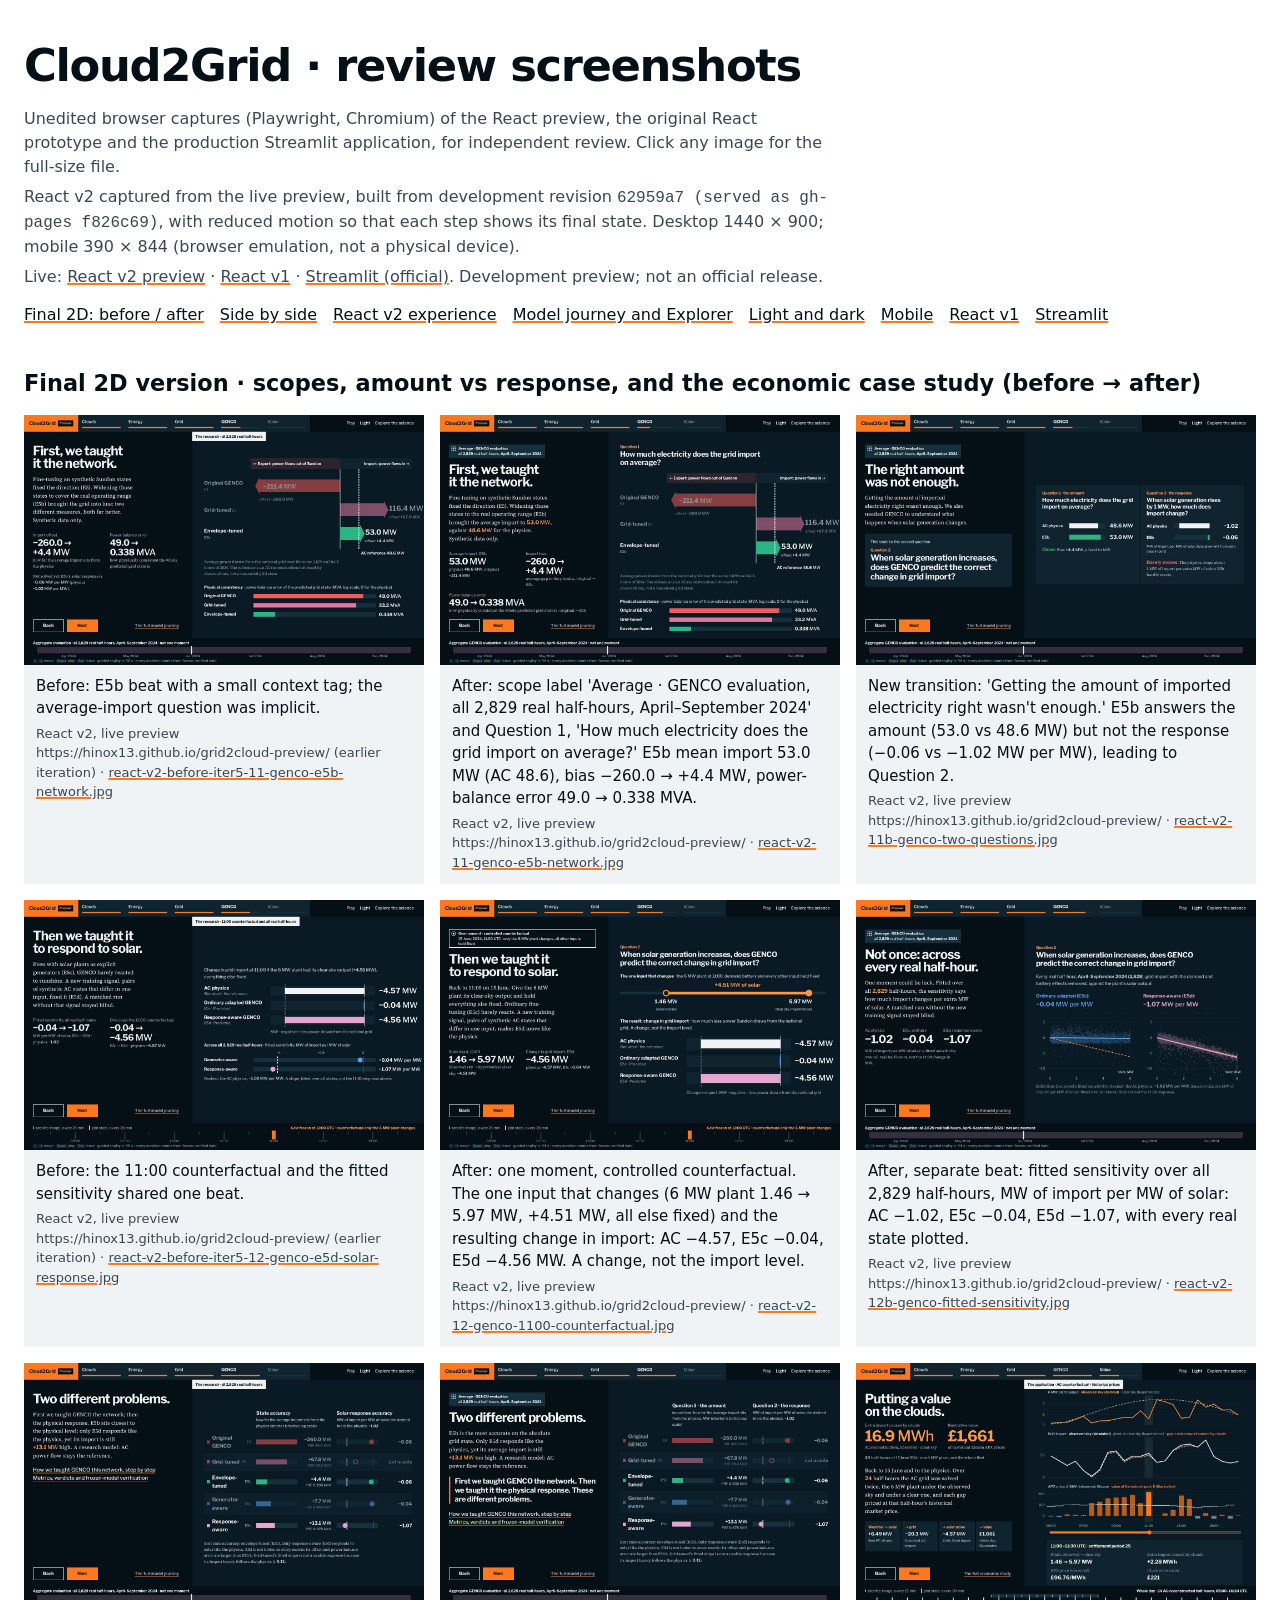
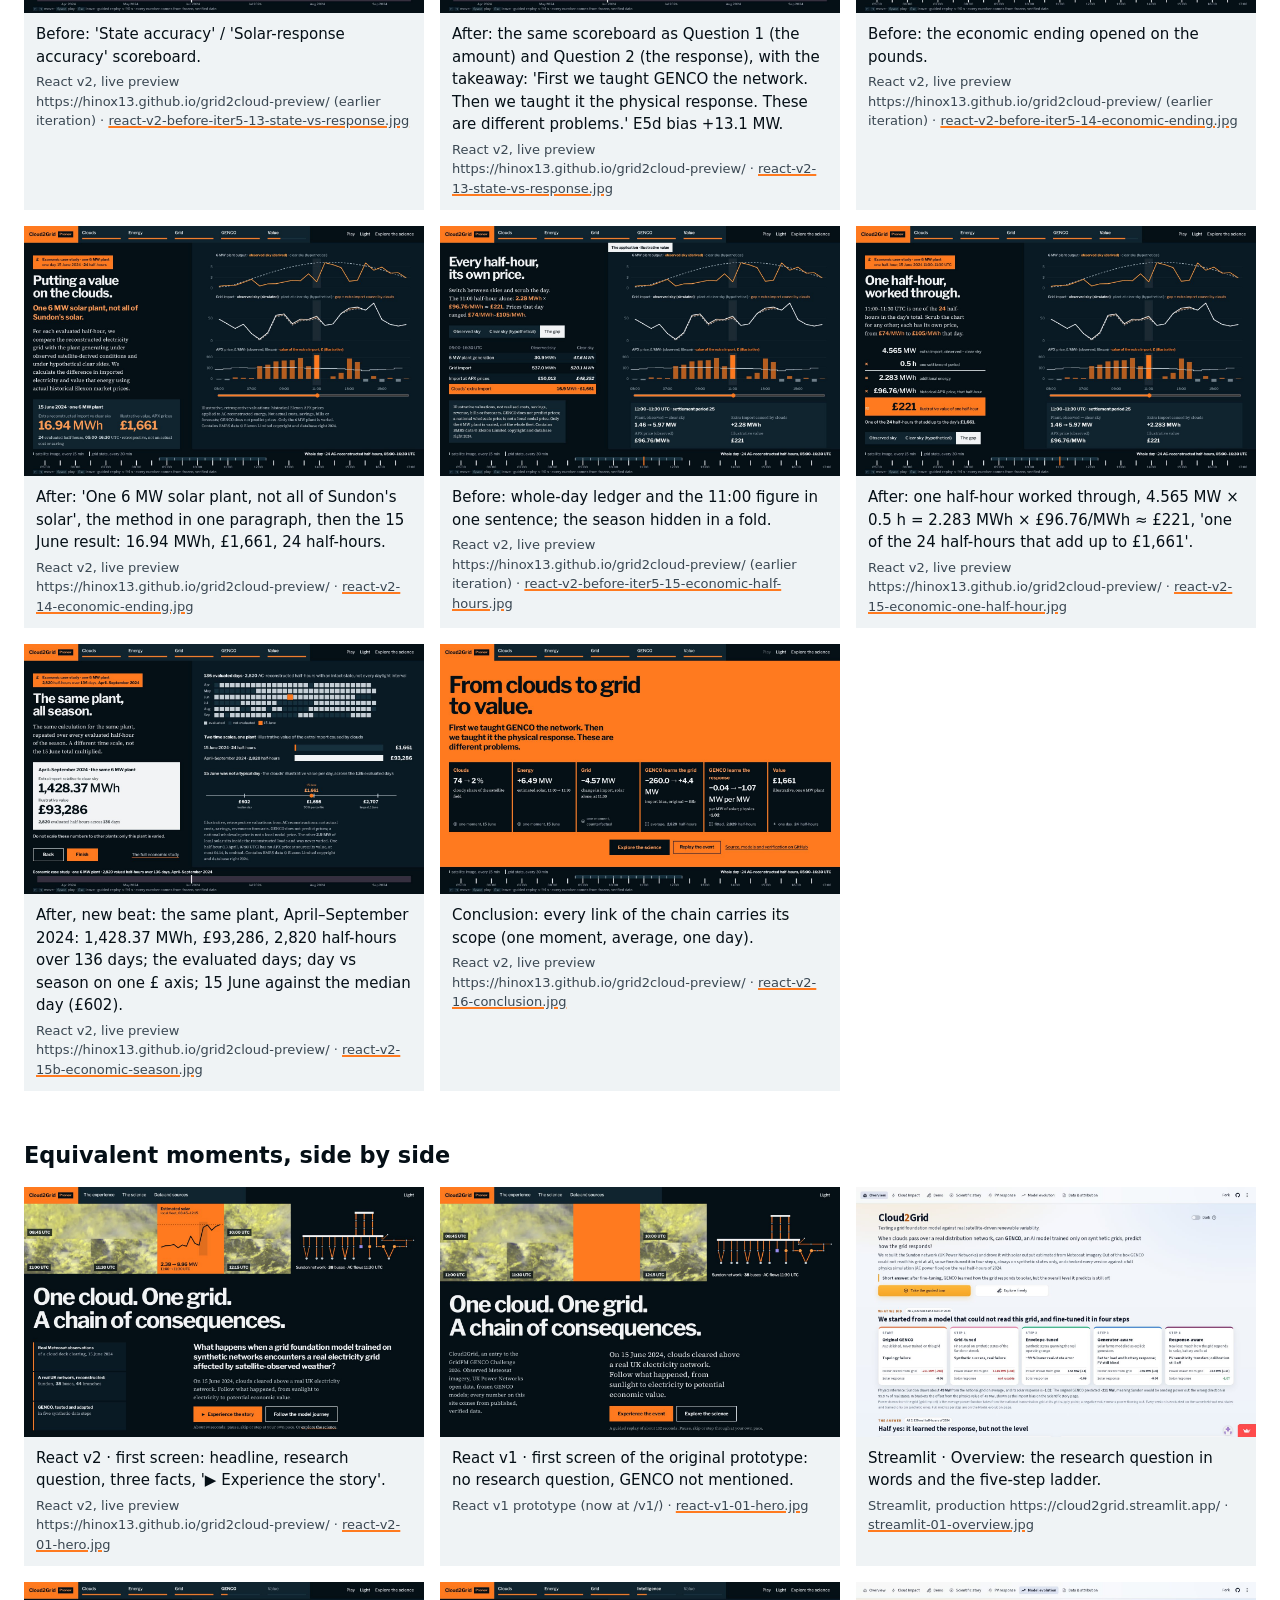
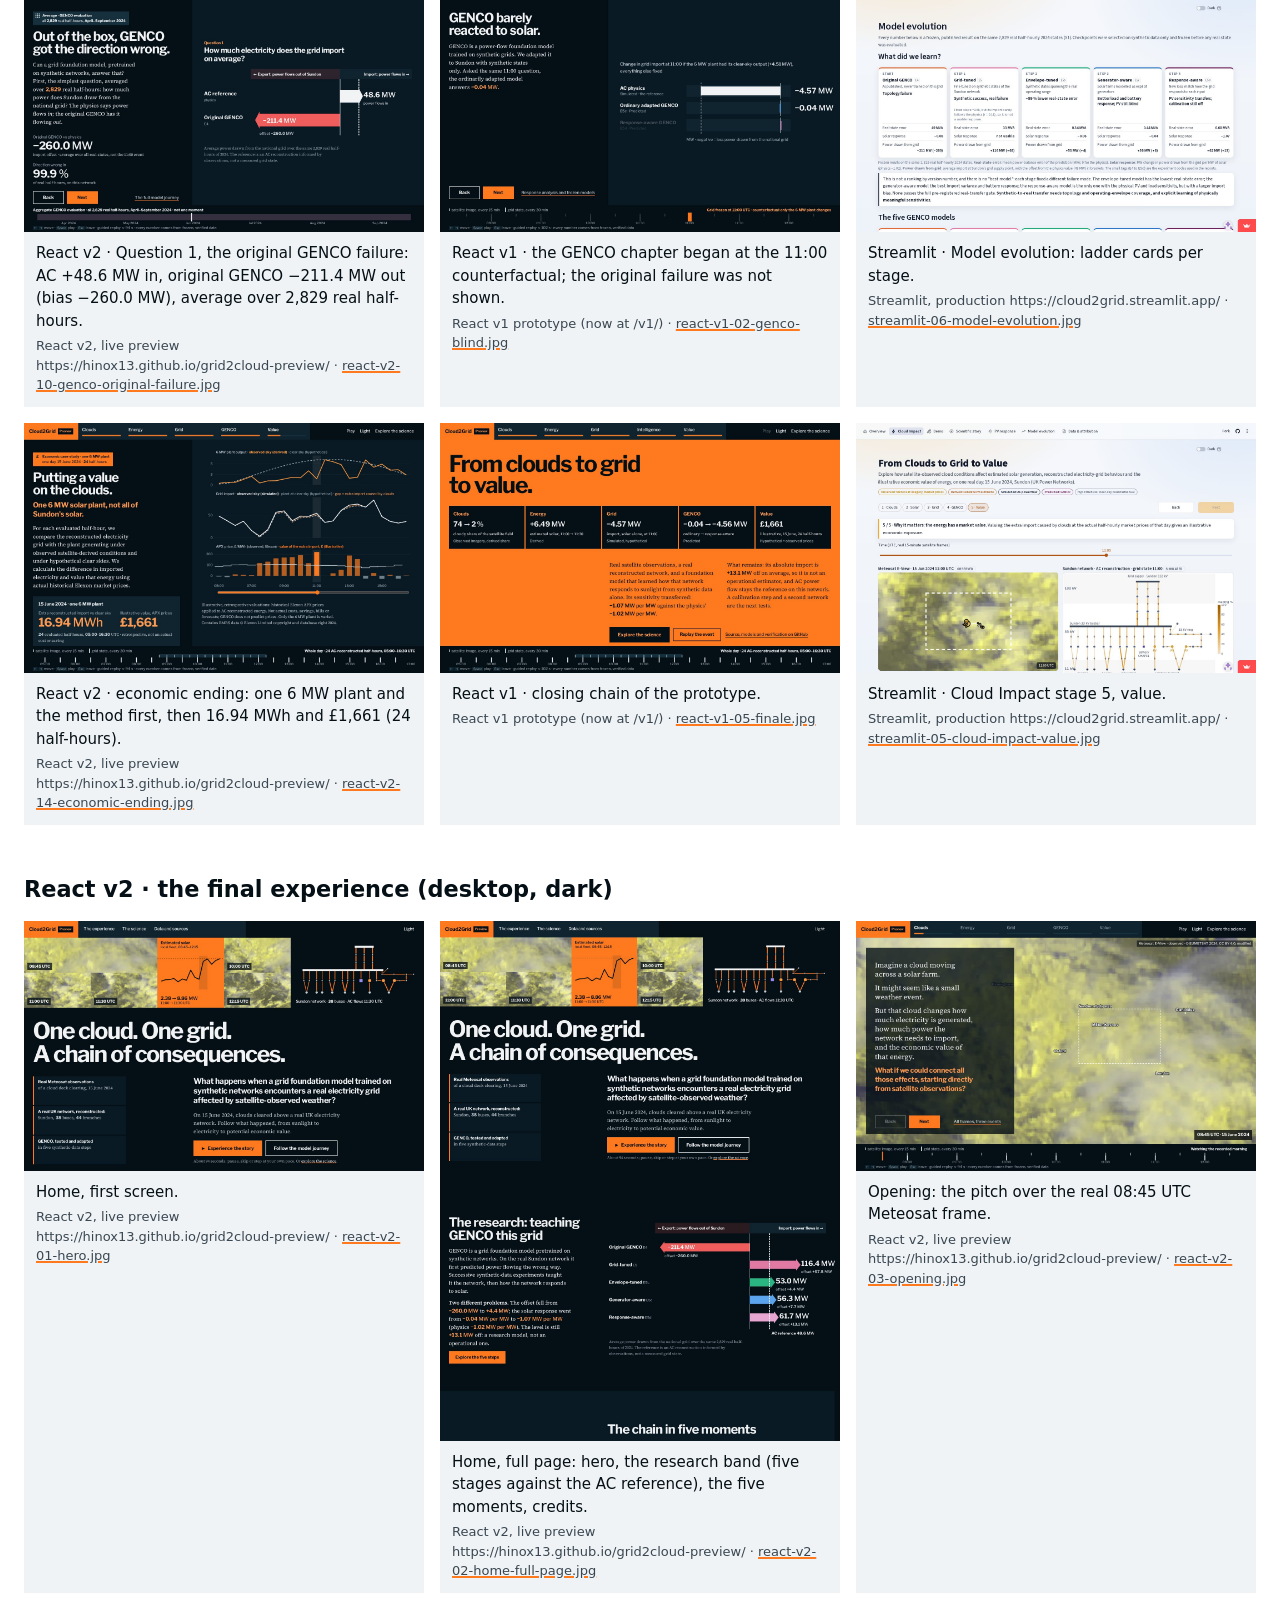
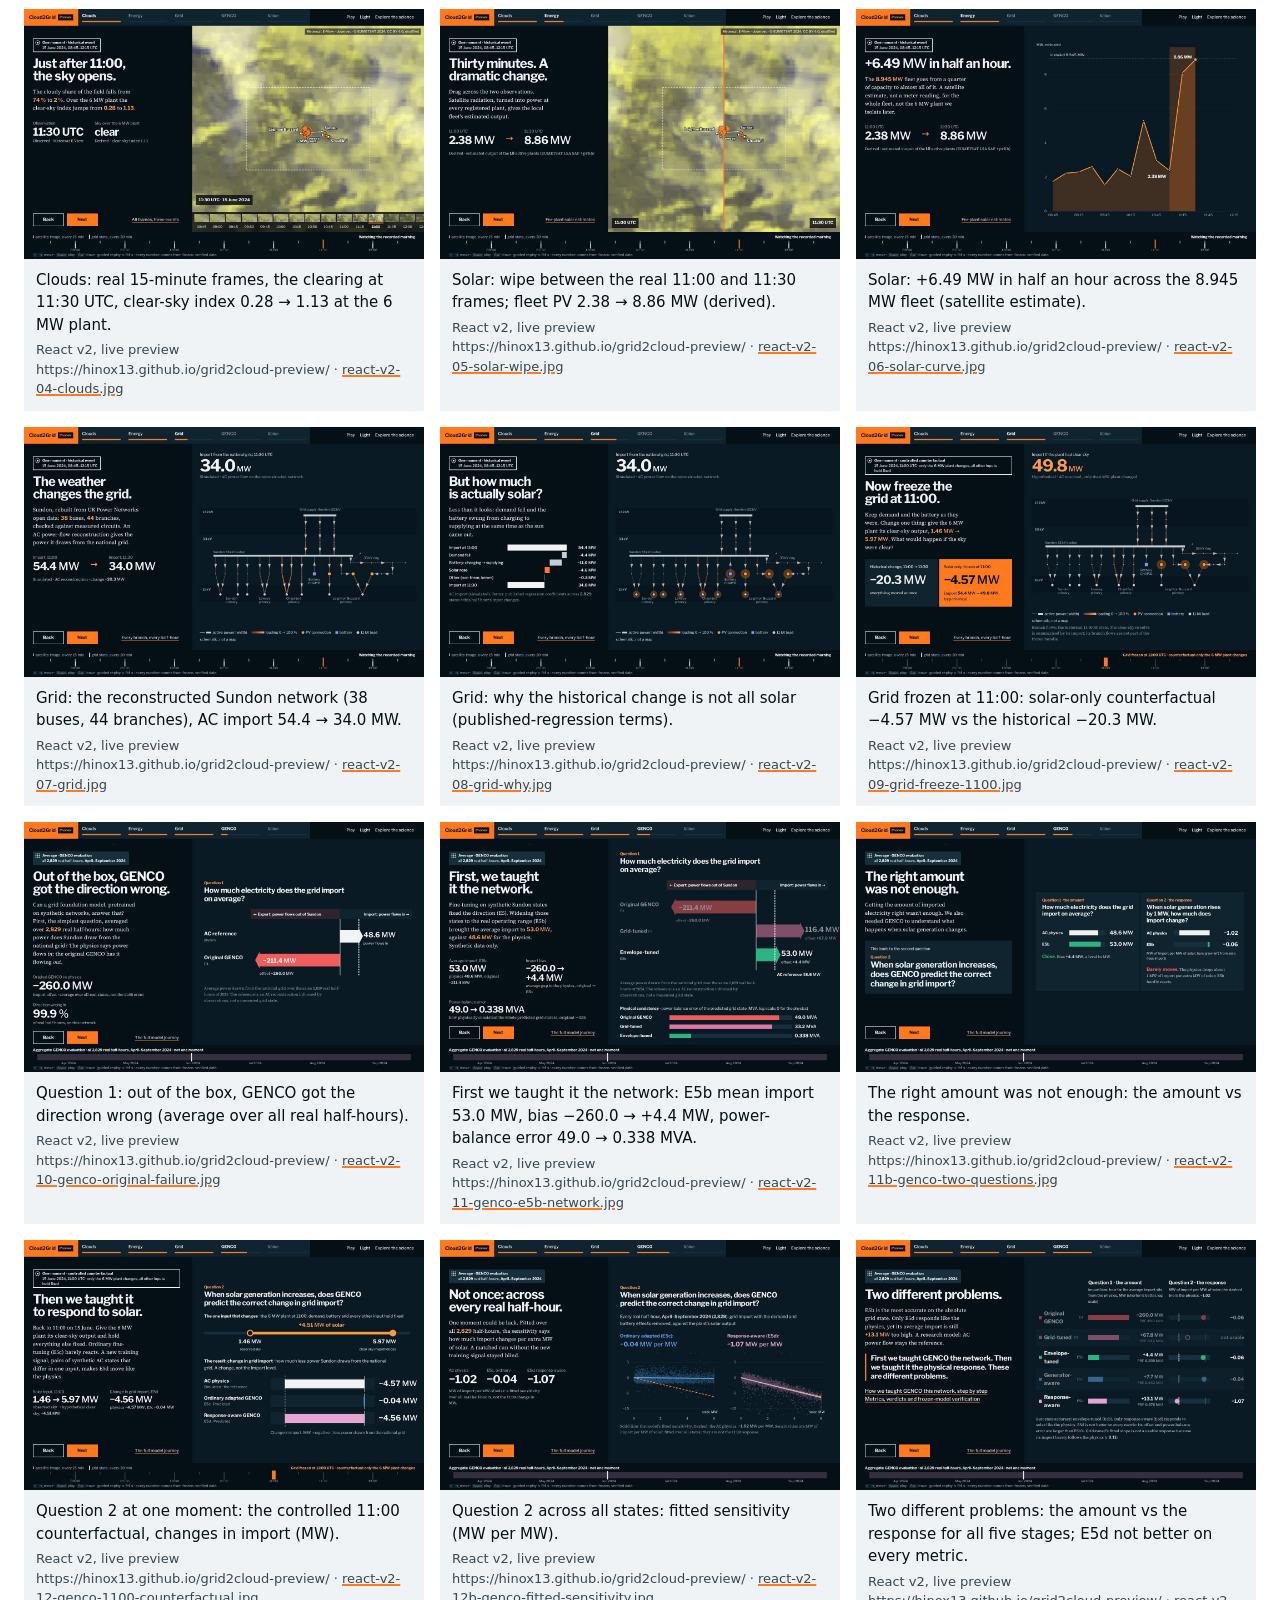
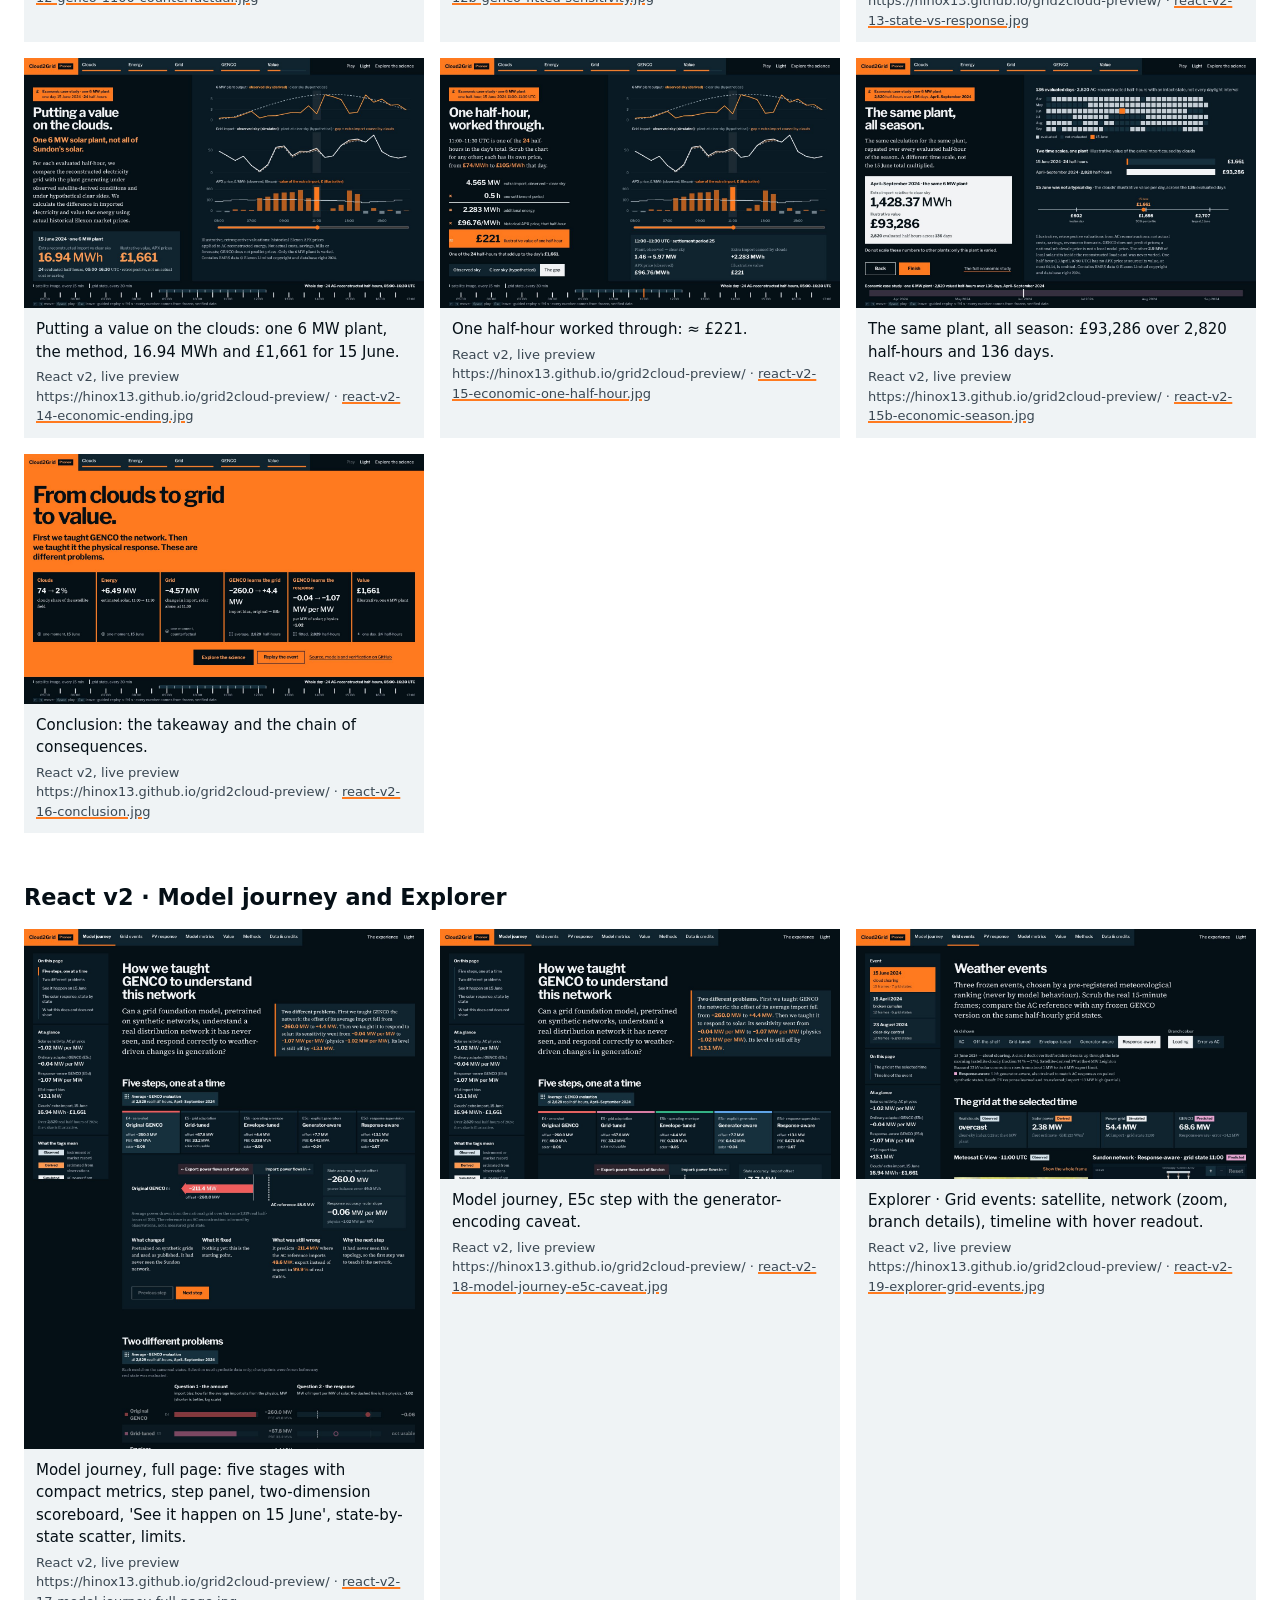
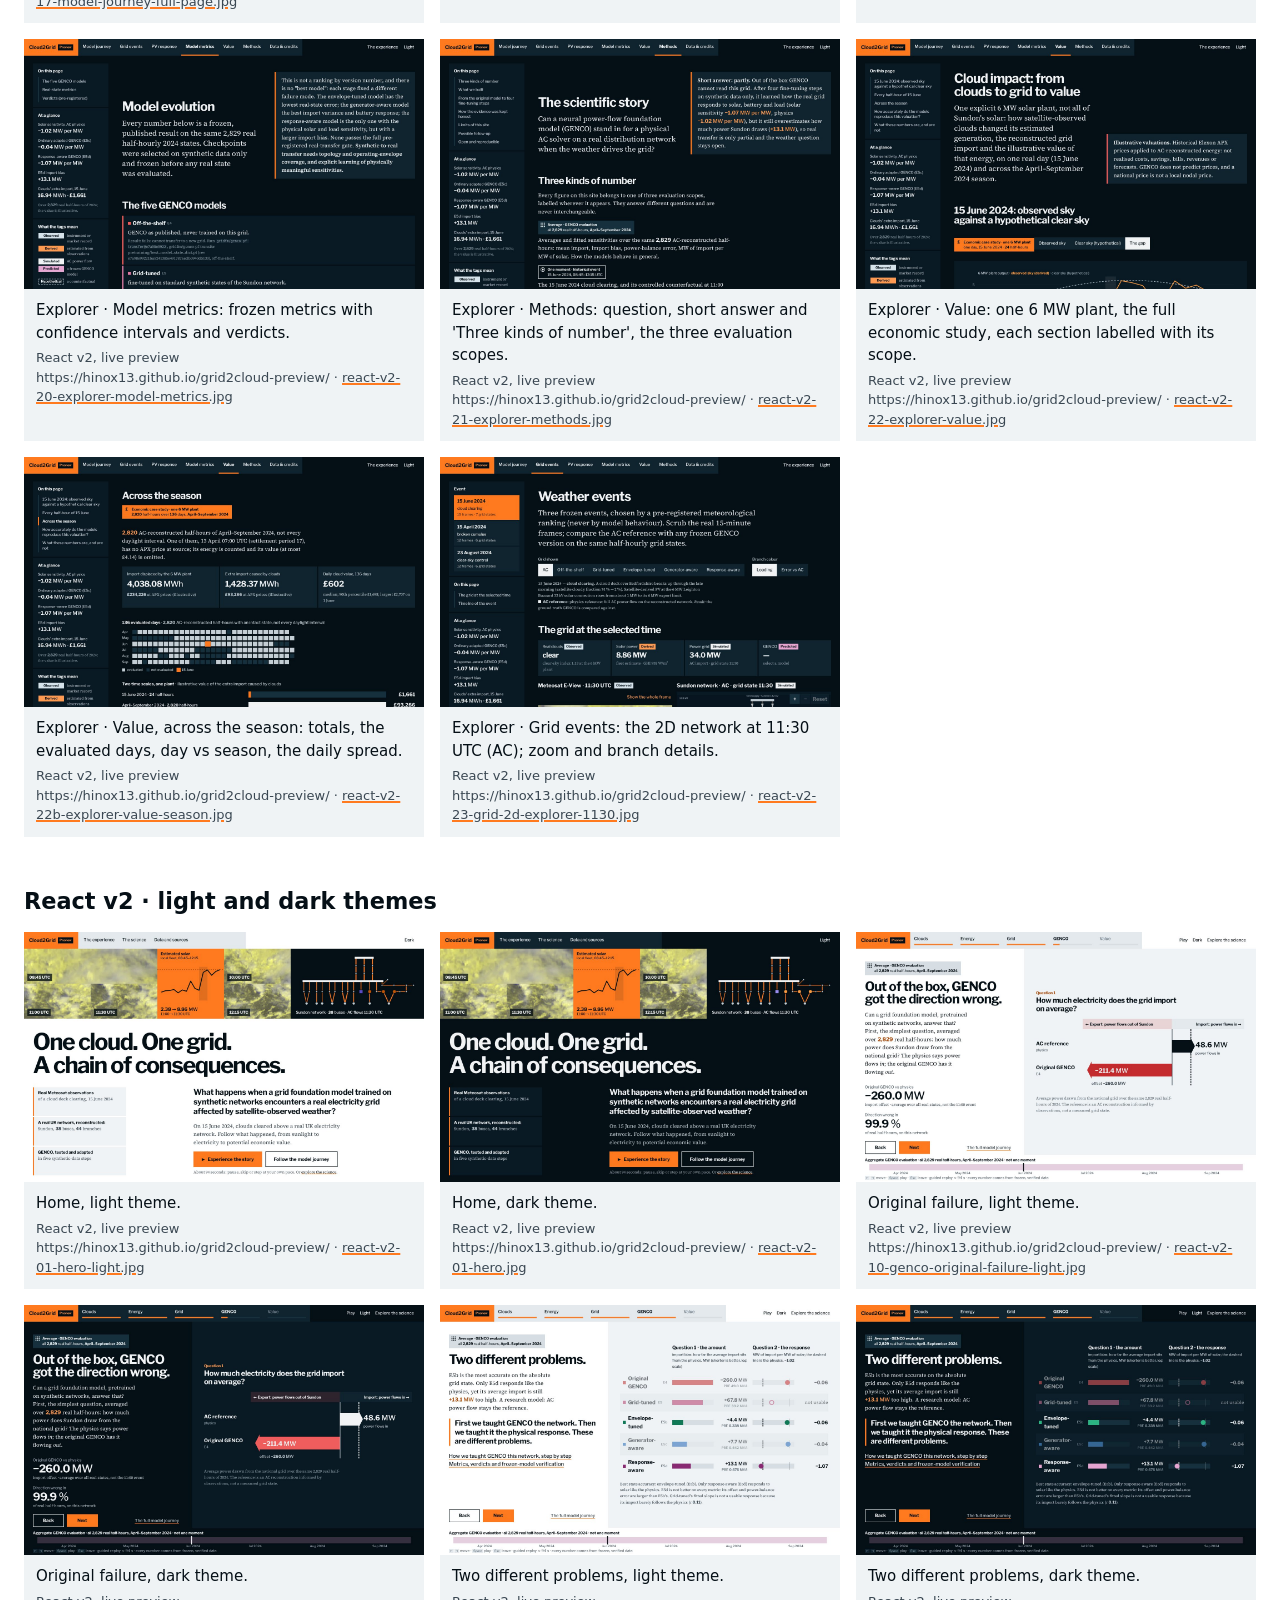
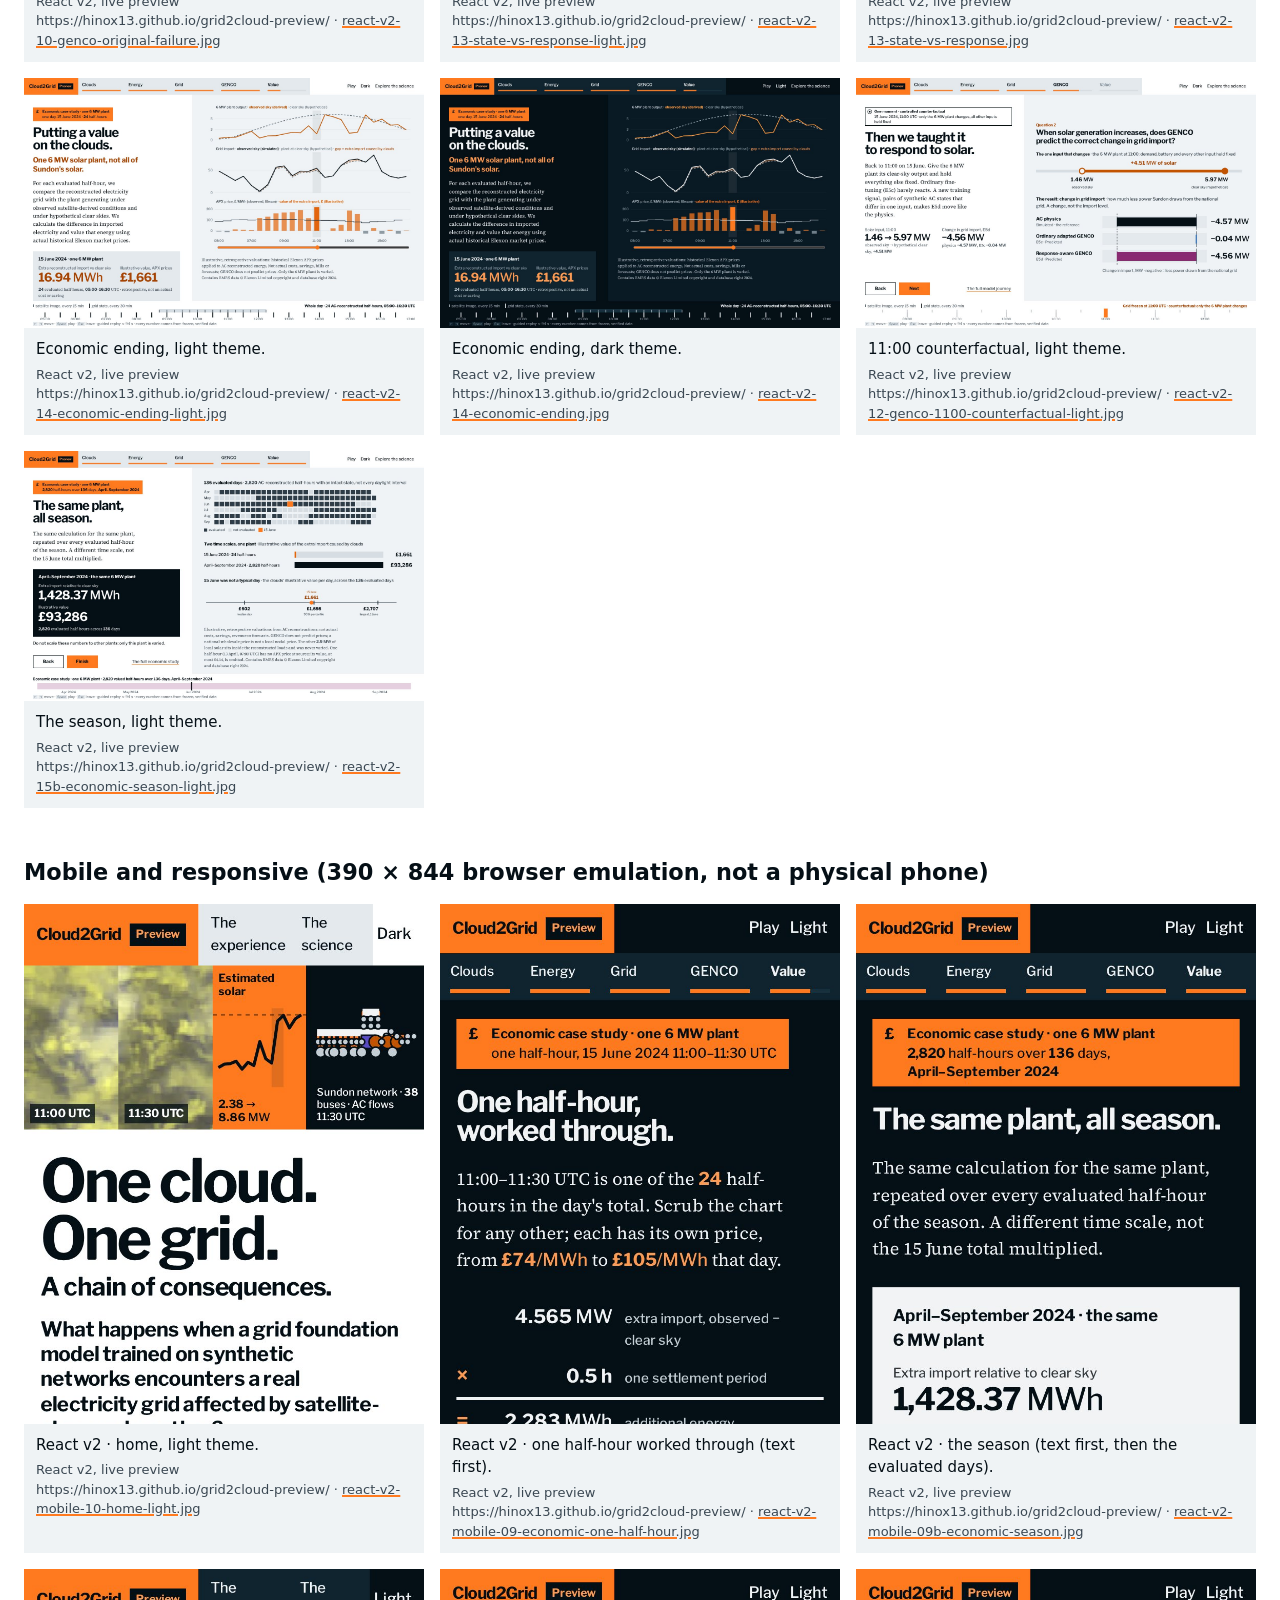
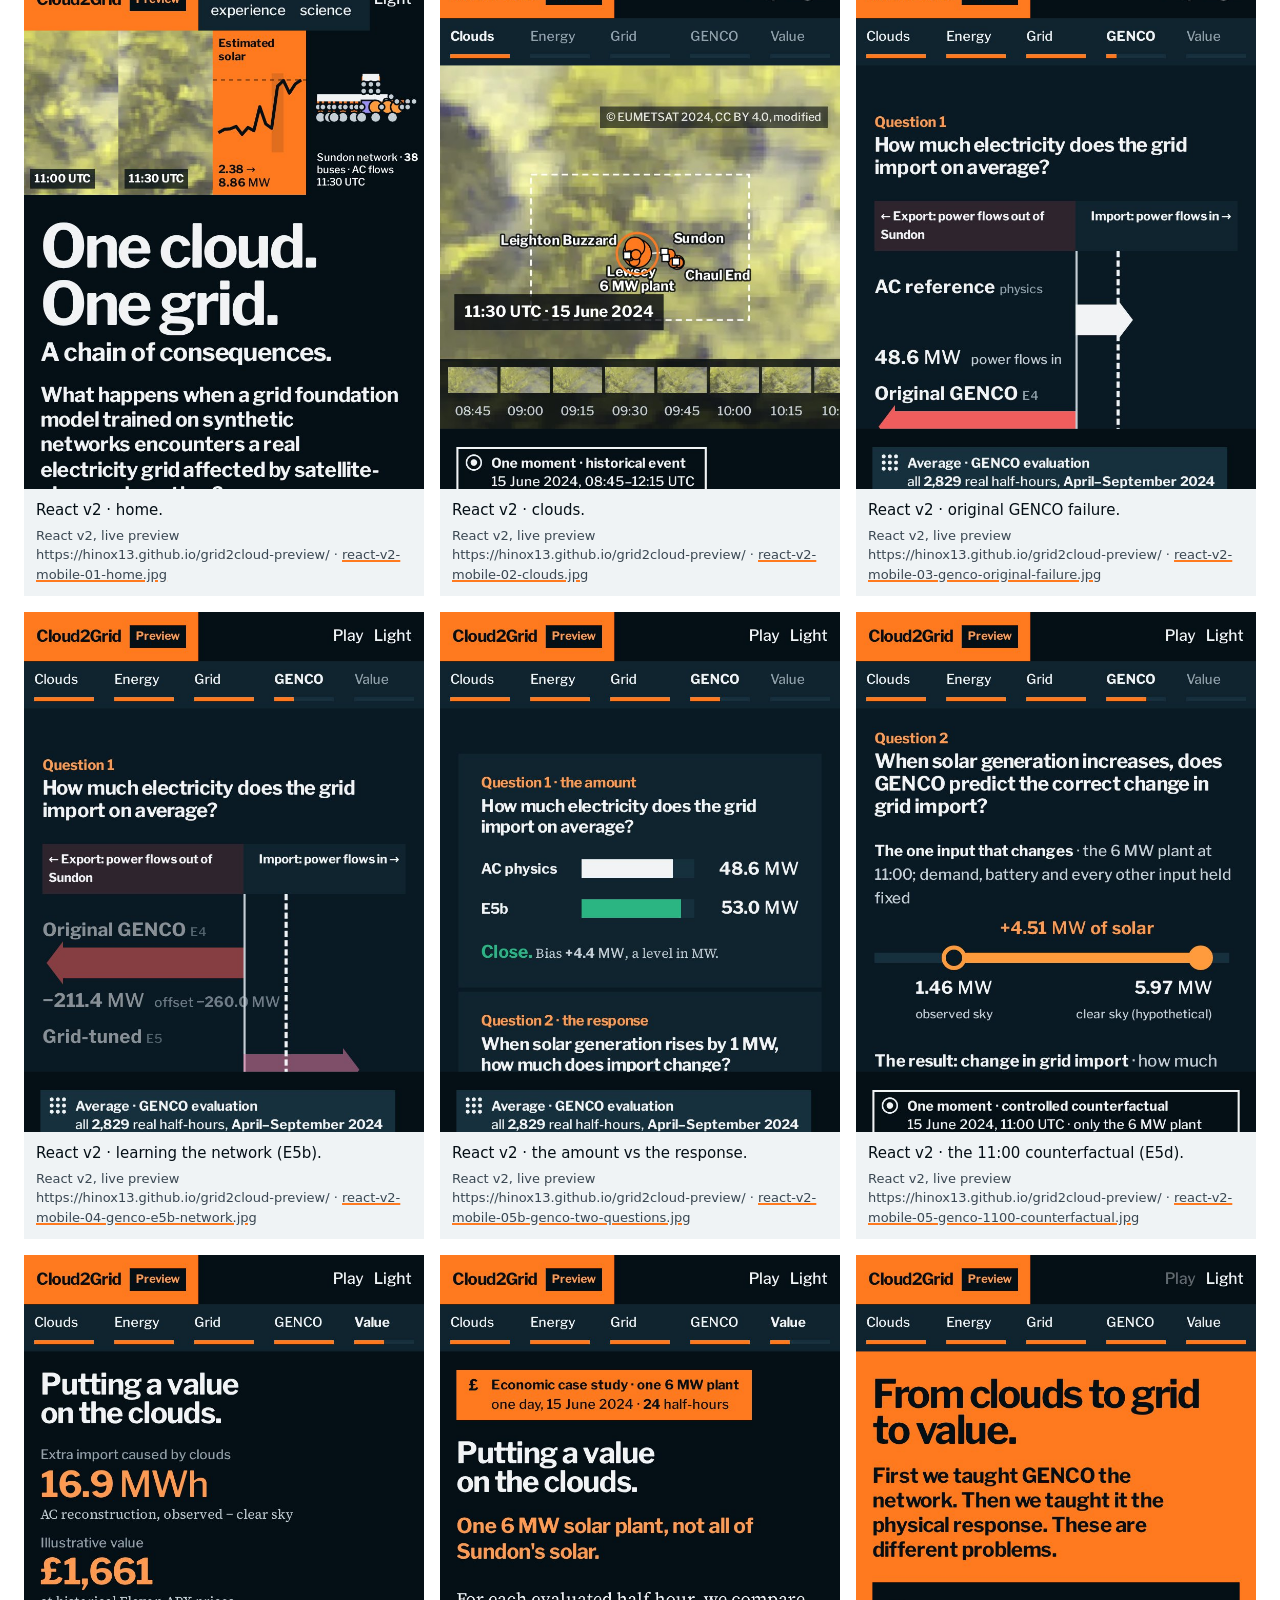
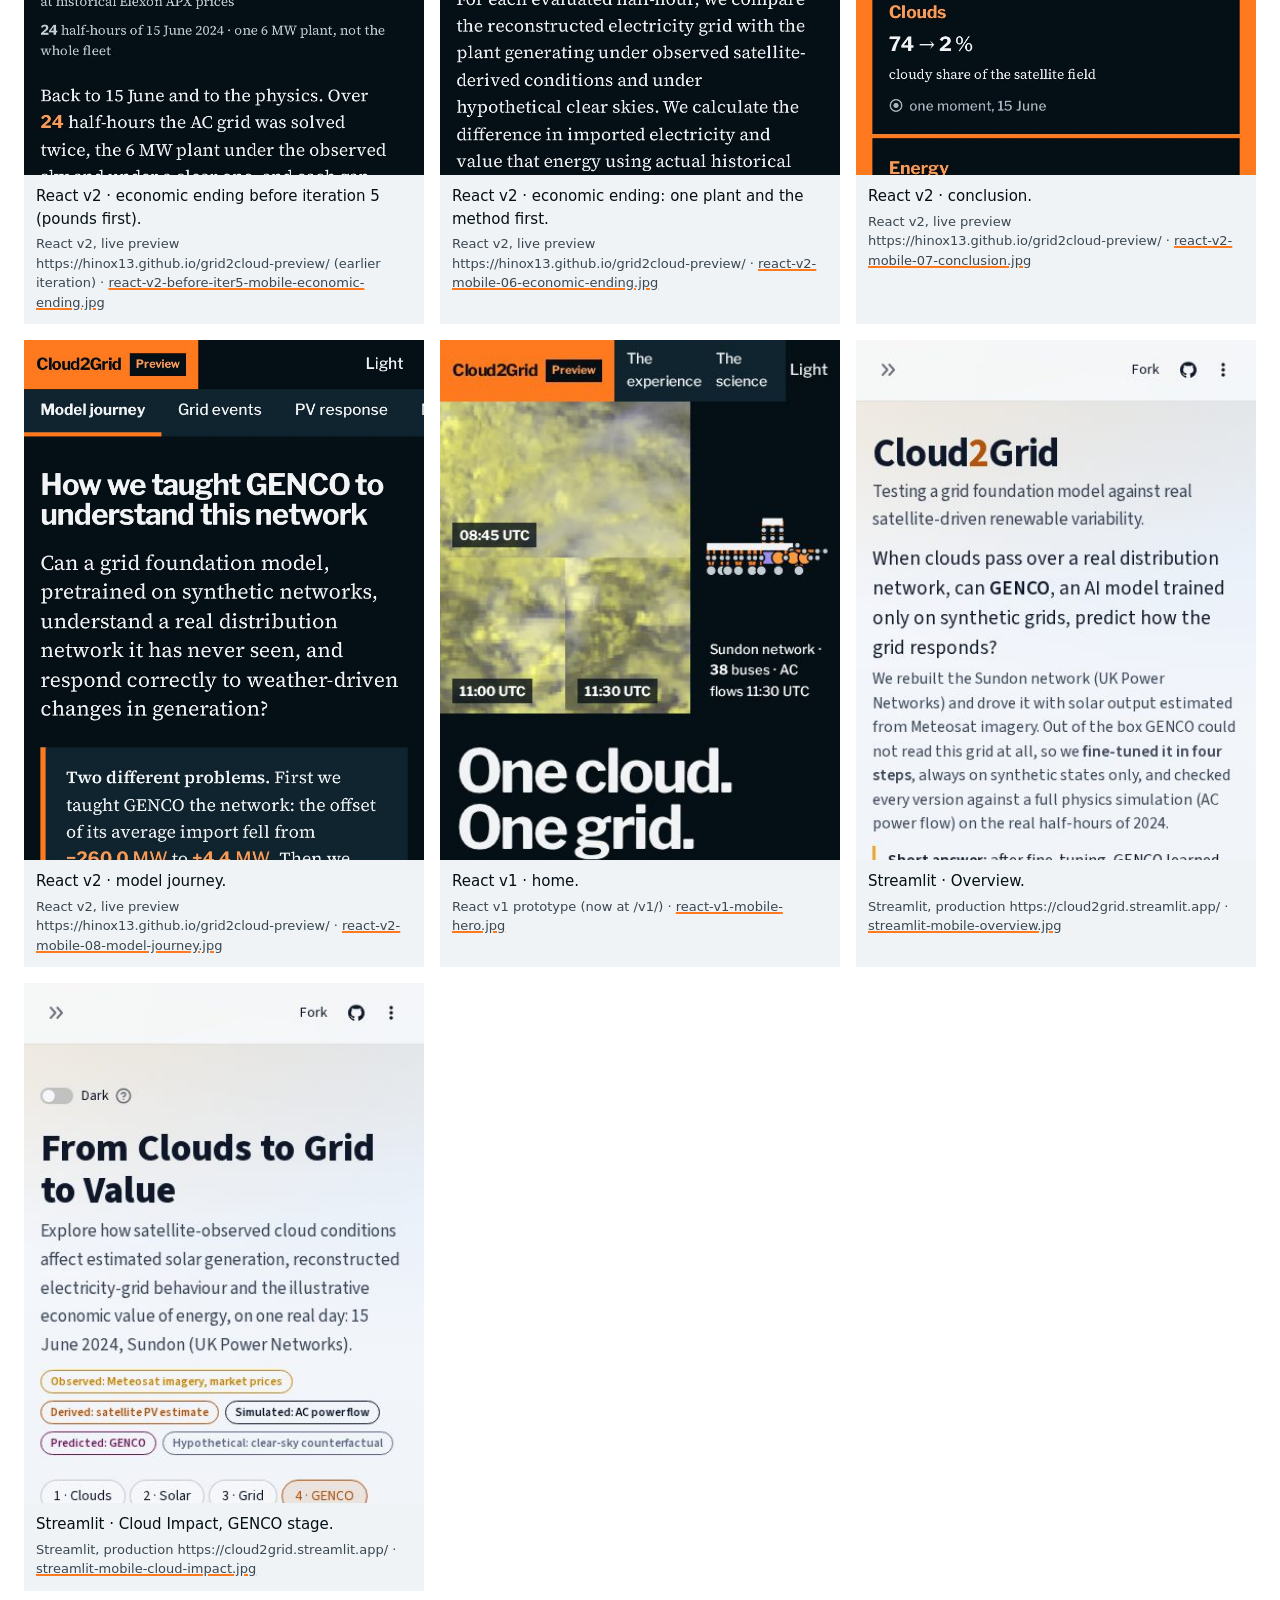
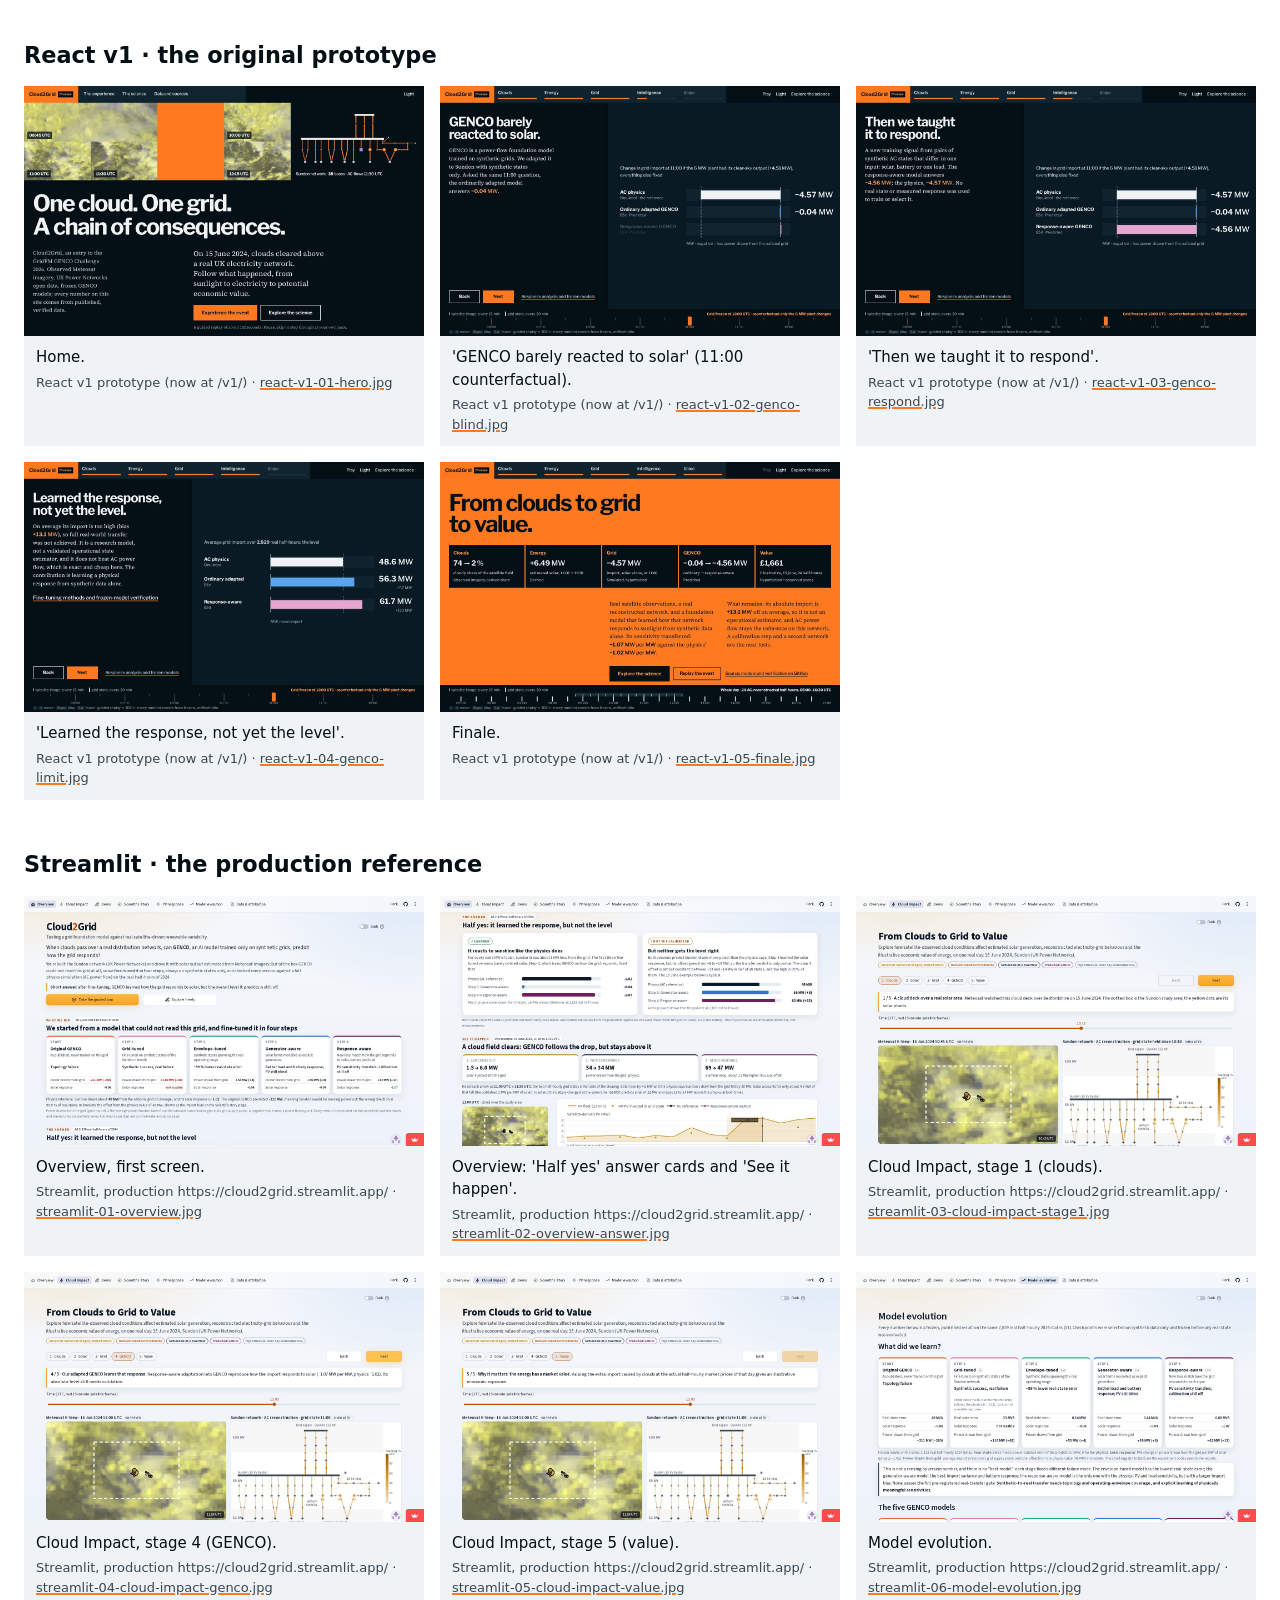
==== commit f6179bf5: "Preview build of the Cloud2Grid React site (dev e487027) Static artifact only: compiled site, frozen" ====
--- a/review-screenshots/index.html
+++ b/review-screenshots/index.html
@@ -31,7 +31,7 @@
 <header>
 <h1>Cloud2Grid · review screenshots</h1>
 <p>Unedited browser captures (Playwright, Chromium) of the React preview, the original React prototype and the production Streamlit application, for independent review. Click any image for the full-size file.</p>
-<p>React v2 captured from the live preview, built from development revision <code>ddc5913 (served as gh-pages 442fa17)</code>, with reduced motion so that each step shows its final state. Desktop 1440 × 900; mobile 390 × 844 (browser emulation, not a physical device).</p>
+<p>React v2 captured from the live preview, built from development revision <code>62959a7 (served as gh-pages f826c69)</code>, with reduced motion so that each step shows its final state. Desktop 1440 × 900; mobile 390 × 844 (browser emulation, not a physical device).</p>
 <p>Live: <a href="../">React v2 preview</a> · <a href="../v1/">React v1</a> · <a href="https://cloud2grid.streamlit.app/">Streamlit (official)</a>. Development preview; not an official release.</p>
 <nav><a href="#iter5">Final 2D: before / after</a><a href="#compare">Side by side</a><a href="#v2">React v2 experience</a><a href="#journey">Model journey and Explorer</a><a href="#themes">Light and dark</a><a href="#mobile">Mobile</a><a href="#v1">React v1</a><a href="#streamlit">Streamlit</a></nav>
 </header>
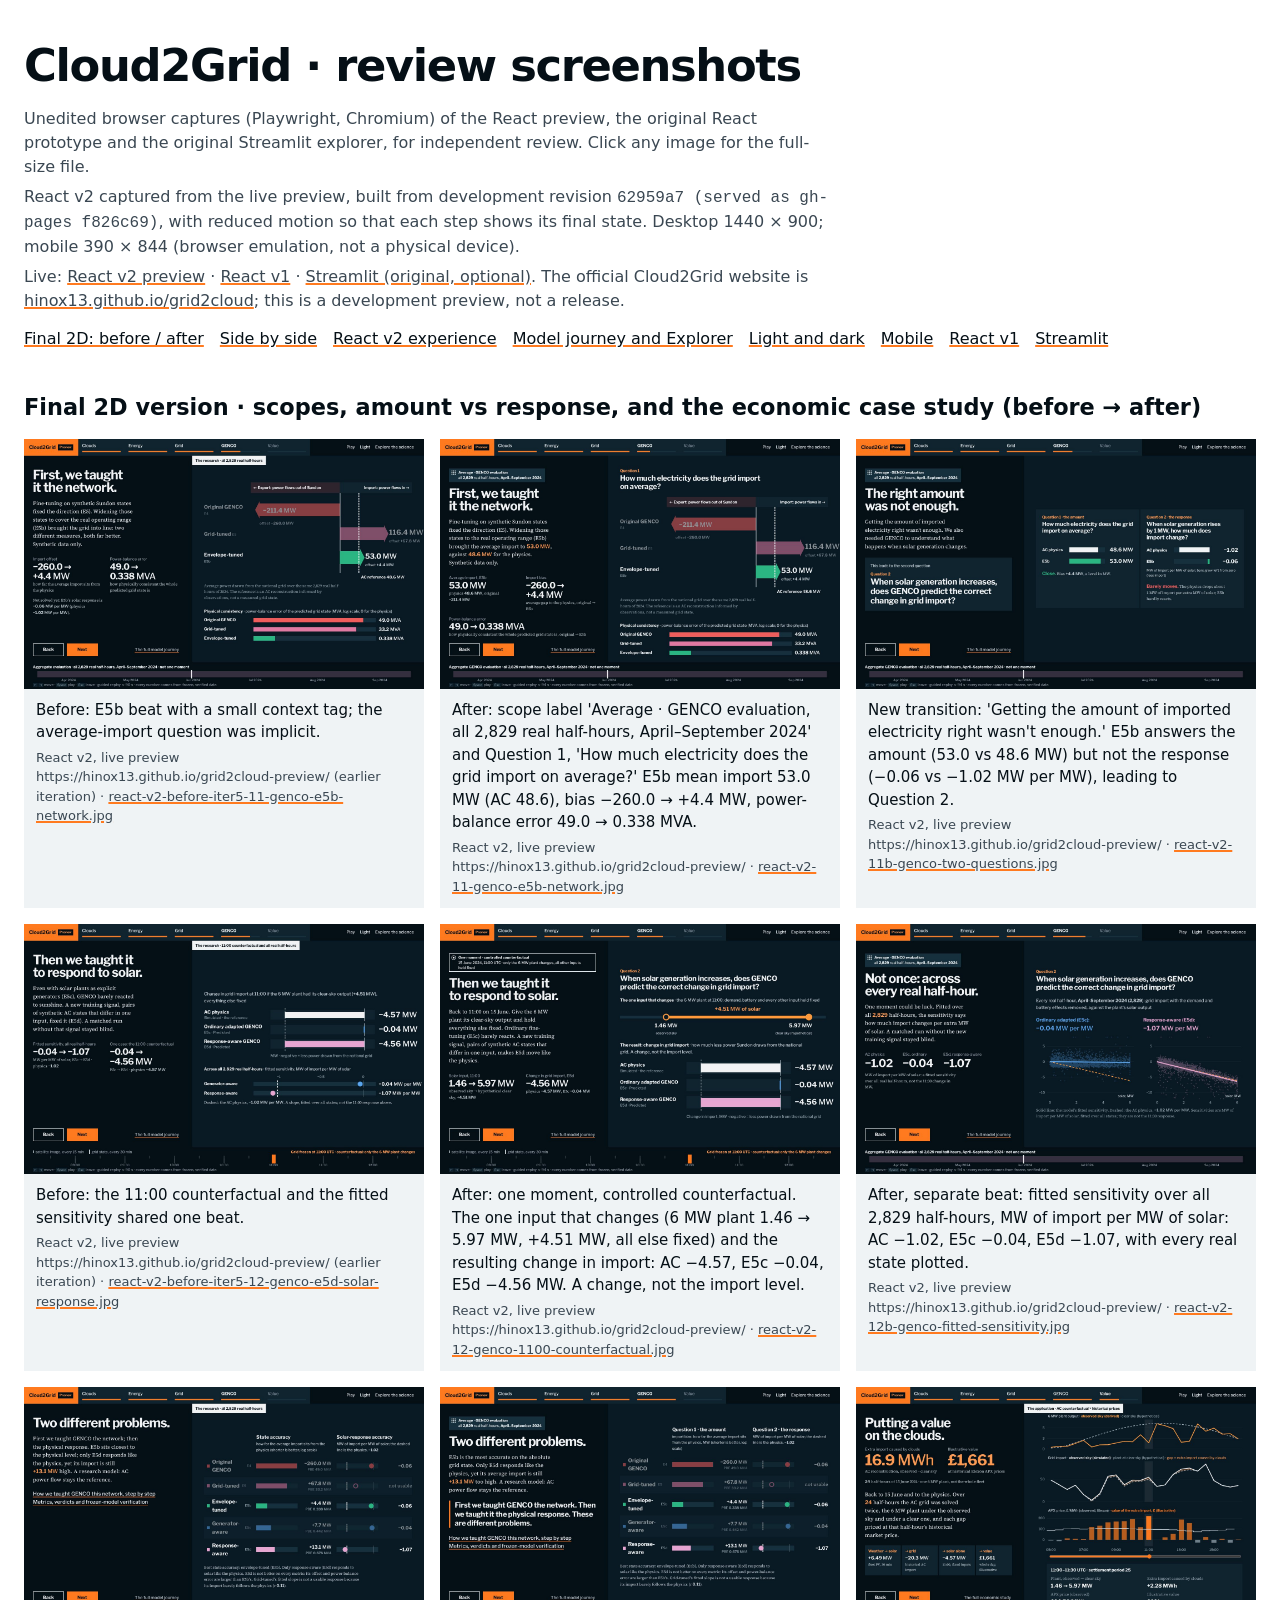
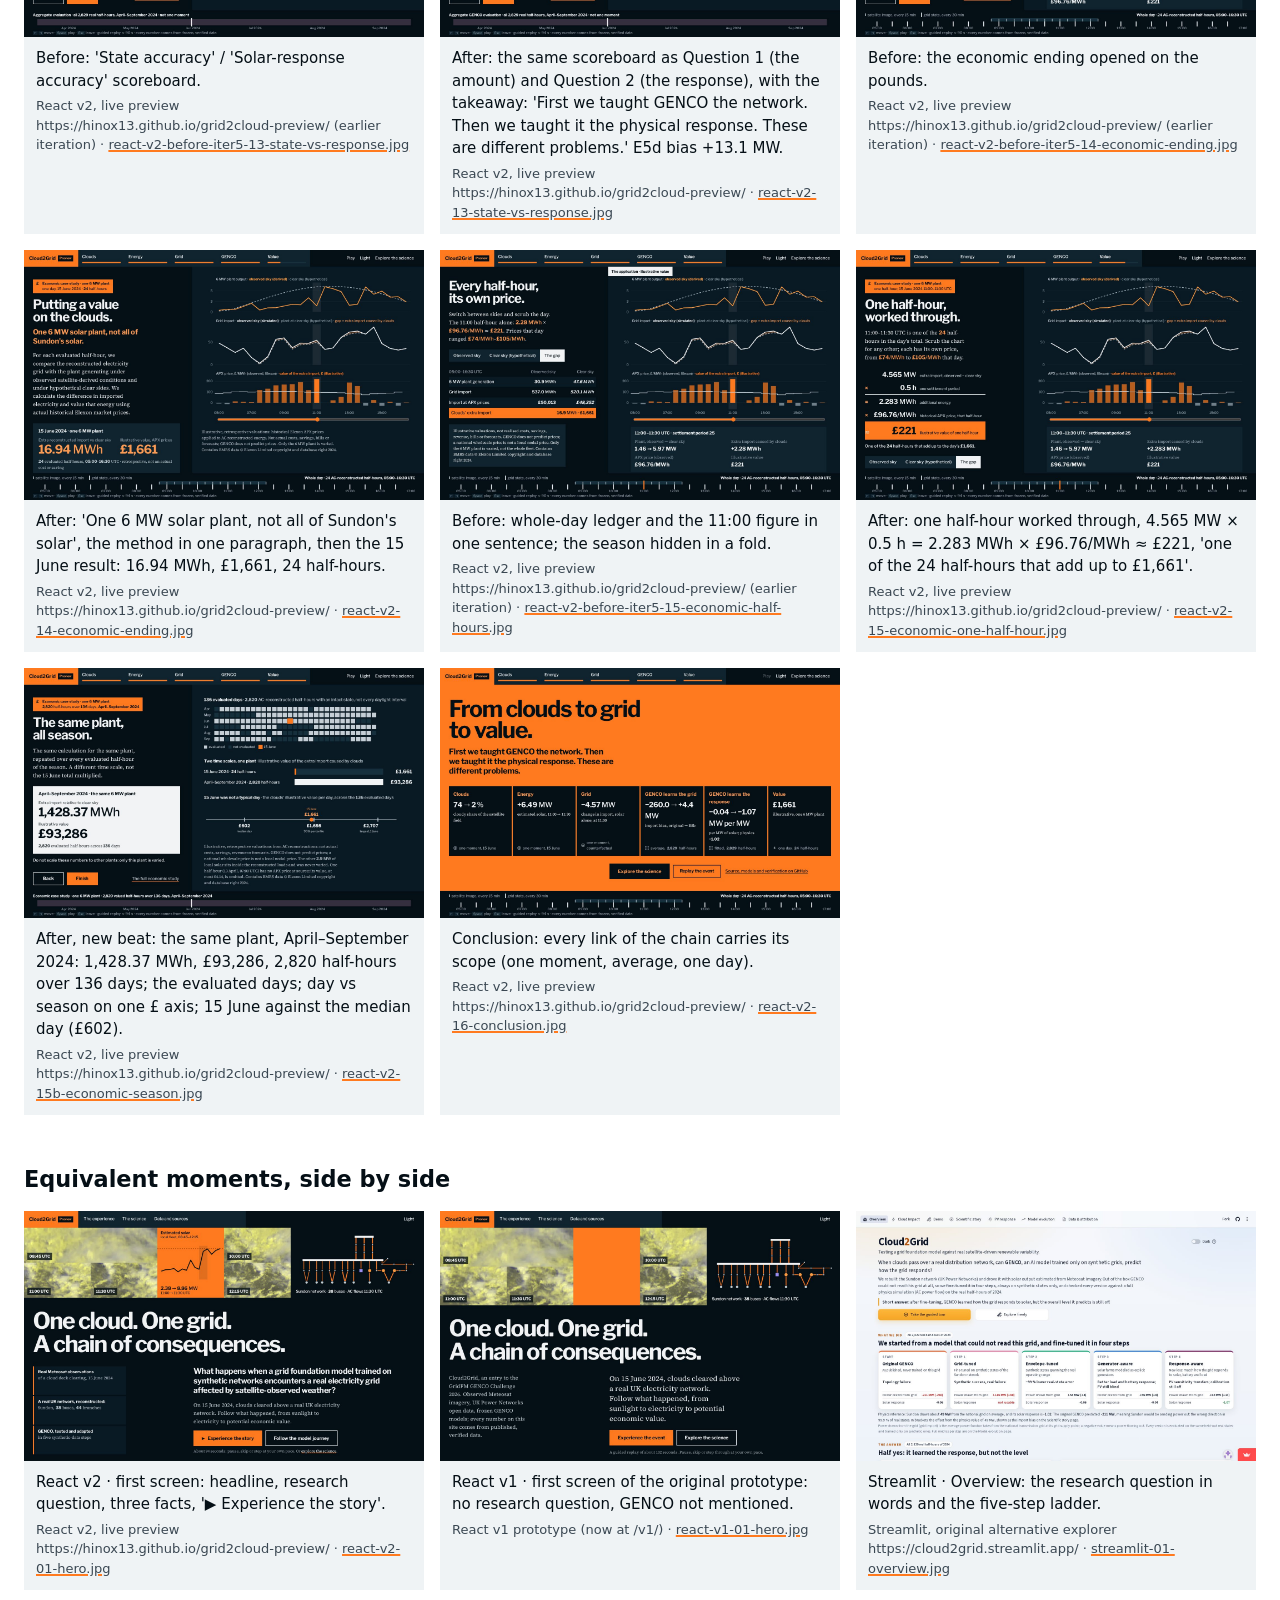
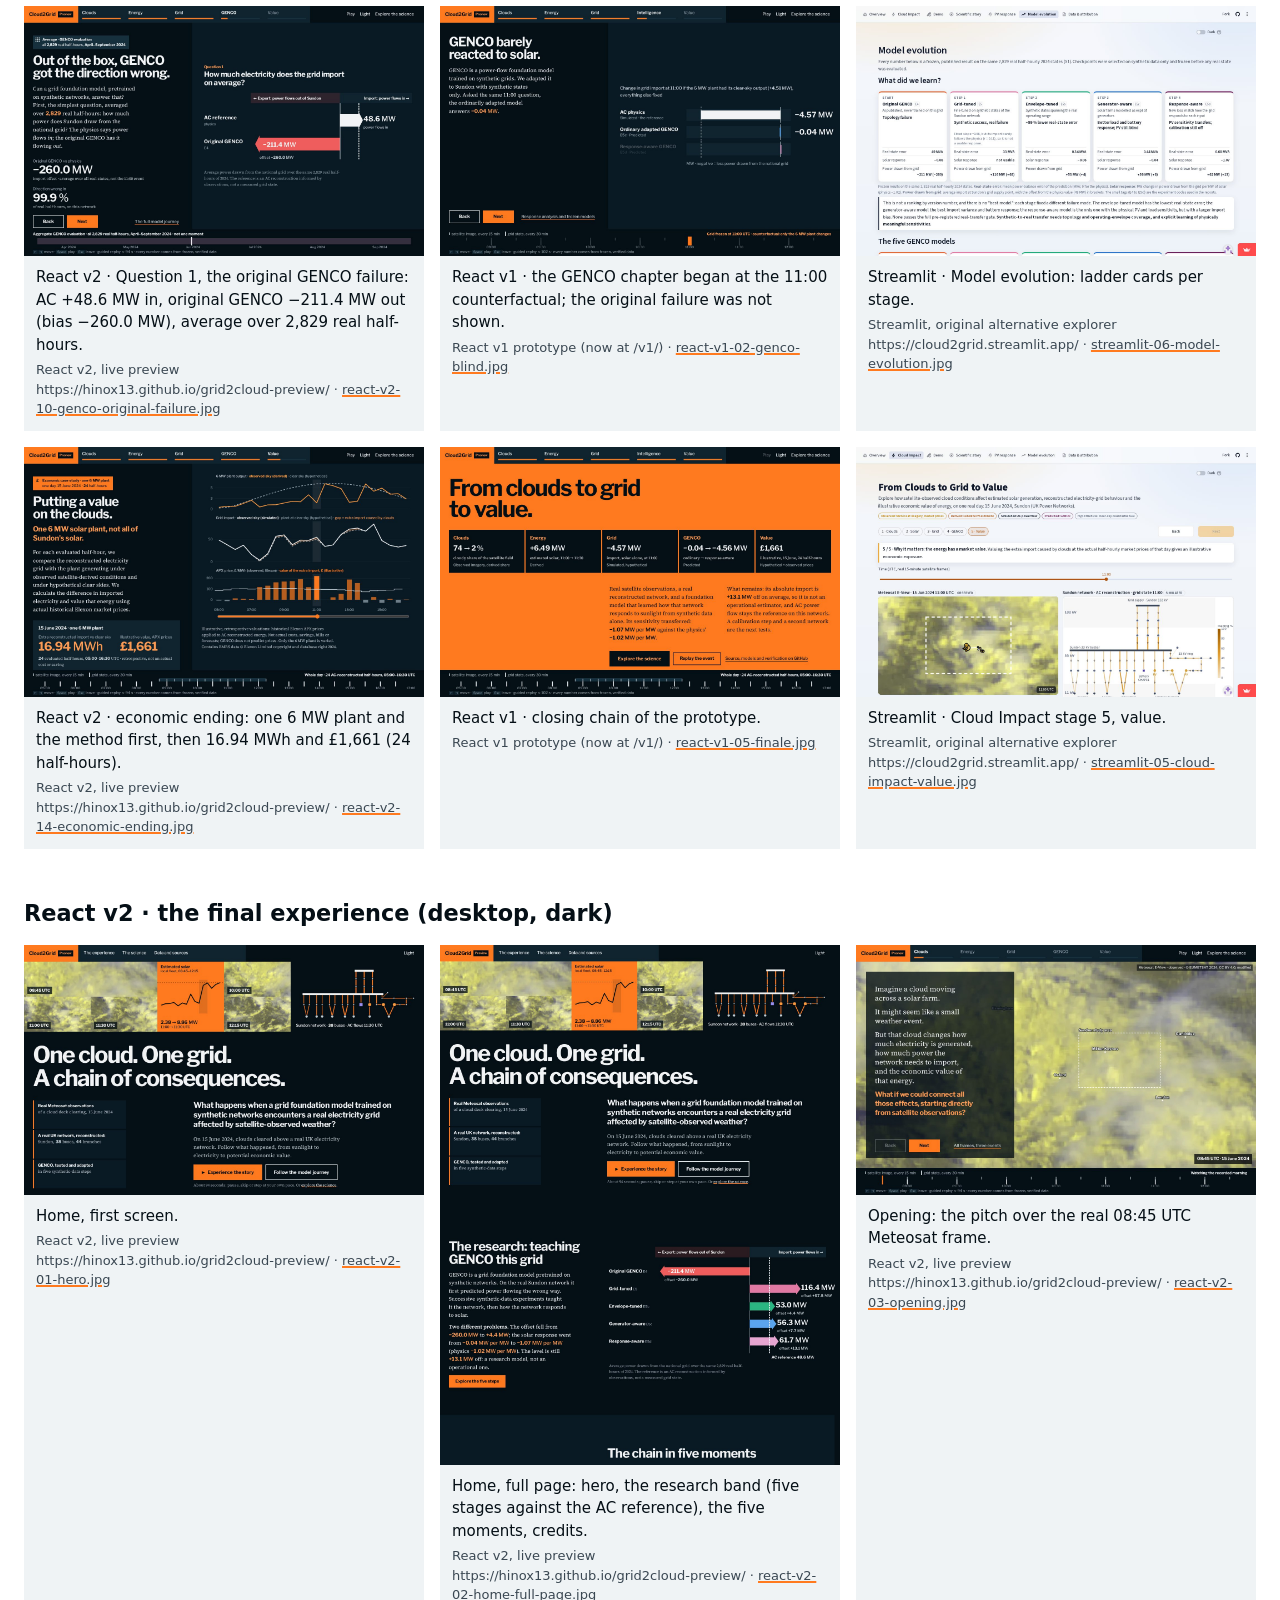
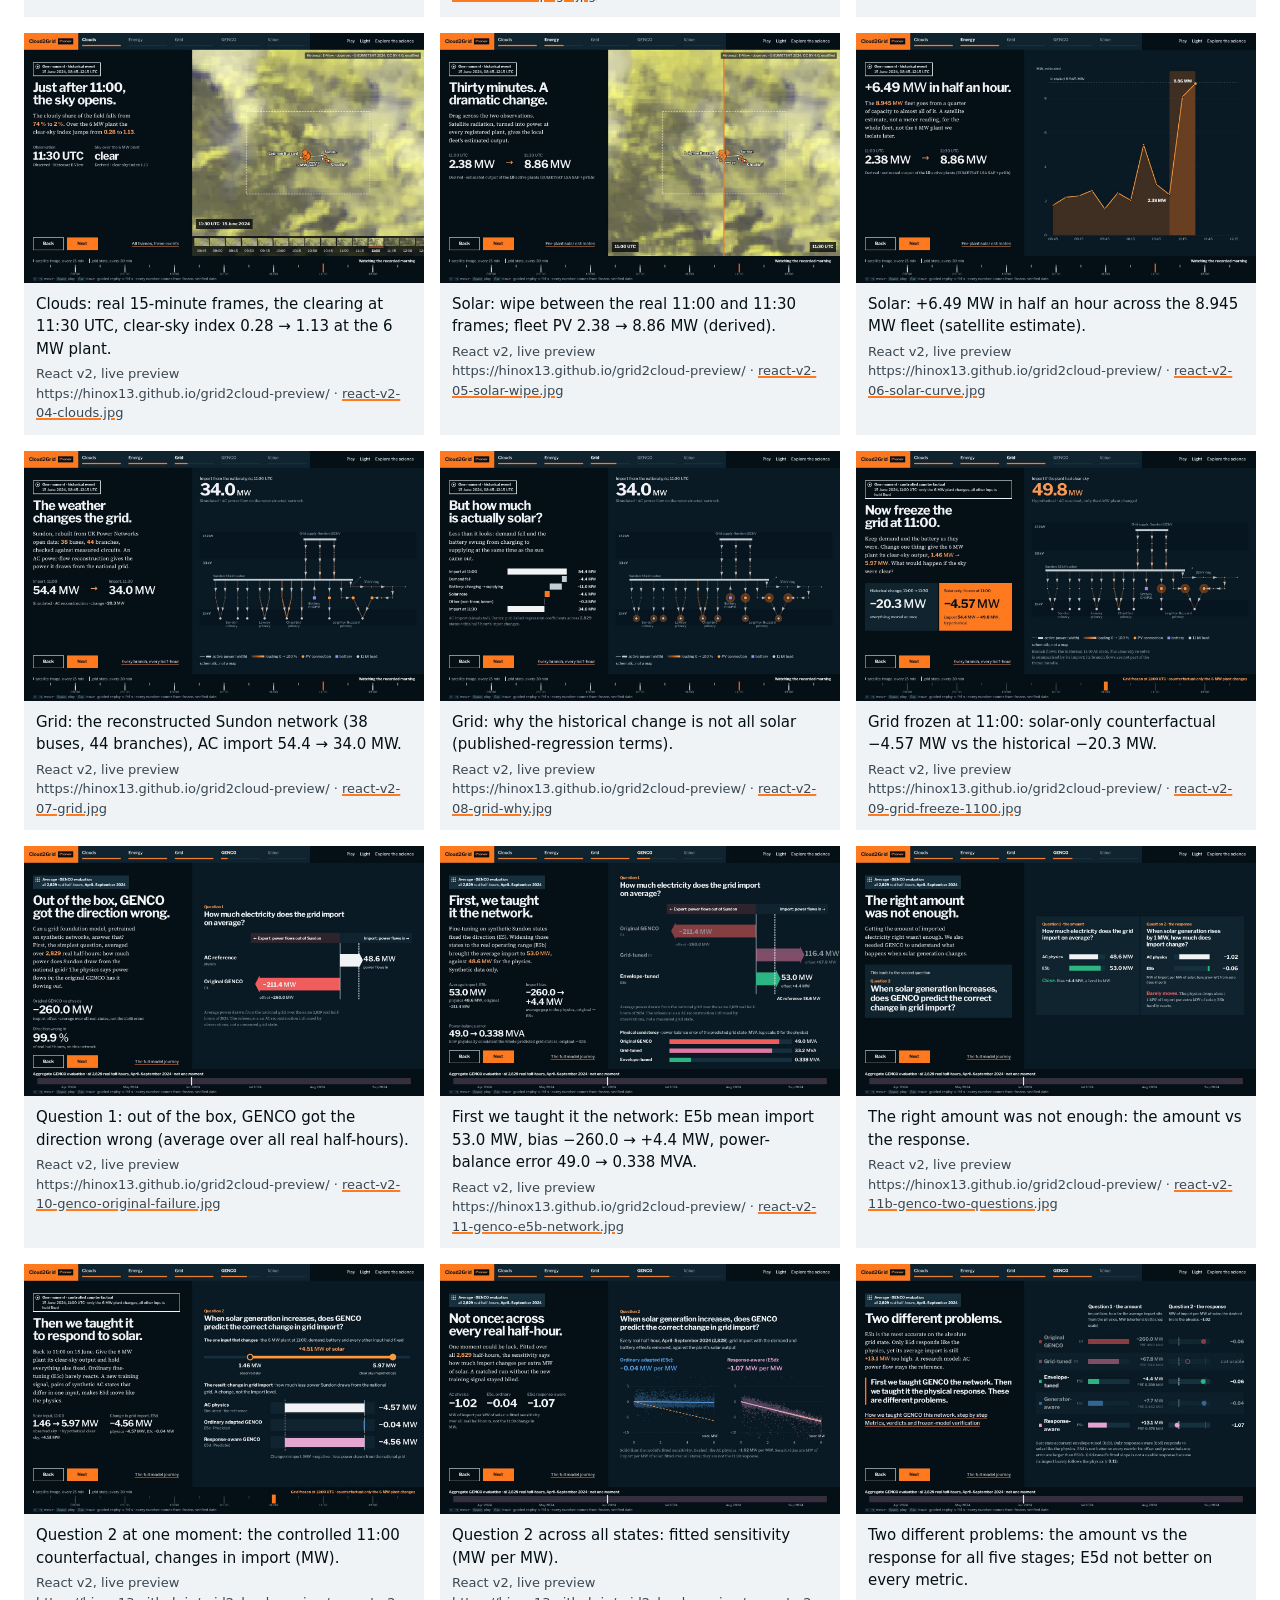
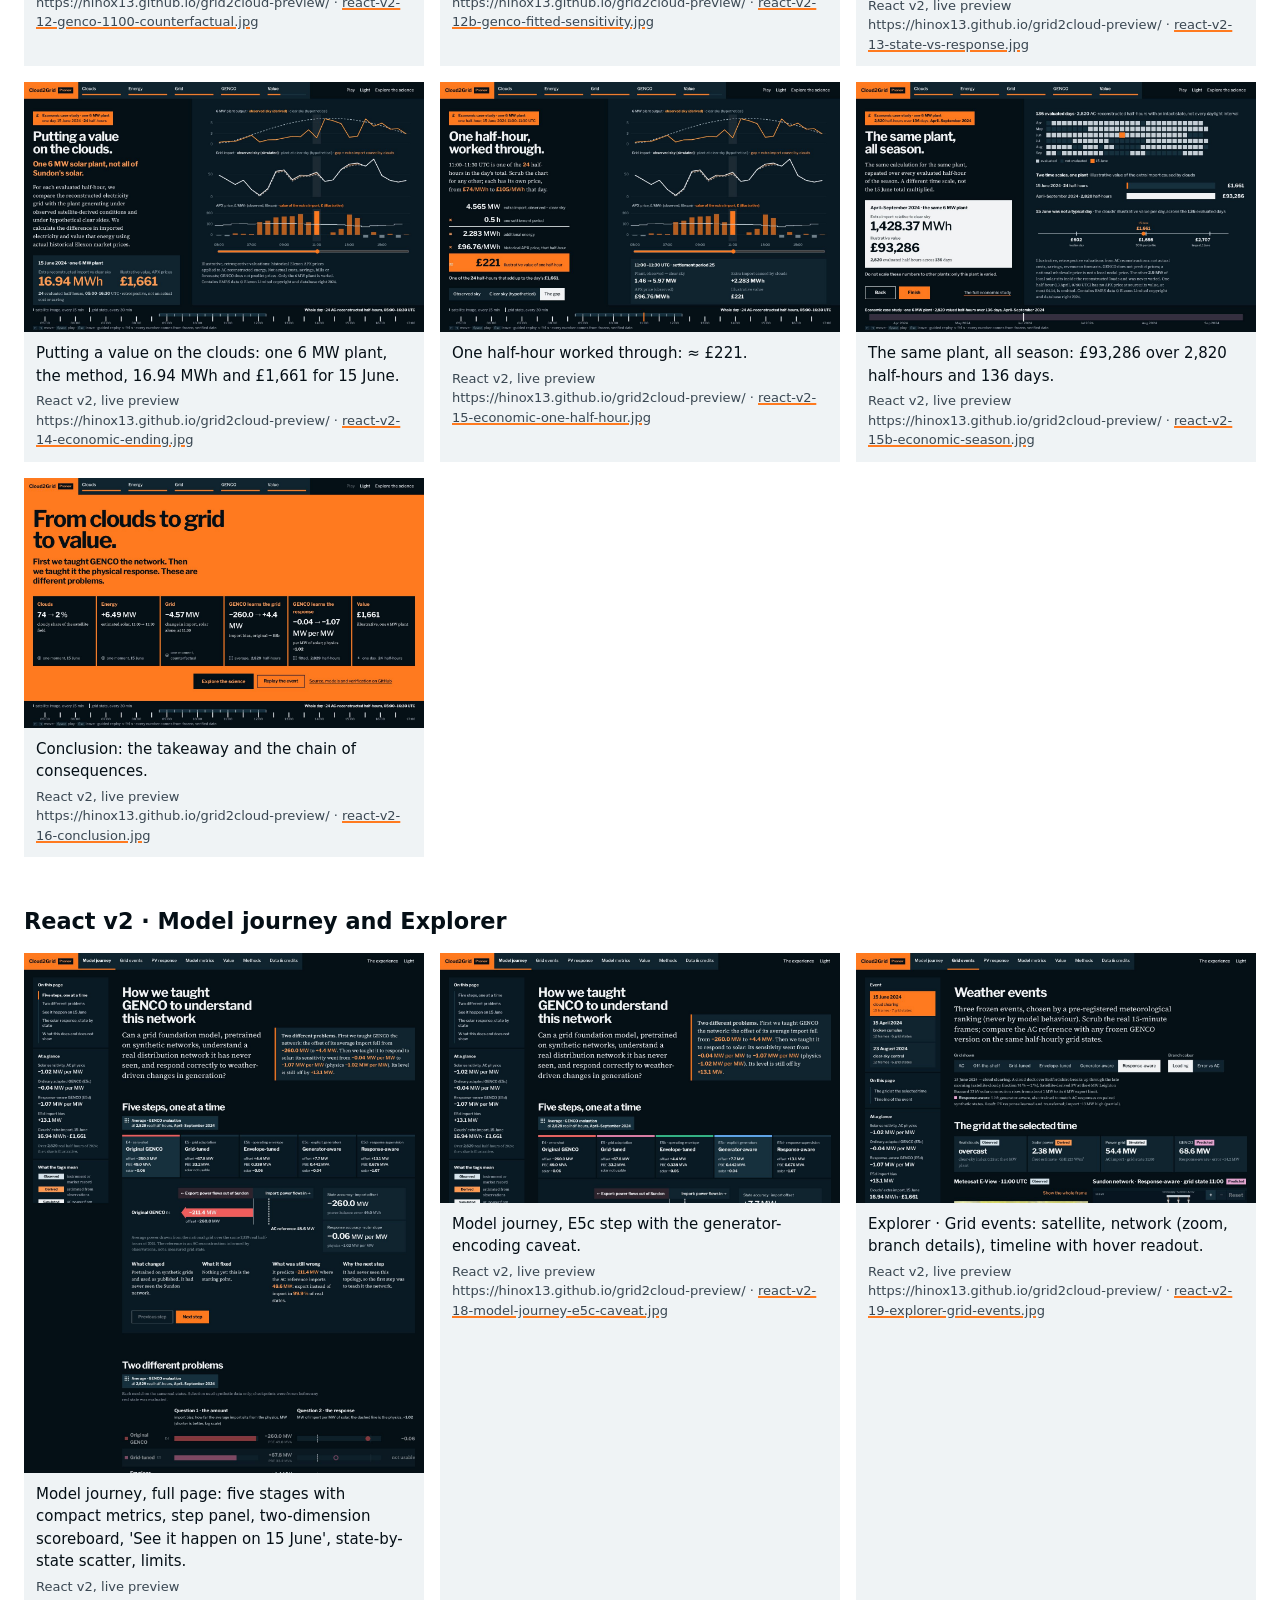
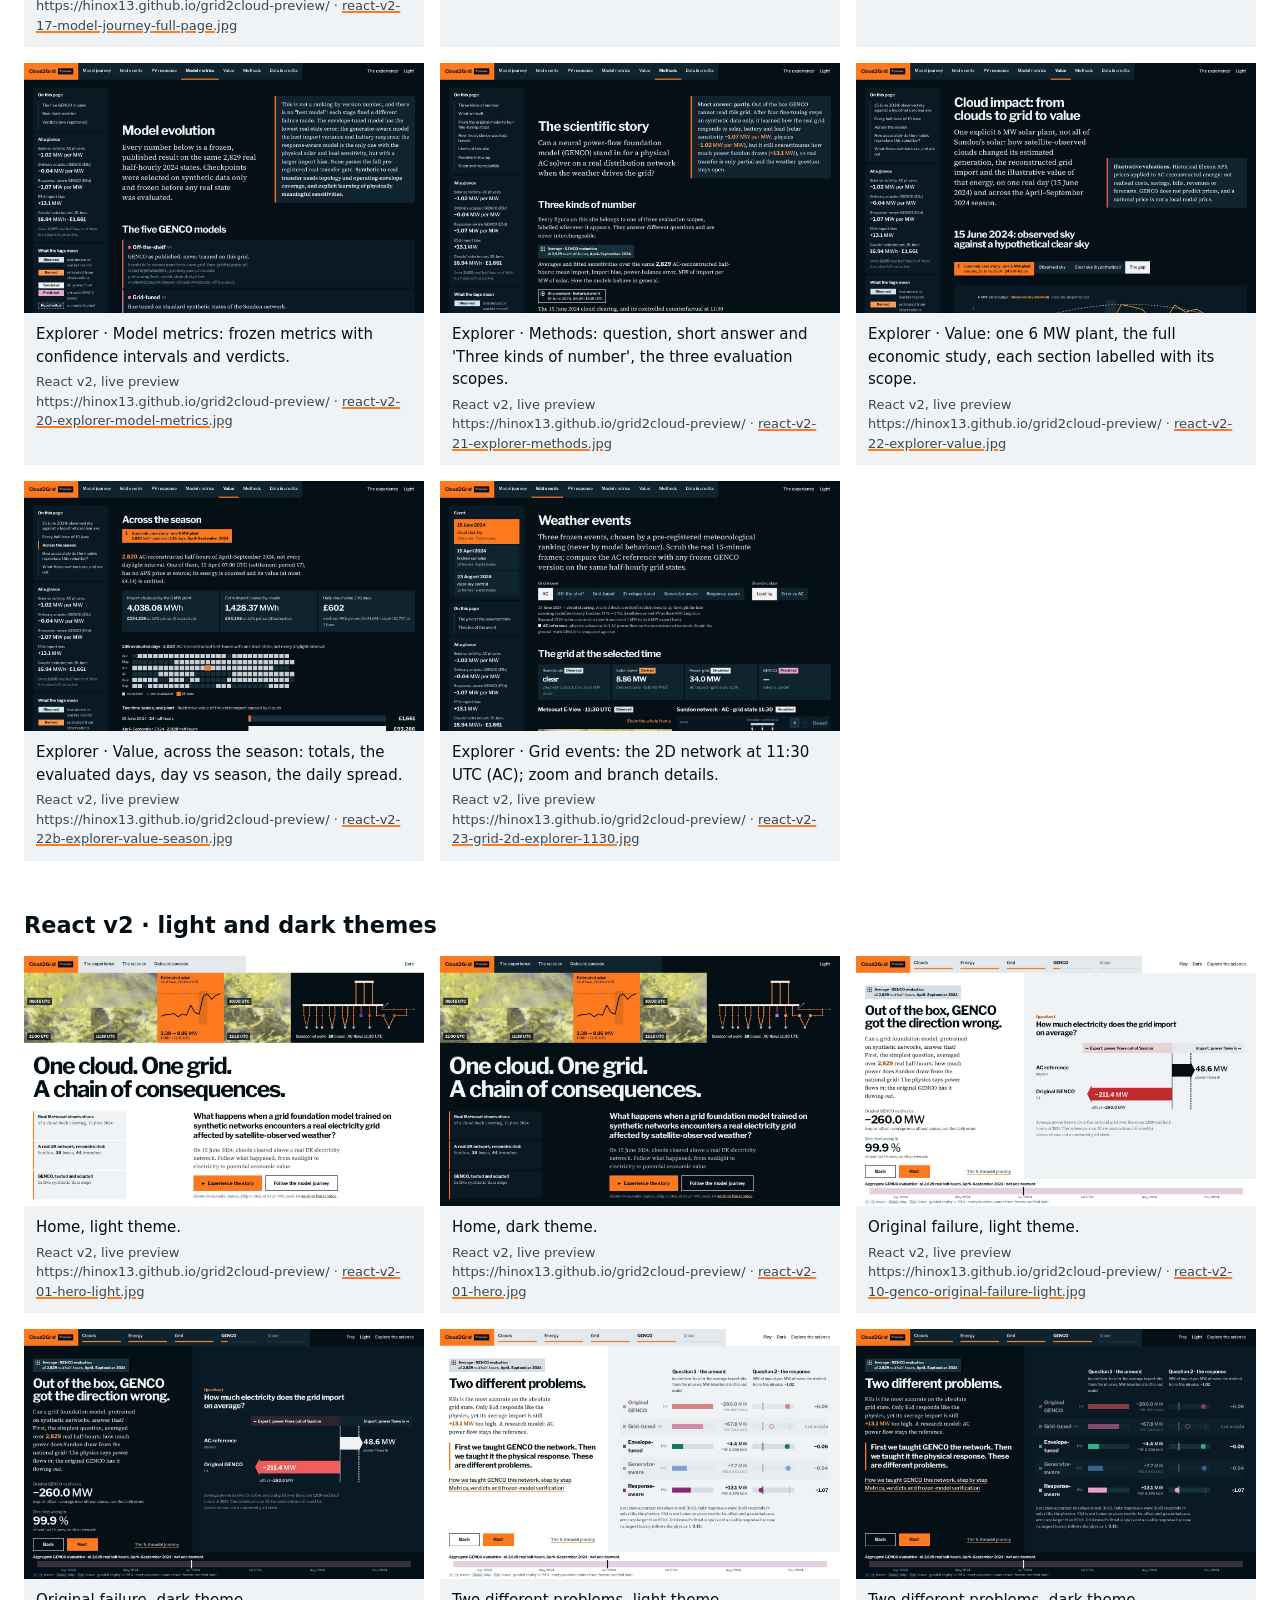
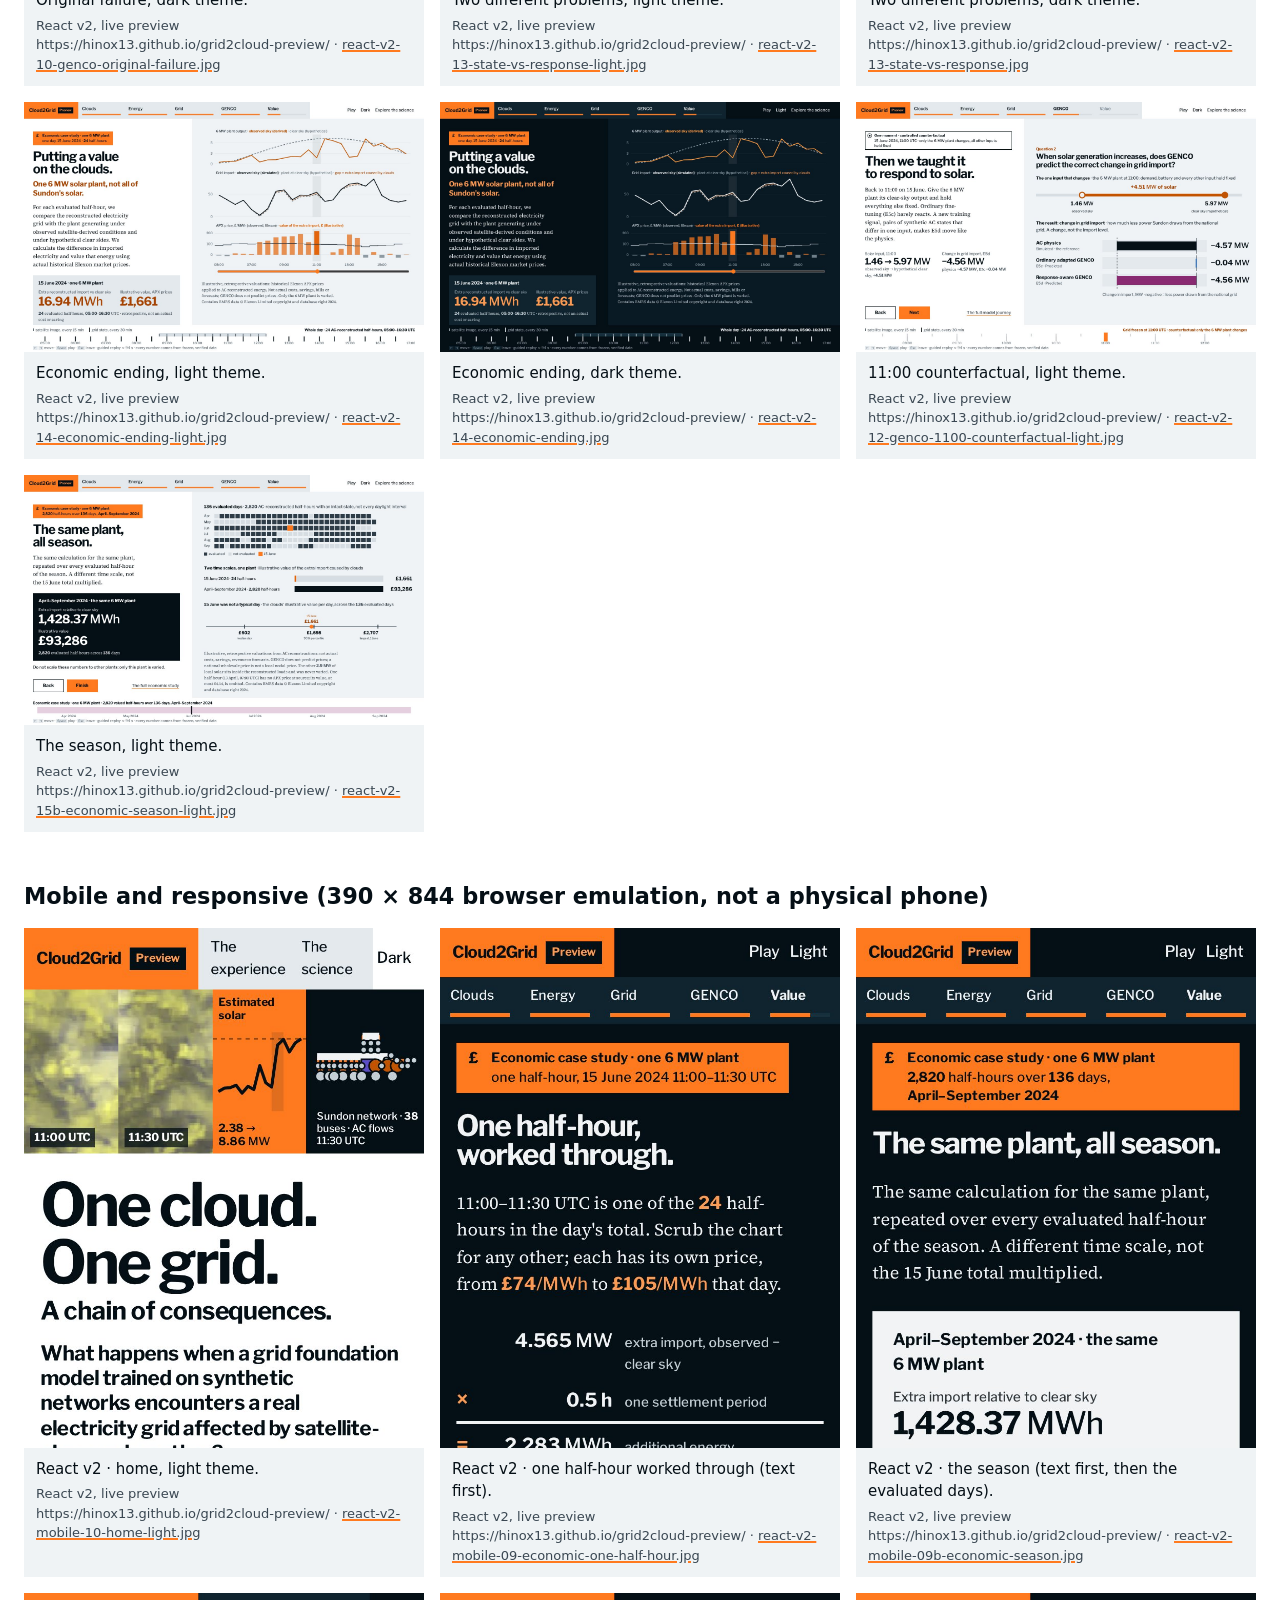
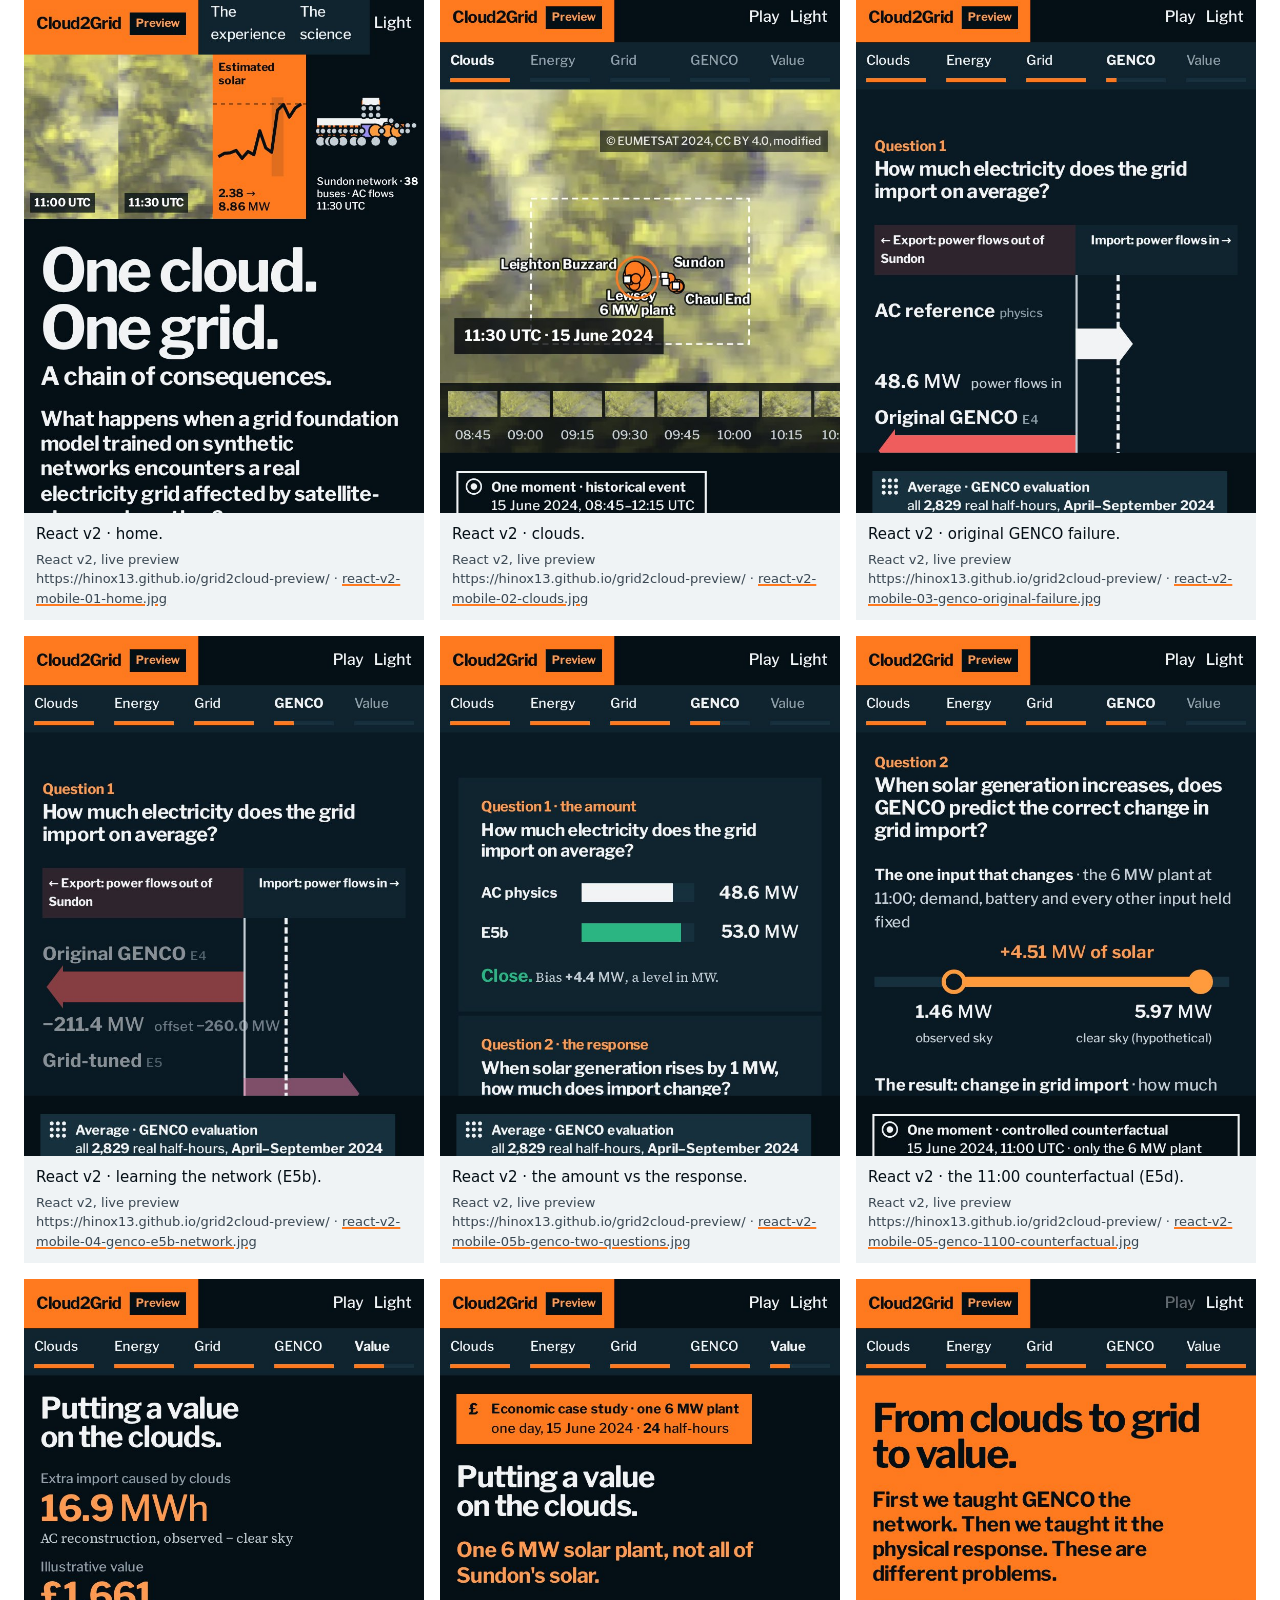
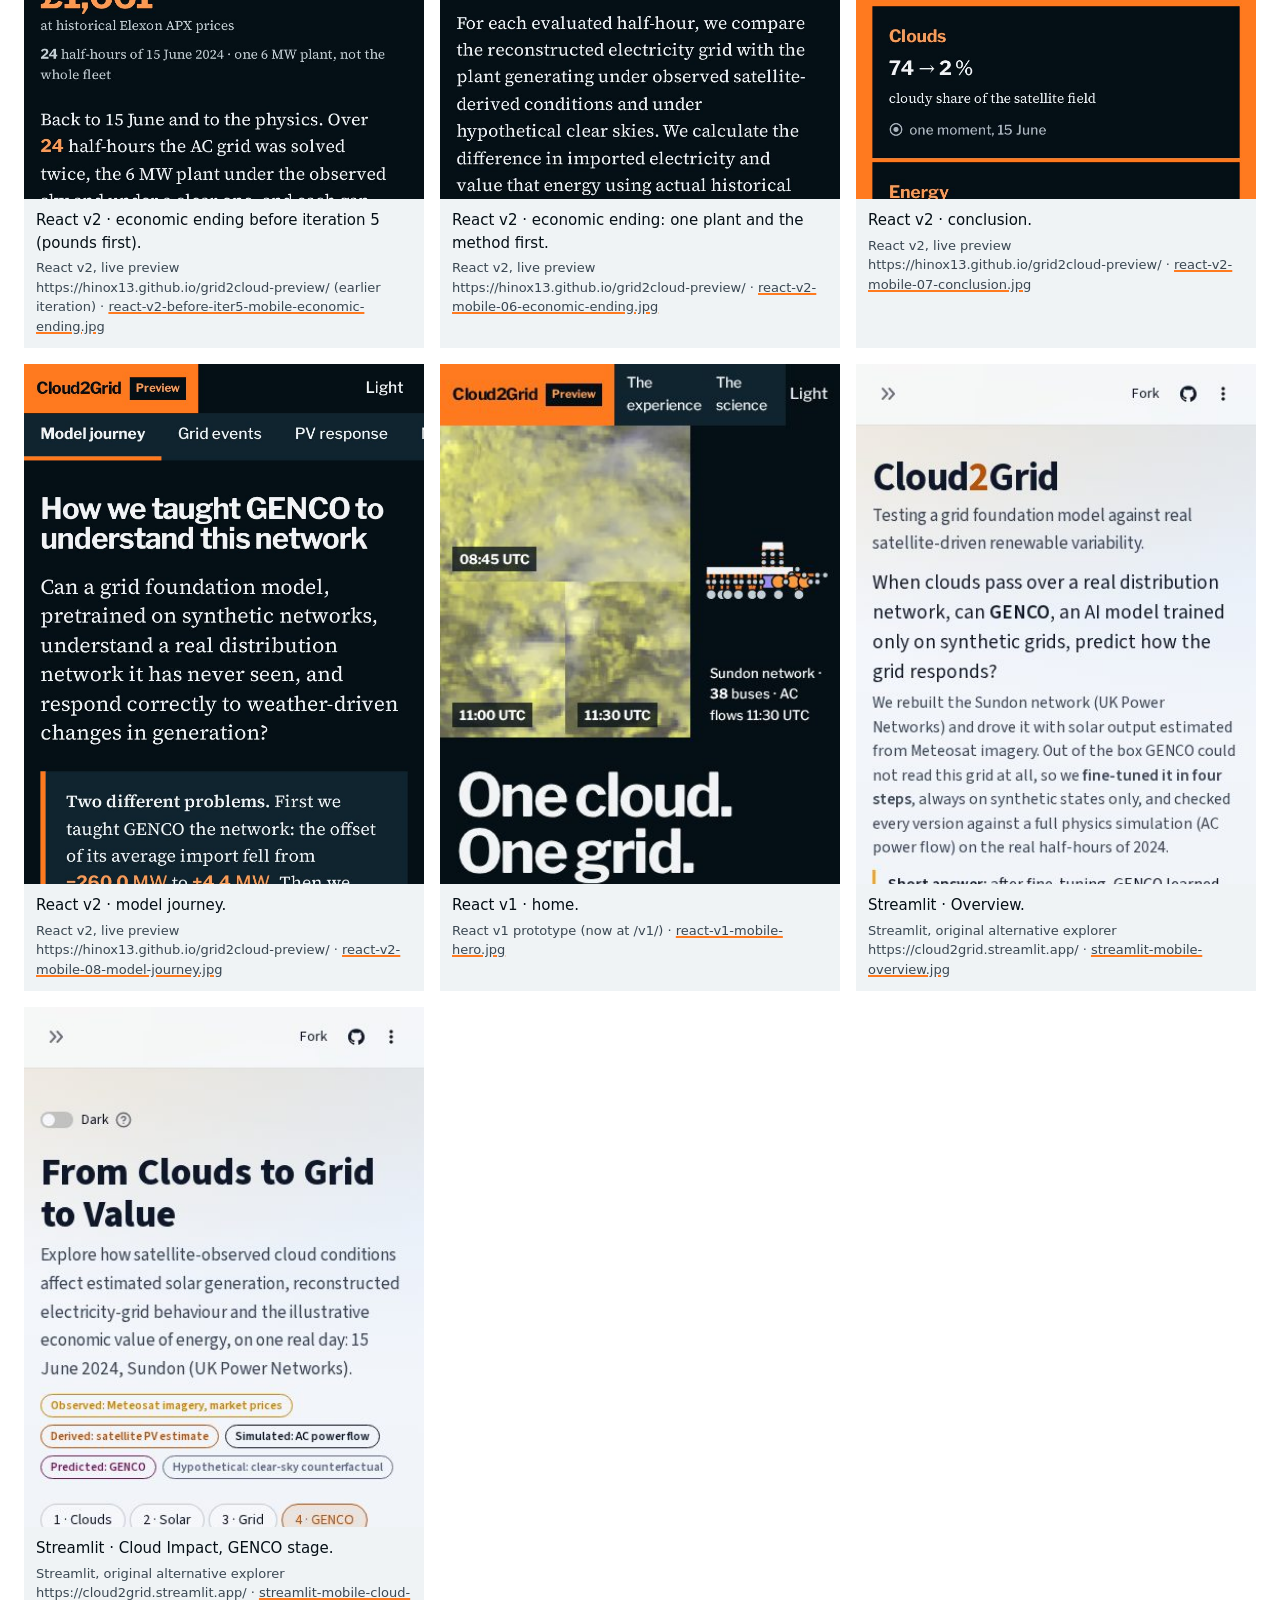
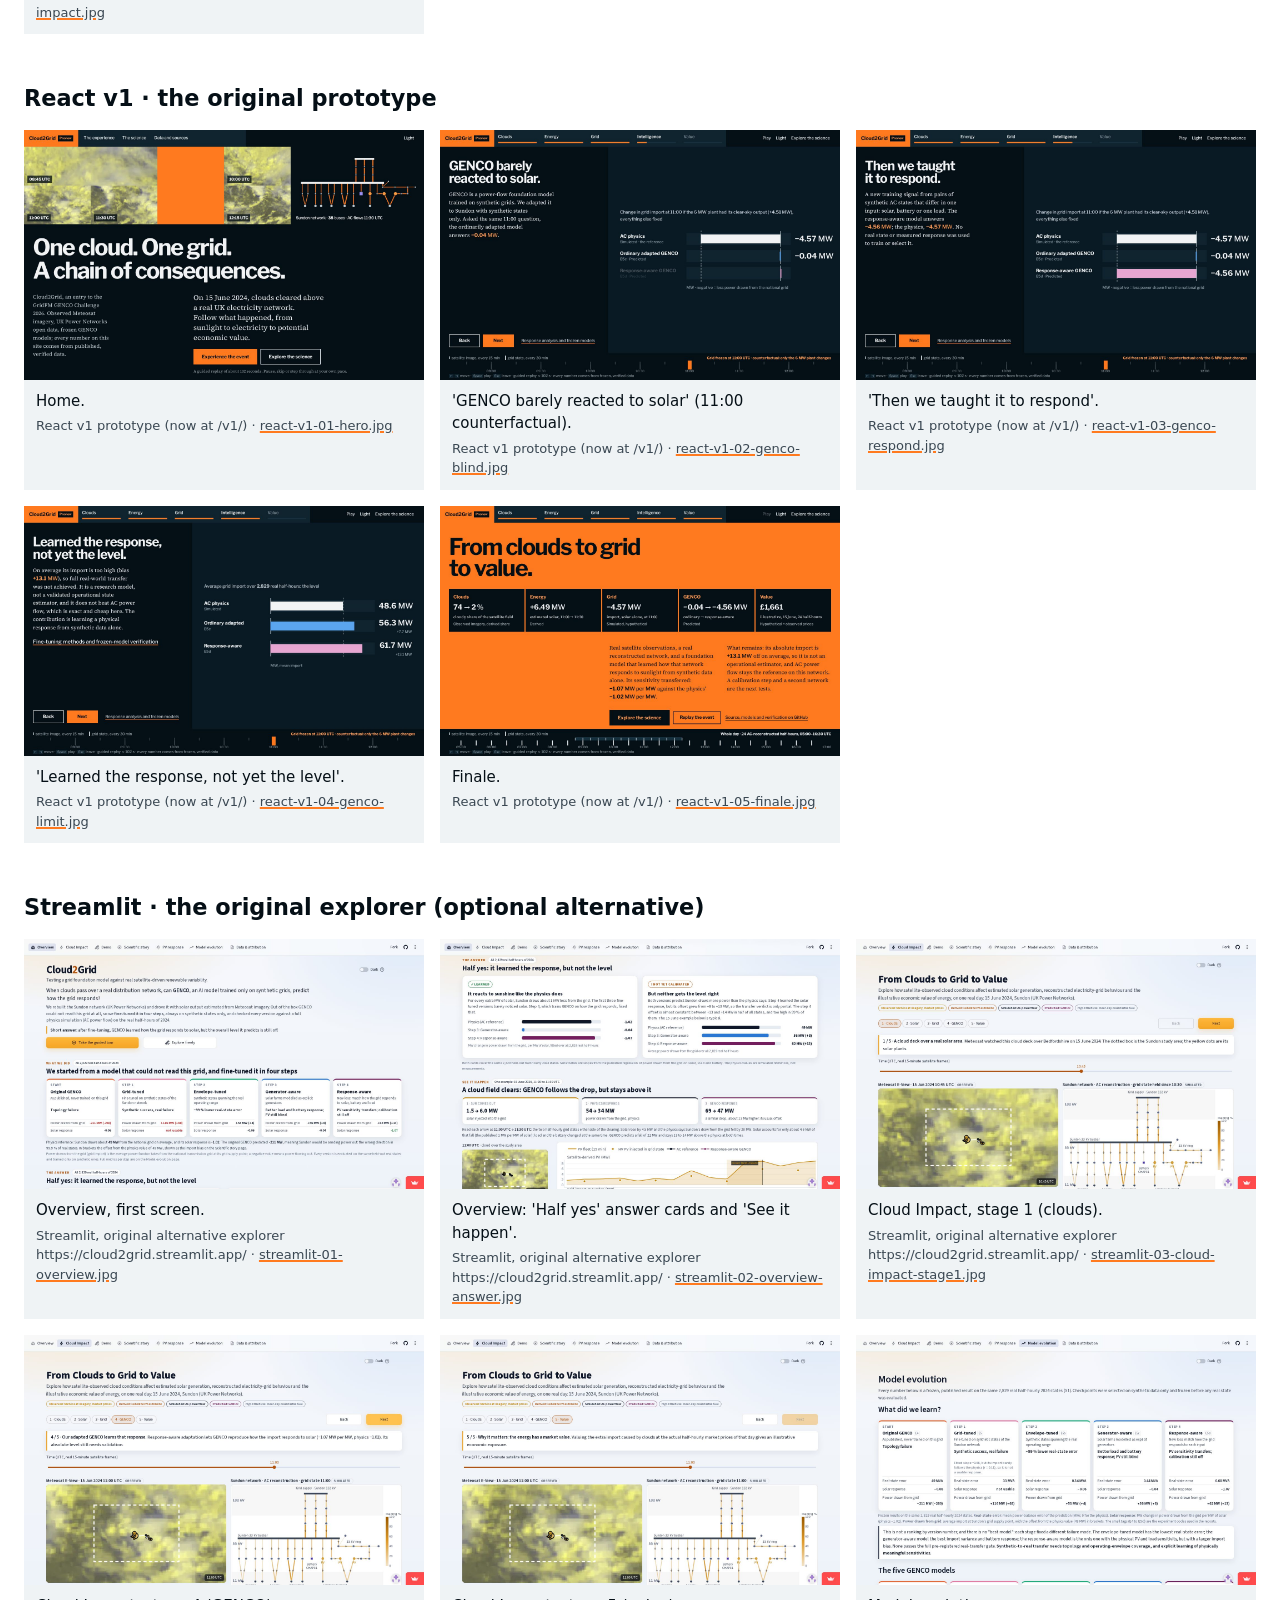
==== commit 1701bdf1: "Preview build of the Cloud2Grid React site (dev 54299d4) Static artifact only: compiled site, frozen" ====
--- a/review-screenshots/index.html
+++ b/review-screenshots/index.html
@@ -30,12 +30,12 @@
 <body>
 <header>
 <h1>Cloud2Grid · review screenshots</h1>
-<p>Unedited browser captures (Playwright, Chromium) of the React preview, the original React prototype and the production Streamlit application, for independent review. Click any image for the full-size file.</p>
+<p>Unedited browser captures (Playwright, Chromium) of the React preview, the original React prototype and the original Streamlit explorer, for independent review. Click any image for the full-size file.</p>
 <p>React v2 captured from the live preview, built from development revision <code>62959a7 (served as gh-pages f826c69)</code>, with reduced motion so that each step shows its final state. Desktop 1440 × 900; mobile 390 × 844 (browser emulation, not a physical device).</p>
-<p>Live: <a href="../">React v2 preview</a> · <a href="../v1/">React v1</a> · <a href="https://cloud2grid.streamlit.app/">Streamlit (official)</a>. Development preview; not an official release.</p>
+<p>Live: <a href="../">React v2 preview</a> · <a href="../v1/">React v1</a> · <a href="https://cloud2grid.streamlit.app/">Streamlit (original, optional)</a>. The official Cloud2Grid website is <a href="https://hinox13.github.io/grid2cloud/">hinox13.github.io/grid2cloud</a>; this is a development preview, not a release.</p>
 <nav><a href="#iter5">Final 2D: before / after</a><a href="#compare">Side by side</a><a href="#v2">React v2 experience</a><a href="#journey">Model journey and Explorer</a><a href="#themes">Light and dark</a><a href="#mobile">Mobile</a><a href="#v1">React v1</a><a href="#streamlit">Streamlit</a></nav>
 </header>
-<section id="iter5"><h2>Final 2D version · scopes, amount vs response, and the economic case study (before → after)</h2><div class="grid"><figure><a href="react-v2-before-iter5-11-genco-e5b-network.jpg"><img src="react-v2-before-iter5-11-genco-e5b-network.jpg" alt="Before: E5b beat with a small context tag; the average-import question was implicit." loading="lazy"></a><figcaption>Before: E5b beat with a small context tag; the average-import question was implicit.<span>React v2, live preview https://hinox13.github.io/grid2cloud-preview/ (earlier iteration) · <a href="react-v2-before-iter5-11-genco-e5b-network.jpg">react-v2-before-iter5-11-genco-e5b-network.jpg</a></span></figcaption></figure><figure><a href="react-v2-11-genco-e5b-network.jpg"><img src="react-v2-11-genco-e5b-network.jpg" alt="After: scope label &#x27;Average · GENCO evaluation, all 2,829 real half-hours, April–September 2024&#x27; and Question 1, &#x27;How much electricity does the grid import on average?&#x27; E5b mean import 53.0 MW (AC 48.6), bias −260.0 → +4.4 MW, power-balance error 49.0 → 0.338 MVA." loading="lazy"></a><figcaption>After: scope label &#x27;Average · GENCO evaluation, all 2,829 real half-hours, April–September 2024&#x27; and Question 1, &#x27;How much electricity does the grid import on average?&#x27; E5b mean import 53.0 MW (AC 48.6), bias −260.0 → +4.4 MW, power-balance error 49.0 → 0.338 MVA.<span>React v2, live preview https://hinox13.github.io/grid2cloud-preview/ · <a href="react-v2-11-genco-e5b-network.jpg">react-v2-11-genco-e5b-network.jpg</a></span></figcaption></figure><figure><a href="react-v2-11b-genco-two-questions.jpg"><img src="react-v2-11b-genco-two-questions.jpg" alt="New transition: &#x27;Getting the amount of imported electricity right wasn&#x27;t enough.&#x27; E5b answers the amount (53.0 vs 48.6 MW) but not the response (−0.06 vs −1.02 MW per MW), leading to Question 2." loading="lazy"></a><figcaption>New transition: &#x27;Getting the amount of imported electricity right wasn&#x27;t enough.&#x27; E5b answers the amount (53.0 vs 48.6 MW) but not the response (−0.06 vs −1.02 MW per MW), leading to Question 2.<span>React v2, live preview https://hinox13.github.io/grid2cloud-preview/ · <a href="react-v2-11b-genco-two-questions.jpg">react-v2-11b-genco-two-questions.jpg</a></span></figcaption></figure><figure><a href="react-v2-before-iter5-12-genco-e5d-solar-response.jpg"><img src="react-v2-before-iter5-12-genco-e5d-solar-response.jpg" alt="Before: the 11:00 counterfactual and the fitted sensitivity shared one beat." loading="lazy"></a><figcaption>Before: the 11:00 counterfactual and the fitted sensitivity shared one beat.<span>React v2, live preview https://hinox13.github.io/grid2cloud-preview/ (earlier iteration) · <a href="react-v2-before-iter5-12-genco-e5d-solar-response.jpg">react-v2-before-iter5-12-genco-e5d-solar-response.jpg</a></span></figcaption></figure><figure><a href="react-v2-12-genco-1100-counterfactual.jpg"><img src="react-v2-12-genco-1100-counterfactual.jpg" alt="After: one moment, controlled counterfactual. The one input that changes (6 MW plant 1.46 → 5.97 MW, +4.51 MW, all else fixed) and the resulting change in import: AC −4.57, E5c −0.04, E5d −4.56 MW. A change, not the import level." loading="lazy"></a><figcaption>After: one moment, controlled counterfactual. The one input that changes (6 MW plant 1.46 → 5.97 MW, +4.51 MW, all else fixed) and the resulting change in import: AC −4.57, E5c −0.04, E5d −4.56 MW. A change, not the import level.<span>React v2, live preview https://hinox13.github.io/grid2cloud-preview/ · <a href="react-v2-12-genco-1100-counterfactual.jpg">react-v2-12-genco-1100-counterfactual.jpg</a></span></figcaption></figure><figure><a href="react-v2-12b-genco-fitted-sensitivity.jpg"><img src="react-v2-12b-genco-fitted-sensitivity.jpg" alt="After, separate beat: fitted sensitivity over all 2,829 half-hours, MW of import per MW of solar: AC −1.02, E5c −0.04, E5d −1.07, with every real state plotted." loading="lazy"></a><figcaption>After, separate beat: fitted sensitivity over all 2,829 half-hours, MW of import per MW of solar: AC −1.02, E5c −0.04, E5d −1.07, with every real state plotted.<span>React v2, live preview https://hinox13.github.io/grid2cloud-preview/ · <a href="react-v2-12b-genco-fitted-sensitivity.jpg">react-v2-12b-genco-fitted-sensitivity.jpg</a></span></figcaption></figure><figure><a href="react-v2-before-iter5-13-state-vs-response.jpg"><img src="react-v2-before-iter5-13-state-vs-response.jpg" alt="Before: &#x27;State accuracy&#x27; / &#x27;Solar-response accuracy&#x27; scoreboard." loading="lazy"></a><figcaption>Before: &#x27;State accuracy&#x27; / &#x27;Solar-response accuracy&#x27; scoreboard.<span>React v2, live preview https://hinox13.github.io/grid2cloud-preview/ (earlier iteration) · <a href="react-v2-before-iter5-13-state-vs-response.jpg">react-v2-before-iter5-13-state-vs-response.jpg</a></span></figcaption></figure><figure><a href="react-v2-13-state-vs-response.jpg"><img src="react-v2-13-state-vs-response.jpg" alt="After: the same scoreboard as Question 1 (the amount) and Question 2 (the response), with the takeaway: &#x27;First we taught GENCO the network. Then we taught it the physical response. These are different problems.&#x27; E5d bias +13.1 MW." loading="lazy"></a><figcaption>After: the same scoreboard as Question 1 (the amount) and Question 2 (the response), with the takeaway: &#x27;First we taught GENCO the network. Then we taught it the physical response. These are different problems.&#x27; E5d bias +13.1 MW.<span>React v2, live preview https://hinox13.github.io/grid2cloud-preview/ · <a href="react-v2-13-state-vs-response.jpg">react-v2-13-state-vs-response.jpg</a></span></figcaption></figure><figure><a href="react-v2-before-iter5-14-economic-ending.jpg"><img src="react-v2-before-iter5-14-economic-ending.jpg" alt="Before: the economic ending opened on the pounds." loading="lazy"></a><figcaption>Before: the economic ending opened on the pounds.<span>React v2, live preview https://hinox13.github.io/grid2cloud-preview/ (earlier iteration) · <a href="react-v2-before-iter5-14-economic-ending.jpg">react-v2-before-iter5-14-economic-ending.jpg</a></span></figcaption></figure><figure><a href="react-v2-14-economic-ending.jpg"><img src="react-v2-14-economic-ending.jpg" alt="After: &#x27;One 6 MW solar plant, not all of Sundon&#x27;s solar&#x27;, the method in one paragraph, then the 15 June result: 16.94 MWh, £1,661, 24 half-hours." loading="lazy"></a><figcaption>After: &#x27;One 6 MW solar plant, not all of Sundon&#x27;s solar&#x27;, the method in one paragraph, then the 15 June result: 16.94 MWh, £1,661, 24 half-hours.<span>React v2, live preview https://hinox13.github.io/grid2cloud-preview/ · <a href="react-v2-14-economic-ending.jpg">react-v2-14-economic-ending.jpg</a></span></figcaption></figure><figure><a href="react-v2-before-iter5-15-economic-half-hours.jpg"><img src="react-v2-before-iter5-15-economic-half-hours.jpg" alt="Before: whole-day ledger and the 11:00 figure in one sentence; the season hidden in a fold." loading="lazy"></a><figcaption>Before: whole-day ledger and the 11:00 figure in one sentence; the season hidden in a fold.<span>React v2, live preview https://hinox13.github.io/grid2cloud-preview/ (earlier iteration) · <a href="react-v2-before-iter5-15-economic-half-hours.jpg">react-v2-before-iter5-15-economic-half-hours.jpg</a></span></figcaption></figure><figure><a href="react-v2-15-economic-one-half-hour.jpg"><img src="react-v2-15-economic-one-half-hour.jpg" alt="After: one half-hour worked through, 4.565 MW × 0.5 h = 2.283 MWh × £96.76/MWh ≈ £221, &#x27;one of the 24 half-hours that add up to £1,661&#x27;." loading="lazy"></a><figcaption>After: one half-hour worked through, 4.565 MW × 0.5 h = 2.283 MWh × £96.76/MWh ≈ £221, &#x27;one of the 24 half-hours that add up to £1,661&#x27;.<span>React v2, live preview https://hinox13.github.io/grid2cloud-preview/ · <a href="react-v2-15-economic-one-half-hour.jpg">react-v2-15-economic-one-half-hour.jpg</a></span></figcaption></figure><figure><a href="react-v2-15b-economic-season.jpg"><img src="react-v2-15b-economic-season.jpg" alt="After, new beat: the same plant, April–September 2024: 1,428.37 MWh, £93,286, 2,820 half-hours over 136 days; the evaluated days; day vs season on one £ axis; 15 June against the median day (£602)." loading="lazy"></a><figcaption>After, new beat: the same plant, April–September 2024: 1,428.37 MWh, £93,286, 2,820 half-hours over 136 days; the evaluated days; day vs season on one £ axis; 15 June against the median day (£602).<span>React v2, live preview https://hinox13.github.io/grid2cloud-preview/ · <a href="react-v2-15b-economic-season.jpg">react-v2-15b-economic-season.jpg</a></span></figcaption></figure><figure><a href="react-v2-16-conclusion.jpg"><img src="react-v2-16-conclusion.jpg" alt="Conclusion: every link of the chain carries its scope (one moment, average, one day)." loading="lazy"></a><figcaption>Conclusion: every link of the chain carries its scope (one moment, average, one day).<span>React v2, live preview https://hinox13.github.io/grid2cloud-preview/ · <a href="react-v2-16-conclusion.jpg">react-v2-16-conclusion.jpg</a></span></figcaption></figure></div></section><section id="compare"><h2>Equivalent moments, side by side</h2><div class="grid compare"><figure><a href="react-v2-01-hero.jpg"><img src="react-v2-01-hero.jpg" alt="React v2 · first screen: headline, research question, three facts, &#x27;▶ Experience the story&#x27;." loading="lazy"></a><figcaption>React v2 · first screen: headline, research question, three facts, &#x27;▶ Experience the story&#x27;.<span>React v2, live preview https://hinox13.github.io/grid2cloud-preview/ · <a href="react-v2-01-hero.jpg">react-v2-01-hero.jpg</a></span></figcaption></figure><figure><a href="react-v1-01-hero.jpg"><img src="react-v1-01-hero.jpg" alt="React v1 · first screen of the original prototype: no research question, GENCO not mentioned." loading="lazy"></a><figcaption>React v1 · first screen of the original prototype: no research question, GENCO not mentioned.<span>React v1 prototype (now at /v1/) · <a href="react-v1-01-hero.jpg">react-v1-01-hero.jpg</a></span></figcaption></figure><figure><a href="streamlit-01-overview.jpg"><img src="streamlit-01-overview.jpg" alt="Streamlit · Overview: the research question in words and the five-step ladder." loading="lazy"></a><figcaption>Streamlit · Overview: the research question in words and the five-step ladder.<span>Streamlit, production https://cloud2grid.streamlit.app/ · <a href="streamlit-01-overview.jpg">streamlit-01-overview.jpg</a></span></figcaption></figure><figure><a href="react-v2-10-genco-original-failure.jpg"><img src="react-v2-10-genco-original-failure.jpg" alt="React v2 · Question 1, the original GENCO failure: AC +48.6 MW in, original GENCO −211.4 MW out (bias −260.0 MW), average over 2,829 real half-hours." loading="lazy"></a><figcaption>React v2 · Question 1, the original GENCO failure: AC +48.6 MW in, original GENCO −211.4 MW out (bias −260.0 MW), average over 2,829 real half-hours.<span>React v2, live preview https://hinox13.github.io/grid2cloud-preview/ · <a href="react-v2-10-genco-original-failure.jpg">react-v2-10-genco-original-failure.jpg</a></span></figcaption></figure><figure><a href="react-v1-02-genco-blind.jpg"><img src="react-v1-02-genco-blind.jpg" alt="React v1 · the GENCO chapter began at the 11:00 counterfactual; the original failure was not shown." loading="lazy"></a><figcaption>React v1 · the GENCO chapter began at the 11:00 counterfactual; the original failure was not shown.<span>React v1 prototype (now at /v1/) · <a href="react-v1-02-genco-blind.jpg">react-v1-02-genco-blind.jpg</a></span></figcaption></figure><figure><a href="streamlit-06-model-evolution.jpg"><img src="streamlit-06-model-evolution.jpg" alt="Streamlit · Model evolution: ladder cards per stage." loading="lazy"></a><figcaption>Streamlit · Model evolution: ladder cards per stage.<span>Streamlit, production https://cloud2grid.streamlit.app/ · <a href="streamlit-06-model-evolution.jpg">streamlit-06-model-evolution.jpg</a></span></figcaption></figure><figure><a href="react-v2-14-economic-ending.jpg"><img src="react-v2-14-economic-ending.jpg" alt="React v2 · economic ending: one 6 MW plant and the method first, then 16.94 MWh and £1,661 (24 half-hours)." loading="lazy"></a><figcaption>React v2 · economic ending: one 6 MW plant and the method first, then 16.94 MWh and £1,661 (24 half-hours).<span>React v2, live preview https://hinox13.github.io/grid2cloud-preview/ · <a href="react-v2-14-economic-ending.jpg">react-v2-14-economic-ending.jpg</a></span></figcaption></figure><figure><a href="react-v1-05-finale.jpg"><img src="react-v1-05-finale.jpg" alt="React v1 · closing chain of the prototype." loading="lazy"></a><figcaption>React v1 · closing chain of the prototype.<span>React v1 prototype (now at /v1/) · <a href="react-v1-05-finale.jpg">react-v1-05-finale.jpg</a></span></figcaption></figure><figure><a href="streamlit-05-cloud-impact-value.jpg"><img src="streamlit-05-cloud-impact-value.jpg" alt="Streamlit · Cloud Impact stage 5, value." loading="lazy"></a><figcaption>Streamlit · Cloud Impact stage 5, value.<span>Streamlit, production https://cloud2grid.streamlit.app/ · <a href="streamlit-05-cloud-impact-value.jpg">streamlit-05-cloud-impact-value.jpg</a></span></figcaption></figure></div></section><section id="v2"><h2>React v2 · the final experience (desktop, dark)</h2><div class="grid"><figure><a href="react-v2-01-hero.jpg"><img src="react-v2-01-hero.jpg" alt="Home, first screen." loading="lazy"></a><figcaption>Home, first screen.<span>React v2, live preview https://hinox13.github.io/grid2cloud-preview/ · <a href="react-v2-01-hero.jpg">react-v2-01-hero.jpg</a></span></figcaption></figure><figure><a href="react-v2-02-home-full-page.jpg"><img src="react-v2-02-home-full-page.jpg" alt="Home, full page: hero, the research band (five stages against the AC reference), the five moments, credits." loading="lazy"></a><figcaption>Home, full page: hero, the research band (five stages against the AC reference), the five moments, credits.<span>React v2, live preview https://hinox13.github.io/grid2cloud-preview/ · <a href="react-v2-02-home-full-page.jpg">react-v2-02-home-full-page.jpg</a></span></figcaption></figure><figure><a href="react-v2-03-opening.jpg"><img src="react-v2-03-opening.jpg" alt="Opening: the pitch over the real 08:45 UTC Meteosat frame." loading="lazy"></a><figcaption>Opening: the pitch over the real 08:45 UTC Meteosat frame.<span>React v2, live preview https://hinox13.github.io/grid2cloud-preview/ · <a href="react-v2-03-opening.jpg">react-v2-03-opening.jpg</a></span></figcaption></figure><figure><a href="react-v2-04-clouds.jpg"><img src="react-v2-04-clouds.jpg" alt="Clouds: real 15-minute frames, the clearing at 11:30 UTC, clear-sky index 0.28 → 1.13 at the 6 MW plant." loading="lazy"></a><figcaption>Clouds: real 15-minute frames, the clearing at 11:30 UTC, clear-sky index 0.28 → 1.13 at the 6 MW plant.<span>React v2, live preview https://hinox13.github.io/grid2cloud-preview/ · <a href="react-v2-04-clouds.jpg">react-v2-04-clouds.jpg</a></span></figcaption></figure><figure><a href="react-v2-05-solar-wipe.jpg"><img src="react-v2-05-solar-wipe.jpg" alt="Solar: wipe between the real 11:00 and 11:30 frames; fleet PV 2.38 → 8.86 MW (derived)." loading="lazy"></a><figcaption>Solar: wipe between the real 11:00 and 11:30 frames; fleet PV 2.38 → 8.86 MW (derived).<span>React v2, live preview https://hinox13.github.io/grid2cloud-preview/ · <a href="react-v2-05-solar-wipe.jpg">react-v2-05-solar-wipe.jpg</a></span></figcaption></figure><figure><a href="react-v2-06-solar-curve.jpg"><img src="react-v2-06-solar-curve.jpg" alt="Solar: +6.49 MW in half an hour across the 8.945 MW fleet (satellite estimate)." loading="lazy"></a><figcaption>Solar: +6.49 MW in half an hour across the 8.945 MW fleet (satellite estimate).<span>React v2, live preview https://hinox13.github.io/grid2cloud-preview/ · <a href="react-v2-06-solar-curve.jpg">react-v2-06-solar-curve.jpg</a></span></figcaption></figure><figure><a href="react-v2-07-grid.jpg"><img src="react-v2-07-grid.jpg" alt="Grid: the reconstructed Sundon network (38 buses, 44 branches), AC import 54.4 → 34.0 MW." loading="lazy"></a><figcaption>Grid: the reconstructed Sundon network (38 buses, 44 branches), AC import 54.4 → 34.0 MW.<span>React v2, live preview https://hinox13.github.io/grid2cloud-preview/ · <a href="react-v2-07-grid.jpg">react-v2-07-grid.jpg</a></span></figcaption></figure><figure><a href="react-v2-08-grid-why.jpg"><img src="react-v2-08-grid-why.jpg" alt="Grid: why the historical change is not all solar (published-regression terms)." loading="lazy"></a><figcaption>Grid: why the historical change is not all solar (published-regression terms).<span>React v2, live preview https://hinox13.github.io/grid2cloud-preview/ · <a href="react-v2-08-grid-why.jpg">react-v2-08-grid-why.jpg</a></span></figcaption></figure><figure><a href="react-v2-09-grid-freeze-1100.jpg"><img src="react-v2-09-grid-freeze-1100.jpg" alt="Grid frozen at 11:00: solar-only counterfactual −4.57 MW vs the historical −20.3 MW." loading="lazy"></a><figcaption>Grid frozen at 11:00: solar-only counterfactual −4.57 MW vs the historical −20.3 MW.<span>React v2, live preview https://hinox13.github.io/grid2cloud-preview/ · <a href="react-v2-09-grid-freeze-1100.jpg">react-v2-09-grid-freeze-1100.jpg</a></span></figcaption></figure><figure><a href="react-v2-10-genco-original-failure.jpg"><img src="react-v2-10-genco-original-failure.jpg" alt="Question 1: out of the box, GENCO got the direction wrong (average over all real half-hours)." loading="lazy"></a><figcaption>Question 1: out of the box, GENCO got the direction wrong (average over all real half-hours).<span>React v2, live preview https://hinox13.github.io/grid2cloud-preview/ · <a href="react-v2-10-genco-original-failure.jpg">react-v2-10-genco-original-failure.jpg</a></span></figcaption></figure><figure><a href="react-v2-11-genco-e5b-network.jpg"><img src="react-v2-11-genco-e5b-network.jpg" alt="First we taught it the network: E5b mean import 53.0 MW, bias −260.0 → +4.4 MW, power-balance error 49.0 → 0.338 MVA." loading="lazy"></a><figcaption>First we taught it the network: E5b mean import 53.0 MW, bias −260.0 → +4.4 MW, power-balance error 49.0 → 0.338 MVA.<span>React v2, live preview https://hinox13.github.io/grid2cloud-preview/ · <a href="react-v2-11-genco-e5b-network.jpg">react-v2-11-genco-e5b-network.jpg</a></span></figcaption></figure><figure><a href="react-v2-11b-genco-two-questions.jpg"><img src="react-v2-11b-genco-two-questions.jpg" alt="The right amount was not enough: the amount vs the response." loading="lazy"></a><figcaption>The right amount was not enough: the amount vs the response.<span>React v2, live preview https://hinox13.github.io/grid2cloud-preview/ · <a href="react-v2-11b-genco-two-questions.jpg">react-v2-11b-genco-two-questions.jpg</a></span></figcaption></figure><figure><a href="react-v2-12-genco-1100-counterfactual.jpg"><img src="react-v2-12-genco-1100-counterfactual.jpg" alt="Question 2 at one moment: the controlled 11:00 counterfactual, changes in import (MW)." loading="lazy"></a><figcaption>Question 2 at one moment: the controlled 11:00 counterfactual, changes in import (MW).<span>React v2, live preview https://hinox13.github.io/grid2cloud-preview/ · <a href="react-v2-12-genco-1100-counterfactual.jpg">react-v2-12-genco-1100-counterfactual.jpg</a></span></figcaption></figure><figure><a href="react-v2-12b-genco-fitted-sensitivity.jpg"><img src="react-v2-12b-genco-fitted-sensitivity.jpg" alt="Question 2 across all states: fitted sensitivity (MW per MW)." loading="lazy"></a><figcaption>Question 2 across all states: fitted sensitivity (MW per MW).<span>React v2, live preview https://hinox13.github.io/grid2cloud-preview/ · <a href="react-v2-12b-genco-fitted-sensitivity.jpg">react-v2-12b-genco-fitted-sensitivity.jpg</a></span></figcaption></figure><figure><a href="react-v2-13-state-vs-response.jpg"><img src="react-v2-13-state-vs-response.jpg" alt="Two different problems: the amount vs the response for all five stages; E5d not better on every metric." loading="lazy"></a><figcaption>Two different problems: the amount vs the response for all five stages; E5d not better on every metric.<span>React v2, live preview https://hinox13.github.io/grid2cloud-preview/ · <a href="react-v2-13-state-vs-response.jpg">react-v2-13-state-vs-response.jpg</a></span></figcaption></figure><figure><a href="react-v2-14-economic-ending.jpg"><img src="react-v2-14-economic-ending.jpg" alt="Putting a value on the clouds: one 6 MW plant, the method, 16.94 MWh and £1,661 for 15 June." loading="lazy"></a><figcaption>Putting a value on the clouds: one 6 MW plant, the method, 16.94 MWh and £1,661 for 15 June.<span>React v2, live preview https://hinox13.github.io/grid2cloud-preview/ · <a href="react-v2-14-economic-ending.jpg">react-v2-14-economic-ending.jpg</a></span></figcaption></figure><figure><a href="react-v2-15-economic-one-half-hour.jpg"><img src="react-v2-15-economic-one-half-hour.jpg" alt="One half-hour worked through: ≈ £221." loading="lazy"></a><figcaption>One half-hour worked through: ≈ £221.<span>React v2, live preview https://hinox13.github.io/grid2cloud-preview/ · <a href="react-v2-15-economic-one-half-hour.jpg">react-v2-15-economic-one-half-hour.jpg</a></span></figcaption></figure><figure><a href="react-v2-15b-economic-season.jpg"><img src="react-v2-15b-economic-season.jpg" alt="The same plant, all season: £93,286 over 2,820 half-hours and 136 days." loading="lazy"></a><figcaption>The same plant, all season: £93,286 over 2,820 half-hours and 136 days.<span>React v2, live preview https://hinox13.github.io/grid2cloud-preview/ · <a href="react-v2-15b-economic-season.jpg">react-v2-15b-economic-season.jpg</a></span></figcaption></figure><figure><a href="react-v2-16-conclusion.jpg"><img src="react-v2-16-conclusion.jpg" alt="Conclusion: the takeaway and the chain of consequences." loading="lazy"></a><figcaption>Conclusion: the takeaway and the chain of consequences.<span>React v2, live preview https://hinox13.github.io/grid2cloud-preview/ · <a href="react-v2-16-conclusion.jpg">react-v2-16-conclusion.jpg</a></span></figcaption></figure></div></section><section id="journey"><h2>React v2 · Model journey and Explorer</h2><div class="grid"><figure><a href="react-v2-17-model-journey-full-page.jpg"><img src="react-v2-17-model-journey-full-page.jpg" alt="Model journey, full page: five stages with compact metrics, step panel, two-dimension scoreboard, &#x27;See it happen on 15 June&#x27;, state-by-state scatter, limits." loading="lazy"></a><figcaption>Model journey, full page: five stages with compact metrics, step panel, two-dimension scoreboard, &#x27;See it happen on 15 June&#x27;, state-by-state scatter, limits.<span>React v2, live preview https://hinox13.github.io/grid2cloud-preview/ · <a href="react-v2-17-model-journey-full-page.jpg">react-v2-17-model-journey-full-page.jpg</a></span></figcaption></figure><figure><a href="react-v2-18-model-journey-e5c-caveat.jpg"><img src="react-v2-18-model-journey-e5c-caveat.jpg" alt="Model journey, E5c step with the generator-encoding caveat." loading="lazy"></a><figcaption>Model journey, E5c step with the generator-encoding caveat.<span>React v2, live preview https://hinox13.github.io/grid2cloud-preview/ · <a href="react-v2-18-model-journey-e5c-caveat.jpg">react-v2-18-model-journey-e5c-caveat.jpg</a></span></figcaption></figure><figure><a href="react-v2-19-explorer-grid-events.jpg"><img src="react-v2-19-explorer-grid-events.jpg" alt="Explorer · Grid events: satellite, network (zoom, branch details), timeline with hover readout." loading="lazy"></a><figcaption>Explorer · Grid events: satellite, network (zoom, branch details), timeline with hover readout.<span>React v2, live preview https://hinox13.github.io/grid2cloud-preview/ · <a href="react-v2-19-explorer-grid-events.jpg">react-v2-19-explorer-grid-events.jpg</a></span></figcaption></figure><figure><a href="react-v2-20-explorer-model-metrics.jpg"><img src="react-v2-20-explorer-model-metrics.jpg" alt="Explorer · Model metrics: frozen metrics with confidence intervals and verdicts." loading="lazy"></a><figcaption>Explorer · Model metrics: frozen metrics with confidence intervals and verdicts.<span>React v2, live preview https://hinox13.github.io/grid2cloud-preview/ · <a href="react-v2-20-explorer-model-metrics.jpg">react-v2-20-explorer-model-metrics.jpg</a></span></figcaption></figure><figure><a href="react-v2-21-explorer-methods.jpg"><img src="react-v2-21-explorer-methods.jpg" alt="Explorer · Methods: question, short answer and &#x27;Three kinds of number&#x27;, the three evaluation scopes." loading="lazy"></a><figcaption>Explorer · Methods: question, short answer and &#x27;Three kinds of number&#x27;, the three evaluation scopes.<span>React v2, live preview https://hinox13.github.io/grid2cloud-preview/ · <a href="react-v2-21-explorer-methods.jpg">react-v2-21-explorer-methods.jpg</a></span></figcaption></figure><figure><a href="react-v2-22-explorer-value.jpg"><img src="react-v2-22-explorer-value.jpg" alt="Explorer · Value: one 6 MW plant, the full economic study, each section labelled with its scope." loading="lazy"></a><figcaption>Explorer · Value: one 6 MW plant, the full economic study, each section labelled with its scope.<span>React v2, live preview https://hinox13.github.io/grid2cloud-preview/ · <a href="react-v2-22-explorer-value.jpg">react-v2-22-explorer-value.jpg</a></span></figcaption></figure><figure><a href="react-v2-22b-explorer-value-season.jpg"><img src="react-v2-22b-explorer-value-season.jpg" alt="Explorer · Value, across the season: totals, the evaluated days, day vs season, the daily spread." loading="lazy"></a><figcaption>Explorer · Value, across the season: totals, the evaluated days, day vs season, the daily spread.<span>React v2, live preview https://hinox13.github.io/grid2cloud-preview/ · <a href="react-v2-22b-explorer-value-season.jpg">react-v2-22b-explorer-value-season.jpg</a></span></figcaption></figure><figure><a href="react-v2-23-grid-2d-explorer-1130.jpg"><img src="react-v2-23-grid-2d-explorer-1130.jpg" alt="Explorer · Grid events: the 2D network at 11:30 UTC (AC); zoom and branch details." loading="lazy"></a><figcaption>Explorer · Grid events: the 2D network at 11:30 UTC (AC); zoom and branch details.<span>React v2, live preview https://hinox13.github.io/grid2cloud-preview/ · <a href="react-v2-23-grid-2d-explorer-1130.jpg">react-v2-23-grid-2d-explorer-1130.jpg</a></span></figcaption></figure></div></section><section id="themes"><h2>React v2 · light and dark themes</h2><div class="grid"><figure><a href="react-v2-01-hero-light.jpg"><img src="react-v2-01-hero-light.jpg" alt="Home, light theme." loading="lazy"></a><figcaption>Home, light theme.<span>React v2, live preview https://hinox13.github.io/grid2cloud-preview/ · <a href="react-v2-01-hero-light.jpg">react-v2-01-hero-light.jpg</a></span></figcaption></figure><figure><a href="react-v2-01-hero.jpg"><img src="react-v2-01-hero.jpg" alt="Home, dark theme." loading="lazy"></a><figcaption>Home, dark theme.<span>React v2, live preview https://hinox13.github.io/grid2cloud-preview/ · <a href="react-v2-01-hero.jpg">react-v2-01-hero.jpg</a></span></figcaption></figure><figure><a href="react-v2-10-genco-original-failure-light.jpg"><img src="react-v2-10-genco-original-failure-light.jpg" alt="Original failure, light theme." loading="lazy"></a><figcaption>Original failure, light theme.<span>React v2, live preview https://hinox13.github.io/grid2cloud-preview/ · <a href="react-v2-10-genco-original-failure-light.jpg">react-v2-10-genco-original-failure-light.jpg</a></span></figcaption></figure><figure><a href="react-v2-10-genco-original-failure.jpg"><img src="react-v2-10-genco-original-failure.jpg" alt="Original failure, dark theme." loading="lazy"></a><figcaption>Original failure, dark theme.<span>React v2, live preview https://hinox13.github.io/grid2cloud-preview/ · <a href="react-v2-10-genco-original-failure.jpg">react-v2-10-genco-original-failure.jpg</a></span></figcaption></figure><figure><a href="react-v2-13-state-vs-response-light.jpg"><img src="react-v2-13-state-vs-response-light.jpg" alt="Two different problems, light theme." loading="lazy"></a><figcaption>Two different problems, light theme.<span>React v2, live preview https://hinox13.github.io/grid2cloud-preview/ · <a href="react-v2-13-state-vs-response-light.jpg">react-v2-13-state-vs-response-light.jpg</a></span></figcaption></figure><figure><a href="react-v2-13-state-vs-response.jpg"><img src="react-v2-13-state-vs-response.jpg" alt="Two different problems, dark theme." loading="lazy"></a><figcaption>Two different problems, dark theme.<span>React v2, live preview https://hinox13.github.io/grid2cloud-preview/ · <a href="react-v2-13-state-vs-response.jpg">react-v2-13-state-vs-response.jpg</a></span></figcaption></figure><figure><a href="react-v2-14-economic-ending-light.jpg"><img src="react-v2-14-economic-ending-light.jpg" alt="Economic ending, light theme." loading="lazy"></a><figcaption>Economic ending, light theme.<span>React v2, live preview https://hinox13.github.io/grid2cloud-preview/ · <a href="react-v2-14-economic-ending-light.jpg">react-v2-14-economic-ending-light.jpg</a></span></figcaption></figure><figure><a href="react-v2-14-economic-ending.jpg"><img src="react-v2-14-economic-ending.jpg" alt="Economic ending, dark theme." loading="lazy"></a><figcaption>Economic ending, dark theme.<span>React v2, live preview https://hinox13.github.io/grid2cloud-preview/ · <a href="react-v2-14-economic-ending.jpg">react-v2-14-economic-ending.jpg</a></span></figcaption></figure><figure><a href="react-v2-12-genco-1100-counterfactual-light.jpg"><img src="react-v2-12-genco-1100-counterfactual-light.jpg" alt="11:00 counterfactual, light theme." loading="lazy"></a><figcaption>11:00 counterfactual, light theme.<span>React v2, live preview https://hinox13.github.io/grid2cloud-preview/ · <a href="react-v2-12-genco-1100-counterfactual-light.jpg">react-v2-12-genco-1100-counterfactual-light.jpg</a></span></figcaption></figure><figure><a href="react-v2-15b-economic-season-light.jpg"><img src="react-v2-15b-economic-season-light.jpg" alt="The season, light theme." loading="lazy"></a><figcaption>The season, light theme.<span>React v2, live preview https://hinox13.github.io/grid2cloud-preview/ · <a href="react-v2-15b-economic-season-light.jpg">react-v2-15b-economic-season-light.jpg</a></span></figcaption></figure></div></section><section id="mobile"><h2>Mobile and responsive (390 × 844 browser emulation, not a physical phone)</h2><div class="grid"><figure><a href="react-v2-mobile-10-home-light.jpg"><img src="react-v2-mobile-10-home-light.jpg" alt="React v2 · home, light theme." loading="lazy"></a><figcaption>React v2 · home, light theme.<span>React v2, live preview https://hinox13.github.io/grid2cloud-preview/ · <a href="react-v2-mobile-10-home-light.jpg">react-v2-mobile-10-home-light.jpg</a></span></figcaption></figure><figure><a href="react-v2-mobile-09-economic-one-half-hour.jpg"><img src="react-v2-mobile-09-economic-one-half-hour.jpg" alt="React v2 · one half-hour worked through (text first)." loading="lazy"></a><figcaption>React v2 · one half-hour worked through (text first).<span>React v2, live preview https://hinox13.github.io/grid2cloud-preview/ · <a href="react-v2-mobile-09-economic-one-half-hour.jpg">react-v2-mobile-09-economic-one-half-hour.jpg</a></span></figcaption></figure><figure><a href="react-v2-mobile-09b-economic-season.jpg"><img src="react-v2-mobile-09b-economic-season.jpg" alt="React v2 · the season (text first, then the evaluated days)." loading="lazy"></a><figcaption>React v2 · the season (text first, then the evaluated days).<span>React v2, live preview https://hinox13.github.io/grid2cloud-preview/ · <a href="react-v2-mobile-09b-economic-season.jpg">react-v2-mobile-09b-economic-season.jpg</a></span></figcaption></figure><figure><a href="react-v2-mobile-01-home.jpg"><img src="react-v2-mobile-01-home.jpg" alt="React v2 · home." loading="lazy"></a><figcaption>React v2 · home.<span>React v2, live preview https://hinox13.github.io/grid2cloud-preview/ · <a href="react-v2-mobile-01-home.jpg">react-v2-mobile-01-home.jpg</a></span></figcaption></figure><figure><a href="react-v2-mobile-02-clouds.jpg"><img src="react-v2-mobile-02-clouds.jpg" alt="React v2 · clouds." loading="lazy"></a><figcaption>React v2 · clouds.<span>React v2, live preview https://hinox13.github.io/grid2cloud-preview/ · <a href="react-v2-mobile-02-clouds.jpg">react-v2-mobile-02-clouds.jpg</a></span></figcaption></figure><figure><a href="react-v2-mobile-03-genco-original-failure.jpg"><img src="react-v2-mobile-03-genco-original-failure.jpg" alt="React v2 · original GENCO failure." loading="lazy"></a><figcaption>React v2 · original GENCO failure.<span>React v2, live preview https://hinox13.github.io/grid2cloud-preview/ · <a href="react-v2-mobile-03-genco-original-failure.jpg">react-v2-mobile-03-genco-original-failure.jpg</a></span></figcaption></figure><figure><a href="react-v2-mobile-04-genco-e5b-network.jpg"><img src="react-v2-mobile-04-genco-e5b-network.jpg" alt="React v2 · learning the network (E5b)." loading="lazy"></a><figcaption>React v2 · learning the network (E5b).<span>React v2, live preview https://hinox13.github.io/grid2cloud-preview/ · <a href="react-v2-mobile-04-genco-e5b-network.jpg">react-v2-mobile-04-genco-e5b-network.jpg</a></span></figcaption></figure><figure><a href="react-v2-mobile-05b-genco-two-questions.jpg"><img src="react-v2-mobile-05b-genco-two-questions.jpg" alt="React v2 · the amount vs the response." loading="lazy"></a><figcaption>React v2 · the amount vs the response.<span>React v2, live preview https://hinox13.github.io/grid2cloud-preview/ · <a href="react-v2-mobile-05b-genco-two-questions.jpg">react-v2-mobile-05b-genco-two-questions.jpg</a></span></figcaption></figure><figure><a href="react-v2-mobile-05-genco-1100-counterfactual.jpg"><img src="react-v2-mobile-05-genco-1100-counterfactual.jpg" alt="React v2 · the 11:00 counterfactual (E5d)." loading="lazy"></a><figcaption>React v2 · the 11:00 counterfactual (E5d).<span>React v2, live preview https://hinox13.github.io/grid2cloud-preview/ · <a href="react-v2-mobile-05-genco-1100-counterfactual.jpg">react-v2-mobile-05-genco-1100-counterfactual.jpg</a></span></figcaption></figure><figure><a href="react-v2-before-iter5-mobile-economic-ending.jpg"><img src="react-v2-before-iter5-mobile-economic-ending.jpg" alt="React v2 · economic ending before iteration 5 (pounds first)." loading="lazy"></a><figcaption>React v2 · economic ending before iteration 5 (pounds first).<span>React v2, live preview https://hinox13.github.io/grid2cloud-preview/ (earlier iteration) · <a href="react-v2-before-iter5-mobile-economic-ending.jpg">react-v2-before-iter5-mobile-economic-ending.jpg</a></span></figcaption></figure><figure><a href="react-v2-mobile-06-economic-ending.jpg"><img src="react-v2-mobile-06-economic-ending.jpg" alt="React v2 · economic ending: one plant and the method first." loading="lazy"></a><figcaption>React v2 · economic ending: one plant and the method first.<span>React v2, live preview https://hinox13.github.io/grid2cloud-preview/ · <a href="react-v2-mobile-06-economic-ending.jpg">react-v2-mobile-06-economic-ending.jpg</a></span></figcaption></figure><figure><a href="react-v2-mobile-07-conclusion.jpg"><img src="react-v2-mobile-07-conclusion.jpg" alt="React v2 · conclusion." loading="lazy"></a><figcaption>React v2 · conclusion.<span>React v2, live preview https://hinox13.github.io/grid2cloud-preview/ · <a href="react-v2-mobile-07-conclusion.jpg">react-v2-mobile-07-conclusion.jpg</a></span></figcaption></figure><figure><a href="react-v2-mobile-08-model-journey.jpg"><img src="react-v2-mobile-08-model-journey.jpg" alt="React v2 · model journey." loading="lazy"></a><figcaption>React v2 · model journey.<span>React v2, live preview https://hinox13.github.io/grid2cloud-preview/ · <a href="react-v2-mobile-08-model-journey.jpg">react-v2-mobile-08-model-journey.jpg</a></span></figcaption></figure><figure><a href="react-v1-mobile-hero.jpg"><img src="react-v1-mobile-hero.jpg" alt="React v1 · home." loading="lazy"></a><figcaption>React v1 · home.<span>React v1 prototype (now at /v1/) · <a href="react-v1-mobile-hero.jpg">react-v1-mobile-hero.jpg</a></span></figcaption></figure><figure><a href="streamlit-mobile-overview.jpg"><img src="streamlit-mobile-overview.jpg" alt="Streamlit · Overview." loading="lazy"></a><figcaption>Streamlit · Overview.<span>Streamlit, production https://cloud2grid.streamlit.app/ · <a href="streamlit-mobile-overview.jpg">streamlit-mobile-overview.jpg</a></span></figcaption></figure><figure><a href="streamlit-mobile-cloud-impact.jpg"><img src="streamlit-mobile-cloud-impact.jpg" alt="Streamlit · Cloud Impact, GENCO stage." loading="lazy"></a><figcaption>Streamlit · Cloud Impact, GENCO stage.<span>Streamlit, production https://cloud2grid.streamlit.app/ · <a href="streamlit-mobile-cloud-impact.jpg">streamlit-mobile-cloud-impact.jpg</a></span></figcaption></figure></div></section><section id="v1"><h2>React v1 · the original prototype</h2><div class="grid"><figure><a href="react-v1-01-hero.jpg"><img src="react-v1-01-hero.jpg" alt="Home." loading="lazy"></a><figcaption>Home.<span>React v1 prototype (now at /v1/) · <a href="react-v1-01-hero.jpg">react-v1-01-hero.jpg</a></span></figcaption></figure><figure><a href="react-v1-02-genco-blind.jpg"><img src="react-v1-02-genco-blind.jpg" alt="&#x27;GENCO barely reacted to solar&#x27; (11:00 counterfactual)." loading="lazy"></a><figcaption>&#x27;GENCO barely reacted to solar&#x27; (11:00 counterfactual).<span>React v1 prototype (now at /v1/) · <a href="react-v1-02-genco-blind.jpg">react-v1-02-genco-blind.jpg</a></span></figcaption></figure><figure><a href="react-v1-03-genco-respond.jpg"><img src="react-v1-03-genco-respond.jpg" alt="&#x27;Then we taught it to respond&#x27;." loading="lazy"></a><figcaption>&#x27;Then we taught it to respond&#x27;.<span>React v1 prototype (now at /v1/) · <a href="react-v1-03-genco-respond.jpg">react-v1-03-genco-respond.jpg</a></span></figcaption></figure><figure><a href="react-v1-04-genco-limit.jpg"><img src="react-v1-04-genco-limit.jpg" alt="&#x27;Learned the response, not yet the level&#x27;." loading="lazy"></a><figcaption>&#x27;Learned the response, not yet the level&#x27;.<span>React v1 prototype (now at /v1/) · <a href="react-v1-04-genco-limit.jpg">react-v1-04-genco-limit.jpg</a></span></figcaption></figure><figure><a href="react-v1-05-finale.jpg"><img src="react-v1-05-finale.jpg" alt="Finale." loading="lazy"></a><figcaption>Finale.<span>React v1 prototype (now at /v1/) · <a href="react-v1-05-finale.jpg">react-v1-05-finale.jpg</a></span></figcaption></figure></div></section><section id="streamlit"><h2>Streamlit · the production reference</h2><div class="grid"><figure><a href="streamlit-01-overview.jpg"><img src="streamlit-01-overview.jpg" alt="Overview, first screen." loading="lazy"></a><figcaption>Overview, first screen.<span>Streamlit, production https://cloud2grid.streamlit.app/ · <a href="streamlit-01-overview.jpg">streamlit-01-overview.jpg</a></span></figcaption></figure><figure><a href="streamlit-02-overview-answer.jpg"><img src="streamlit-02-overview-answer.jpg" alt="Overview: &#x27;Half yes&#x27; answer cards and &#x27;See it happen&#x27;." loading="lazy"></a><figcaption>Overview: &#x27;Half yes&#x27; answer cards and &#x27;See it happen&#x27;.<span>Streamlit, production https://cloud2grid.streamlit.app/ · <a href="streamlit-02-overview-answer.jpg">streamlit-02-overview-answer.jpg</a></span></figcaption></figure><figure><a href="streamlit-03-cloud-impact-stage1.jpg"><img src="streamlit-03-cloud-impact-stage1.jpg" alt="Cloud Impact, stage 1 (clouds)." loading="lazy"></a><figcaption>Cloud Impact, stage 1 (clouds).<span>Streamlit, production https://cloud2grid.streamlit.app/ · <a href="streamlit-03-cloud-impact-stage1.jpg">streamlit-03-cloud-impact-stage1.jpg</a></span></figcaption></figure><figure><a href="streamlit-04-cloud-impact-genco.jpg"><img src="streamlit-04-cloud-impact-genco.jpg" alt="Cloud Impact, stage 4 (GENCO)." loading="lazy"></a><figcaption>Cloud Impact, stage 4 (GENCO).<span>Streamlit, production https://cloud2grid.streamlit.app/ · <a href="streamlit-04-cloud-impact-genco.jpg">streamlit-04-cloud-impact-genco.jpg</a></span></figcaption></figure><figure><a href="streamlit-05-cloud-impact-value.jpg"><img src="streamlit-05-cloud-impact-value.jpg" alt="Cloud Impact, stage 5 (value)." loading="lazy"></a><figcaption>Cloud Impact, stage 5 (value).<span>Streamlit, production https://cloud2grid.streamlit.app/ · <a href="streamlit-05-cloud-impact-value.jpg">streamlit-05-cloud-impact-value.jpg</a></span></figcaption></figure><figure><a href="streamlit-06-model-evolution.jpg"><img src="streamlit-06-model-evolution.jpg" alt="Model evolution." loading="lazy"></a><figcaption>Model evolution.<span>Streamlit, production https://cloud2grid.streamlit.app/ · <a href="streamlit-06-model-evolution.jpg">streamlit-06-model-evolution.jpg</a></span></figcaption></figure><figure><a href="streamlit-07-scientific-story.jpg"><img src="streamlit-07-scientific-story.jpg" alt="Scientific story." loading="lazy"></a><figcaption>Scientific story.<span>Streamlit, production https://cloud2grid.streamlit.app/ · <a href="streamlit-07-scientific-story.jpg">streamlit-07-scientific-story.jpg</a></span></figcaption></figure></div></section>
+<section id="iter5"><h2>Final 2D version · scopes, amount vs response, and the economic case study (before → after)</h2><div class="grid"><figure><a href="react-v2-before-iter5-11-genco-e5b-network.jpg"><img src="react-v2-before-iter5-11-genco-e5b-network.jpg" alt="Before: E5b beat with a small context tag; the average-import question was implicit." loading="lazy"></a><figcaption>Before: E5b beat with a small context tag; the average-import question was implicit.<span>React v2, live preview https://hinox13.github.io/grid2cloud-preview/ (earlier iteration) · <a href="react-v2-before-iter5-11-genco-e5b-network.jpg">react-v2-before-iter5-11-genco-e5b-network.jpg</a></span></figcaption></figure><figure><a href="react-v2-11-genco-e5b-network.jpg"><img src="react-v2-11-genco-e5b-network.jpg" alt="After: scope label &#x27;Average · GENCO evaluation, all 2,829 real half-hours, April–September 2024&#x27; and Question 1, &#x27;How much electricity does the grid import on average?&#x27; E5b mean import 53.0 MW (AC 48.6), bias −260.0 → +4.4 MW, power-balance error 49.0 → 0.338 MVA." loading="lazy"></a><figcaption>After: scope label &#x27;Average · GENCO evaluation, all 2,829 real half-hours, April–September 2024&#x27; and Question 1, &#x27;How much electricity does the grid import on average?&#x27; E5b mean import 53.0 MW (AC 48.6), bias −260.0 → +4.4 MW, power-balance error 49.0 → 0.338 MVA.<span>React v2, live preview https://hinox13.github.io/grid2cloud-preview/ · <a href="react-v2-11-genco-e5b-network.jpg">react-v2-11-genco-e5b-network.jpg</a></span></figcaption></figure><figure><a href="react-v2-11b-genco-two-questions.jpg"><img src="react-v2-11b-genco-two-questions.jpg" alt="New transition: &#x27;Getting the amount of imported electricity right wasn&#x27;t enough.&#x27; E5b answers the amount (53.0 vs 48.6 MW) but not the response (−0.06 vs −1.02 MW per MW), leading to Question 2." loading="lazy"></a><figcaption>New transition: &#x27;Getting the amount of imported electricity right wasn&#x27;t enough.&#x27; E5b answers the amount (53.0 vs 48.6 MW) but not the response (−0.06 vs −1.02 MW per MW), leading to Question 2.<span>React v2, live preview https://hinox13.github.io/grid2cloud-preview/ · <a href="react-v2-11b-genco-two-questions.jpg">react-v2-11b-genco-two-questions.jpg</a></span></figcaption></figure><figure><a href="react-v2-before-iter5-12-genco-e5d-solar-response.jpg"><img src="react-v2-before-iter5-12-genco-e5d-solar-response.jpg" alt="Before: the 11:00 counterfactual and the fitted sensitivity shared one beat." loading="lazy"></a><figcaption>Before: the 11:00 counterfactual and the fitted sensitivity shared one beat.<span>React v2, live preview https://hinox13.github.io/grid2cloud-preview/ (earlier iteration) · <a href="react-v2-before-iter5-12-genco-e5d-solar-response.jpg">react-v2-before-iter5-12-genco-e5d-solar-response.jpg</a></span></figcaption></figure><figure><a href="react-v2-12-genco-1100-counterfactual.jpg"><img src="react-v2-12-genco-1100-counterfactual.jpg" alt="After: one moment, controlled counterfactual. The one input that changes (6 MW plant 1.46 → 5.97 MW, +4.51 MW, all else fixed) and the resulting change in import: AC −4.57, E5c −0.04, E5d −4.56 MW. A change, not the import level." loading="lazy"></a><figcaption>After: one moment, controlled counterfactual. The one input that changes (6 MW plant 1.46 → 5.97 MW, +4.51 MW, all else fixed) and the resulting change in import: AC −4.57, E5c −0.04, E5d −4.56 MW. A change, not the import level.<span>React v2, live preview https://hinox13.github.io/grid2cloud-preview/ · <a href="react-v2-12-genco-1100-counterfactual.jpg">react-v2-12-genco-1100-counterfactual.jpg</a></span></figcaption></figure><figure><a href="react-v2-12b-genco-fitted-sensitivity.jpg"><img src="react-v2-12b-genco-fitted-sensitivity.jpg" alt="After, separate beat: fitted sensitivity over all 2,829 half-hours, MW of import per MW of solar: AC −1.02, E5c −0.04, E5d −1.07, with every real state plotted." loading="lazy"></a><figcaption>After, separate beat: fitted sensitivity over all 2,829 half-hours, MW of import per MW of solar: AC −1.02, E5c −0.04, E5d −1.07, with every real state plotted.<span>React v2, live preview https://hinox13.github.io/grid2cloud-preview/ · <a href="react-v2-12b-genco-fitted-sensitivity.jpg">react-v2-12b-genco-fitted-sensitivity.jpg</a></span></figcaption></figure><figure><a href="react-v2-before-iter5-13-state-vs-response.jpg"><img src="react-v2-before-iter5-13-state-vs-response.jpg" alt="Before: &#x27;State accuracy&#x27; / &#x27;Solar-response accuracy&#x27; scoreboard." loading="lazy"></a><figcaption>Before: &#x27;State accuracy&#x27; / &#x27;Solar-response accuracy&#x27; scoreboard.<span>React v2, live preview https://hinox13.github.io/grid2cloud-preview/ (earlier iteration) · <a href="react-v2-before-iter5-13-state-vs-response.jpg">react-v2-before-iter5-13-state-vs-response.jpg</a></span></figcaption></figure><figure><a href="react-v2-13-state-vs-response.jpg"><img src="react-v2-13-state-vs-response.jpg" alt="After: the same scoreboard as Question 1 (the amount) and Question 2 (the response), with the takeaway: &#x27;First we taught GENCO the network. Then we taught it the physical response. These are different problems.&#x27; E5d bias +13.1 MW." loading="lazy"></a><figcaption>After: the same scoreboard as Question 1 (the amount) and Question 2 (the response), with the takeaway: &#x27;First we taught GENCO the network. Then we taught it the physical response. These are different problems.&#x27; E5d bias +13.1 MW.<span>React v2, live preview https://hinox13.github.io/grid2cloud-preview/ · <a href="react-v2-13-state-vs-response.jpg">react-v2-13-state-vs-response.jpg</a></span></figcaption></figure><figure><a href="react-v2-before-iter5-14-economic-ending.jpg"><img src="react-v2-before-iter5-14-economic-ending.jpg" alt="Before: the economic ending opened on the pounds." loading="lazy"></a><figcaption>Before: the economic ending opened on the pounds.<span>React v2, live preview https://hinox13.github.io/grid2cloud-preview/ (earlier iteration) · <a href="react-v2-before-iter5-14-economic-ending.jpg">react-v2-before-iter5-14-economic-ending.jpg</a></span></figcaption></figure><figure><a href="react-v2-14-economic-ending.jpg"><img src="react-v2-14-economic-ending.jpg" alt="After: &#x27;One 6 MW solar plant, not all of Sundon&#x27;s solar&#x27;, the method in one paragraph, then the 15 June result: 16.94 MWh, £1,661, 24 half-hours." loading="lazy"></a><figcaption>After: &#x27;One 6 MW solar plant, not all of Sundon&#x27;s solar&#x27;, the method in one paragraph, then the 15 June result: 16.94 MWh, £1,661, 24 half-hours.<span>React v2, live preview https://hinox13.github.io/grid2cloud-preview/ · <a href="react-v2-14-economic-ending.jpg">react-v2-14-economic-ending.jpg</a></span></figcaption></figure><figure><a href="react-v2-before-iter5-15-economic-half-hours.jpg"><img src="react-v2-before-iter5-15-economic-half-hours.jpg" alt="Before: whole-day ledger and the 11:00 figure in one sentence; the season hidden in a fold." loading="lazy"></a><figcaption>Before: whole-day ledger and the 11:00 figure in one sentence; the season hidden in a fold.<span>React v2, live preview https://hinox13.github.io/grid2cloud-preview/ (earlier iteration) · <a href="react-v2-before-iter5-15-economic-half-hours.jpg">react-v2-before-iter5-15-economic-half-hours.jpg</a></span></figcaption></figure><figure><a href="react-v2-15-economic-one-half-hour.jpg"><img src="react-v2-15-economic-one-half-hour.jpg" alt="After: one half-hour worked through, 4.565 MW × 0.5 h = 2.283 MWh × £96.76/MWh ≈ £221, &#x27;one of the 24 half-hours that add up to £1,661&#x27;." loading="lazy"></a><figcaption>After: one half-hour worked through, 4.565 MW × 0.5 h = 2.283 MWh × £96.76/MWh ≈ £221, &#x27;one of the 24 half-hours that add up to £1,661&#x27;.<span>React v2, live preview https://hinox13.github.io/grid2cloud-preview/ · <a href="react-v2-15-economic-one-half-hour.jpg">react-v2-15-economic-one-half-hour.jpg</a></span></figcaption></figure><figure><a href="react-v2-15b-economic-season.jpg"><img src="react-v2-15b-economic-season.jpg" alt="After, new beat: the same plant, April–September 2024: 1,428.37 MWh, £93,286, 2,820 half-hours over 136 days; the evaluated days; day vs season on one £ axis; 15 June against the median day (£602)." loading="lazy"></a><figcaption>After, new beat: the same plant, April–September 2024: 1,428.37 MWh, £93,286, 2,820 half-hours over 136 days; the evaluated days; day vs season on one £ axis; 15 June against the median day (£602).<span>React v2, live preview https://hinox13.github.io/grid2cloud-preview/ · <a href="react-v2-15b-economic-season.jpg">react-v2-15b-economic-season.jpg</a></span></figcaption></figure><figure><a href="react-v2-16-conclusion.jpg"><img src="react-v2-16-conclusion.jpg" alt="Conclusion: every link of the chain carries its scope (one moment, average, one day)." loading="lazy"></a><figcaption>Conclusion: every link of the chain carries its scope (one moment, average, one day).<span>React v2, live preview https://hinox13.github.io/grid2cloud-preview/ · <a href="react-v2-16-conclusion.jpg">react-v2-16-conclusion.jpg</a></span></figcaption></figure></div></section><section id="compare"><h2>Equivalent moments, side by side</h2><div class="grid compare"><figure><a href="react-v2-01-hero.jpg"><img src="react-v2-01-hero.jpg" alt="React v2 · first screen: headline, research question, three facts, &#x27;▶ Experience the story&#x27;." loading="lazy"></a><figcaption>React v2 · first screen: headline, research question, three facts, &#x27;▶ Experience the story&#x27;.<span>React v2, live preview https://hinox13.github.io/grid2cloud-preview/ · <a href="react-v2-01-hero.jpg">react-v2-01-hero.jpg</a></span></figcaption></figure><figure><a href="react-v1-01-hero.jpg"><img src="react-v1-01-hero.jpg" alt="React v1 · first screen of the original prototype: no research question, GENCO not mentioned." loading="lazy"></a><figcaption>React v1 · first screen of the original prototype: no research question, GENCO not mentioned.<span>React v1 prototype (now at /v1/) · <a href="react-v1-01-hero.jpg">react-v1-01-hero.jpg</a></span></figcaption></figure><figure><a href="streamlit-01-overview.jpg"><img src="streamlit-01-overview.jpg" alt="Streamlit · Overview: the research question in words and the five-step ladder." loading="lazy"></a><figcaption>Streamlit · Overview: the research question in words and the five-step ladder.<span>Streamlit, original alternative explorer https://cloud2grid.streamlit.app/ · <a href="streamlit-01-overview.jpg">streamlit-01-overview.jpg</a></span></figcaption></figure><figure><a href="react-v2-10-genco-original-failure.jpg"><img src="react-v2-10-genco-original-failure.jpg" alt="React v2 · Question 1, the original GENCO failure: AC +48.6 MW in, original GENCO −211.4 MW out (bias −260.0 MW), average over 2,829 real half-hours." loading="lazy"></a><figcaption>React v2 · Question 1, the original GENCO failure: AC +48.6 MW in, original GENCO −211.4 MW out (bias −260.0 MW), average over 2,829 real half-hours.<span>React v2, live preview https://hinox13.github.io/grid2cloud-preview/ · <a href="react-v2-10-genco-original-failure.jpg">react-v2-10-genco-original-failure.jpg</a></span></figcaption></figure><figure><a href="react-v1-02-genco-blind.jpg"><img src="react-v1-02-genco-blind.jpg" alt="React v1 · the GENCO chapter began at the 11:00 counterfactual; the original failure was not shown." loading="lazy"></a><figcaption>React v1 · the GENCO chapter began at the 11:00 counterfactual; the original failure was not shown.<span>React v1 prototype (now at /v1/) · <a href="react-v1-02-genco-blind.jpg">react-v1-02-genco-blind.jpg</a></span></figcaption></figure><figure><a href="streamlit-06-model-evolution.jpg"><img src="streamlit-06-model-evolution.jpg" alt="Streamlit · Model evolution: ladder cards per stage." loading="lazy"></a><figcaption>Streamlit · Model evolution: ladder cards per stage.<span>Streamlit, original alternative explorer https://cloud2grid.streamlit.app/ · <a href="streamlit-06-model-evolution.jpg">streamlit-06-model-evolution.jpg</a></span></figcaption></figure><figure><a href="react-v2-14-economic-ending.jpg"><img src="react-v2-14-economic-ending.jpg" alt="React v2 · economic ending: one 6 MW plant and the method first, then 16.94 MWh and £1,661 (24 half-hours)." loading="lazy"></a><figcaption>React v2 · economic ending: one 6 MW plant and the method first, then 16.94 MWh and £1,661 (24 half-hours).<span>React v2, live preview https://hinox13.github.io/grid2cloud-preview/ · <a href="react-v2-14-economic-ending.jpg">react-v2-14-economic-ending.jpg</a></span></figcaption></figure><figure><a href="react-v1-05-finale.jpg"><img src="react-v1-05-finale.jpg" alt="React v1 · closing chain of the prototype." loading="lazy"></a><figcaption>React v1 · closing chain of the prototype.<span>React v1 prototype (now at /v1/) · <a href="react-v1-05-finale.jpg">react-v1-05-finale.jpg</a></span></figcaption></figure><figure><a href="streamlit-05-cloud-impact-value.jpg"><img src="streamlit-05-cloud-impact-value.jpg" alt="Streamlit · Cloud Impact stage 5, value." loading="lazy"></a><figcaption>Streamlit · Cloud Impact stage 5, value.<span>Streamlit, original alternative explorer https://cloud2grid.streamlit.app/ · <a href="streamlit-05-cloud-impact-value.jpg">streamlit-05-cloud-impact-value.jpg</a></span></figcaption></figure></div></section><section id="v2"><h2>React v2 · the final experience (desktop, dark)</h2><div class="grid"><figure><a href="react-v2-01-hero.jpg"><img src="react-v2-01-hero.jpg" alt="Home, first screen." loading="lazy"></a><figcaption>Home, first screen.<span>React v2, live preview https://hinox13.github.io/grid2cloud-preview/ · <a href="react-v2-01-hero.jpg">react-v2-01-hero.jpg</a></span></figcaption></figure><figure><a href="react-v2-02-home-full-page.jpg"><img src="react-v2-02-home-full-page.jpg" alt="Home, full page: hero, the research band (five stages against the AC reference), the five moments, credits." loading="lazy"></a><figcaption>Home, full page: hero, the research band (five stages against the AC reference), the five moments, credits.<span>React v2, live preview https://hinox13.github.io/grid2cloud-preview/ · <a href="react-v2-02-home-full-page.jpg">react-v2-02-home-full-page.jpg</a></span></figcaption></figure><figure><a href="react-v2-03-opening.jpg"><img src="react-v2-03-opening.jpg" alt="Opening: the pitch over the real 08:45 UTC Meteosat frame." loading="lazy"></a><figcaption>Opening: the pitch over the real 08:45 UTC Meteosat frame.<span>React v2, live preview https://hinox13.github.io/grid2cloud-preview/ · <a href="react-v2-03-opening.jpg">react-v2-03-opening.jpg</a></span></figcaption></figure><figure><a href="react-v2-04-clouds.jpg"><img src="react-v2-04-clouds.jpg" alt="Clouds: real 15-minute frames, the clearing at 11:30 UTC, clear-sky index 0.28 → 1.13 at the 6 MW plant." loading="lazy"></a><figcaption>Clouds: real 15-minute frames, the clearing at 11:30 UTC, clear-sky index 0.28 → 1.13 at the 6 MW plant.<span>React v2, live preview https://hinox13.github.io/grid2cloud-preview/ · <a href="react-v2-04-clouds.jpg">react-v2-04-clouds.jpg</a></span></figcaption></figure><figure><a href="react-v2-05-solar-wipe.jpg"><img src="react-v2-05-solar-wipe.jpg" alt="Solar: wipe between the real 11:00 and 11:30 frames; fleet PV 2.38 → 8.86 MW (derived)." loading="lazy"></a><figcaption>Solar: wipe between the real 11:00 and 11:30 frames; fleet PV 2.38 → 8.86 MW (derived).<span>React v2, live preview https://hinox13.github.io/grid2cloud-preview/ · <a href="react-v2-05-solar-wipe.jpg">react-v2-05-solar-wipe.jpg</a></span></figcaption></figure><figure><a href="react-v2-06-solar-curve.jpg"><img src="react-v2-06-solar-curve.jpg" alt="Solar: +6.49 MW in half an hour across the 8.945 MW fleet (satellite estimate)." loading="lazy"></a><figcaption>Solar: +6.49 MW in half an hour across the 8.945 MW fleet (satellite estimate).<span>React v2, live preview https://hinox13.github.io/grid2cloud-preview/ · <a href="react-v2-06-solar-curve.jpg">react-v2-06-solar-curve.jpg</a></span></figcaption></figure><figure><a href="react-v2-07-grid.jpg"><img src="react-v2-07-grid.jpg" alt="Grid: the reconstructed Sundon network (38 buses, 44 branches), AC import 54.4 → 34.0 MW." loading="lazy"></a><figcaption>Grid: the reconstructed Sundon network (38 buses, 44 branches), AC import 54.4 → 34.0 MW.<span>React v2, live preview https://hinox13.github.io/grid2cloud-preview/ · <a href="react-v2-07-grid.jpg">react-v2-07-grid.jpg</a></span></figcaption></figure><figure><a href="react-v2-08-grid-why.jpg"><img src="react-v2-08-grid-why.jpg" alt="Grid: why the historical change is not all solar (published-regression terms)." loading="lazy"></a><figcaption>Grid: why the historical change is not all solar (published-regression terms).<span>React v2, live preview https://hinox13.github.io/grid2cloud-preview/ · <a href="react-v2-08-grid-why.jpg">react-v2-08-grid-why.jpg</a></span></figcaption></figure><figure><a href="react-v2-09-grid-freeze-1100.jpg"><img src="react-v2-09-grid-freeze-1100.jpg" alt="Grid frozen at 11:00: solar-only counterfactual −4.57 MW vs the historical −20.3 MW." loading="lazy"></a><figcaption>Grid frozen at 11:00: solar-only counterfactual −4.57 MW vs the historical −20.3 MW.<span>React v2, live preview https://hinox13.github.io/grid2cloud-preview/ · <a href="react-v2-09-grid-freeze-1100.jpg">react-v2-09-grid-freeze-1100.jpg</a></span></figcaption></figure><figure><a href="react-v2-10-genco-original-failure.jpg"><img src="react-v2-10-genco-original-failure.jpg" alt="Question 1: out of the box, GENCO got the direction wrong (average over all real half-hours)." loading="lazy"></a><figcaption>Question 1: out of the box, GENCO got the direction wrong (average over all real half-hours).<span>React v2, live preview https://hinox13.github.io/grid2cloud-preview/ · <a href="react-v2-10-genco-original-failure.jpg">react-v2-10-genco-original-failure.jpg</a></span></figcaption></figure><figure><a href="react-v2-11-genco-e5b-network.jpg"><img src="react-v2-11-genco-e5b-network.jpg" alt="First we taught it the network: E5b mean import 53.0 MW, bias −260.0 → +4.4 MW, power-balance error 49.0 → 0.338 MVA." loading="lazy"></a><figcaption>First we taught it the network: E5b mean import 53.0 MW, bias −260.0 → +4.4 MW, power-balance error 49.0 → 0.338 MVA.<span>React v2, live preview https://hinox13.github.io/grid2cloud-preview/ · <a href="react-v2-11-genco-e5b-network.jpg">react-v2-11-genco-e5b-network.jpg</a></span></figcaption></figure><figure><a href="react-v2-11b-genco-two-questions.jpg"><img src="react-v2-11b-genco-two-questions.jpg" alt="The right amount was not enough: the amount vs the response." loading="lazy"></a><figcaption>The right amount was not enough: the amount vs the response.<span>React v2, live preview https://hinox13.github.io/grid2cloud-preview/ · <a href="react-v2-11b-genco-two-questions.jpg">react-v2-11b-genco-two-questions.jpg</a></span></figcaption></figure><figure><a href="react-v2-12-genco-1100-counterfactual.jpg"><img src="react-v2-12-genco-1100-counterfactual.jpg" alt="Question 2 at one moment: the controlled 11:00 counterfactual, changes in import (MW)." loading="lazy"></a><figcaption>Question 2 at one moment: the controlled 11:00 counterfactual, changes in import (MW).<span>React v2, live preview https://hinox13.github.io/grid2cloud-preview/ · <a href="react-v2-12-genco-1100-counterfactual.jpg">react-v2-12-genco-1100-counterfactual.jpg</a></span></figcaption></figure><figure><a href="react-v2-12b-genco-fitted-sensitivity.jpg"><img src="react-v2-12b-genco-fitted-sensitivity.jpg" alt="Question 2 across all states: fitted sensitivity (MW per MW)." loading="lazy"></a><figcaption>Question 2 across all states: fitted sensitivity (MW per MW).<span>React v2, live preview https://hinox13.github.io/grid2cloud-preview/ · <a href="react-v2-12b-genco-fitted-sensitivity.jpg">react-v2-12b-genco-fitted-sensitivity.jpg</a></span></figcaption></figure><figure><a href="react-v2-13-state-vs-response.jpg"><img src="react-v2-13-state-vs-response.jpg" alt="Two different problems: the amount vs the response for all five stages; E5d not better on every metric." loading="lazy"></a><figcaption>Two different problems: the amount vs the response for all five stages; E5d not better on every metric.<span>React v2, live preview https://hinox13.github.io/grid2cloud-preview/ · <a href="react-v2-13-state-vs-response.jpg">react-v2-13-state-vs-response.jpg</a></span></figcaption></figure><figure><a href="react-v2-14-economic-ending.jpg"><img src="react-v2-14-economic-ending.jpg" alt="Putting a value on the clouds: one 6 MW plant, the method, 16.94 MWh and £1,661 for 15 June." loading="lazy"></a><figcaption>Putting a value on the clouds: one 6 MW plant, the method, 16.94 MWh and £1,661 for 15 June.<span>React v2, live preview https://hinox13.github.io/grid2cloud-preview/ · <a href="react-v2-14-economic-ending.jpg">react-v2-14-economic-ending.jpg</a></span></figcaption></figure><figure><a href="react-v2-15-economic-one-half-hour.jpg"><img src="react-v2-15-economic-one-half-hour.jpg" alt="One half-hour worked through: ≈ £221." loading="lazy"></a><figcaption>One half-hour worked through: ≈ £221.<span>React v2, live preview https://hinox13.github.io/grid2cloud-preview/ · <a href="react-v2-15-economic-one-half-hour.jpg">react-v2-15-economic-one-half-hour.jpg</a></span></figcaption></figure><figure><a href="react-v2-15b-economic-season.jpg"><img src="react-v2-15b-economic-season.jpg" alt="The same plant, all season: £93,286 over 2,820 half-hours and 136 days." loading="lazy"></a><figcaption>The same plant, all season: £93,286 over 2,820 half-hours and 136 days.<span>React v2, live preview https://hinox13.github.io/grid2cloud-preview/ · <a href="react-v2-15b-economic-season.jpg">react-v2-15b-economic-season.jpg</a></span></figcaption></figure><figure><a href="react-v2-16-conclusion.jpg"><img src="react-v2-16-conclusion.jpg" alt="Conclusion: the takeaway and the chain of consequences." loading="lazy"></a><figcaption>Conclusion: the takeaway and the chain of consequences.<span>React v2, live preview https://hinox13.github.io/grid2cloud-preview/ · <a href="react-v2-16-conclusion.jpg">react-v2-16-conclusion.jpg</a></span></figcaption></figure></div></section><section id="journey"><h2>React v2 · Model journey and Explorer</h2><div class="grid"><figure><a href="react-v2-17-model-journey-full-page.jpg"><img src="react-v2-17-model-journey-full-page.jpg" alt="Model journey, full page: five stages with compact metrics, step panel, two-dimension scoreboard, &#x27;See it happen on 15 June&#x27;, state-by-state scatter, limits." loading="lazy"></a><figcaption>Model journey, full page: five stages with compact metrics, step panel, two-dimension scoreboard, &#x27;See it happen on 15 June&#x27;, state-by-state scatter, limits.<span>React v2, live preview https://hinox13.github.io/grid2cloud-preview/ · <a href="react-v2-17-model-journey-full-page.jpg">react-v2-17-model-journey-full-page.jpg</a></span></figcaption></figure><figure><a href="react-v2-18-model-journey-e5c-caveat.jpg"><img src="react-v2-18-model-journey-e5c-caveat.jpg" alt="Model journey, E5c step with the generator-encoding caveat." loading="lazy"></a><figcaption>Model journey, E5c step with the generator-encoding caveat.<span>React v2, live preview https://hinox13.github.io/grid2cloud-preview/ · <a href="react-v2-18-model-journey-e5c-caveat.jpg">react-v2-18-model-journey-e5c-caveat.jpg</a></span></figcaption></figure><figure><a href="react-v2-19-explorer-grid-events.jpg"><img src="react-v2-19-explorer-grid-events.jpg" alt="Explorer · Grid events: satellite, network (zoom, branch details), timeline with hover readout." loading="lazy"></a><figcaption>Explorer · Grid events: satellite, network (zoom, branch details), timeline with hover readout.<span>React v2, live preview https://hinox13.github.io/grid2cloud-preview/ · <a href="react-v2-19-explorer-grid-events.jpg">react-v2-19-explorer-grid-events.jpg</a></span></figcaption></figure><figure><a href="react-v2-20-explorer-model-metrics.jpg"><img src="react-v2-20-explorer-model-metrics.jpg" alt="Explorer · Model metrics: frozen metrics with confidence intervals and verdicts." loading="lazy"></a><figcaption>Explorer · Model metrics: frozen metrics with confidence intervals and verdicts.<span>React v2, live preview https://hinox13.github.io/grid2cloud-preview/ · <a href="react-v2-20-explorer-model-metrics.jpg">react-v2-20-explorer-model-metrics.jpg</a></span></figcaption></figure><figure><a href="react-v2-21-explorer-methods.jpg"><img src="react-v2-21-explorer-methods.jpg" alt="Explorer · Methods: question, short answer and &#x27;Three kinds of number&#x27;, the three evaluation scopes." loading="lazy"></a><figcaption>Explorer · Methods: question, short answer and &#x27;Three kinds of number&#x27;, the three evaluation scopes.<span>React v2, live preview https://hinox13.github.io/grid2cloud-preview/ · <a href="react-v2-21-explorer-methods.jpg">react-v2-21-explorer-methods.jpg</a></span></figcaption></figure><figure><a href="react-v2-22-explorer-value.jpg"><img src="react-v2-22-explorer-value.jpg" alt="Explorer · Value: one 6 MW plant, the full economic study, each section labelled with its scope." loading="lazy"></a><figcaption>Explorer · Value: one 6 MW plant, the full economic study, each section labelled with its scope.<span>React v2, live preview https://hinox13.github.io/grid2cloud-preview/ · <a href="react-v2-22-explorer-value.jpg">react-v2-22-explorer-value.jpg</a></span></figcaption></figure><figure><a href="react-v2-22b-explorer-value-season.jpg"><img src="react-v2-22b-explorer-value-season.jpg" alt="Explorer · Value, across the season: totals, the evaluated days, day vs season, the daily spread." loading="lazy"></a><figcaption>Explorer · Value, across the season: totals, the evaluated days, day vs season, the daily spread.<span>React v2, live preview https://hinox13.github.io/grid2cloud-preview/ · <a href="react-v2-22b-explorer-value-season.jpg">react-v2-22b-explorer-value-season.jpg</a></span></figcaption></figure><figure><a href="react-v2-23-grid-2d-explorer-1130.jpg"><img src="react-v2-23-grid-2d-explorer-1130.jpg" alt="Explorer · Grid events: the 2D network at 11:30 UTC (AC); zoom and branch details." loading="lazy"></a><figcaption>Explorer · Grid events: the 2D network at 11:30 UTC (AC); zoom and branch details.<span>React v2, live preview https://hinox13.github.io/grid2cloud-preview/ · <a href="react-v2-23-grid-2d-explorer-1130.jpg">react-v2-23-grid-2d-explorer-1130.jpg</a></span></figcaption></figure></div></section><section id="themes"><h2>React v2 · light and dark themes</h2><div class="grid"><figure><a href="react-v2-01-hero-light.jpg"><img src="react-v2-01-hero-light.jpg" alt="Home, light theme." loading="lazy"></a><figcaption>Home, light theme.<span>React v2, live preview https://hinox13.github.io/grid2cloud-preview/ · <a href="react-v2-01-hero-light.jpg">react-v2-01-hero-light.jpg</a></span></figcaption></figure><figure><a href="react-v2-01-hero.jpg"><img src="react-v2-01-hero.jpg" alt="Home, dark theme." loading="lazy"></a><figcaption>Home, dark theme.<span>React v2, live preview https://hinox13.github.io/grid2cloud-preview/ · <a href="react-v2-01-hero.jpg">react-v2-01-hero.jpg</a></span></figcaption></figure><figure><a href="react-v2-10-genco-original-failure-light.jpg"><img src="react-v2-10-genco-original-failure-light.jpg" alt="Original failure, light theme." loading="lazy"></a><figcaption>Original failure, light theme.<span>React v2, live preview https://hinox13.github.io/grid2cloud-preview/ · <a href="react-v2-10-genco-original-failure-light.jpg">react-v2-10-genco-original-failure-light.jpg</a></span></figcaption></figure><figure><a href="react-v2-10-genco-original-failure.jpg"><img src="react-v2-10-genco-original-failure.jpg" alt="Original failure, dark theme." loading="lazy"></a><figcaption>Original failure, dark theme.<span>React v2, live preview https://hinox13.github.io/grid2cloud-preview/ · <a href="react-v2-10-genco-original-failure.jpg">react-v2-10-genco-original-failure.jpg</a></span></figcaption></figure><figure><a href="react-v2-13-state-vs-response-light.jpg"><img src="react-v2-13-state-vs-response-light.jpg" alt="Two different problems, light theme." loading="lazy"></a><figcaption>Two different problems, light theme.<span>React v2, live preview https://hinox13.github.io/grid2cloud-preview/ · <a href="react-v2-13-state-vs-response-light.jpg">react-v2-13-state-vs-response-light.jpg</a></span></figcaption></figure><figure><a href="react-v2-13-state-vs-response.jpg"><img src="react-v2-13-state-vs-response.jpg" alt="Two different problems, dark theme." loading="lazy"></a><figcaption>Two different problems, dark theme.<span>React v2, live preview https://hinox13.github.io/grid2cloud-preview/ · <a href="react-v2-13-state-vs-response.jpg">react-v2-13-state-vs-response.jpg</a></span></figcaption></figure><figure><a href="react-v2-14-economic-ending-light.jpg"><img src="react-v2-14-economic-ending-light.jpg" alt="Economic ending, light theme." loading="lazy"></a><figcaption>Economic ending, light theme.<span>React v2, live preview https://hinox13.github.io/grid2cloud-preview/ · <a href="react-v2-14-economic-ending-light.jpg">react-v2-14-economic-ending-light.jpg</a></span></figcaption></figure><figure><a href="react-v2-14-economic-ending.jpg"><img src="react-v2-14-economic-ending.jpg" alt="Economic ending, dark theme." loading="lazy"></a><figcaption>Economic ending, dark theme.<span>React v2, live preview https://hinox13.github.io/grid2cloud-preview/ · <a href="react-v2-14-economic-ending.jpg">react-v2-14-economic-ending.jpg</a></span></figcaption></figure><figure><a href="react-v2-12-genco-1100-counterfactual-light.jpg"><img src="react-v2-12-genco-1100-counterfactual-light.jpg" alt="11:00 counterfactual, light theme." loading="lazy"></a><figcaption>11:00 counterfactual, light theme.<span>React v2, live preview https://hinox13.github.io/grid2cloud-preview/ · <a href="react-v2-12-genco-1100-counterfactual-light.jpg">react-v2-12-genco-1100-counterfactual-light.jpg</a></span></figcaption></figure><figure><a href="react-v2-15b-economic-season-light.jpg"><img src="react-v2-15b-economic-season-light.jpg" alt="The season, light theme." loading="lazy"></a><figcaption>The season, light theme.<span>React v2, live preview https://hinox13.github.io/grid2cloud-preview/ · <a href="react-v2-15b-economic-season-light.jpg">react-v2-15b-economic-season-light.jpg</a></span></figcaption></figure></div></section><section id="mobile"><h2>Mobile and responsive (390 × 844 browser emulation, not a physical phone)</h2><div class="grid"><figure><a href="react-v2-mobile-10-home-light.jpg"><img src="react-v2-mobile-10-home-light.jpg" alt="React v2 · home, light theme." loading="lazy"></a><figcaption>React v2 · home, light theme.<span>React v2, live preview https://hinox13.github.io/grid2cloud-preview/ · <a href="react-v2-mobile-10-home-light.jpg">react-v2-mobile-10-home-light.jpg</a></span></figcaption></figure><figure><a href="react-v2-mobile-09-economic-one-half-hour.jpg"><img src="react-v2-mobile-09-economic-one-half-hour.jpg" alt="React v2 · one half-hour worked through (text first)." loading="lazy"></a><figcaption>React v2 · one half-hour worked through (text first).<span>React v2, live preview https://hinox13.github.io/grid2cloud-preview/ · <a href="react-v2-mobile-09-economic-one-half-hour.jpg">react-v2-mobile-09-economic-one-half-hour.jpg</a></span></figcaption></figure><figure><a href="react-v2-mobile-09b-economic-season.jpg"><img src="react-v2-mobile-09b-economic-season.jpg" alt="React v2 · the season (text first, then the evaluated days)." loading="lazy"></a><figcaption>React v2 · the season (text first, then the evaluated days).<span>React v2, live preview https://hinox13.github.io/grid2cloud-preview/ · <a href="react-v2-mobile-09b-economic-season.jpg">react-v2-mobile-09b-economic-season.jpg</a></span></figcaption></figure><figure><a href="react-v2-mobile-01-home.jpg"><img src="react-v2-mobile-01-home.jpg" alt="React v2 · home." loading="lazy"></a><figcaption>React v2 · home.<span>React v2, live preview https://hinox13.github.io/grid2cloud-preview/ · <a href="react-v2-mobile-01-home.jpg">react-v2-mobile-01-home.jpg</a></span></figcaption></figure><figure><a href="react-v2-mobile-02-clouds.jpg"><img src="react-v2-mobile-02-clouds.jpg" alt="React v2 · clouds." loading="lazy"></a><figcaption>React v2 · clouds.<span>React v2, live preview https://hinox13.github.io/grid2cloud-preview/ · <a href="react-v2-mobile-02-clouds.jpg">react-v2-mobile-02-clouds.jpg</a></span></figcaption></figure><figure><a href="react-v2-mobile-03-genco-original-failure.jpg"><img src="react-v2-mobile-03-genco-original-failure.jpg" alt="React v2 · original GENCO failure." loading="lazy"></a><figcaption>React v2 · original GENCO failure.<span>React v2, live preview https://hinox13.github.io/grid2cloud-preview/ · <a href="react-v2-mobile-03-genco-original-failure.jpg">react-v2-mobile-03-genco-original-failure.jpg</a></span></figcaption></figure><figure><a href="react-v2-mobile-04-genco-e5b-network.jpg"><img src="react-v2-mobile-04-genco-e5b-network.jpg" alt="React v2 · learning the network (E5b)." loading="lazy"></a><figcaption>React v2 · learning the network (E5b).<span>React v2, live preview https://hinox13.github.io/grid2cloud-preview/ · <a href="react-v2-mobile-04-genco-e5b-network.jpg">react-v2-mobile-04-genco-e5b-network.jpg</a></span></figcaption></figure><figure><a href="react-v2-mobile-05b-genco-two-questions.jpg"><img src="react-v2-mobile-05b-genco-two-questions.jpg" alt="React v2 · the amount vs the response." loading="lazy"></a><figcaption>React v2 · the amount vs the response.<span>React v2, live preview https://hinox13.github.io/grid2cloud-preview/ · <a href="react-v2-mobile-05b-genco-two-questions.jpg">react-v2-mobile-05b-genco-two-questions.jpg</a></span></figcaption></figure><figure><a href="react-v2-mobile-05-genco-1100-counterfactual.jpg"><img src="react-v2-mobile-05-genco-1100-counterfactual.jpg" alt="React v2 · the 11:00 counterfactual (E5d)." loading="lazy"></a><figcaption>React v2 · the 11:00 counterfactual (E5d).<span>React v2, live preview https://hinox13.github.io/grid2cloud-preview/ · <a href="react-v2-mobile-05-genco-1100-counterfactual.jpg">react-v2-mobile-05-genco-1100-counterfactual.jpg</a></span></figcaption></figure><figure><a href="react-v2-before-iter5-mobile-economic-ending.jpg"><img src="react-v2-before-iter5-mobile-economic-ending.jpg" alt="React v2 · economic ending before iteration 5 (pounds first)." loading="lazy"></a><figcaption>React v2 · economic ending before iteration 5 (pounds first).<span>React v2, live preview https://hinox13.github.io/grid2cloud-preview/ (earlier iteration) · <a href="react-v2-before-iter5-mobile-economic-ending.jpg">react-v2-before-iter5-mobile-economic-ending.jpg</a></span></figcaption></figure><figure><a href="react-v2-mobile-06-economic-ending.jpg"><img src="react-v2-mobile-06-economic-ending.jpg" alt="React v2 · economic ending: one plant and the method first." loading="lazy"></a><figcaption>React v2 · economic ending: one plant and the method first.<span>React v2, live preview https://hinox13.github.io/grid2cloud-preview/ · <a href="react-v2-mobile-06-economic-ending.jpg">react-v2-mobile-06-economic-ending.jpg</a></span></figcaption></figure><figure><a href="react-v2-mobile-07-conclusion.jpg"><img src="react-v2-mobile-07-conclusion.jpg" alt="React v2 · conclusion." loading="lazy"></a><figcaption>React v2 · conclusion.<span>React v2, live preview https://hinox13.github.io/grid2cloud-preview/ · <a href="react-v2-mobile-07-conclusion.jpg">react-v2-mobile-07-conclusion.jpg</a></span></figcaption></figure><figure><a href="react-v2-mobile-08-model-journey.jpg"><img src="react-v2-mobile-08-model-journey.jpg" alt="React v2 · model journey." loading="lazy"></a><figcaption>React v2 · model journey.<span>React v2, live preview https://hinox13.github.io/grid2cloud-preview/ · <a href="react-v2-mobile-08-model-journey.jpg">react-v2-mobile-08-model-journey.jpg</a></span></figcaption></figure><figure><a href="react-v1-mobile-hero.jpg"><img src="react-v1-mobile-hero.jpg" alt="React v1 · home." loading="lazy"></a><figcaption>React v1 · home.<span>React v1 prototype (now at /v1/) · <a href="react-v1-mobile-hero.jpg">react-v1-mobile-hero.jpg</a></span></figcaption></figure><figure><a href="streamlit-mobile-overview.jpg"><img src="streamlit-mobile-overview.jpg" alt="Streamlit · Overview." loading="lazy"></a><figcaption>Streamlit · Overview.<span>Streamlit, original alternative explorer https://cloud2grid.streamlit.app/ · <a href="streamlit-mobile-overview.jpg">streamlit-mobile-overview.jpg</a></span></figcaption></figure><figure><a href="streamlit-mobile-cloud-impact.jpg"><img src="streamlit-mobile-cloud-impact.jpg" alt="Streamlit · Cloud Impact, GENCO stage." loading="lazy"></a><figcaption>Streamlit · Cloud Impact, GENCO stage.<span>Streamlit, original alternative explorer https://cloud2grid.streamlit.app/ · <a href="streamlit-mobile-cloud-impact.jpg">streamlit-mobile-cloud-impact.jpg</a></span></figcaption></figure></div></section><section id="v1"><h2>React v1 · the original prototype</h2><div class="grid"><figure><a href="react-v1-01-hero.jpg"><img src="react-v1-01-hero.jpg" alt="Home." loading="lazy"></a><figcaption>Home.<span>React v1 prototype (now at /v1/) · <a href="react-v1-01-hero.jpg">react-v1-01-hero.jpg</a></span></figcaption></figure><figure><a href="react-v1-02-genco-blind.jpg"><img src="react-v1-02-genco-blind.jpg" alt="&#x27;GENCO barely reacted to solar&#x27; (11:00 counterfactual)." loading="lazy"></a><figcaption>&#x27;GENCO barely reacted to solar&#x27; (11:00 counterfactual).<span>React v1 prototype (now at /v1/) · <a href="react-v1-02-genco-blind.jpg">react-v1-02-genco-blind.jpg</a></span></figcaption></figure><figure><a href="react-v1-03-genco-respond.jpg"><img src="react-v1-03-genco-respond.jpg" alt="&#x27;Then we taught it to respond&#x27;." loading="lazy"></a><figcaption>&#x27;Then we taught it to respond&#x27;.<span>React v1 prototype (now at /v1/) · <a href="react-v1-03-genco-respond.jpg">react-v1-03-genco-respond.jpg</a></span></figcaption></figure><figure><a href="react-v1-04-genco-limit.jpg"><img src="react-v1-04-genco-limit.jpg" alt="&#x27;Learned the response, not yet the level&#x27;." loading="lazy"></a><figcaption>&#x27;Learned the response, not yet the level&#x27;.<span>React v1 prototype (now at /v1/) · <a href="react-v1-04-genco-limit.jpg">react-v1-04-genco-limit.jpg</a></span></figcaption></figure><figure><a href="react-v1-05-finale.jpg"><img src="react-v1-05-finale.jpg" alt="Finale." loading="lazy"></a><figcaption>Finale.<span>React v1 prototype (now at /v1/) · <a href="react-v1-05-finale.jpg">react-v1-05-finale.jpg</a></span></figcaption></figure></div></section><section id="streamlit"><h2>Streamlit · the original explorer (optional alternative)</h2><div class="grid"><figure><a href="streamlit-01-overview.jpg"><img src="streamlit-01-overview.jpg" alt="Overview, first screen." loading="lazy"></a><figcaption>Overview, first screen.<span>Streamlit, original alternative explorer https://cloud2grid.streamlit.app/ · <a href="streamlit-01-overview.jpg">streamlit-01-overview.jpg</a></span></figcaption></figure><figure><a href="streamlit-02-overview-answer.jpg"><img src="streamlit-02-overview-answer.jpg" alt="Overview: &#x27;Half yes&#x27; answer cards and &#x27;See it happen&#x27;." loading="lazy"></a><figcaption>Overview: &#x27;Half yes&#x27; answer cards and &#x27;See it happen&#x27;.<span>Streamlit, original alternative explorer https://cloud2grid.streamlit.app/ · <a href="streamlit-02-overview-answer.jpg">streamlit-02-overview-answer.jpg</a></span></figcaption></figure><figure><a href="streamlit-03-cloud-impact-stage1.jpg"><img src="streamlit-03-cloud-impact-stage1.jpg" alt="Cloud Impact, stage 1 (clouds)." loading="lazy"></a><figcaption>Cloud Impact, stage 1 (clouds).<span>Streamlit, original alternative explorer https://cloud2grid.streamlit.app/ · <a href="streamlit-03-cloud-impact-stage1.jpg">streamlit-03-cloud-impact-stage1.jpg</a></span></figcaption></figure><figure><a href="streamlit-04-cloud-impact-genco.jpg"><img src="streamlit-04-cloud-impact-genco.jpg" alt="Cloud Impact, stage 4 (GENCO)." loading="lazy"></a><figcaption>Cloud Impact, stage 4 (GENCO).<span>Streamlit, original alternative explorer https://cloud2grid.streamlit.app/ · <a href="streamlit-04-cloud-impact-genco.jpg">streamlit-04-cloud-impact-genco.jpg</a></span></figcaption></figure><figure><a href="streamlit-05-cloud-impact-value.jpg"><img src="streamlit-05-cloud-impact-value.jpg" alt="Cloud Impact, stage 5 (value)." loading="lazy"></a><figcaption>Cloud Impact, stage 5 (value).<span>Streamlit, original alternative explorer https://cloud2grid.streamlit.app/ · <a href="streamlit-05-cloud-impact-value.jpg">streamlit-05-cloud-impact-value.jpg</a></span></figcaption></figure><figure><a href="streamlit-06-model-evolution.jpg"><img src="streamlit-06-model-evolution.jpg" alt="Model evolution." loading="lazy"></a><figcaption>Model evolution.<span>Streamlit, original alternative explorer https://cloud2grid.streamlit.app/ · <a href="streamlit-06-model-evolution.jpg">streamlit-06-model-evolution.jpg</a></span></figcaption></figure><figure><a href="streamlit-07-scientific-story.jpg"><img src="streamlit-07-scientific-story.jpg" alt="Scientific story." loading="lazy"></a><figcaption>Scientific story.<span>Streamlit, original alternative explorer https://cloud2grid.streamlit.app/ · <a href="streamlit-07-scientific-story.jpg">streamlit-07-scientific-story.jpg</a></span></figcaption></figure></div></section>
 <footer>Satellite imagery: contains modified EUMETSAT Meteosat data 2024 (E-View, CC BY 4.0). Network and load data: contains UK Power Networks data, CC BY 4.0. Prices: contains BMRS data © Elexon Limited copyright and database right 2024. Full attribution: <a href="../ATTRIBUTION.md">ATTRIBUTION.md</a>, <a href="../DATA_LICENSES.md">DATA_LICENSES.md</a>.</footer>
 </body>
 </html>
